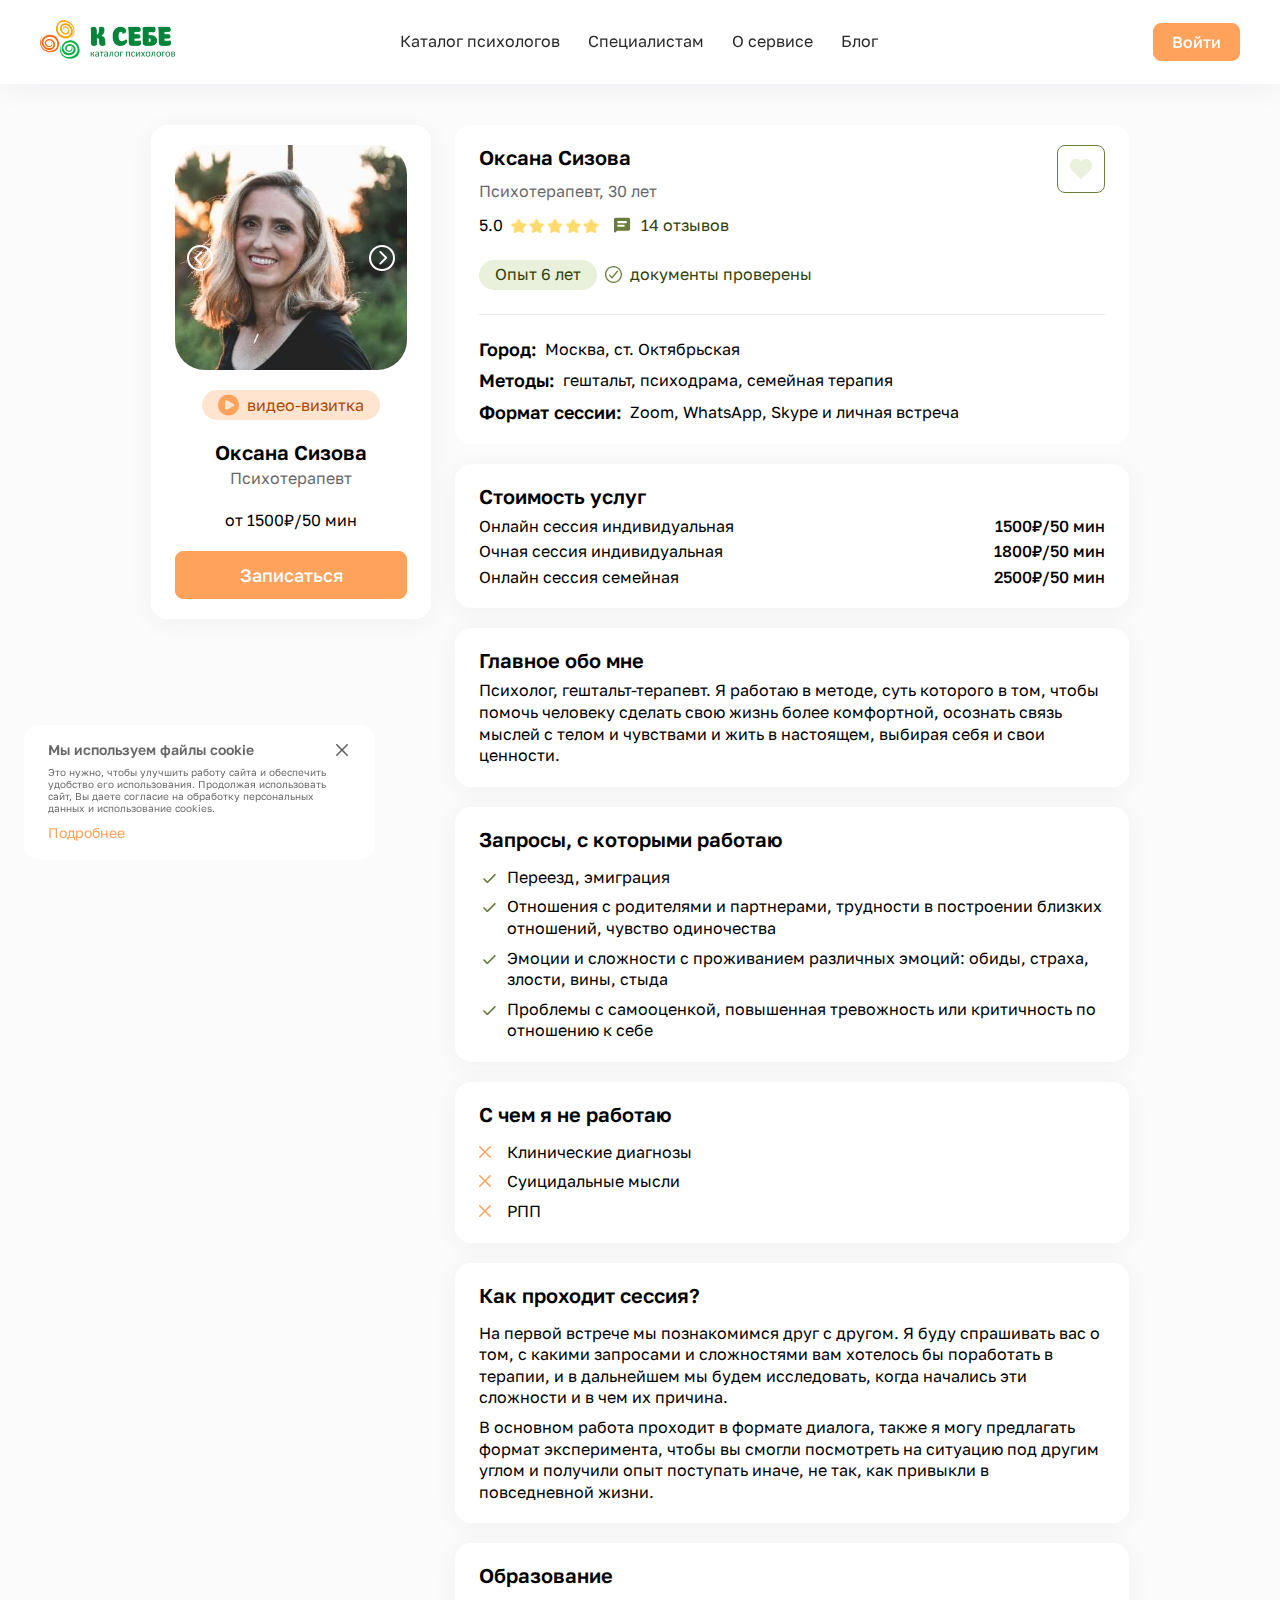
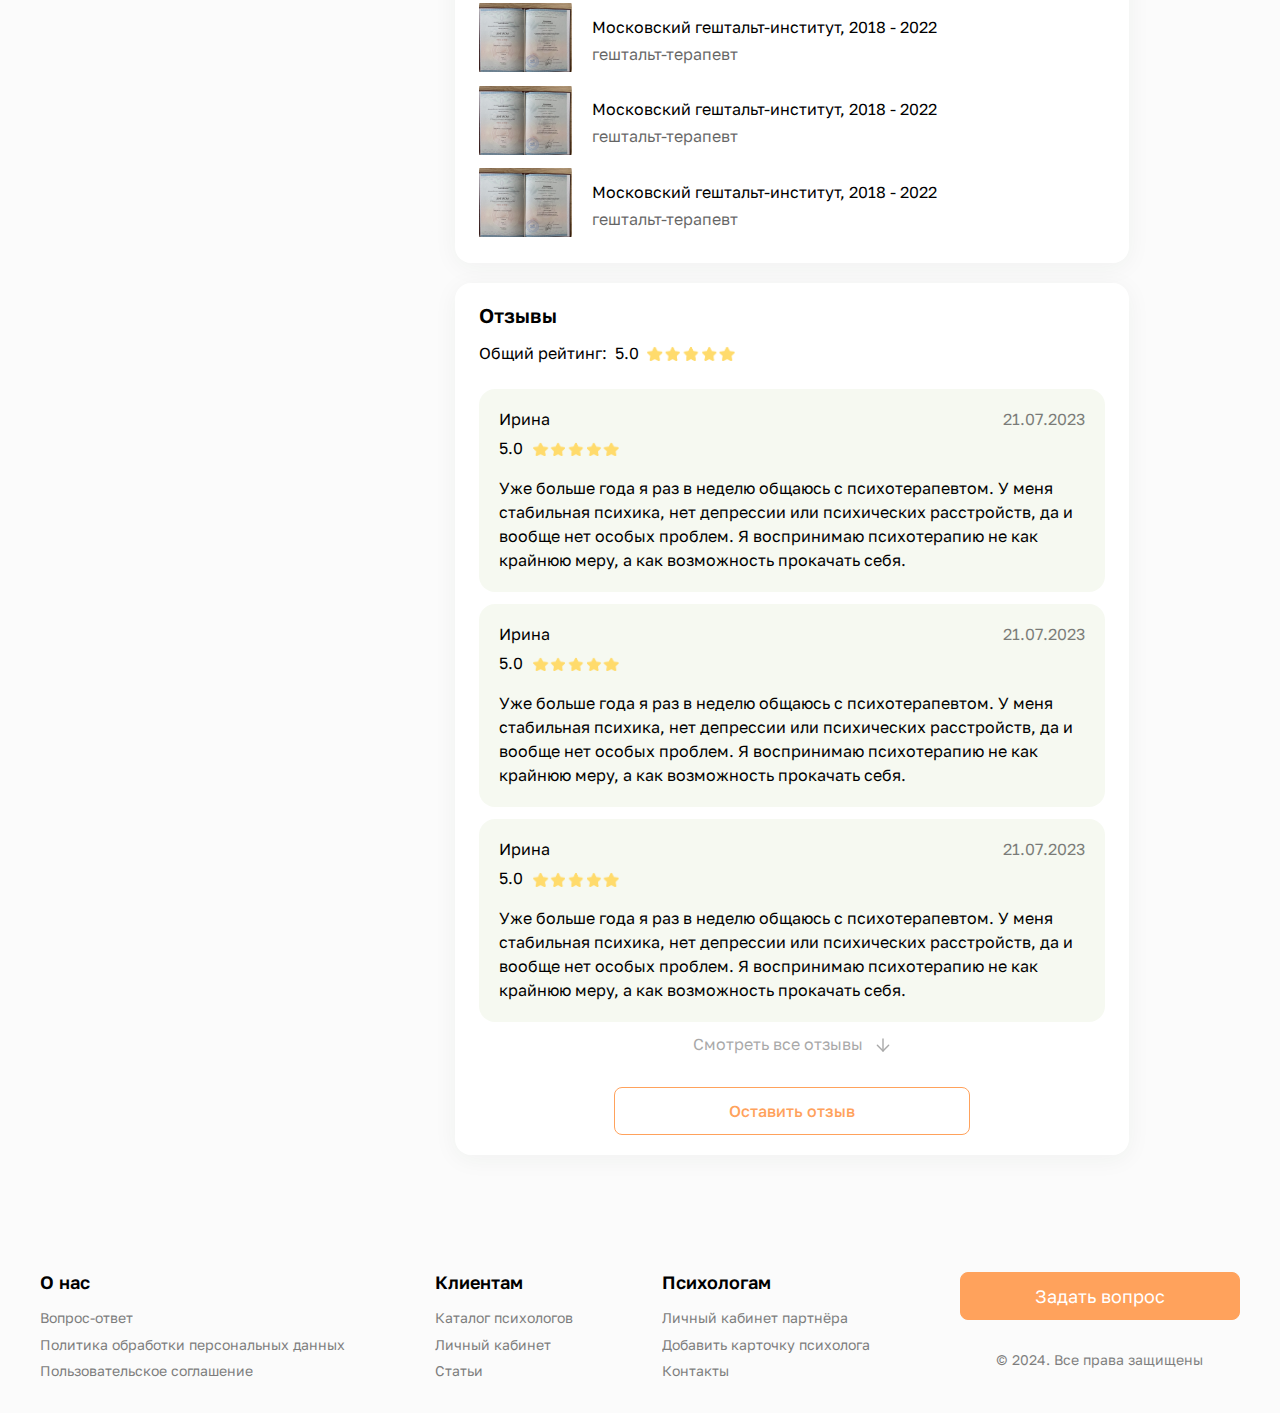
==== catalog-cart.html @ ed898c9f "add" ====
<!DOCTYPE html>
<html lang="ru">

<head>

	<meta charset="utf-8">

	<title>Title</title>
	<meta name="description" content="">

	<meta http-equiv="X-UA-Compatible" content="IE=edge">
	<meta name="viewport" content="width=device-width, initial-scale=1, maximum-scale=1">

	<meta property="og:image" content="path/to/image.jpg">
	<link rel="shortcut icon" href="img/favicon/favicon.ico" type="image/x-icon">
	<link rel="apple-touch-icon" href="img/favicon/apple-touch-icon.png">
	<link rel="apple-touch-icon" sizes="72x72" href="img/favicon/apple-touch-icon-72x72.png">
	<link rel="apple-touch-icon" sizes="114x114" href="img/favicon/apple-touch-icon-114x114.png">

	<!-- Chrome, Firefox OS and Opera -->
	<meta name="theme-color" content="#FFFFFF">
	<!-- Windows Phone -->
	<meta name="msapplication-navbutton-color" content="#FFFFFF">
	<!-- iOS Safari -->
	<meta name="apple-mobile-web-app-status-bar-style" content="#FFFFFF">

	<link rel="stylesheet" href="css/main.min.css">

</head>

<body class="page--catalog">

	<div class="main--wrapper">

		<header class="header">
			<div class="container">
				<div class="row">
					<div class="header--wrapper">
						<a href="/" class="header--logo" title="На главную">
							<img src="img/logo.png" alt="К себе - каталог психологов">
						</a>
						<div class="header--block">
							<nav class="header--menu">
								<ul class="menu">
									<li><a href="catalog.html">Каталог психологов</a></li>
									<li><a href="#">Специалистам</a></li>
									<li><a href="#">О сервисе</a></li>
									<li><a href="#">Блог</a></li>
								</ul>
							</nav>
							<div class="header--logIn">
								<button class="button">Войти</button>
							</div>
						</div>
						<div class="header--burger">
							<span></span>
							<span></span>
							<span></span>
						</div>
					</div>
				</div>
			</div>
		</header>

		<main class="main catalog--cart">
			<section class="catalog--cart__block">
				<div class="container">
					<div class="row">
						<div class="catalog--cart__wrapper">
							<div class="catalog--cart__left">
								<div class="catalog--psychologists__item--slider splide splide--avatar">
									<div class="splide__arrows splide__arrows--ltr">
										<button class="splide__arrow splide__arrow--prev" disabled="" aria-label="Previous slide" aria-controls="splide02-track">
											<svg width="9" height="15" viewBox="0 0 9 15" fill="none" xmlns="http://www.w3.org/2000/svg">
												<path fill-rule="evenodd" clip-rule="evenodd" d="M7.89548 14.3281C7.51246 14.7111 6.89148 14.7111 6.50846 14.3281L0.623847 8.44351C0.240832 8.0605 0.240832 7.43951 0.623847 7.05649L6.50846 1.17188C6.89148 0.788864 7.51247 0.788864 7.89548 1.17188C8.27849 1.55489 8.27849 2.17588 7.89548 2.5589L2.70437 7.75L7.89548 12.9411C8.27849 13.3241 8.27849 13.9451 7.89548 14.3281Z" fill="white"/>
											</svg>
										</button>
										<button class="splide__arrow splide__arrow--next" aria-label="Next slide" aria-controls="splide02-track">
											<svg width="9" height="15" viewBox="0 0 9 15" fill="none" xmlns="http://www.w3.org/2000/svg">
												<path fill-rule="evenodd" clip-rule="evenodd" d="M0.604521 1.17187C0.987536 0.788859 1.60852 0.788859 1.99154 1.17187L7.87615 7.05649C8.25917 7.4395 8.25917 8.06049 7.87615 8.44351L1.99154 14.3281C1.60852 14.7111 0.987536 14.7111 0.604521 14.3281C0.221507 13.9451 0.221507 13.3241 0.604521 12.9411L5.79563 7.75L0.604521 2.55889C0.221507 2.17588 0.221507 1.55489 0.604521 1.17187Z" fill="white"/>
											</svg>
										</button>
									</div>
									<div class="splide__track">
										<div class="splide__list">
											<div class="catalog--psychologists__item--slide splide__slide">
												<img src="img/psychologist.png" alt="Оксана Сизова">
											</div>
											<div class="catalog--psychologists__item--slide splide__slide">
												<img src="img/psychologist.png" alt="Оксана Сизова">
											</div>
										</div>
									</div>
								</div>
								<button class="catalog--psychologists__item--video">
									<svg width="21" height="22" viewBox="0 0 21 22" fill="none" xmlns="http://www.w3.org/2000/svg">
										<path fill-rule="evenodd" clip-rule="evenodd" d="M10.5 21.5C11.8789 21.5 13.2443 21.2284 14.5182 20.7007C15.7921 20.1731 16.9496 19.3996 17.9246 18.4246C18.8996 17.4496 19.6731 16.2921 20.2007 15.0182C20.7284 13.7443 21 12.3789 21 11C21 9.62112 20.7284 8.25574 20.2007 6.98182C19.6731 5.70791 18.8996 4.55039 17.9246 3.57538C16.9496 2.60036 15.7921 1.82694 14.5182 1.29926C13.2443 0.77159 11.8789 0.5 10.5 0.5C7.71523 0.5 5.04451 1.60625 3.07538 3.57538C1.10625 5.54451 0 8.21523 0 11C0 13.7848 1.10625 16.4555 3.07538 18.4246C5.04451 20.3938 7.71523 21.5 10.5 21.5ZM9.08017 6.32167L15.6648 9.98033C15.8466 10.0814 15.9981 10.2292 16.1035 10.4085C16.209 10.5878 16.2646 10.792 16.2646 11C16.2646 11.208 16.209 11.4122 16.1035 11.5915C15.9981 11.7708 15.8466 11.9186 15.6648 12.0197L9.08017 15.6783C8.86696 15.7968 8.62648 15.8576 8.38257 15.8546C8.13866 15.8515 7.89977 15.7848 7.68958 15.661C7.47939 15.5372 7.30518 15.3607 7.18423 15.1489C7.06328 14.937 6.99977 14.6973 7 14.4533V7.54667C6.99977 7.30273 7.06328 7.06298 7.18423 6.85114C7.30518 6.63931 7.47939 6.46276 7.68958 6.33898C7.89977 6.2152 8.13866 6.14848 8.38257 6.14545C8.62648 6.14241 8.86696 6.20316 9.08017 6.32167Z" fill="#FFA25C"/>
									</svg>
									<span>видео-визитка</span>
								</button>
								<div class="catalog--psychologists__item--popupVideos modal">
									<div class="modal--wrapper">
										<div class="modal--close">
											<svg width="24" height="24" viewBox="0 0 24 24" fill="none" xmlns="http://www.w3.org/2000/svg">
												<path fill-rule="evenodd" clip-rule="evenodd" d="M0.43934 0.43934C1.02513 -0.146447 1.97487 -0.146447 2.56066 0.43934L23.5607 21.4393C24.1464 22.0251 24.1464 22.9749 23.5607 23.5607C22.9749 24.1464 22.0251 24.1464 21.4393 23.5607L0.43934 2.56066C-0.146447 1.97487 -0.146447 1.02513 0.43934 0.43934Z" fill="white"/>
												<path fill-rule="evenodd" clip-rule="evenodd" d="M23.5607 0.43934C24.1464 1.02513 24.1464 1.97487 23.5607 2.56066L2.56066 23.5607C1.97487 24.1464 1.02513 24.1464 0.43934 23.5607C-0.146447 22.9749 -0.146447 22.0251 0.43934 21.4393L21.4393 0.43934C22.0251 -0.146447 22.9749 -0.146447 23.5607 0.43934Z" fill="white"/>
											</svg>
										</div>
										<div class="splide splide--video">
											<div class="splide__arrows">
												<button class="splide__arrow splide__arrow--prev">
													<svg width="26" height="17" viewBox="0 0 26 17" fill="none" xmlns="http://www.w3.org/2000/svg">
														<path d="M1.5 8.5H25M25 8.5L17.5 1M25 8.5L17.5 16" stroke="#697E3C" stroke-width="2" stroke-linecap="round" stroke-linejoin="round"/>
													</svg>
												</button>
												<button class="splide__arrow splide__arrow--next">
													<svg width="26" height="17" viewBox="0 0 26 17" fill="none" xmlns="http://www.w3.org/2000/svg">
														<path d="M1.5 8.5H25M25 8.5L17.5 1M25 8.5L17.5 16" stroke="#697E3C" stroke-width="2" stroke-linecap="round" stroke-linejoin="round"/>
													</svg>
												</button>
											</div>
											<div class="splide__track">
												<div class="splide__list">
													<div class="catalog--psychologists__item--popupVideo splide__slide">
														<iframe width="560" height="315" src="https://www.youtube-nocookie.com/embed/czcrlqjVkfw?si=XqAAdgJRbdm5M7Jc&amp;controls=0" title="YouTube video player" frameborder="0" allow="accelerometer; autoplay; clipboard-write; encrypted-media; gyroscope; picture-in-picture; web-share" allowfullscreen></iframe>
													</div>
													<div class="catalog--psychologists__item--popupVideo splide__slide">
														<iframe width="560" height="315" src="https://www.youtube-nocookie.com/embed/czcrlqjVkfw?si=XqAAdgJRbdm5M7Jc&amp;controls=0" title="YouTube video player" frameborder="0" allow="accelerometer; autoplay; clipboard-write; encrypted-media; gyroscope; picture-in-picture; web-share" allowfullscreen></iframe>
													</div>
												</div>
											</div>
										</div>
									</div>
								</div>
								<div class="catalog--psychologists__item--header__top--left">
									<div class="h4">Оксана Сизова</div>
									<span>Психотерапевт</span>
								</div>
								<div class="catalog--cart__left--price">от 1500₽/50 мин</div>
								<button class="button button--application">Записаться</button>
							</div>
							<div class="catalog--cart__right">
								<div class="catalog--cart__right--block">
									<div class="catalog--psychologists__item--header__top">
										<div class="catalog--psychologists__item--header__top--left">
											<div class="h4">Оксана Сизова</div>
											<span>Психотерапевт, 30 лет</span>
										</div>
										<button class="catalog--psychologists__item--like">
											<svg width="22" height="20" viewBox="0 0 22 20" fill="none" xmlns="http://www.w3.org/2000/svg">
												<path fill-rule="evenodd" clip-rule="evenodd" d="M8.63548 0.489402C7.87777 0.166301 7.06563 0 6.24545 0C5.42527 0 4.61312 0.166301 3.85541 0.489402C3.09784 0.812444 2.40952 1.2859 1.82977 1.88273C1.24983 2.47937 0.789455 3.18806 0.475555 3.96769C0.161596 4.74746 0 5.58326 0 6.42732C0 7.27139 0.161596 8.10719 0.475555 8.88696C0.789484 9.66667 1.2496 10.3751 1.82961 10.9718L10.321 19.7105C10.6962 20.0965 11.3044 20.0965 11.6795 19.7105L20.1709 10.9718C21.3421 9.7665 22 8.13182 22 6.42732C22 4.72283 21.3421 3.08815 20.1709 1.88289C18.9997 0.677636 17.4113 0.000528645 15.7551 0.000528645C14.0988 0.000528645 12.5104 0.677636 11.3392 1.88289L11.0003 2.23174L10.6614 1.88306C10.0817 1.28615 9.39312 0.812474 8.63548 0.489402Z" fill="#E9F0DB"></path>
											</svg>
										</button>
									</div>
									<div class="catalog--psychologists__item--header__rating">
										<div class="main--reviews__slide--rate">
											<span>5.0</span>
											<img src="img/rate.png">
										</div>
										<a href="#" class="catalog--psychologists__item--header__reviews">
											<svg width="17" height="16" viewBox="0 0 17 16" fill="none" xmlns="http://www.w3.org/2000/svg">
												<path d="M14.529 0.765488H1.59659C0.718465 0.765488 0 1.48395 0 2.36208V14.5361C0 15.4142 1.03778 15.8133 1.6365 15.2146L3.19318 13.6579H14.489C15.3672 13.6579 16.0856 12.9395 16.0856 12.0614V2.36208C16.1255 1.48395 15.4071 0.765488 14.529 0.765488ZM11.7748 6.27372H4.3507C3.71207 6.27372 3.23309 5.75483 3.23309 5.15611C3.23309 4.51747 3.75198 4.03849 4.3507 4.03849H11.7748C12.4135 4.03849 12.8925 4.55739 12.8925 5.15611C12.8925 5.75483 12.4135 6.27372 11.7748 6.27372ZM9.65936 9.86604H4.3507C3.71207 9.86604 3.23309 9.34715 3.23309 8.74843C3.23309 8.1098 3.75198 7.63082 4.3507 7.63082H9.65936C10.298 7.63082 10.777 8.14971 10.777 8.74843C10.8169 9.34715 10.298 9.86604 9.65936 9.86604Z" fill="#697E3C"></path>
											</svg>
											<span>14 отзывов</span>
										</a>
									</div>
									<div class="catalog--psychologists__item--header__tags">
										<div class="catalog--psychologists__item--header__tag">
											<span>Опыт 6 лет</span>
										</div>
										<div class="catalog--psychologists__item--header__tag no--bg">
											<svg width="17" height="17" viewBox="0 0 17 17" fill="none" xmlns="http://www.w3.org/2000/svg">
												<path fill-rule="evenodd" clip-rule="evenodd" d="M0 8.5C0 3.80716 3.80716 0 8.5 0C13.1928 0 17 3.80716 17 8.5C17 13.1928 13.1928 17 8.5 17C3.80716 17 0 13.1928 0 8.5ZM8.5 1.30769C4.52938 1.30769 1.30769 4.52938 1.30769 8.5C1.30769 12.4706 4.52938 15.6923 8.5 15.6923C12.4706 15.6923 15.6923 12.4706 15.6923 8.5C15.6923 4.52938 12.4706 1.30769 8.5 1.30769Z" fill="#697E3C"></path>
												<path fill-rule="evenodd" clip-rule="evenodd" d="M12.8434 4.73011C13.1199 4.96237 13.1558 5.37481 12.9235 5.65131L7.4312 12.1898C7.30948 12.3347 7.13094 12.4197 6.94172 12.423C6.75249 12.4262 6.57115 12.3473 6.44455 12.2066L4.0907 9.59124C3.84913 9.32283 3.87089 8.90941 4.1393 8.66784C4.40771 8.42627 4.82113 8.44803 5.0627 8.71644L6.91353 10.7729L11.9222 4.81022C12.1545 4.53371 12.5669 4.49785 12.8434 4.73011Z" fill="#697E3C"></path>
											</svg>
											<span>документы проверены</span>
										</div>
									</div>
									<div class="catalog--psychologists__item--header__text">
										<div class="catalog--psychologists__item--header__block">
											<strong>Город:</strong>
											<span>Москва, ст. Октябрьская</span>
										</div>
										<div class="catalog--psychologists__item--header__block">
											<strong>Методы:</strong>
											<span>гештальт, психодрама, семейная терапия</span>
										</div>
										<div class="catalog--psychologists__item--header__block">
											<strong>Формат сессии:</strong>
											<span>Zoom, WhatsApp, Skype и личная встреча</span>
										</div>
									</div>
								</div>
								<div class="catalog--cart__right--block">
									<div class="h4">Стоимость услуг</div>
									<ul class="catalog--cart__right--price">
										<li>
											<span>Онлайн сессия индивидуальная </span>
											<strong>1500₽/50 мин</strong>
										</li>
										<li>
											<span>Очная сессия индивидуальная </span>
											<strong>1800₽/50 мин</strong>
										</li>
										<li>
											<span>Онлайн сессия семейная</span>
											<strong>2500₽/50 мин</strong>
										</li>
									</ul>
								</div>
								<div class="catalog--cart__right--block">
									<div class="h4">Главное обо мне</div>
									<p>
										Психолог, гештальт-терапевт. Я работаю в методе, суть которого в том, чтобы помочь человеку сделать свою жизнь более
										комфортной, осознать связь мыслей с телом и чувствами и жить в настоящем, выбирая себя и свои ценности.
									</p>
								</div>
								<div class="catalog--cart__right--block requests">
									<div class="h4">Запросы, с которыми работаю</div>
									<ul class="catalog--cart__right--requests">
										<li>
											<div class="catalog--cart__right--requests__icon">
												<svg width="20" height="20" viewBox="0 0 20 20" fill="none" xmlns="http://www.w3.org/2000/svg">
													<path
														d="M16.4232 5.24333C16.5009 5.32074 16.5624 5.4127 16.6044 5.51394C16.6464 5.61519 16.6681 5.72372 16.6681 5.83333C16.6681 5.94295 16.6464 6.05148 16.6044 6.15272C16.5624 6.25396 16.5009 6.34592 16.4232 6.42333L8.92325 13.9233C8.84584 14.0009 8.75388 14.0625 8.65264 14.1045C8.55139 14.1465 8.44286 14.1682 8.33325 14.1682C8.22363 14.1682 8.1151 14.1465 8.01386 14.1045C7.91262 14.0625 7.82066 14.0009 7.74325 13.9233L4.40991 10.59C4.25344 10.4335 4.16553 10.2213 4.16553 10C4.16553 9.77871 4.25344 9.56648 4.40991 9.41C4.56639 9.25352 4.77862 9.16561 4.99991 9.16561C5.22121 9.16561 5.43344 9.25352 5.58991 9.41L8.33325 12.155L15.2432 5.24333C15.3207 5.16573 15.4126 5.10416 15.5139 5.06215C15.6151 5.02014 15.7236 4.99851 15.8332 4.99851C15.9429 4.99851 16.0514 5.02014 16.1526 5.06215C16.2539 5.10416 16.3458 5.16573 16.4232 5.24333Z"
														fill="#697E3C" />
												</svg>
											</div>
											<span>Переезд, эмиграция</span>
										</li>
										<li>
											<div class="catalog--cart__right--requests__icon">
												<svg width="20" height="20" viewBox="0 0 20 20" fill="none" xmlns="http://www.w3.org/2000/svg">
													<path
														d="M16.4232 5.24333C16.5009 5.32074 16.5624 5.4127 16.6044 5.51394C16.6464 5.61519 16.6681 5.72372 16.6681 5.83333C16.6681 5.94295 16.6464 6.05148 16.6044 6.15272C16.5624 6.25396 16.5009 6.34592 16.4232 6.42333L8.92325 13.9233C8.84584 14.0009 8.75388 14.0625 8.65264 14.1045C8.55139 14.1465 8.44286 14.1682 8.33325 14.1682C8.22363 14.1682 8.1151 14.1465 8.01386 14.1045C7.91262 14.0625 7.82066 14.0009 7.74325 13.9233L4.40991 10.59C4.25344 10.4335 4.16553 10.2213 4.16553 10C4.16553 9.77871 4.25344 9.56648 4.40991 9.41C4.56639 9.25352 4.77862 9.16561 4.99991 9.16561C5.22121 9.16561 5.43344 9.25352 5.58991 9.41L8.33325 12.155L15.2432 5.24333C15.3207 5.16573 15.4126 5.10416 15.5139 5.06215C15.6151 5.02014 15.7236 4.99851 15.8332 4.99851C15.9429 4.99851 16.0514 5.02014 16.1526 5.06215C16.2539 5.10416 16.3458 5.16573 16.4232 5.24333Z"
														fill="#697E3C" />
												</svg>
											</div>
											<span>Отношения с родителями и партнерами, трудности в построении близких отношений, чувство одиночества</span>
										</li>
										<li>
											<div class="catalog--cart__right--requests__icon">
												<svg width="20" height="20" viewBox="0 0 20 20" fill="none" xmlns="http://www.w3.org/2000/svg">
													<path
														d="M16.4232 5.24333C16.5009 5.32074 16.5624 5.4127 16.6044 5.51394C16.6464 5.61519 16.6681 5.72372 16.6681 5.83333C16.6681 5.94295 16.6464 6.05148 16.6044 6.15272C16.5624 6.25396 16.5009 6.34592 16.4232 6.42333L8.92325 13.9233C8.84584 14.0009 8.75388 14.0625 8.65264 14.1045C8.55139 14.1465 8.44286 14.1682 8.33325 14.1682C8.22363 14.1682 8.1151 14.1465 8.01386 14.1045C7.91262 14.0625 7.82066 14.0009 7.74325 13.9233L4.40991 10.59C4.25344 10.4335 4.16553 10.2213 4.16553 10C4.16553 9.77871 4.25344 9.56648 4.40991 9.41C4.56639 9.25352 4.77862 9.16561 4.99991 9.16561C5.22121 9.16561 5.43344 9.25352 5.58991 9.41L8.33325 12.155L15.2432 5.24333C15.3207 5.16573 15.4126 5.10416 15.5139 5.06215C15.6151 5.02014 15.7236 4.99851 15.8332 4.99851C15.9429 4.99851 16.0514 5.02014 16.1526 5.06215C16.2539 5.10416 16.3458 5.16573 16.4232 5.24333Z"
														fill="#697E3C" />
												</svg>
											</div>
											<span>Эмоции и сложности с проживанием различных эмоций: обиды, страха, злости, вины, стыда</span>
										</li>
										<li>
											<div class="catalog--cart__right--requests__icon">
												<svg width="20" height="20" viewBox="0 0 20 20" fill="none" xmlns="http://www.w3.org/2000/svg">
													<path
														d="M16.4232 5.24333C16.5009 5.32074 16.5624 5.4127 16.6044 5.51394C16.6464 5.61519 16.6681 5.72372 16.6681 5.83333C16.6681 5.94295 16.6464 6.05148 16.6044 6.15272C16.5624 6.25396 16.5009 6.34592 16.4232 6.42333L8.92325 13.9233C8.84584 14.0009 8.75388 14.0625 8.65264 14.1045C8.55139 14.1465 8.44286 14.1682 8.33325 14.1682C8.22363 14.1682 8.1151 14.1465 8.01386 14.1045C7.91262 14.0625 7.82066 14.0009 7.74325 13.9233L4.40991 10.59C4.25344 10.4335 4.16553 10.2213 4.16553 10C4.16553 9.77871 4.25344 9.56648 4.40991 9.41C4.56639 9.25352 4.77862 9.16561 4.99991 9.16561C5.22121 9.16561 5.43344 9.25352 5.58991 9.41L8.33325 12.155L15.2432 5.24333C15.3207 5.16573 15.4126 5.10416 15.5139 5.06215C15.6151 5.02014 15.7236 4.99851 15.8332 4.99851C15.9429 4.99851 16.0514 5.02014 16.1526 5.06215C16.2539 5.10416 16.3458 5.16573 16.4232 5.24333Z"
														fill="#697E3C" />
												</svg>
											</div>
											<span>Проблемы с самооценкой, повышенная тревожность или критичность по отношению к себе</span>
										</li>
									</ul>
								</div>
								<div class="catalog--cart__right--block requests">
									<div class="h4">С чем я не работаю</div>
									<ul class="catalog--cart__right--requests">
										<li>
											<div class="catalog--cart__right--requests__icon">
												<svg width="12" height="12" viewBox="0 0 12 12" fill="none" xmlns="http://www.w3.org/2000/svg">
													<path fill-rule="evenodd" clip-rule="evenodd" d="M0.21967 0.21967C0.512563 -0.0732233 0.987437 -0.0732233 1.28033 0.21967L11.7803 10.7197C12.0732 11.0126 12.0732 11.4874 11.7803 11.7803C11.4874 12.0732 11.0126 12.0732 10.7197 11.7803L0.21967 1.28033C-0.0732233 0.987437 -0.0732233 0.512563 0.21967 0.21967Z" fill="#FFA25C"/>
													<path fill-rule="evenodd" clip-rule="evenodd" d="M11.7803 0.21967C12.0732 0.512563 12.0732 0.987437 11.7803 1.28033L1.28033 11.7803C0.987437 12.0732 0.512563 12.0732 0.21967 11.7803C-0.0732233 11.4874 -0.0732233 11.0126 0.21967 10.7197L10.7197 0.21967C11.0126 -0.0732233 11.4874 -0.0732233 11.7803 0.21967Z" fill="#FFA25C"/>
												</svg>
											</div>
											<span>Клинические диагнозы</span>
										</li>
										<li>
											<div class="catalog--cart__right--requests__icon">
												<svg width="12" height="12" viewBox="0 0 12 12" fill="none" xmlns="http://www.w3.org/2000/svg">
													<path fill-rule="evenodd" clip-rule="evenodd" d="M0.21967 0.21967C0.512563 -0.0732233 0.987437 -0.0732233 1.28033 0.21967L11.7803 10.7197C12.0732 11.0126 12.0732 11.4874 11.7803 11.7803C11.4874 12.0732 11.0126 12.0732 10.7197 11.7803L0.21967 1.28033C-0.0732233 0.987437 -0.0732233 0.512563 0.21967 0.21967Z" fill="#FFA25C"/>
													<path fill-rule="evenodd" clip-rule="evenodd" d="M11.7803 0.21967C12.0732 0.512563 12.0732 0.987437 11.7803 1.28033L1.28033 11.7803C0.987437 12.0732 0.512563 12.0732 0.21967 11.7803C-0.0732233 11.4874 -0.0732233 11.0126 0.21967 10.7197L10.7197 0.21967C11.0126 -0.0732233 11.4874 -0.0732233 11.7803 0.21967Z" fill="#FFA25C"/>
												</svg>
											</div>
											<span>Суицидальные мысли</span>
										</li>
										<li>
											<div class="catalog--cart__right--requests__icon">
												<svg width="12" height="12" viewBox="0 0 12 12" fill="none" xmlns="http://www.w3.org/2000/svg">
													<path fill-rule="evenodd" clip-rule="evenodd" d="M0.21967 0.21967C0.512563 -0.0732233 0.987437 -0.0732233 1.28033 0.21967L11.7803 10.7197C12.0732 11.0126 12.0732 11.4874 11.7803 11.7803C11.4874 12.0732 11.0126 12.0732 10.7197 11.7803L0.21967 1.28033C-0.0732233 0.987437 -0.0732233 0.512563 0.21967 0.21967Z" fill="#FFA25C"/>
													<path fill-rule="evenodd" clip-rule="evenodd" d="M11.7803 0.21967C12.0732 0.512563 12.0732 0.987437 11.7803 1.28033L1.28033 11.7803C0.987437 12.0732 0.512563 12.0732 0.21967 11.7803C-0.0732233 11.4874 -0.0732233 11.0126 0.21967 10.7197L10.7197 0.21967C11.0126 -0.0732233 11.4874 -0.0732233 11.7803 0.21967Z" fill="#FFA25C"/>
												</svg>
											</div>
											<span>РПП</span>
										</li>
									</ul>
								</div>
								<div class="catalog--cart__right--block requests">
									<div class="h4">Как проходит сессия?</div>
									<div class="catalog--cart__right--block__text">
										<p>
											На первой встрече мы познакомимся друг с другом. Я буду спрашивать вас о том, с какими запросами и сложностями вам
											хотелось бы поработать в терапии, и в дальнейшем мы будем исследовать, когда начались эти сложности и в чем их
											причина.
										</p>
										<p>
											В основном работа проходит в формате диалога, также я могу предлагать формат эксперимента, чтобы вы смогли
											посмотреть на ситуацию под другим углом и получили опыт поступать иначе, не так, как привыкли в повседневной жизни.
										</p>
									</div>
								</div>
								<div class="catalog--cart__right--block requests">
									<div class="h4">Образование</div>
									<div class="catalog--cart__right--block__educations">
										<div class="catalog--cart__right--block__education">
											<div class="catalog--cart__right--block__education--image">
												<img src="img/education.png" alt="#" data-fancybox>
											</div>
											<div class="catalog--cart__right--block__education--text">
												<span>Московский гештальт-институт, 2018 - 2022</span>
												<span>гештальт-терапевт</span>
											</div>
										</div>
										<div class="catalog--cart__right--block__education">
											<div class="catalog--cart__right--block__education--image">
												<img src="img/education.png" alt="#" data-fancybox>
											</div>
											<div class="catalog--cart__right--block__education--text">
												<span>Московский гештальт-институт, 2018 - 2022</span>
												<span>гештальт-терапевт</span>
											</div>
										</div>
										<div class="catalog--cart__right--block__education">
											<div class="catalog--cart__right--block__education--image">
												<img src="img/education.png" alt="#" data-fancybox>
											</div>
											<div class="catalog--cart__right--block__education--text">
												<span>Московский гештальт-институт, 2018 - 2022</span>
												<span>гештальт-терапевт</span>
											</div>
										</div>
									</div>
								</div>
								<div class="catalog--cart__right--block requests">
									<div class="h4">Отзывы</div>
									<div class="catalog--psychologists__item--header__rating">
										<span>Общий рейтинг:</span>
										<div class="main--reviews__slide--rate">
											<span>5.0</span>
											<img src="img/rate.png">
										</div>
									</div>
									<div class="catalog--cart__right--block__reviews">
										<div class="catalog--cart__right--block__review">
											<div class="catalog--cart__right--block__review--title">
												<div class="catalog--cart__right--block__review--title__left">
													<span>Ирина</span>
													<div class="catalog--cart__right--block__review--rate">
														<span>5.0</span>
														<img src="img/rate.png">
													</div>
												</div>
												<div class="catalog--cart__right--block__review--title__right">
													<div class="catalog--cart__right--block__review--date">21.07.2023</div>
												</div>
											</div>
											<div class="catalog--cart__right--block__review--text">
												Уже больше года я раз в неделю общаюсь с психотерапевтом. У меня стабильная психика, нет депрессии или психических
												расстройств, да и вообще нет особых проблем. Я воспринимаю психотерапию не как крайнюю меру, а как возможность прокачать
												себя.
											</div>
										</div>
										<div class="catalog--cart__right--block__review">
											<div class="catalog--cart__right--block__review--title">
												<div class="catalog--cart__right--block__review--title__left">
													<span>Ирина</span>
													<div class="catalog--cart__right--block__review--rate">
														<span>5.0</span>
														<img src="img/rate.png">
													</div>
												</div>
												<div class="catalog--cart__right--block__review--title__right">
													<div class="catalog--cart__right--block__review--date">21.07.2023</div>
												</div>
											</div>
											<div class="catalog--cart__right--block__review--text">
												Уже больше года я раз в неделю общаюсь с психотерапевтом. У меня стабильная психика, нет депрессии или психических
												расстройств, да и вообще нет особых проблем. Я воспринимаю психотерапию не как крайнюю меру, а как возможность прокачать
												себя.
											</div>
										</div>
										<div class="catalog--cart__right--block__review">
											<div class="catalog--cart__right--block__review--title">
												<div class="catalog--cart__right--block__review--title__left">
													<span>Ирина</span>
													<div class="catalog--cart__right--block__review--rate">
														<span>5.0</span>
														<img src="img/rate.png">
													</div>
												</div>
												<div class="catalog--cart__right--block__review--title__right">
													<div class="catalog--cart__right--block__review--date">21.07.2023</div>
												</div>
											</div>
											<div class="catalog--cart__right--block__review--text">
												Уже больше года я раз в неделю общаюсь с психотерапевтом. У меня стабильная психика, нет депрессии или психических
												расстройств, да и вообще нет особых проблем. Я воспринимаю психотерапию не как крайнюю меру, а как возможность прокачать
												себя.
											</div>
										</div>
									</div>
									<a href="#" class="catalog--cart__right--block__reviews--all">
										<span>Смотреть все отзывы</span>
										<svg width="16" height="16" viewBox="0 0 16 16" fill="none" xmlns="http://www.w3.org/2000/svg">
											<path d="M13.6406 8.35938L8.00005 14L2.35947 8.35938" stroke="#2A2A2A" stroke-width="1.4" stroke-linecap="round" stroke-linejoin="round"/>
											<path d="M8 13.9999L8 2" stroke="#2A2A2A" stroke-width="1.4" stroke-linecap="round" stroke-linejoin="round"/>
										</svg>
									</a>
									<button class="button button--white feedback">Оставить отзыв</button>
								</div>
							</div>
						</div>
					</div>
				</div>
			</section>
		</main>

		<footer class="footer">
			<div class="container">
				<div class="row">
					<div class="footer--wrapper">
						<div class="footer--block">
							<div class="h4">О нас</div>
							<ul>
								<li><a href="#">Вопрос-ответ</a></li>
								<li><a href="#">Политика обработки персональных данных</a></li>
								<li><a href="#">Пользовательское соглашение</a></li>
							</ul>
						</div>
						<div class="footer--block">
							<div class="h4">Клиентам</div>
							<ul>
								<li><a href="catalog.html">Каталог психологов</a></li>
								<li><a href="#">Личный кабинет</a></li>
								<li><a href="#">Статьи</a></li>
							</ul>
						</div>
						<div class="footer--block">
							<div class="h4">Психологам</div>
							<ul>
								<li><a href="#">Личный кабинет партнёра</a></li>
								<li><a href="#">Добавить карточку психолога</a></li>
								<li><a href="#">Контакты</a></li>
							</ul>
						</div>
						<div class="footer--block">
							<a href="#" class="button">Задать вопрос</a>
							<div class="footer--block__copyright">© 2024. Все права защищены</div>
						</div>
					</div>
				</div>
			</div>
		</footer>

	</div>

	<div class="modal modal--application modal--general">
		<div class="modal--wrapper">
			<div class="modal--close">
				<svg width="16" height="16" viewBox="0 0 16 16" fill="none" xmlns="http://www.w3.org/2000/svg">
					<path fill-rule="evenodd" clip-rule="evenodd" d="M0.292893 0.292893C0.683417 -0.0976311 1.31658 -0.0976311 1.70711 0.292893L15.7071 14.2929C16.0976 14.6834 16.0976 15.3166 15.7071 15.7071C15.3166 16.0976 14.6834 16.0976 14.2929 15.7071L0.292893 1.70711C-0.0976311 1.31658 -0.0976311 0.683417 0.292893 0.292893Z" fill="#404040"/>
					<path fill-rule="evenodd" clip-rule="evenodd" d="M15.7071 0.292893C16.0976 0.683417 16.0976 1.31658 15.7071 1.70711L1.70711 15.7071C1.31658 16.0976 0.683417 16.0976 0.292893 15.7071C-0.0976311 15.3166 -0.0976311 14.6834 0.292893 14.2929L14.2929 0.292893C14.6834 -0.0976311 15.3166 -0.0976311 15.7071 0.292893Z" fill="#404040"/>
				</svg>
			</div>
			<div class="h3">Заполните заявку</div>
			<form action="#" class="modal--form">
				<div class="modal--form__block">
					<label for="fio">ФИО</label>
					<input type="text" id="fio" name="fio" placeholder="Иванов Иван Иванович">
				</div>
				<div class="modal--form__block">
					<label for="email">Email</label>
					<input type="email" id="email" name="email" placeholder="ivanov@mail.ru">
				</div>
				<div class="modal--form__block">
					<label for="tel">Телефон</label>
					<input class="wpcf7-tel" type="tel" id="tel" name="tel" placeholder="+7-(900)-888-88-88">
				</div>
				<div class="modal--form__block">
					<label for="nick">Ник в Telegram</label>
					<input type="text" id="nick" name="nick" placeholder="@ivanov_ivan">
				</div>
				<button class="button">Отправить заявку</button>
				<div class="modal--form__accept">
					<div class="modal--form__accept--block">
						<div class="radio--button">
							<input type="checkbox" name="check1" id="check1" class="custom--check" checked>
							<label for="check1">
								<span>
									Отправляя заявку, Вы принимаете и соглашаетесь с <a href="#">Политикой обработки персональных данных</a>
								</span>
							</label>
						</div>
						<div class="radio--button">
							<input type="checkbox" name="check2" id="check2" class="custom--check">
							<label for="check2">
								<span>
									а также подтверждаете прочтение <a href="#">Оферты</a> и согласие с её условиями
								</span>
							</label>
						</div>
					</div>
				</div>
			</form>
		</div>
	</div>

	<div class="modal modal--login modal--general">
		<div class="modal--wrapper">
			<div class="modal--close">
				<svg width="16" height="16" viewBox="0 0 16 16" fill="none" xmlns="http://www.w3.org/2000/svg">
					<path fill-rule="evenodd" clip-rule="evenodd" d="M0.292893 0.292893C0.683417 -0.0976311 1.31658 -0.0976311 1.70711 0.292893L15.7071 14.2929C16.0976 14.6834 16.0976 15.3166 15.7071 15.7071C15.3166 16.0976 14.6834 16.0976 14.2929 15.7071L0.292893 1.70711C-0.0976311 1.31658 -0.0976311 0.683417 0.292893 0.292893Z" fill="#404040"/>
					<path fill-rule="evenodd" clip-rule="evenodd" d="M15.7071 0.292893C16.0976 0.683417 16.0976 1.31658 15.7071 1.70711L1.70711 15.7071C1.31658 16.0976 0.683417 16.0976 0.292893 15.7071C-0.0976311 15.3166 -0.0976311 14.6834 0.292893 14.2929L14.2929 0.292893C14.6834 -0.0976311 15.3166 -0.0976311 15.7071 0.292893Z" fill="#404040"/>
				</svg>
			</div>
			<div class="h3">Вход</div>
			<form action="#" class="modal--form">
				<div class="modal--form__block">
					<div class="modal--form__block--wrapper">
						<span>Нет аккаунта?</span>
						<a href="#">Регистрация</a>
					</div>
				</div>
				<div class="modal--form__block">
					<input type="email" id="email_login" name="email_login" placeholder="Email*" required>
				</div>
				<div class="modal--form__block">
					<input type="text" id="password" name="password" placeholder="Пароль*" required>
				</div>
				<div class="modal--form__accept">
					<div class="modal--form__accept--block">
						<div class="radio--button">
							<input type="checkbox" name="remember" id="remember" class="custom--check" checked>
							<label for="remember">
								<div>Запомнить меня</div>
							</label>
						</div>
					</div>
				</div>
				<div class="modal--form__block">
					<div class="modal--form__block--wrapper">
						<span>Забыли пароль?</span>
						<a href="#">Восстановить</a>
					</div>
				</div>
				<button class="button">Войти</button>
			</form>
		</div>
	</div>

	<div class="modal--cookie">
		<div class="modal--cookie__close">
			<svg width="12" height="12" viewBox="0 0 12 12" fill="none" xmlns="http://www.w3.org/2000/svg">
				<path fill-rule="evenodd" clip-rule="evenodd" d="M0.21967 0.21967C0.512563 -0.0732233 0.987437 -0.0732233 1.28033 0.21967L11.7803 10.7197C12.0732 11.0126 12.0732 11.4874 11.7803 11.7803C11.4874 12.0732 11.0126 12.0732 10.7197 11.7803L0.21967 1.28033C-0.0732233 0.987437 -0.0732233 0.512563 0.21967 0.21967Z" fill="#606060"/>
				<path fill-rule="evenodd" clip-rule="evenodd" d="M11.7803 0.21967C12.0732 0.512563 12.0732 0.987437 11.7803 1.28033L1.28033 11.7803C0.987437 12.0732 0.512563 12.0732 0.21967 11.7803C-0.0732233 11.4874 -0.0732233 11.0126 0.21967 10.7197L10.7197 0.21967C11.0126 -0.0732233 11.4874 -0.0732233 11.7803 0.21967Z" fill="#606060"/>
			</svg>
		</div>
		<div class="modal--cookie__title">Мы используем файлы cookie</div>
		<div class="modal--cookie__text">
			Это нужно, чтобы улучшить работу сайта и обеспечить удобство его использования. Продолжая использовать сайт, Вы даете согласие на обработку персональных данных и использование cookies.
		</div>
		<a href="#">Подробнее</a>
	</div>

	<script src="js/scripts.min.js"></script>

</body>
</html>
---- css/main.min.css ----
@font-face{font-family:golos;font-style:normal;font-weight:400;src:url(../fonts/golos/GolosText-Regular.eot);src:url(../fonts/golos/GolosText-Regular.eot?#iefix) format("embedded-opentype"),url(../fonts/golos/GolosText-Regular.woff) format("woff"),url(../fonts/golos/GolosText-Regular.ttf) format("truetype")}@font-face{font-family:golos;font-style:normal;font-weight:500;src:url(../fonts/golos/GolosText-Medium.eot);src:url(../fonts/golos/GolosText-Medium.eot?#iefix) format("embedded-opentype"),url(../fonts/golos/GolosText-Medium.woff) format("woff"),url(../fonts/golos/GolosText-Medium.ttf) format("truetype")}@font-face{font-family:golos;font-style:normal;font-weight:600;src:url(../fonts/golos/GolosText-SemiBold.eot);src:url(../fonts/golos/GolosText-SemiBold.eot?#iefix) format("embedded-opentype"),url(../fonts/golos/GolosText-SemiBold.woff) format("woff"),url(../fonts/golos/GolosText-SemiBold.ttf) format("truetype")}@font-face{font-family:golos;font-style:normal;font-weight:700;src:url(../fonts/golos/GolosText-Bold.eot);src:url(../fonts/golos/GolosText-Bold.eot?#iefix) format("embedded-opentype"),url(../fonts/golos/GolosText-Bold.woff) format("woff"),url(../fonts/golos/GolosText-Bold.ttf) format("truetype")}@font-face{font-family:dmsans;font-style:normal;font-weight:700;src:url(../fonts/dmsans/DMSans-Bold.eot);src:url(../fonts/dmsans/DMSans-Bold.eot?#iefix) format("embedded-opentype"),url(../fonts/dmsans/DMSans-Bold.woff) format("woff"),url(../fonts/dmsans/DMSans-Bold.ttf) format("truetype")}@-webkit-keyframes splide-loading{0%{-webkit-transform:rotate(0);transform:rotate(0)}to{-webkit-transform:rotate(1turn);transform:rotate(1turn)}}.splide__container{-webkit-box-sizing:border-box;box-sizing:border-box;position:relative}.splide__list{-webkit-backface-visibility:hidden;backface-visibility:hidden;display:-ms-flexbox;display:-webkit-box;display:flex;height:100%;margin:0!important;padding:0!important}.splide.is-initialized:not(.is-active) .splide__list{display:block}.splide__pagination{-ms-flex-align:center;-webkit-box-align:center;align-items:center;display:-ms-flexbox;display:-webkit-box;display:flex;-ms-flex-wrap:wrap;flex-wrap:wrap;-ms-flex-pack:center;-webkit-box-pack:center;justify-content:center;margin:0;pointer-events:none}.splide__pagination li{display:inline-block;line-height:1;list-style-type:none;margin:0;pointer-events:auto}.splide:not(.is-overflow) .splide__pagination{display:none}.splide__progress__bar{width:0}.splide{position:relative;visibility:hidden}.splide.is-initialized,.splide.is-rendered{visibility:visible}.splide__slide{-webkit-backface-visibility:hidden;backface-visibility:hidden;-webkit-box-sizing:border-box;box-sizing:border-box;-ms-flex-negative:0;flex-shrink:0;list-style-type:none!important;margin:0;position:relative}.splide__slide img{vertical-align:bottom}.splide__spinner{-webkit-animation:splide-loading 1s linear infinite;animation:splide-loading 1s linear infinite;border:2px solid #999;border-left-color:transparent;border-radius:50%;bottom:0;contain:strict;display:inline-block;height:20px;left:0;margin:auto;position:absolute;right:0;top:0;width:20px}.splide__sr{clip:rect(0 0 0 0);border:0;height:1px;margin:-1px;overflow:hidden;padding:0;position:absolute;width:1px}.splide__toggle.is-active .splide__toggle__play,.splide__toggle__pause{display:none}.splide__toggle.is-active .splide__toggle__pause{display:inline}.splide__track{overflow:hidden;position:relative;z-index:0}@keyframes splide-loading{0%{-webkit-transform:rotate(0);transform:rotate(0)}to{-webkit-transform:rotate(1turn);transform:rotate(1turn)}}.splide__track--draggable{-webkit-touch-callout:none;-webkit-user-select:none;-ms-user-select:none;-moz-user-select:none;user-select:none}.splide__track--fade>.splide__list>.splide__slide{margin:0!important;opacity:0;z-index:0}.splide__track--fade>.splide__list>.splide__slide.is-active{opacity:1;z-index:1}.splide--rtl{direction:rtl}.splide__track--ttb>.splide__list{display:block}.splide__arrow{-ms-flex-align:center;-webkit-box-align:center;align-items:center;background:#ccc;border:0;border-radius:50%;cursor:pointer;display:-ms-flexbox;display:-webkit-box;display:flex;height:2em;-ms-flex-pack:center;-webkit-box-pack:center;justify-content:center;opacity:.7;padding:0;position:absolute;top:50%;-webkit-transform:translateY(-50%);-ms-transform:translateY(-50%);transform:translateY(-50%);width:2em;z-index:1}.splide__arrow svg{fill:#000;height:1.2em;width:1.2em}.splide__arrow:hover:not(:disabled){opacity:.9}.splide__arrow:disabled{opacity:.3}.splide__arrow:focus-visible{outline:3px solid #0bf;outline-offset:3px}.splide__arrow--prev{left:1em}.splide__arrow--prev svg{-webkit-transform:scaleX(-1);-ms-transform:scaleX(-1);transform:scaleX(-1)}.splide__arrow--next{right:1em}.splide.is-focus-in .splide__arrow:focus{outline:3px solid #0bf;outline-offset:3px}.splide__pagination{bottom:.5em;left:0;padding:0 1em;position:absolute;right:0;z-index:1}.splide__pagination__page{background:#ccc;border:0;border-radius:50%;display:inline-block;height:8px;margin:3px;opacity:.7;padding:0;position:relative;-webkit-transition:-webkit-transform .2s linear;transition:-webkit-transform .2s linear;transition:transform .2s linear;transition:transform .2s linear,-webkit-transform .2s linear;width:8px}.splide__pagination__page.is-active{background:#fff;-webkit-transform:scale(1.4);-ms-transform:scale(1.4);transform:scale(1.4);z-index:1}.splide__pagination__page:hover{cursor:pointer;opacity:.9}.splide__pagination__page:focus-visible{outline:3px solid #0bf;outline-offset:3px}.splide.is-focus-in .splide__pagination__page:focus{outline:3px solid #0bf;outline-offset:3px}.splide__progress__bar{background:#ccc;height:3px}.splide__slide{-webkit-tap-highlight-color:rgba(0,0,0,0)}.splide__slide:focus{outline:0}@supports (outline-offset:-3px){.splide__slide:focus-visible{outline:3px solid #0bf;outline-offset:-3px}}@media screen and (-ms-high-contrast:none){.splide__slide:focus-visible{border:3px solid #0bf}}@supports (outline-offset:-3px){.splide.is-focus-in .splide__slide:focus{outline:3px solid #0bf;outline-offset:-3px}}@media screen and (-ms-high-contrast:none){.splide.is-focus-in .splide__slide:focus{border:3px solid #0bf}.splide.is-focus-in .splide__track>.splide__list>.splide__slide:focus{border-color:#0bf}}.splide__toggle{cursor:pointer}.splide__toggle:focus-visible{outline:3px solid #0bf;outline-offset:3px}.splide.is-focus-in .splide__toggle:focus{outline:3px solid #0bf;outline-offset:3px}.splide__track--nav>.splide__list>.splide__slide{border:3px solid transparent;cursor:pointer}.splide__track--nav>.splide__list>.splide__slide.is-active{border:3px solid #000}.splide__arrows--rtl .splide__arrow--prev{left:auto;right:1em}.splide__arrows--rtl .splide__arrow--prev svg{-webkit-transform:scaleX(1);-ms-transform:scaleX(1);transform:scaleX(1)}.splide__arrows--rtl .splide__arrow--next{left:1em;right:auto}.splide__arrows--rtl .splide__arrow--next svg{-webkit-transform:scaleX(-1);-ms-transform:scaleX(-1);transform:scaleX(-1)}.splide__arrows--ttb .splide__arrow{left:50%;-webkit-transform:translate(-50%);-ms-transform:translate(-50%);transform:translate(-50%)}.splide__arrows--ttb .splide__arrow--prev{top:1em}.splide__arrows--ttb .splide__arrow--prev svg{-webkit-transform:rotate(-90deg);-ms-transform:rotate(-90deg);transform:rotate(-90deg)}.splide__arrows--ttb .splide__arrow--next{bottom:1em;top:auto}.splide__arrows--ttb .splide__arrow--next svg{-webkit-transform:rotate(90deg);-ms-transform:rotate(90deg);transform:rotate(90deg)}.splide__pagination--ttb{bottom:0;display:-ms-flexbox;display:-webkit-box;display:flex;-ms-flex-direction:column;-webkit-box-orient:vertical;-webkit-box-direction:normal;flex-direction:column;left:auto;padding:1em 0;right:.5em;top:0}:root{--f-spinner-width:36px;--f-spinner-height:36px;--f-spinner-color-1:rgba(0,0,0,.1);--f-spinner-color-2:rgba(17,24,28,.8);--f-spinner-stroke:2.75}.f-spinner{height:var(--f-spinner-height);margin:auto;padding:0;width:var(--f-spinner-width)}.f-spinner svg{-webkit-animation:f-spinner-rotate 2s linear infinite;animation:f-spinner-rotate 2s linear infinite;height:100%;vertical-align:top;width:100%}.f-spinner svg *{stroke-width:var(--f-spinner-stroke);fill:none}.f-spinner svg :first-child{stroke:var(--f-spinner-color-1)}.f-spinner svg :last-child{stroke:var(--f-spinner-color-2);-webkit-animation:f-spinner-dash 2s ease-in-out infinite;animation:f-spinner-dash 2s ease-in-out infinite}@-webkit-keyframes f-spinner-rotate{to{-webkit-transform:rotate(1turn);transform:rotate(1turn)}}@keyframes f-spinner-rotate{to{-webkit-transform:rotate(1turn);transform:rotate(1turn)}}@-webkit-keyframes f-spinner-dash{0%{stroke-dasharray:1,150;stroke-dashoffset:0}50%{stroke-dasharray:90,150;stroke-dashoffset:-35}to{stroke-dasharray:90,150;stroke-dashoffset:-124}}@keyframes f-spinner-dash{0%{stroke-dasharray:1,150;stroke-dashoffset:0}50%{stroke-dasharray:90,150;stroke-dashoffset:-35}to{stroke-dasharray:90,150;stroke-dashoffset:-124}}.f-throwOutUp{-webkit-animation:var(--f-throw-out-duration,.175s) ease-out both f-throwOutUp;animation:var(--f-throw-out-duration,.175s) ease-out both f-throwOutUp}.f-throwOutDown{-webkit-animation:var(--f-throw-out-duration,.175s) ease-out both f-throwOutDown;animation:var(--f-throw-out-duration,.175s) ease-out both f-throwOutDown}@-webkit-keyframes f-throwOutUp{to{opacity:0;-webkit-transform:translate3d(0,calc(var(--f-throw-out-distance, 150px)*-1),0);transform:translate3d(0,calc(var(--f-throw-out-distance, 150px)*-1),0)}}@keyframes f-throwOutUp{to{opacity:0;-webkit-transform:translate3d(0,calc(var(--f-throw-out-distance, 150px)*-1),0);transform:translate3d(0,calc(var(--f-throw-out-distance, 150px)*-1),0)}}@-webkit-keyframes f-throwOutDown{to{opacity:0;-webkit-transform:translate3d(0,var(--f-throw-out-distance,150px),0);transform:translate3d(0,var(--f-throw-out-distance,150px),0)}}@keyframes f-throwOutDown{to{opacity:0;-webkit-transform:translate3d(0,var(--f-throw-out-distance,150px),0);transform:translate3d(0,var(--f-throw-out-distance,150px),0)}}.f-zoomInUp{-webkit-animation:var(--f-transition-duration,.2s) ease .1s both f-zoomInUp;animation:var(--f-transition-duration,.2s) ease .1s both f-zoomInUp}.f-zoomOutDown{-webkit-animation:var(--f-transition-duration,.2s) ease both f-zoomOutDown;animation:var(--f-transition-duration,.2s) ease both f-zoomOutDown}@-webkit-keyframes f-zoomInUp{0%{opacity:0;-webkit-transform:scale(.975) translate3d(0,16px,0);transform:scale(.975) translate3d(0,16px,0)}to{opacity:1;-webkit-transform:scale(1) translateZ(0);transform:scale(1) translateZ(0)}}@keyframes f-zoomInUp{0%{opacity:0;-webkit-transform:scale(.975) translate3d(0,16px,0);transform:scale(.975) translate3d(0,16px,0)}to{opacity:1;-webkit-transform:scale(1) translateZ(0);transform:scale(1) translateZ(0)}}@-webkit-keyframes f-zoomOutDown{to{opacity:0;-webkit-transform:scale(.975) translate3d(0,16px,0);transform:scale(.975) translate3d(0,16px,0)}}@keyframes f-zoomOutDown{to{opacity:0;-webkit-transform:scale(.975) translate3d(0,16px,0);transform:scale(.975) translate3d(0,16px,0)}}.f-fadeIn{-webkit-animation:var(--f-transition-duration,.2s) var(--f-transition-easing,ease) var(--f-transition-delay,0s) both f-fadeIn;animation:var(--f-transition-duration,.2s) var(--f-transition-easing,ease) var(--f-transition-delay,0s) both f-fadeIn;z-index:2}.f-fadeOut{-webkit-animation:var(--f-transition-duration,.2s) var(--f-transition-easing,ease) var(--f-transition-delay,0s) both f-fadeOut;animation:var(--f-transition-duration,.2s) var(--f-transition-easing,ease) var(--f-transition-delay,0s) both f-fadeOut;z-index:1}@-webkit-keyframes f-fadeIn{0%{opacity:0}to{opacity:1}}@keyframes f-fadeIn{0%{opacity:0}to{opacity:1}}@-webkit-keyframes f-fadeOut{to{opacity:0}}@keyframes f-fadeOut{to{opacity:0}}.f-fadeFastIn{-webkit-animation:var(--f-transition-duration,.2s) ease-out both f-fadeFastIn;animation:var(--f-transition-duration,.2s) ease-out both f-fadeFastIn;z-index:2}.f-fadeFastOut{-webkit-animation:var(--f-transition-duration,.1s) ease-out both f-fadeFastOut;animation:var(--f-transition-duration,.1s) ease-out both f-fadeFastOut;z-index:2}@-webkit-keyframes f-fadeFastIn{0%{opacity:.75}to{opacity:1}}@keyframes f-fadeFastIn{0%{opacity:.75}to{opacity:1}}@-webkit-keyframes f-fadeFastOut{to{opacity:0}}@keyframes f-fadeFastOut{to{opacity:0}}.f-fadeSlowIn{-webkit-animation:var(--f-transition-duration,.5s) ease both f-fadeSlowIn;animation:var(--f-transition-duration,.5s) ease both f-fadeSlowIn;z-index:2}.f-fadeSlowOut{-webkit-animation:var(--f-transition-duration,.5s) ease both f-fadeSlowOut;animation:var(--f-transition-duration,.5s) ease both f-fadeSlowOut;z-index:1}@-webkit-keyframes f-fadeSlowIn{0%{opacity:0}to{opacity:1}}@keyframes f-fadeSlowIn{0%{opacity:0}to{opacity:1}}@-webkit-keyframes f-fadeSlowOut{to{opacity:0}}@keyframes f-fadeSlowOut{to{opacity:0}}.f-crossfadeIn{-webkit-animation:var(--f-transition-duration,.2s) ease-out both f-crossfadeIn;animation:var(--f-transition-duration,.2s) ease-out both f-crossfadeIn;z-index:2}.f-crossfadeOut{-webkit-animation:calc(var(--f-transition-duration, .2s)*.5) linear .1s both f-crossfadeOut;animation:calc(var(--f-transition-duration, .2s)*.5) linear .1s both f-crossfadeOut;z-index:1}@-webkit-keyframes f-crossfadeIn{0%{opacity:0}to{opacity:1}}@keyframes f-crossfadeIn{0%{opacity:0}to{opacity:1}}@-webkit-keyframes f-crossfadeOut{to{opacity:0}}@keyframes f-crossfadeOut{to{opacity:0}}.f-slideIn.from-next{-webkit-animation:var(--f-transition-duration,.85s) cubic-bezier(.16,1,.3,1) f-slideInNext;animation:var(--f-transition-duration,.85s) cubic-bezier(.16,1,.3,1) f-slideInNext}.f-slideIn.from-prev{-webkit-animation:var(--f-transition-duration,.85s) cubic-bezier(.16,1,.3,1) f-slideInPrev;animation:var(--f-transition-duration,.85s) cubic-bezier(.16,1,.3,1) f-slideInPrev}.f-slideOut.to-next{-webkit-animation:var(--f-transition-duration,.85s) cubic-bezier(.16,1,.3,1) f-slideOutNext;animation:var(--f-transition-duration,.85s) cubic-bezier(.16,1,.3,1) f-slideOutNext}.f-slideOut.to-prev{-webkit-animation:var(--f-transition-duration,.85s) cubic-bezier(.16,1,.3,1) f-slideOutPrev;animation:var(--f-transition-duration,.85s) cubic-bezier(.16,1,.3,1) f-slideOutPrev}@-webkit-keyframes f-slideInPrev{0%{-webkit-transform:translateX(100%);transform:translateX(100%)}to{-webkit-transform:translateZ(0);transform:translateZ(0)}}@keyframes f-slideInPrev{0%{-webkit-transform:translateX(100%);transform:translateX(100%)}to{-webkit-transform:translateZ(0);transform:translateZ(0)}}@-webkit-keyframes f-slideInNext{0%{-webkit-transform:translateX(-100%);transform:translateX(-100%)}to{-webkit-transform:translateZ(0);transform:translateZ(0)}}@keyframes f-slideInNext{0%{-webkit-transform:translateX(-100%);transform:translateX(-100%)}to{-webkit-transform:translateZ(0);transform:translateZ(0)}}@-webkit-keyframes f-slideOutNext{to{-webkit-transform:translateX(-100%);transform:translateX(-100%)}}@keyframes f-slideOutNext{to{-webkit-transform:translateX(-100%);transform:translateX(-100%)}}@-webkit-keyframes f-slideOutPrev{to{-webkit-transform:translateX(100%);transform:translateX(100%)}}@keyframes f-slideOutPrev{to{-webkit-transform:translateX(100%);transform:translateX(100%)}}.f-classicIn.from-next{-webkit-animation:var(--f-transition-duration,.85s) cubic-bezier(.16,1,.3,1) f-classicInNext;animation:var(--f-transition-duration,.85s) cubic-bezier(.16,1,.3,1) f-classicInNext;z-index:2}.f-classicIn.from-prev{-webkit-animation:var(--f-transition-duration,.85s) cubic-bezier(.16,1,.3,1) f-classicInPrev;animation:var(--f-transition-duration,.85s) cubic-bezier(.16,1,.3,1) f-classicInPrev;z-index:2}.f-classicOut.to-next{-webkit-animation:var(--f-transition-duration,.85s) cubic-bezier(.16,1,.3,1) f-classicOutNext;animation:var(--f-transition-duration,.85s) cubic-bezier(.16,1,.3,1) f-classicOutNext;z-index:1}.f-classicOut.to-prev{-webkit-animation:var(--f-transition-duration,.85s) cubic-bezier(.16,1,.3,1) f-classicOutPrev;animation:var(--f-transition-duration,.85s) cubic-bezier(.16,1,.3,1) f-classicOutPrev;z-index:1}@-webkit-keyframes f-classicInNext{0%{opacity:0;-webkit-transform:translateX(-75px);transform:translateX(-75px)}to{opacity:1;-webkit-transform:translateZ(0);transform:translateZ(0)}}@keyframes f-classicInNext{0%{opacity:0;-webkit-transform:translateX(-75px);transform:translateX(-75px)}to{opacity:1;-webkit-transform:translateZ(0);transform:translateZ(0)}}@-webkit-keyframes f-classicInPrev{0%{opacity:0;-webkit-transform:translateX(75px);transform:translateX(75px)}to{opacity:1;-webkit-transform:translateZ(0);transform:translateZ(0)}}@keyframes f-classicInPrev{0%{opacity:0;-webkit-transform:translateX(75px);transform:translateX(75px)}to{opacity:1;-webkit-transform:translateZ(0);transform:translateZ(0)}}@-webkit-keyframes f-classicOutNext{to{opacity:0;-webkit-transform:translateX(-75px);transform:translateX(-75px)}}@keyframes f-classicOutNext{to{opacity:0;-webkit-transform:translateX(-75px);transform:translateX(-75px)}}@-webkit-keyframes f-classicOutPrev{to{opacity:0;-webkit-transform:translateX(75px);transform:translateX(75px)}}@keyframes f-classicOutPrev{to{opacity:0;-webkit-transform:translateX(75px);transform:translateX(75px)}}:root{--f-button-width:40px;--f-button-height:40px;--f-button-border:0;--f-button-border-radius:0;--f-button-color:#374151;--f-button-bg:#f8f8f8;--f-button-hover-bg:#e0e0e0;--f-button-active-bg:#d0d0d0;--f-button-shadow:none;--f-button-transition:all 0.15s ease;--f-button-transform:none;--f-button-svg-width:20px;--f-button-svg-height:20px;--f-button-svg-stroke-width:1.5;--f-button-svg-fill:none;--f-button-svg-filter:none;--f-button-svg-disabled-opacity:0.65}.f-button{display:-webkit-box;display:-ms-flexbox;display:flex;-webkit-box-pack:center;-ms-flex-pack:center;justify-content:center;-webkit-box-align:center;-ms-flex-align:center;align-items:center;background:var(--f-button-bg);border:var(--f-button-border);border-radius:var(--f-button-border-radius);-webkit-box-shadow:var(--f-button-shadow);box-shadow:var(--f-button-shadow);-webkit-box-sizing:content-box;box-sizing:content-box;color:var(--f-button-color);cursor:pointer;height:var(--f-button-height);margin:0;padding:0;pointer-events:all;position:relative;-webkit-transition:var(--f-button-transition);transition:var(--f-button-transition);width:var(--f-button-width)}@media (hover:hover){.f-button:hover:not([disabled]){background-color:var(--f-button-hover-bg);color:var(--f-button-hover-color)}}.f-button:active:not([disabled]){background-color:var(--f-button-active-bg)}.f-button:focus:not(:focus-visible){outline:none}.f-button:focus-visible{-webkit-box-shadow:inset 0 0 0 var(--f-button-outline,2px) var(--f-button-outline-color,var(--f-button-color));box-shadow:inset 0 0 0 var(--f-button-outline,2px) var(--f-button-outline-color,var(--f-button-color));outline:none}.f-button svg{height:var(--f-button-svg-height);width:var(--f-button-svg-width);fill:var(--f-button-svg-fill);stroke:currentColor;stroke-width:var(--f-button-svg-stroke-width);stroke-linecap:round;stroke-linejoin:round;-webkit-filter:var(--f-button-svg-filter);filter:var(--f-button-svg-filter);pointer-events:none;-webkit-transform:var(--f-button-transform);-ms-transform:var(--f-button-transform);transform:var(--f-button-transform);-webkit-transition:opacity .15s ease;transition:opacity .15s ease}.f-button[disabled]{cursor:default}.f-button[disabled] svg{opacity:var(--f-button-svg-disabled-opacity)}.f-carousel__nav .f-button.is-next,.f-carousel__nav .f-button.is-prev,.fancybox__nav .f-button.is-next,.fancybox__nav .f-button.is-prev{position:absolute;z-index:1}.is-horizontal .f-carousel__nav .f-button.is-next,.is-horizontal .f-carousel__nav .f-button.is-prev,.is-horizontal .fancybox__nav .f-button.is-next,.is-horizontal .fancybox__nav .f-button.is-prev{top:50%;-webkit-transform:translateY(-50%);-ms-transform:translateY(-50%);transform:translateY(-50%)}.is-horizontal .f-carousel__nav .f-button.is-prev,.is-horizontal .fancybox__nav .f-button.is-prev{left:var(--f-button-prev-pos)}.is-horizontal .f-carousel__nav .f-button.is-next,.is-horizontal .fancybox__nav .f-button.is-next{right:var(--f-button-next-pos)}.is-horizontal.is-rtl .f-carousel__nav .f-button.is-prev,.is-horizontal.is-rtl .fancybox__nav .f-button.is-prev{left:auto;right:var(--f-button-next-pos)}.is-horizontal.is-rtl .f-carousel__nav .f-button.is-next,.is-horizontal.is-rtl .fancybox__nav .f-button.is-next{left:var(--f-button-prev-pos);right:auto}.is-vertical .f-carousel__nav .f-button.is-next,.is-vertical .f-carousel__nav .f-button.is-prev,.is-vertical .fancybox__nav .f-button.is-next,.is-vertical .fancybox__nav .f-button.is-prev{left:50%;top:auto;-webkit-transform:translateX(-50%);-ms-transform:translateX(-50%);transform:translateX(-50%)}.is-vertical .f-carousel__nav .f-button.is-prev,.is-vertical .fancybox__nav .f-button.is-prev{top:var(--f-button-next-pos)}.is-vertical .f-carousel__nav .f-button.is-next,.is-vertical .fancybox__nav .f-button.is-next{bottom:var(--f-button-next-pos)}.is-vertical .f-carousel__nav .f-button.is-next svg,.is-vertical .f-carousel__nav .f-button.is-prev svg,.is-vertical .fancybox__nav .f-button.is-next svg,.is-vertical .fancybox__nav .f-button.is-prev svg{-webkit-transform:rotate(90deg);-ms-transform:rotate(90deg);transform:rotate(90deg)}.f-carousel__nav .f-button:disabled,.fancybox__nav .f-button:disabled{pointer-events:none}html.with-fancybox{overflow:visible;scroll-behavior:auto;width:auto}html.with-fancybox body{-ms-touch-action:none;touch-action:none}html.with-fancybox body.hide-scrollbar{margin-right:calc(var(--fancybox-body-margin, 0px) + var(--fancybox-scrollbar-compensate, 0px));overflow:hidden!important;overscroll-behavior-y:none;width:auto}.fancybox__container{--fancybox-color:#dbdbdb;--fancybox-hover-color:#fff;--fancybox-bg:rgba(24,24,27,.98);--fancybox-slide-gap:10px;--f-spinner-width:50px;--f-spinner-height:50px;--f-spinner-color-1:hsla(0,0%,100%,.1);--f-spinner-color-2:#bbb;--f-spinner-stroke:3.65;bottom:0;direction:ltr;display:-webkit-box;display:-ms-flexbox;display:flex;left:0;position:fixed;right:0;top:0;-webkit-box-orient:vertical;-webkit-box-direction:normal;-webkit-box-sizing:border-box;box-sizing:border-box;color:#f8f8f8;-ms-flex-direction:column;flex-direction:column;margin:0;padding:0;-webkit-tap-highlight-color:rgba(0,0,0,0);outline:none;overflow:visible;-webkit-transform-origin:top left;-ms-transform-origin:top left;transform-origin:top left;z-index:var(--fancybox-zIndex,1050);-webkit-text-size-adjust:100%;-moz-text-size-adjust:none;-ms-text-size-adjust:100%;text-size-adjust:100%;overscroll-behavior-y:contain}.fancybox__container *,.fancybox__container :after,.fancybox__container :before{-webkit-box-sizing:inherit;box-sizing:inherit}.fancybox__container::-ms-backdrop{background-color:rgba(0,0,0,0)}.fancybox__container::backdrop{background-color:rgba(0,0,0,0)}.fancybox__backdrop{background:var(--fancybox-bg);bottom:0;left:0;opacity:var(--fancybox-opacity,1);position:fixed;right:0;top:0;will-change:opacity;z-index:-1}.fancybox__carousel{-webkit-box-sizing:border-box;box-sizing:border-box;position:relative;-webkit-box-flex:1;-ms-flex:1;flex:1;min-height:0;overflow-x:clip;overflow-y:visible;z-index:10}.fancybox__viewport{height:100%;width:100%}.fancybox__viewport.is-draggable{cursor:move;cursor:-webkit-grab;cursor:grab}.fancybox__viewport.is-dragging{cursor:move;cursor:-webkit-grabbing;cursor:grabbing}.fancybox__track{margin:0 auto}.fancybox__slide,.fancybox__track{display:-webkit-box;display:-ms-flexbox;display:flex;height:100%}.fancybox__slide{-webkit-box-flex:0;-ms-flex:0 0 auto;flex:0 0 auto;position:relative;-webkit-box-orient:vertical;-webkit-box-direction:normal;-ms-flex-direction:column;flex-direction:column;-webkit-box-align:center;-ms-flex-align:center;align-items:center;margin:0 var(--fancybox-slide-gap) 0 0;overflow:auto;padding:4px;width:100%;-ms-scroll-chaining:none;-webkit-backface-visibility:hidden;backface-visibility:hidden;overscroll-behavior:contain;-webkit-transform:translateZ(0);transform:translateZ(0)}.fancybox__container:not(.is-compact) .fancybox__slide.has-close-btn{padding-top:40px}.fancybox__slide.has-html5video,.fancybox__slide.has-iframe,.fancybox__slide.has-image,.fancybox__slide.has-video{overflow:hidden}.fancybox__slide.has-image.is-animating,.fancybox__slide.has-image.is-selected{overflow:visible}.fancybox__slide:after,.fancybox__slide:before{content:"";-webkit-box-flex:0;-ms-flex:0 0 0px;flex:0 0 0;margin:auto}.fancybox__content{-ms-flex-item-align:center;-ms-grid-row-align:center;align-self:center;display:-webkit-box;display:-ms-flexbox;display:flex;-webkit-box-orient:vertical;-webkit-box-direction:normal;background:var(--fancybox-content-bg,#fff);border-radius:0;color:var(--fancybox-content-color,#374151);cursor:default;-ms-flex-direction:column;flex-direction:column;margin:0;max-width:100%;padding:2rem;position:relative;z-index:20}.is-loading .fancybox__content{opacity:0}.is-draggable .fancybox__content{cursor:move;cursor:-webkit-grab;cursor:grab}.can-zoom_in .fancybox__content{cursor:-webkit-zoom-in;cursor:zoom-in}.can-zoom_out .fancybox__content{cursor:-webkit-zoom-out;cursor:zoom-out}.is-dragging .fancybox__content{cursor:move;cursor:-webkit-grabbing;cursor:grabbing}.fancybox__content [contenteditable],.fancybox__content [data-selectable]{cursor:auto}.fancybox__slide.has-image>.fancybox__content{-webkit-backface-visibility:hidden;backface-visibility:hidden;background:rgba(0,0,0,0);background-position:50%;background-repeat:no-repeat;background-size:contain;min-height:1px;padding:0;-webkit-transform:translateZ(0);transform:translateZ(0);-webkit-transition:none;transition:none}.fancybox__slide.has-image>.fancybox__content>picture>img{height:auto;max-height:100%;width:100%}.is-zooming-in .fancybox__viewport:not(.is-dragging) .fancybox__slide:not(.is-selected) .fancybox__content,.is-zooming-out .fancybox__viewport:not(.is-dragging) .fancybox__slide:not(.is-selected) .fancybox__content{visibility:hidden}.is-animating .fancybox__content,.is-dragging .fancybox__content{-webkit-filter:blur(0);filter:blur(0);will-change:transform,width,height}.fancybox-image{display:block;height:100%;margin:auto;min-height:0;-o-object-fit:contain;object-fit:contain;-webkit-user-select:none;-moz-user-select:none;-ms-user-select:none;user-select:none;width:100%}.fancybox__caption{-ms-flex-item-align:center;-ms-grid-row-align:center;align-self:center;max-width:100%;-ms-flex-negative:0;color:var(--fancybox-color,currentColor);cursor:auto;flex-shrink:0;line-height:1.375;margin:0;opacity:var(--fancybox-opacity,1);overflow-wrap:anywhere;padding:14px 0 4px;visibility:visible}.is-closing .fancybox__caption,.is-loading .fancybox__caption{opacity:0;visibility:hidden}.is-compact .fancybox__caption{padding-bottom:0}.f-button.is-close-btn{--f-button-svg-stroke-width:2;position:absolute;right:8px;top:0;z-index:40}.fancybox__content>.f-button.is-close-btn{--f-button-width:34px;--f-button-height:34px;--f-button-border-radius:4px;--f-button-color:var(--fancybox-color,#fff);--f-button-hover-color:var(--fancybox-color,#fff);--f-button-bg:transparent;--f-button-hover-bg:transparent;--f-button-active-bg:transparent;--f-button-svg-width:22px;--f-button-svg-height:22px;opacity:.75;position:absolute;right:0;top:-38px}.is-loading .fancybox__content>.f-button.is-close-btn{visibility:hidden}.is-zooming-out .fancybox__content>.f-button.is-close-btn{visibility:hidden}.fancybox__content>.f-button.is-close-btn:hover{opacity:1}.fancybox__footer{margin:0;padding:0;position:relative}.fancybox__footer .fancybox__caption{opacity:var(--fancybox-opacity,1);padding:24px;-webkit-transition:all .25s ease;transition:all .25s ease;width:100%}.is-compact .fancybox__footer{background:rgba(24,24,27,.5);bottom:0;left:0;position:absolute;right:0;z-index:20}.is-compact .fancybox__footer .fancybox__caption{padding:12px}.is-compact .fancybox__content>.f-button.is-close-btn{--f-button-border-radius:50%;--f-button-color:#fff;--f-button-hover-color:#fff;--f-button-outline-color:#000;--f-button-bg:rgba(0,0,0,.6);--f-button-active-bg:rgba(0,0,0,.6);--f-button-hover-bg:rgba(0,0,0,.6);--f-button-svg-width:18px;--f-button-svg-height:18px;--f-button-svg-filter:none;right:5px;top:5px}.fancybox__nav{--f-button-width:50px;--f-button-height:50px;--f-button-border:0;--f-button-border-radius:50%;--f-button-color:var(--fancybox-color);--f-button-hover-color:var(--fancybox-hover-color);--f-button-bg:transparent;--f-button-hover-bg:rgba(24,24,27,.3);--f-button-active-bg:rgba(24,24,27,.5);--f-button-shadow:none;--f-button-transition:all 0.15s ease;--f-button-transform:none;--f-button-svg-width:26px;--f-button-svg-height:26px;--f-button-svg-stroke-width:2.5;--f-button-svg-fill:none;--f-button-svg-filter:drop-shadow(1px 1px 1px rgba(24,24,27,.5));--f-button-svg-disabled-opacity:0.65;--f-button-next-pos:1rem;--f-button-prev-pos:1rem;opacity:var(--fancybox-opacity,1)}.fancybox__nav .f-button:before{bottom:-30px;content:"";left:-20px;position:absolute;right:-20px;top:-30px;z-index:1}.is-idle .fancybox__nav,.is-idle.is-compact .fancybox__footer{-webkit-animation:f-fadeOut .15s ease-out both;animation:f-fadeOut .15s ease-out both}.is-idle.is-compact .fancybox__footer{pointer-events:none}.fancybox__slide>.f-spinner{cursor:pointer;left:50%;margin:var(--f-spinner-top,calc(var(--f-spinner-width)*-.5)) 0 0 var(--f-spinner-left,calc(var(--f-spinner-height)*-.5));position:absolute;top:50%;z-index:30}.fancybox-protected{bottom:0;right:0}.fancybox-ghost,.fancybox-protected{left:0;position:absolute;top:0;-webkit-user-select:none;-moz-user-select:none;-ms-user-select:none;user-select:none;z-index:40}.fancybox-ghost{height:100%;min-height:0;-o-object-fit:contain;object-fit:contain;pointer-events:none;width:100%}.fancybox-focus-guard{opacity:0;outline:none;pointer-events:none;position:fixed}.fancybox__container:not([aria-hidden]){opacity:0}.fancybox__container.is-animated[aria-hidden=false] .fancybox__carousel>:not(.fancybox__viewport),.fancybox__container.is-animated[aria-hidden=false] .fancybox__slide>:not(.fancybox__content),.fancybox__container.is-animated[aria-hidden=false]>:not(.fancybox__backdrop,.fancybox__carousel){-webkit-animation:var(--f-interface-enter-duration,.25s) ease .1s backwards f-fadeIn;animation:var(--f-interface-enter-duration,.25s) ease .1s backwards f-fadeIn}.fancybox__container.is-animated[aria-hidden=false] .fancybox__backdrop{-webkit-animation:var(--f-backdrop-enter-duration,.35s) ease backwards f-fadeIn;animation:var(--f-backdrop-enter-duration,.35s) ease backwards f-fadeIn}.fancybox__container.is-animated[aria-hidden=true] .fancybox__carousel>:not(.fancybox__viewport),.fancybox__container.is-animated[aria-hidden=true] .fancybox__slide>:not(.fancybox__content),.fancybox__container.is-animated[aria-hidden=true]>:not(.fancybox__backdrop,.fancybox__carousel){-webkit-animation:var(--f-interface-exit-duration,.15s) ease forwards f-fadeOut;animation:var(--f-interface-exit-duration,.15s) ease forwards f-fadeOut}.fancybox__container.is-animated[aria-hidden=true] .fancybox__backdrop{-webkit-animation:var(--f-backdrop-exit-duration,.35s) ease forwards f-fadeOut;animation:var(--f-backdrop-exit-duration,.35s) ease forwards f-fadeOut}.has-html5video .fancybox__content,.has-iframe .fancybox__content,.has-map .fancybox__content,.has-pdf .fancybox__content,.has-vimeo .fancybox__content,.has-youtube .fancybox__content{max-width:100%;-ms-flex-negative:1;flex-shrink:1;min-height:1px;overflow:visible}.has-iframe .fancybox__content,.has-map .fancybox__content,.has-pdf .fancybox__content{height:90%;width:calc(100% - 120px)}.fancybox__container.is-compact .has-iframe .fancybox__content,.fancybox__container.is-compact .has-map .fancybox__content,.fancybox__container.is-compact .has-pdf .fancybox__content{height:100%;width:100%}.has-html5video .fancybox__content,.has-vimeo .fancybox__content,.has-youtube .fancybox__content{height:540px;max-height:100%;max-width:100%;width:960px}.has-html5video .fancybox__content,.has-map .fancybox__content,.has-pdf .fancybox__content,.has-vimeo .fancybox__content,.has-youtube .fancybox__content{background:rgba(24,24,27,.9);color:#fff;padding:0}.has-map .fancybox__content{background:#e5e3df}.fancybox__html5video,.fancybox__iframe{background:rgba(0,0,0,0);border:0;display:block;height:100%;width:100%}.fancybox-placeholder{border:0!important;clip:rect(1px,1px,1px,1px)!important;-webkit-clip-path:inset(50%)!important;clip-path:inset(50%)!important;height:1px!important;margin:-1px!important;overflow:hidden!important;padding:0!important;position:absolute!important;white-space:nowrap!important;width:1px!important}.f-carousel__thumbs{--f-thumb-width:96px;--f-thumb-height:72px;--f-thumb-outline:0;--f-thumb-outline-color:#5eb0ef;--f-thumb-opacity:1;--f-thumb-hover-opacity:1;--f-thumb-selected-opacity:1;--f-thumb-border-radius:2px;--f-thumb-offset:0px;--f-button-next-pos:0;--f-button-prev-pos:0}.f-carousel__thumbs.is-classic{--f-thumb-gap:8px;--f-thumb-opacity:0.5;--f-thumb-hover-opacity:1;--f-thumb-selected-opacity:1}.f-carousel__thumbs.is-modern{--f-thumb-gap:4px;--f-thumb-extra-gap:16px;--f-thumb-clip-width:46px}.f-thumbs{position:relative;-webkit-box-flex:0;-ms-flex:0 0 auto;flex:0 0 auto;margin:0;overflow:hidden;-webkit-tap-highlight-color:rgba(0,0,0,0);-webkit-perspective:1000px;perspective:1000px;-webkit-transform:translateZ(0);transform:translateZ(0);-webkit-user-select:none;-moz-user-select:none;-ms-user-select:none;user-select:none}.f-thumbs .f-spinner{background-image:-webkit-gradient(linear,left top,left bottom,from(#ebeff2),to(#e2e8f0));background-image:linear-gradient(#ebeff2,#e2e8f0);border-radius:2px;height:100%;left:0;position:absolute;top:0;width:100%;z-index:-1}.f-thumbs .f-spinner svg{display:none}.f-thumbs.is-vertical{height:100%}.f-thumbs__viewport{height:auto;overflow:hidden;-webkit-transform:translateZ(0);transform:translateZ(0);width:100%}.f-thumbs__slide,.f-thumbs__track{display:-webkit-box;display:-ms-flexbox;display:flex}.f-thumbs__slide{position:relative;-webkit-box-flex:0;-webkit-box-sizing:content-box;box-sizing:content-box;-ms-flex:0 0 auto;flex:0 0 auto;-webkit-box-align:center;-ms-flex-align:center;align-items:center;-webkit-box-pack:center;-ms-flex-pack:center;cursor:pointer;height:var(--f-thumb-height);justify-content:center;margin:0;overflow:visible;padding:0;width:var(--f-thumb-width)}.f-thumbs__slide.is-loading img{opacity:0}.is-classic .f-thumbs__viewport{height:100%}.is-modern .f-thumbs__track{width:-webkit-max-content;width:-moz-max-content;width:max-content}.is-modern .f-thumbs__track:before{bottom:0;content:"";cursor:pointer;left:calc((var(--f-thumb-clip-width, 0))*-.5);position:absolute;top:0;width:calc(var(--width, 0)*1px + var(--f-thumb-clip-width, 0))}.is-modern .f-thumbs__slide{pointer-events:none;-webkit-transform:translate3d(calc(var(--shift, 0)*-1px),0,0);transform:translate3d(calc(var(--shift, 0)*-1px),0,0);-webkit-transition:none;transition:none;width:var(--f-thumb-clip-width)}.is-modern.is-resting .f-thumbs__slide{-webkit-transition:-webkit-transform .33s ease;transition:-webkit-transform .33s ease;transition:transform .33s ease;transition:transform .33s ease,-webkit-transform .33s ease}.is-modern.is-resting .f-thumbs__slide__button{-webkit-transition:-webkit-clip-path .33s ease;transition:-webkit-clip-path .33s ease;transition:clip-path .33s ease;transition:clip-path .33s ease,-webkit-clip-path .33s ease}.is-using-tab .is-modern .f-thumbs__slide:focus-within{-webkit-filter:drop-shadow(-1px 0 0 var(--f-thumb-outline-color)) drop-shadow(2px 0 0 var(--f-thumb-outline-color)) drop-shadow(0 -1px 0 var(--f-thumb-outline-color)) drop-shadow(0 2px 0 var(--f-thumb-outline-color));filter:drop-shadow(-1px 0 0 var(--f-thumb-outline-color)) drop-shadow(2px 0 0 var(--f-thumb-outline-color)) drop-shadow(0 -1px 0 var(--f-thumb-outline-color)) drop-shadow(0 2px 0 var(--f-thumb-outline-color))}.f-thumbs__slide__button{-webkit-appearance:none;-moz-appearance:none;appearance:none;background:rgba(0,0,0,0);border:0;border-radius:var(--f-thumb-border-radius);cursor:pointer;height:100%;margin:0 -100%;opacity:var(--f-thumb-opacity);outline:none;overflow:hidden;padding:0;pointer-events:auto;position:relative;-ms-touch-action:manipulation;touch-action:manipulation;-webkit-transition:opacity .2s ease;transition:opacity .2s ease;width:var(--f-thumb-width)}.f-thumbs__slide__button:hover{opacity:var(--f-thumb-hover-opacity)}.f-thumbs__slide__button:focus:not(:focus-visible){outline:none}.f-thumbs__slide__button:focus-visible{opacity:var(--f-thumb-selected-opacity);outline:none}.is-modern .f-thumbs__slide__button{--clip-path:inset(0 calc((var(--f-thumb-width, 0) - var(--f-thumb-clip-width, 0))*(1 - var(--progress, 0))*0.5) round var(--f-thumb-border-radius,0));-webkit-clip-path:var(--clip-path);clip-path:var(--clip-path)}.is-classic .is-nav-selected .f-thumbs__slide__button{opacity:var(--f-thumb-selected-opacity)}.is-classic .is-nav-selected .f-thumbs__slide__button:after{-webkit-animation:f-fadeIn .2s ease-out;animation:f-fadeIn .2s ease-out;border:var(--f-thumb-outline,0) solid var(--f-thumb-outline-color,transparent);border-radius:var(--f-thumb-border-radius);bottom:0;content:"";height:auto;left:0;position:absolute;right:0;top:0;z-index:10}.f-thumbs__slide__img{border-radius:var(--f-thumb-border-radius);bottom:0;-webkit-box-sizing:border-box;box-sizing:border-box;height:100%;left:0;margin:0;-o-object-fit:cover;object-fit:cover;overflow:hidden;padding:var(--f-thumb-offset);pointer-events:none;position:absolute;right:0;top:0;width:100%}.f-thumbs.is-horizontal .f-thumbs__track{padding:8px 0 12px}.f-thumbs.is-horizontal .f-thumbs__slide{margin:0 var(--f-thumb-gap) 0 0}.f-thumbs.is-vertical .f-thumbs__track{-ms-flex-wrap:wrap;flex-wrap:wrap;padding:0 8px}.f-thumbs.is-vertical .f-thumbs__slide{margin:0 0 var(--f-thumb-gap) 0}.fancybox__thumbs{--f-thumb-width:96px;--f-thumb-height:72px;--f-thumb-border-radius:2px;--f-thumb-outline:2px;--f-thumb-outline-color:#ededed;opacity:var(--fancybox-opacity,1);position:relative;-webkit-transition:max-height .35s cubic-bezier(.23,1,.32,1);transition:max-height .35s cubic-bezier(.23,1,.32,1)}.fancybox__thumbs.is-classic{--f-thumb-gap:8px;--f-thumb-opacity:0.5;--f-thumb-hover-opacity:1}.fancybox__thumbs.is-classic .f-spinner{background-image:-webkit-gradient(linear,left top,left bottom,from(hsla(0,0%,100%,.1)),to(hsla(0,0%,100%,.05)));background-image:linear-gradient(hsla(0,0%,100%,.1),hsla(0,0%,100%,.05))}.fancybox__thumbs.is-modern{--f-thumb-gap:4px;--f-thumb-extra-gap:16px;--f-thumb-clip-width:46px;--f-thumb-opacity:1;--f-thumb-hover-opacity:1}.fancybox__thumbs.is-modern .f-spinner{background-image:-webkit-gradient(linear,left top,left bottom,from(hsla(0,0%,100%,.1)),to(hsla(0,0%,100%,.05)));background-image:linear-gradient(hsla(0,0%,100%,.1),hsla(0,0%,100%,.05))}.fancybox__thumbs.is-horizontal{padding:0 var(--f-thumb-gap)}.fancybox__thumbs.is-vertical{padding:var(--f-thumb-gap) 0}.is-compact .fancybox__thumbs{--f-thumb-width:64px;--f-thumb-clip-width:32px;--f-thumb-height:48px;--f-thumb-extra-gap:10px}.fancybox__thumbs.is-masked{max-height:0!important}.is-closing .fancybox__thumbs{-webkit-transition:none!important;transition:none!important}.fancybox__toolbar{--f-progress-color:var(--fancybox-color,hsla(0,0%,100%,.94));--f-button-width:46px;--f-button-height:46px;--f-button-color:var(--fancybox-color);--f-button-hover-color:var(--fancybox-hover-color);--f-button-bg:rgba(24,24,27,.65);--f-button-hover-bg:rgba(70,70,73,.65);--f-button-active-bg:rgba(90,90,93,.65);--f-button-border-radius:0;--f-button-svg-width:24px;--f-button-svg-height:24px;--f-button-svg-stroke-width:1.5;--f-button-svg-filter:drop-shadow(1px 1px 1px rgba(24,24,27,.15));--f-button-svg-fill:none;--f-button-svg-disabled-opacity:0.65;display:-webkit-box;display:-ms-flexbox;display:flex;-webkit-box-orient:horizontal;-webkit-box-direction:normal;-ms-flex-direction:row;flex-direction:row;-webkit-box-pack:justify;-ms-flex-pack:justify;color:var(--fancybox-color,currentColor);font-family:-apple-system,BlinkMacSystemFont,Segoe UI Adjusted,Segoe UI,Liberation Sans,sans-serif;justify-content:space-between;margin:0;opacity:var(--fancybox-opacity,1);padding:0;pointer-events:none;text-shadow:var(--fancybox-toolbar-text-shadow,1px 1px 1px rgba(0,0,0,.5));z-index:20}.fancybox__toolbar :focus-visible{z-index:1}.fancybox__toolbar.is-absolute,.is-compact .fancybox__toolbar{left:0;position:absolute;right:0;top:0}.is-idle .fancybox__toolbar{-webkit-animation:f-fadeOut .15s ease-out both;animation:f-fadeOut .15s ease-out both;pointer-events:none}.fancybox__toolbar__column{display:-webkit-box;display:-ms-flexbox;display:flex;-webkit-box-orient:horizontal;-webkit-box-direction:normal;-ms-flex-direction:row;flex-direction:row;-ms-flex-wrap:wrap;flex-wrap:wrap;-ms-flex-line-pack:start;align-content:flex-start}.fancybox__toolbar__column.is-left,.fancybox__toolbar__column.is-right{-webkit-box-flex:1;-ms-flex-positive:1;flex-grow:1;-ms-flex-preferred-size:0;flex-basis:0}.fancybox__toolbar__column.is-right{display:-webkit-box;display:-ms-flexbox;display:flex;-webkit-box-pack:end;-ms-flex-pack:end;-ms-flex-wrap:nowrap;flex-wrap:nowrap;justify-content:flex-end}.fancybox__infobar{font-size:17px;font-variant-numeric:tabular-nums;line-height:var(--f-button-height);padding:0 5px;text-align:center;-webkit-font-smoothing:subpixel-antialiased;cursor:default;-webkit-user-select:none;-moz-user-select:none;-ms-user-select:none;user-select:none}.fancybox__infobar span{padding:0 5px}.fancybox__infobar:not(:first-child):not(:last-child){background:var(--f-button-bg)}[data-fancybox-toggle-slideshow]{position:relative}[data-fancybox-toggle-slideshow] .f-progress{height:100%;opacity:.3}[data-fancybox-toggle-slideshow] svg g:first-child{display:-webkit-box;display:-ms-flexbox;display:flex}[data-fancybox-toggle-slideshow] svg g:last-child{display:none}.has-slideshow [data-fancybox-toggle-slideshow] svg g:first-child{display:none}.has-slideshow [data-fancybox-toggle-slideshow] svg g:last-child{display:-webkit-box;display:-ms-flexbox;display:flex}[data-fancybox-toggle-fullscreen] svg g:first-child{display:-webkit-box;display:-ms-flexbox;display:flex}[data-fancybox-toggle-fullscreen] svg g:last-child{display:none}:-webkit-full-screen [data-fancybox-toggle-fullscreen] svg g:first-child{display:none}:-ms-fullscreen [data-fancybox-toggle-fullscreen] svg g:first-child{display:none}:fullscreen [data-fancybox-toggle-fullscreen] svg g:first-child{display:none}:-webkit-full-screen [data-fancybox-toggle-fullscreen] svg g:last-child{display:-webkit-box;display:flex}:-ms-fullscreen [data-fancybox-toggle-fullscreen] svg g:last-child{display:-ms-flexbox;display:flex}:fullscreen [data-fancybox-toggle-fullscreen] svg g:last-child{display:-webkit-box;display:-ms-flexbox;display:flex}.f-progress{background:var(--f-progress-color,var(--f-carousel-theme-color,#0091ff));height:3px;left:0;pointer-events:none;position:absolute;right:0;top:0;-webkit-transform:scaleX(0);-ms-transform:scaleX(0);transform:scaleX(0);-webkit-transform-origin:0;-ms-transform-origin:0;transform-origin:0;-webkit-transition-property:-webkit-transform;transition-property:-webkit-transform;transition-property:transform;transition-property:transform,-webkit-transform;-webkit-transition-timing-function:linear;transition-timing-function:linear;-webkit-user-select:none;-moz-user-select:none;-ms-user-select:none;user-select:none;z-index:30}*{-webkit-box-sizing:border-box;box-sizing:border-box;margin:0;padding:0}:after,:before{-webkit-box-sizing:border-box;box-sizing:border-box}::-webkit-input-placeholder{color:#666;opacity:1}:-moz-placeholder,::-moz-placeholder{color:#666;opacity:1}:-ms-input-placeholder{color:#666;opacity:1}body input:focus:required:invalid,body textarea:focus:required:invalid{color:#666}body input:required:valid,body textarea:required:valid{color:#666}body,html{min-height:100%}body,html{overflow-x:hidden}body{font-family:golos,sans-serif;font-size:16px;line-height:1.35;min-width:320px;position:relative}.img-responsive{display:block;height:auto;max-width:100%}.text-center{text-align:center}::-moz-selection{background-color:#ffa25c;color:#fff}::selection{background-color:#ffa25c;color:#fff}.page--catalog{background-color:#fbfbfb}.section,section{margin-bottom:85px}img{max-width:100%}a{color:#2a2a2a;text-decoration:none;-webkit-transition:color .3s ease;transition:color .3s ease}a:hover{color:#ffa25c}form *{font-family:golos,sans-serif}form .button{font-size:18px;min-height:48px}button{border:none;cursor:pointer;font-family:golos,sans-serif;outline:none}.select,label{position:relative}.select select option{color:#2a2a2a;opacity:.4}.select:after{content:"";display:-webkit-box;display:-ms-flexbox;display:flex;-webkit-box-align:center;-ms-flex-align:center;align-items:center;-webkit-box-pack:center;-ms-flex-pack:center;background-image:url("data:image/svg+xml;charset=utf-8,%3Csvg xmlns='http://www.w3.org/2000/svg' width='8' height='6' fill='none'%3E%3Cpath fill='%232A2A2A' d='M3.232 5.578a1 1 0 0 0 1.536 0L7.633 2.14A1 1 0 0 0 6.865.5h-5.73a1 1 0 0 0-.768 1.64z' opacity='.4'/%3E%3C/svg%3E");background-position:50%;background-repeat:no-repeat;background-size:8px 6px;bottom:0;height:24px;justify-content:center;margin:auto 0;min-width:24px;pointer-events:none;position:absolute;right:20px;top:0;width:24px}select{-webkit-appearance:none;-moz-appearance:none;appearance:none;background-color:#fff;border:1px solid rgba(42,42,42,.4);border-radius:12px;-webkit-box-shadow:0 0 10px 0 rgba(95,118,45,.4);box-shadow:0 0 10px 0 rgba(95,118,45,.4);cursor:pointer;font-size:16px;outline:none;padding:13px 30px 15px 24px;width:100%}select,select option{color:#2a2a2a;opacity:.4}input{-webkit-appearance:none;-moz-appearance:none;appearance:none;background-color:#fff;border:1px solid #697e3c;border-radius:12px;-webkit-box-shadow:0 0 10px 0 rgba(95,118,45,.15);box-shadow:0 0 10px 0 rgba(95,118,45,.15);color:rgba(42,42,42,.6);font-size:16px;outline:none;padding:13px 24px;width:100%}.h1,h1{font-size:52px;line-height:57px}.h1,.h2,h1,h2{font-weight:700}.h2,h2{font-size:36px;line-height:46px}.h3,h3{font-size:24px;line-height:38px}.h3,.h4,h3,h4{font-weight:600}.h4,h4{font-size:18px;line-height:21px}.subtitle{font-size:22px;font-weight:400;line-height:30px;opacity:.6}.button{display:-webkit-box;display:-ms-flexbox;display:flex;-webkit-box-align:center;-ms-flex-align:center;align-items:center;-webkit-box-pack:center;-ms-flex-pack:center;background-color:#ffa25c;border:1px solid #ffa25c;border-radius:8px;color:#fff;font-size:16px;font-weight:500;justify-content:center;line-height:1;padding:10px 18px;-webkit-transition:all .3s ease;transition:all .3s ease;white-space:nowrap}.button:hover{background-color:#f59044;color:#fff}.button--white{background-color:#fff;color:#ffa25c}.button--white:hover{background-color:rgba(255,162,92,.102);color:#ffa25c}.button--green{background-color:#697e3c;border-color:#697e3c;color:#fff!important}.button--green:hover{background-color:#546431}.splide__arrow{-webkit-transition:all .3s ease;transition:all .3s ease}.splide__arrow[disabled]{opacity:0;visibility:hidden}.splide__arrow--next,.splide__arrow--prev{background-color:#fff;border-radius:50%;-webkit-box-shadow:0 4px 24px 0 rgba(84,81,81,.102);box-shadow:0 4px 24px 0 rgba(84,81,81,.102);height:64px;min-width:64px;opacity:1;width:64px}.splide__arrow--next svg,.splide__arrow--prev svg{height:15px;width:23px}.splide__arrow--next svg path,.splide__arrow--prev svg path{-webkit-transition:stroke .3s ease;transition:stroke .3s ease}.splide__arrow--next:hover:not([disabled]),.splide__arrow--prev:hover:not([disabled]){background-color:#ffa25c;opacity:1}.splide__arrow--next:hover:not([disabled]) svg path,.splide__arrow--prev:hover:not([disabled]) svg path{stroke:#fff}.splide__arrow--prev{left:-30px}.splide__arrow--next{right:-30px}.splide__track{overflow:initial}.splide__pagination{display:none}.overflow{margin-right:17px;overflow:hidden;position:relative;-webkit-user-select:none;-moz-user-select:none;-ms-user-select:none;user-select:none}.overflow .header{left:auto;right:8.5px}@-moz-document url-prefix(){.overflow{margin-right:0}.overflow .header{left:0;right:0}}.container{margin:0 auto;max-width:1200px}.menu{display:-webkit-box;display:-ms-flexbox;display:flex;list-style-type:none;-webkit-box-align:center;-ms-flex-align:center;align-items:center;gap:28px}.filter--reset{color:#2a2a2a;-webkit-transition:all .3s ease;transition:all .3s ease}.filter--reset:not(.filter--reset.button){background-color:transparent;border:none;outline:none;text-decoration:underline}.filter--reset:hover{color:#697e3c}.radio--button{position:relative}.custom--radio{opacity:0;position:absolute;z-index:-1}.custom--radio+label{display:-webkit-inline-box;display:-ms-inline-flexbox;display:inline-flex;-webkit-box-align:center;-ms-flex-align:center;align-items:center;cursor:pointer;-webkit-user-select:none;-moz-user-select:none;-ms-user-select:none;user-select:none}.custom--radio+label:before{content:"";display:inline-block;height:20px;width:20px;-ms-flex-negative:0;flex-shrink:0;-webkit-box-flex:0;-ms-flex-positive:0;background-position:50%;background-repeat:no-repeat;background-size:0 0;border:2px solid #d9d9d9;border-radius:50%;flex-grow:0;margin-right:8px;-webkit-transition:all .3s ease;transition:all .3s ease}.custom--radio:not(:disabled):not(:checked)+label:hover:before{border-color:#697e3c}.custom--radio:not(:disabled):active+label:before{background-color:#fff;border-color:#697e3c}.custom--radio:focus+label:before{border-color:#697e3c}.custom--radio:checked+label:before{background-image:url("data:image/svg+xml;charset=utf-8,%3Csvg xmlns='http://www.w3.org/2000/svg' width='12' height='12' fill='none'%3E%3Ccircle cx='6' cy='6' r='6' fill='%23697E3C'/%3E%3C/svg%3E");background-size:12px 12px;border-color:#697e3c}.custom--check{opacity:0;position:absolute;z-index:-1}.custom--check+label{display:-webkit-inline-box;display:-ms-inline-flexbox;display:inline-flex;-webkit-box-align:center;-ms-flex-align:center;align-items:center;cursor:pointer;-webkit-transition:all .3s ease;transition:all .3s ease;-webkit-user-select:none;-moz-user-select:none;-ms-user-select:none;user-select:none}.custom--check+label:before{content:"";display:inline-block;height:23px;width:23px;-ms-flex-negative:0;flex-shrink:0;-webkit-box-flex:0;-ms-flex-positive:0;background-position:50%;background-repeat:no-repeat;background-size:0 0;border:2px solid #d9d9d9;border-radius:4px;flex-grow:0;margin-right:8px;-webkit-transition:all .3s ease;transition:all .3s ease}.custom--check:checked+label:before{background-color:#697e3c;background-image:url("data:image/svg+xml;charset=utf-8,%3Csvg xmlns='http://www.w3.org/2000/svg' width='9' height='7' fill='none'%3E%3Cpath stroke='%23fff' stroke-linecap='round' stroke-linejoin='round' stroke-width='1.5' d='m1 4 2 2 5-5'/%3E%3C/svg%3E");background-size:9px 7px;border-color:#697e3c}.custom--check:not(:disabled):not(:checked)+label:hover:before{border-color:#697e3c}.custom--check:not(:disabled):active+label:before{border-color:#697e3c}.header{background-color:#fff;-webkit-box-shadow:0 4px 33px 0 rgba(0,27,72,.051);box-shadow:0 4px 33px 0 rgba(0,27,72,.051);left:0;position:fixed;right:0;top:0;width:100%;z-index:3}.header--wrapper{display:-webkit-box;display:-ms-flexbox;display:flex;-webkit-box-align:center;-ms-flex-align:center;align-items:center;gap:50px;-webkit-box-pack:justify;-ms-flex-pack:justify;justify-content:space-between;min-height:80px;padding-bottom:20px;padding-top:20px}.header--logo{max-width:135px;-webkit-transition:opacity .3s ease;transition:opacity .3s ease}.header--logo:hover{opacity:.8}.header--block{display:-webkit-box;display:-ms-flexbox;display:flex;-webkit-box-align:center;-ms-flex-align:center;align-items:center;-webkit-box-pack:justify;-ms-flex-pack:justify;gap:50px;justify-content:space-between;max-width:70%;width:100%}.header--block .button{margin-left:auto}.header--burger{display:none}.main{margin-top:125px}.main--wrapper{-webkit-box-orient:vertical;-webkit-box-direction:normal;-ms-flex-direction:column;flex-direction:column}.main--header__wrapper,.main--wrapper{display:-webkit-box;display:-ms-flexbox;display:flex}.main--header__wrapper{min-height:554px;-webkit-box-align:center;-ms-flex-align:center;align-items:center;background-color:#fff;border-radius:24px;-webkit-box-shadow:0 4px 24px 0 rgba(84,81,81,.102);box-shadow:0 4px 24px 0 rgba(84,81,81,.102);gap:50px;overflow:hidden;padding:32px 40px 40px;position:relative}.main--header__info{max-width:600px;position:relative;z-index:2}.main--header__image{display:-webkit-box;display:-ms-flexbox;display:flex;max-width:500px;overflow:hidden;position:absolute;right:0;top:0;z-index:1;-webkit-box-pack:end;-ms-flex-pack:end;justify-content:flex-end}.main--header__image img{max-height:100%}.main--header__tags{display:-webkit-box;display:-ms-flexbox;display:flex;gap:8px}.main--header__tags:not(:last-child){margin-bottom:24px}.main--header__tag{background-color:hsla(79,41%,75%,.302);border-radius:40px;line-height:22px;padding:4px 16px}.main--header .h1:not(:last-child){margin-bottom:32px}.main--header__select{display:-webkit-box;display:-ms-flexbox;display:flex;-webkit-box-orient:vertical;-webkit-box-direction:normal;-ms-flex-direction:column;flex-direction:column}.main--header__select :not(:last-child){margin-bottom:20px}.main--header__psychologist .main--header__wrapper{background-color:transparent;border-radius:0;-webkit-box-shadow:none;box-shadow:none;overflow:initial;-webkit-box-align:stretch;-ms-flex-align:stretch;align-items:stretch;gap:24px;min-height:-webkit-fit-content;min-height:-moz-fit-content;min-height:fit-content;padding:0}.main--header__psychologist .main--header__info{display:-webkit-box;display:-ms-flexbox;display:flex;max-width:671px;padding:64px;width:100%;-webkit-box-orient:vertical;-webkit-box-direction:normal;-ms-flex-direction:column;flex-direction:column}.main--header__psychologist .main--header__info .h1{font-size:64px;line-height:1.15;-webkit-box-flex:1;-ms-flex:1 1 auto;flex:1 1 auto}.main--header__psychologist .main--header__info .h1:not(:last-child){margin-bottom:94px}.main--header__psychologist .main--header__info .subtitle{display:-webkit-box;display:-ms-flexbox;display:flex;-webkit-box-align:center;-ms-flex-align:center;align-items:center;gap:8px;opacity:1}.main--header__psychologist .main--header__info .subtitle:not(:last-child){margin-bottom:24px}.main--header__psychologist .main--header__info .subtitle span{font-size:18px;line-height:1}.main--header__psychologist .main--header__info .subtitle strong{font-size:16px;font-weight:600;line-height:1}.main--header__psychologist .main--header__tag{font-weight:500}.main--header__psychologist .main--header__block{display:-webkit-box;display:-ms-flexbox;display:flex;-webkit-box-orient:vertical;-webkit-box-direction:normal;-ms-flex-direction:column;flex-direction:column;gap:24px;max-width:505px}.main--header__psychologist .main--header__info,.main--header__psychologist .main--header__psychologist--info{border-radius:24px;-webkit-box-shadow:0 4px 24px 0 rgba(84,81,81,.102);box-shadow:0 4px 24px 0 rgba(84,81,81,.102);overflow:hidden}.main--header__psychologist .main--header__image{background-color:#fff;border-radius:16px;-webkit-box-shadow:0 4px 24px 0 rgba(84,81,81,.102);box-shadow:0 4px 24px 0 rgba(84,81,81,.102);display:-webkit-box;display:-ms-flexbox;display:flex;max-height:285px;max-width:none;overflow:hidden;position:static}.main--header__psychologist .main--header__image img{border-radius:16px;height:100%;-o-object-fit:cover;object-fit:cover;width:100%}.main--header__psychologist .main--header__psychologist--info{max-height:285px;padding:48px 40px 44px}.main--header__psychologist .main--header__psychologist--top{display:-webkit-box;display:-ms-flexbox;display:flex;-webkit-box-pack:justify;-ms-flex-pack:justify;gap:36px;justify-content:space-between}.main--header__psychologist .main--header__psychologist--top:not(:last-child){margin-bottom:36px}.main--header__psychologist .main--header__psychologist--title{display:-webkit-box;display:-ms-flexbox;display:flex;-webkit-box-orient:vertical;-webkit-box-direction:normal;-ms-flex-direction:column;flex-direction:column;gap:8px}.main--header__psychologist .main--header__psychologist--title .h3{line-height:1.3}.main--header__psychologist .main--header__psychologist--title span{font-size:14px;line-height:1.4;opacity:.6}.main--header__psychologist .main--header__psychologist--image{border-radius:50%;display:-webkit-box;display:-ms-flexbox;display:flex;height:100px;margin-top:-4px;min-width:100px;width:100px}.main--header__psychologist .main--header__psychologist--bottom{background-color:#fbe8db;border:1px solid #eb802f;border-radius:12px;padding:12px 24px;text-align:center}.main--problemsSolve__title:not(:last-child){margin-bottom:45px}.main--problemsSolve__title .h2:not(:last-child){margin-bottom:16px}.main--problemsSolve__list{display:-webkit-box;display:-ms-flexbox;display:flex;-ms-flex-wrap:wrap;flex-wrap:wrap;gap:25px}.main--problemsSolve__item{-webkit-box-flex:1;background-color:#fff;border:1px solid #c8d9a4;border-radius:24px;display:-webkit-box;display:-ms-flexbox;display:flex;-ms-flex:1 1 calc(33% - 25px);flex:1 1 calc(33% - 25px);max-width:32%;padding:40px 32px;-webkit-box-orient:vertical;-webkit-box-direction:normal;color:#2a2a2a;-ms-flex-direction:column;flex-direction:column;-webkit-transition:background-color .3s ease;transition:background-color .3s ease}.main--problemsSolve__item--icon{background:hsla(79,41%,75%,.4);border-radius:50%;display:-webkit-box;display:-ms-flexbox;display:flex;height:70px;min-width:70px;width:70px;-webkit-box-align:center;-ms-flex-align:center;align-items:center;-webkit-box-pack:center;-ms-flex-pack:center;justify-content:center}.main--problemsSolve__item--icon:not(:last-child){margin-bottom:20px}.main--problemsSolve__item--icon img{height:44px;min-width:44px;width:44px}.main--problemsSolve__item .h3:not(:last-child){margin-bottom:8px}.main--problemsSolve__item--text{font-size:18px;line-height:28px;opacity:.6;-webkit-box-flex:1;-ms-flex:1 1 auto;flex:1 1 auto}.main--problemsSolve__item--text:not(:last-child){margin-bottom:20px}.main--problemsSolve__item--link{display:-webkit-box;display:-ms-flexbox;display:flex;-webkit-box-align:center;-ms-flex-align:center;align-items:center;gap:6px}.main--problemsSolve__item--link span{color:#697e3c;-webkit-transition:color .3s ease;transition:color .3s ease}.main--problemsSolve__item--link svg path{stroke:#697e3c;-webkit-transition:stroke .3s ease;transition:stroke .3s ease}.main--problemsSolve__item--link:hover span{color:#4f5f2d}.main--problemsSolve__item--link:hover svg path{stroke:#4f5f2d}.main--problemsSolve__item:hover{background-color:hsla(79,41%,75%,.2);color:#2a2a2a}.main--support__wrapper{background-color:#fff;background-position:100% 0;background-repeat:no-repeat;background-size:675px 100%;border-radius:24px;-webkit-box-shadow:0 4px 24px 0 rgba(105,126,60,.102);box-shadow:0 4px 24px 0 rgba(105,126,60,.102);display:-webkit-box;display:-ms-flexbox;display:flex;min-height:423px;-webkit-box-align:center;-ms-flex-align:center;align-items:center}.main--support__info{max-width:490px;padding-bottom:64px;padding-left:85px;padding-top:64px}.main--support__info .h2:not(:last-child){margin-bottom:16px}.main--support__info--text{opacity:.6}.main--support__info--text:not(:last-child){margin-bottom:24px}.main--support__info .button{font-size:18px;font-weight:400;min-height:43px}.main--advantages .h2:not(:last-child){margin-bottom:40px}.main--advantages__wrapper{display:-webkit-box;display:-ms-flexbox;display:flex;gap:24px}.main--advantages__item{border:1px solid rgba(255,162,92,.4);border-radius:24px;padding:40px 25px 40px 32px;-webkit-box-flex:1;-ms-flex:1 1 calc(33% - 24px);flex:1 1 calc(33% - 24px)}.main--advantages__item--icon{display:-webkit-box;display:-ms-flexbox;display:flex;height:70px;min-width:70px;width:70px;-webkit-box-align:center;-ms-flex-align:center;align-items:center;-webkit-box-pack:center;-ms-flex-pack:center;background:#fbe8db;border-radius:50%;justify-content:center}.main--advantages__item--icon img{height:45px;max-width:45px;width:45px}.main--advantages__item--icon:not(:last-child){margin-bottom:24px}.main--advantages__item .h3{line-height:1.17}.main--advantages__item .h3:not(:last-child){margin-bottom:14px}.main--advantages__item--text{opacity:.6}.main--professionals__wrapper{background-color:#f6f9f1;border-radius:24px;-webkit-box-shadow:0 4px 24px 0 rgba(105,126,60,.102);box-shadow:0 4px 24px 0 rgba(105,126,60,.102);display:-webkit-box;display:-ms-flexbox;display:flex;padding:56px 39px 56px 86px}.main--professionals__info{max-width:50%;padding-top:11px}.main--professionals__info .h2:not(:last-child){margin-bottom:15px}.main--professionals__info--text{opacity:.6}.main--professionals__info--text:not(:last-child){margin-bottom:29px}.main--professionals__info--list{display:-webkit-box;display:-ms-flexbox;display:flex;-webkit-box-orient:vertical;-webkit-box-direction:normal;-ms-flex-direction:column;flex-direction:column;gap:15px}.main--professionals__info--item{display:-webkit-box;display:-ms-flexbox;display:flex;gap:12px;-webkit-box-align:center;-ms-flex-align:center;align-items:center}.main--professionals__image{max-width:536px}.main--working .h2:not(:last-child){margin-bottom:40px}.main--working__list{display:-webkit-box;display:-ms-flexbox;display:flex;gap:24px}.main--working__list:not(:last-child){margin-bottom:40px}.main--working__item{-webkit-box-flex:1;border:1px solid rgba(255,162,92,.4);border-radius:24px;-ms-flex:1 1 calc(33% - 24px);flex:1 1 calc(33% - 24px);max-width:32%;padding:48px 31px 54px}.main--working__item span{color:#ffa25c;display:-webkit-box;display:-ms-flexbox;display:flex;font-family:dmsans,sans-serif;font-size:56px;font-weight:700;line-height:66px}.main--working__item span:not(:last-child){margin-bottom:16px}.main--working__item .h3:not(:last-child){margin-bottom:16px}.main--working__item--text{opacity:.6}.main--working .button{font-size:18px;font-weight:400;margin:0 auto;max-width:440px;min-height:48px}.main--reviews{margin-bottom:122px}.main--reviews__title{display:-webkit-box;display:-ms-flexbox;display:flex;-webkit-box-align:center;-ms-flex-align:center;align-items:center;-webkit-box-pack:justify;-ms-flex-pack:justify;gap:50px;justify-content:space-between}.main--reviews__title--all{font-size:20px;line-height:26px}.main--reviews__title--all span{color:#697e3c}.main--reviews__title:not(:last-child){margin-bottom:40px}.main--reviews__slide{-webkit-box-orient:vertical;-webkit-box-direction:normal;background:hsla(80,41%,90%,.4);border-radius:24px;-webkit-box-shadow:0 4px 24px 0 rgba(105,126,60,.102);box-shadow:0 4px 24px 0 rgba(105,126,60,.102);-ms-flex-direction:column;flex-direction:column;padding:32px 40px}.main--reviews__slide,.main--reviews__slide--title{display:-webkit-box;display:-ms-flexbox;display:flex}.main--reviews__slide--title{-webkit-box-align:center;-ms-flex-align:center;align-items:center;gap:16px}.main--reviews__slide--title>img{border-radius:50%;height:72px;min-width:72px;-o-object-fit:cover;object-fit:cover;-o-object-position:center;object-position:center;width:72px}.main--reviews__slide--title:not(:last-child){margin-bottom:16px}.main--reviews__slide--title__right{display:-webkit-box;display:-ms-flexbox;display:flex;-webkit-box-orient:vertical;-webkit-box-direction:normal;-ms-flex-direction:column;flex-direction:column;gap:6px}.main--reviews__slide--rate{display:-webkit-box;display:-ms-flexbox;display:flex;-webkit-box-align:center;-ms-flex-align:center;align-items:center;gap:8px}.main--reviews__slide--rate img{max-height:15px}.main--reviews__slide--date{opacity:.5}.main--reviews__slide--text{opacity:.6}.main--reviews__slide--text:not(:last-child){margin-bottom:24px}.main--faq .h2:not(:last-child){margin-bottom:40px}.main--faq__list{display:-webkit-box;display:-ms-flexbox;display:flex;-webkit-box-orient:vertical;-webkit-box-direction:normal;-ms-flex-direction:column;flex-direction:column;gap:8px}.main--faq__item{min-height:66px;-webkit-transition:all .3s ease;transition:all .3s ease}.main--faq__item--button{display:-webkit-box;display:-ms-flexbox;display:flex;-webkit-box-align:center;-ms-flex-align:center;align-items:center;gap:50px;-webkit-box-pack:justify;-ms-flex-pack:justify;background-color:hsla(79,41%,75%,.102);border-radius:20px;cursor:pointer;justify-content:space-between;padding:20px 32px;-webkit-transition:background-color .3s ease;transition:background-color .3s ease;-webkit-user-select:none;-moz-user-select:none;-ms-user-select:none;user-select:none}.main--faq__item--button>span{font-size:20px;line-height:26px;-webkit-transition:color .3s ease;transition:color .3s ease}.main--faq__item--button__icon{display:-webkit-box;display:-ms-flexbox;display:flex;height:24px;min-width:24px;position:relative;width:24px;-webkit-box-align:center;-ms-flex-align:center;align-items:center;-webkit-box-pack:center;-ms-flex-pack:center;justify-content:center}.main--faq__item--button__icon span{background-color:#697e3c;border-radius:3px;margin:auto;position:absolute;-webkit-transition:all .3s ease;transition:all .3s ease}.main--faq__item--button__icon span:first-of-type{height:24px;left:0;right:0;top:0;width:3px}.main--faq__item--button__icon span:last-of-type{bottom:0;height:3px;top:0;width:24px}.main--faq__item--button.active>span{color:#fff}.main--faq__item--button.active .main--faq__item--button__icon span{background-color:#fff}.main--faq__item--button.active .main--faq__item--button__icon span:first-of-type{-webkit-transform:rotate(90deg);-ms-transform:rotate(90deg);transform:rotate(90deg)}.main--faq__item--answer{line-height:24px;margin-left:32px;margin-right:32px;margin-top:0;max-height:0;overflow:hidden;-webkit-transition:all .3s ease;transition:all .3s ease}.main--faq__item[data-open=true] .main--faq__item--button{background-color:#697e3c}.main--faq__item[data-open=true] .main--faq__item--answer{margin-bottom:24px;margin-top:16px}.main--faq__item:hover .main--faq__item--button{background-color:#697e3c;color:#fff}.main--faq__item:hover .main--faq__item--button__icon span{background-color:#fff}.main--articles__title{display:-webkit-box;display:-ms-flexbox;display:flex;-webkit-box-align:center;-ms-flex-align:center;align-items:center;-webkit-box-pack:justify;-ms-flex-pack:justify;gap:50px;justify-content:space-between}.main--articles__title--all{font-size:20px;line-height:26px}.main--articles__title--all span{color:#697e3c}.main--articles__title:not(:last-child){margin-bottom:40px}.main--articles__slide{display:-webkit-box;display:-ms-flexbox;display:flex;padding:16px 16px 40px;-webkit-box-orient:vertical;-webkit-box-direction:normal;-ms-flex-direction:column;flex-direction:column;-webkit-box-pack:justify;-ms-flex-pack:justify;border-radius:24px;-webkit-box-shadow:0 4px 24px 0 rgba(105,126,60,.102);box-shadow:0 4px 24px 0 rgba(105,126,60,.102);cursor:pointer;gap:24px;justify-content:space-between}.main--articles__slide--image{min-height:133px;width:100%}.main--articles__slide--image img{border:1px solid #fff;border-radius:16px;height:100%;-o-object-fit:cover;object-fit:cover;width:100%}.main--articles__slide .button,.main--articles__slide .h3{margin-left:24px;margin-right:24px}.main--articles__slide .button{height:40px}.catalog .main--header__wrapper{min-height:335px}.catalog .main--header__info{max-width:70%}.catalog .main--header__info--subtitle strong{font-size:18px;font-weight:600}.catalog .main--header__info--subtitle:not(:last-child){margin-bottom:30px}.catalog .main--header__image{max-width:310px}.catalog--psychologists__wrapper{display:-webkit-box;display:-ms-flexbox;display:flex;gap:24px}.catalog--psychologists__filter{background-color:#fff;border-radius:24px;-webkit-box-shadow:0 4px 24px 0 rgba(47,67,35,.051);box-shadow:0 4px 24px 0 rgba(47,67,35,.051);max-width:384px;padding:24px 32px;width:100%;-ms-flex-item-align:start;align-self:flex-start}.catalog--psychologists__filter--list{display:-webkit-box;display:-ms-flexbox;display:flex;-webkit-box-orient:vertical;-webkit-box-direction:normal;-ms-flex-direction:column;flex-direction:column;gap:24px}.catalog--psychologists__filter--item>label{display:-webkit-box;display:-ms-flexbox;display:flex;font-weight:600}.catalog--psychologists__filter--item>label:not(:last-child){margin-bottom:16px}.catalog--psychologists__filter--item .select select{border:1px solid #697e3c;-webkit-box-shadow:0 0 10px 0 rgba(95,118,45,.15);box-shadow:0 0 10px 0 rgba(95,118,45,.15);color:rgba(42,42,42,.5);opacity:1;padding:13px 24px}.catalog--psychologists__filter--item.type--psychologist>label:not(:last-child){margin-bottom:8px}.catalog--psychologists__filter--item.type--psychologist .catalog--psychologists__filter--radios{-webkit-box-orient:vertical;-webkit-box-direction:normal;-ms-flex-direction:column;flex-direction:column;-webkit-box-align:start;-ms-flex-align:start;align-items:flex-start}.catalog--psychologists__filter--radios{-ms-flex-wrap:wrap;flex-wrap:wrap;gap:8px}.catalog--psychologists__filter--radios,.catalog--psychologists__title{display:-webkit-box;display:-ms-flexbox;display:flex;-webkit-box-align:center;-ms-flex-align:center;align-items:center}.catalog--psychologists__title{-webkit-box-pack:justify;-ms-flex-pack:justify;justify-content:space-between}.catalog--psychologists__title:not(:last-child){margin-bottom:32px}.catalog--psychologists__list{max-width:792px;width:100%}.catalog--psychologists__list .select{margin-left:auto;max-width:335px}.catalog--psychologists__list .select:not(:last-child){margin-bottom:24px}.catalog--psychologists__list>.button{font-size:18px;margin:0 auto;max-width:356px;min-height:48px}.catalog--psychologists__select{background-color:#fff;border:1px solid #e9f0db;-webkit-box-shadow:none;box-shadow:none;opacity:1}.catalog--psychologists__item{background-color:#fff;border-radius:24px;-webkit-box-shadow:0 4px 24px 0 rgba(47,67,35,.051);box-shadow:0 4px 24px 0 rgba(47,67,35,.051);padding:32px}.catalog--psychologists__item:not(:last-child){margin-bottom:16px}.catalog--psychologists__item--header{display:-webkit-box;display:-ms-flexbox;display:flex;gap:24px;-webkit-box-align:start;-ms-flex-align:start;align-items:flex-start}.catalog--psychologists__item--header:not(:last-child){margin-bottom:20px}.catalog--psychologists__item--header__info{max-width:100%;width:100%}.catalog--psychologists__item--header__top{display:-webkit-box;display:-ms-flexbox;display:flex;-webkit-box-pack:justify;-ms-flex-pack:justify;gap:24px;justify-content:space-between}.catalog--psychologists__item--header__top:not(:last-child){margin-bottom:16px}.catalog--psychologists__item--header__top--left{display:-webkit-box;display:-ms-flexbox;display:flex;-webkit-box-orient:vertical;-webkit-box-direction:normal;-ms-flex-direction:column;flex-direction:column;gap:8px}.catalog--psychologists__item--header__top--left .h4{font-size:20px;line-height:24px}.catalog--psychologists__item--header__top--left span{opacity:.6}.catalog--psychologists__item--header__rating{display:-webkit-box;display:-ms-flexbox;display:flex;gap:15px;-webkit-box-align:center;-ms-flex-align:center;align-items:center}.catalog--psychologists__item--header__rating:not(:last-child){margin-bottom:16px}.catalog--psychologists__item--header__reviews{display:-webkit-box;display:-ms-flexbox;display:flex;-webkit-box-align:center;-ms-flex-align:center;align-items:center;gap:10px}.catalog--psychologists__item--header__reviews path{-webkit-transition:fill .3s ease;transition:fill .3s ease}.catalog--psychologists__item--header__reviews span{color:#30420a;line-height:1.2;-webkit-transition:color .3s ease;transition:color .3s ease}.catalog--psychologists__item--header__reviews:hover path{fill:rgba(105,126,60,.8)}.catalog--psychologists__item--header__reviews:hover span{color:#697e3c}.catalog--psychologists__item--header__tags{display:-webkit-box;display:-ms-flexbox;display:flex;-ms-flex-wrap:wrap;flex-wrap:wrap;gap:8px}.catalog--psychologists__item--header__tags:not(:last-child){margin-bottom:16px}.catalog--psychologists__item--header__tag{display:-webkit-box;display:-ms-flexbox;display:flex;padding:4px 16px;-webkit-box-align:center;-ms-flex-align:center;align-items:center;-webkit-box-pack:center;-ms-flex-pack:center;background:#e9f0db;border-radius:40px;gap:8px;justify-content:center;max-width:-webkit-fit-content;max-width:-moz-fit-content;max-width:fit-content}.catalog--psychologists__item--header__tag span{color:#30420a}.catalog--psychologists__item--header__tag.no--bg{background-color:transparent;color:#30420a;padding:0}.catalog--psychologists__item--header__text{display:-webkit-box;display:-ms-flexbox;display:flex;-webkit-box-orient:vertical;-webkit-box-direction:normal;-ms-flex-direction:column;flex-direction:column;gap:10px}.catalog--psychologists__item--header__block{display:-webkit-box;display:-ms-flexbox;display:flex;gap:8px}.catalog--psychologists__item--header__block strong{font-size:18px;font-weight:600;line-height:21px;white-space:nowrap}.catalog--psychologists__item--like{background-color:transparent;display:-webkit-box;display:-ms-flexbox;display:flex;height:48px;min-width:48px;width:48px;-webkit-box-align:center;-ms-flex-align:center;align-items:center;-webkit-box-pack:center;-ms-flex-pack:center;border:1px solid #697e3c;border-radius:8px;justify-content:center}.catalog--psychologists__item--like path{-webkit-transition:fill .3s ease;transition:fill .3s ease}.catalog--psychologists__item--like:hover path{fill:#697e3c}.catalog--psychologists__item--like.active path{fill:#697e3c}.catalog--psychologists__item--slider{border-radius:30px;max-width:232px;overflow:hidden;position:relative}.catalog--psychologists__item--slider .splide__arrow[disabled]{opacity:1;visibility:visible}.catalog--psychologists__item--slider .splide__arrow--next,.catalog--psychologists__item--slider .splide__arrow--prev{background-color:transparent;border:2px solid #fff;height:26px;min-width:26px;width:26px}.catalog--psychologists__item--slider .splide__arrow--next svg,.catalog--psychologists__item--slider .splide__arrow--prev svg{width:15px}.catalog--psychologists__item--slider .splide__arrow--next svg path,.catalog--psychologists__item--slider .splide__arrow--prev svg path{-webkit-transition:fill .3s ease;transition:fill .3s ease}.catalog--psychologists__item--slider .splide__arrow--next:hover,.catalog--psychologists__item--slider .splide__arrow--prev:hover{background-color:#fff}.catalog--psychologists__item--slider .splide__arrow--next:hover:not([disabled]) svg path,.catalog--psychologists__item--slider .splide__arrow--prev:hover:not([disabled]) svg path{stroke:transparent;fill:#2a2a2a}.catalog--psychologists__item--slider .splide__arrow--prev{bottom:0;left:12px;margin:auto;top:0;-webkit-transform:rotate(180deg);-ms-transform:rotate(180deg);transform:rotate(180deg)}.catalog--psychologists__item--slider .splide__arrow--prev svg{margin-bottom:1px;margin-right:-2px}.catalog--psychologists__item--slider .splide__arrow--next{right:12px}.catalog--psychologists__item--slider .splide__arrow--next svg{margin-left:2px}.catalog--psychologists__item--slide{min-height:225px}.catalog--psychologists__item--slide img{height:100%;-o-object-fit:cover;object-fit:cover;width:100%}.catalog--psychologists__item--video{background-color:transparent;border-radius:50%;bottom:12px;height:36px;max-width:36px;overflow:hidden;position:absolute;right:18px;width:36px}.catalog--psychologists__item--video svg path{-webkit-transition:fill .3s ease;transition:fill .3s ease}.catalog--psychologists__item--video:hover svg path{fill:#ffa25c}.catalog--psychologists__item--footer>.button{font-size:18px;min-height:48px}.catalog--psychologists__item--specializations{background:hsla(80,41%,90%,.4);border-radius:16px;padding:20px 4px 20px 24px}.catalog--psychologists__item--specializations:not(:last-child){margin-bottom:16px}.catalog--psychologists__item--specializations .h4:not(:last-child){margin-bottom:20px}.catalog--psychologists__item--specializations__list{display:-ms-grid;display:grid;-ms-grid-columns:1fr 30px 1fr 30px 1fr;grid-template-columns:repeat(3,1fr);-ms-grid-rows:auto;gap:10px 30px;grid-template-rows:auto}.catalog--psychologists__item--specializations__list>:first-child{-ms-grid-column:1;-ms-grid-row:1}.catalog--psychologists__item--specializations__list>:nth-child(2){-ms-grid-column:3;-ms-grid-row:1}.catalog--psychologists__item--specializations__list>:nth-child(3){-ms-grid-column:5;-ms-grid-row:1}.catalog--psychologists__item--specializations__item{display:-webkit-box;display:-ms-flexbox;display:flex;-webkit-box-align:center;-ms-flex-align:center;align-items:center;gap:11px}.catalog--psychologists__item--specializations__item span{font-size:15px}.catalog--psychologists__item--specializations__all{color:#2a2a2a;display:none;font-size:16px}.catalog--psychologists__item--price{background:hsla(80,41%,90%,.4);border-radius:16px;display:-webkit-box;display:-ms-flexbox;display:flex;-webkit-box-align:center;-ms-flex-align:center;align-items:center;-webkit-box-pack:justify;-ms-flex-pack:justify;gap:50px;justify-content:space-between;padding:10px 24px}.catalog--psychologists__item--price strong{font-weight:500}.catalog--psychologists__item--price:not(:last-child){margin-bottom:20px}.catalog--psychologists__item--popupVideos .modal--wrapper{border-radius:16px;max-width:854px;width:100%}.catalog--psychologists__item--popupVideos .splide__track{overflow:hidden}.catalog--psychologists__item--popupVideos .splide__arrow[disabled]{opacity:0;visibility:hidden}.catalog--psychologists__item--popupVideos .splide__arrow--next,.catalog--psychologists__item--popupVideos .splide__arrow--prev{background-color:#fff;-webkit-box-shadow:0 4px 24px 0 rgba(84,81,81,.102);box-shadow:0 4px 24px 0 rgba(84,81,81,.102);height:64px;min-width:64px;width:64px}.catalog--psychologists__item--popupVideos .splide__arrow--next svg,.catalog--psychologists__item--popupVideos .splide__arrow--prev svg{height:15px;width:26px}.catalog--psychologists__item--popupVideos .splide__arrow--next svg path,.catalog--psychologists__item--popupVideos .splide__arrow--prev svg path{stroke:#697e3c;fill:none;-webkit-transition:stroke .3s ease;transition:stroke .3s ease}.catalog--psychologists__item--popupVideos .splide__arrow--next:hover,.catalog--psychologists__item--popupVideos .splide__arrow--prev:hover{background-color:#ffa25c;border:none}.catalog--psychologists__item--popupVideos .splide__arrow--next:hover path,.catalog--psychologists__item--popupVideos .splide__arrow--prev:hover path{stroke:#fff!important}.catalog--psychologists__item--popupVideos .splide__arrow--prev{left:-30px;-webkit-transform:none;-ms-transform:none;transform:none}.catalog--psychologists__item--popupVideos .splide__arrow--next{right:-30px}.catalog--psychologists__item--popupVideo{background-color:#fff;display:-webkit-box;display:-ms-flexbox;display:flex}.catalog--psychologists__item--popupVideo iframe{height:480px;width:100%}.catalog--psychologists__filterButton{display:none}.catalog--cart__wrapper{-webkit-box-align:start;-ms-flex-align:start;align-items:flex-start;gap:24px;margin:0 auto;max-width:978px}.catalog--cart__left,.catalog--cart__wrapper{display:-webkit-box;display:-ms-flexbox;display:flex}.catalog--cart__left{background-color:#fff;border-radius:16px;-webkit-box-shadow:0 4px 24px 0 rgba(47,67,35,.051);box-shadow:0 4px 24px 0 rgba(47,67,35,.051);padding:20px 24px;position:relative;-webkit-box-orient:vertical;-webkit-box-direction:normal;-ms-flex-direction:column;flex-direction:column;-webkit-box-align:center;-ms-flex-align:center;align-items:center;max-width:280px;width:100%}.catalog--cart__left--price:not(:last-child){margin-bottom:20px}.catalog--cart__left .catalog--psychologists__item--header__top--left{-webkit-box-orient:vertical;-webkit-box-direction:normal;-ms-flex-direction:column;flex-direction:column;-webkit-box-align:center;-ms-flex-align:center;align-items:center;gap:4px}.catalog--cart__left .catalog--psychologists__item--header__top--left:not(:last-child){margin-bottom:20px}.catalog--cart__left .catalog--psychologists__item--slider:not(:last-child){margin-bottom:20px}.catalog--cart__left .catalog--psychologists__item--video{background:#ffe4d0;border-radius:40px;display:-webkit-box;display:-ms-flexbox;display:flex;height:-webkit-fit-content;height:-moz-fit-content;height:fit-content;min-width:-webkit-fit-content;min-width:-moz-fit-content;min-width:fit-content;padding:4px 16px;position:static;width:-webkit-fit-content;width:-moz-fit-content;width:fit-content;-webkit-box-align:center;-ms-flex-align:center;align-items:center;gap:8px;-webkit-transition:background-color .3s ease;transition:background-color .3s ease}.catalog--cart__left .catalog--psychologists__item--video span{color:#ac4a00;font-size:16px}.catalog--cart__left .catalog--psychologists__item--video:not(:last-child){margin-bottom:20px}.catalog--cart__left .catalog--psychologists__item--video:hover{background-color:#ffc295}.catalog--cart__left>.button{font-size:18px;min-height:48px;width:100%}.catalog--cart__right{max-width:674px;width:100%}.catalog--cart__right--block{background-color:#fff;border-radius:16px;padding:20px 24px}.catalog--cart__right--block:not(:first-child){-webkit-box-shadow:0 4px 24px 0 rgba(47,67,35,.051);box-shadow:0 4px 24px 0 rgba(47,67,35,.051)}.catalog--cart__right--block>.h4{font-size:20px;line-height:24px}.catalog--cart__right--block>.h4:not(:last-child){margin-bottom:8px}.catalog--cart__right--block .catalog--psychologists__item--header__top:not(:last-child){margin-bottom:12px}.catalog--cart__right--block .catalog--psychologists__item--header__top--left{gap:12px}.catalog--cart__right--block .catalog--psychologists__item--header__rating:not(:last-child){margin-bottom:24px}.catalog--cart__right--block .catalog--psychologists__item--header__tags:not(:last-child){border-bottom:1px solid rgba(42,42,42,.1);margin-bottom:24px;padding-bottom:24px}.catalog--cart__right--block.requests>.h4{margin-bottom:16px}.catalog--cart__right--block.requests .catalog--psychologists__item--header__rating{gap:8px}.catalog--cart__right--block__educations,.catalog--cart__right--block__text{display:-webkit-box;display:-ms-flexbox;display:flex;-webkit-box-orient:vertical;-webkit-box-direction:normal;-ms-flex-direction:column;flex-direction:column;gap:8px}.catalog--cart__right--block__education{display:-webkit-box;display:-ms-flexbox;display:flex;-webkit-box-align:center;-ms-flex-align:center;align-items:center;gap:20px}.catalog--cart__right--block__education--image{cursor:pointer;max-width:93px;width:100%}.catalog--cart__right--block__education--image img{height:100%;width:100%}.catalog--cart__right--block__education--text{display:-webkit-box;display:-ms-flexbox;display:flex;-webkit-box-orient:vertical;-webkit-box-direction:normal;-ms-flex-direction:column;flex-direction:column;gap:2px}.catalog--cart__right--block__education--text span{line-height:25px}.catalog--cart__right--block__education--text span:last-child{opacity:.6}.catalog--cart__right--block__reviews{display:-webkit-box;display:-ms-flexbox;display:flex;-webkit-box-orient:vertical;-webkit-box-direction:normal;-ms-flex-direction:column;flex-direction:column;gap:12px}.catalog--cart__right--block__reviews--all{display:-webkit-box;display:-ms-flexbox;display:flex;-webkit-box-pack:center;-ms-flex-pack:center;justify-content:center;opacity:.4;-webkit-box-align:center;-ms-flex-align:center;align-items:center;gap:12px;margin-top:12px;-webkit-transition:opacity .3s ease;transition:opacity .3s ease}.catalog--cart__right--block__reviews--all:hover{color:#2a2a2a;opacity:1}.catalog--cart__right--block__review{background:hsla(80,41%,90%,.4);border-radius:16px;padding:20px}.catalog--cart__right--block__review--title{display:-webkit-box;display:-ms-flexbox;display:flex;-webkit-box-pack:justify;-ms-flex-pack:justify;gap:50px;justify-content:space-between}.catalog--cart__right--block__review--title:not(:last-child){margin-bottom:16px}.catalog--cart__right--block__review--title__left{display:-webkit-box;display:-ms-flexbox;display:flex;-webkit-box-orient:vertical;-webkit-box-direction:normal;-ms-flex-direction:column;flex-direction:column;gap:8px}.catalog--cart__right--block__review--title__right div{opacity:.5}.catalog--cart__right--block__review--rate{display:-webkit-box;display:-ms-flexbox;display:flex;-webkit-box-align:center;-ms-flex-align:center;align-items:center;gap:10px}.catalog--cart__right--block__review--rate img{max-width:86px}.catalog--cart__right--block__review--text{line-height:1.5}.catalog--cart__right--block .feedback{margin:31px auto 0;min-height:48px;min-width:356px}.catalog--cart__right--block:not(:last-child){margin-bottom:20px}.catalog--cart__right--price{display:-webkit-box;display:-ms-flexbox;display:flex;-webkit-box-orient:vertical;-webkit-box-direction:normal;-ms-flex-direction:column;flex-direction:column;gap:4px}.catalog--cart__right--price li{display:-webkit-box;display:-ms-flexbox;display:flex;-webkit-box-pack:justify;-ms-flex-pack:justify;gap:50px;justify-content:space-between}.catalog--cart__right--price li strong{font-weight:500}.catalog--cart__right--requests{display:-webkit-box;display:-ms-flexbox;display:flex;-webkit-box-orient:vertical;-webkit-box-direction:normal;-ms-flex-direction:column;flex-direction:column;gap:8px}.catalog--cart__right--requests__icon{height:20px;min-width:20px;width:20px}.catalog--cart__right--requests li{display:-webkit-box;display:-ms-flexbox;display:flex;gap:8px}.catalog--cart__right--requests li svg{margin-top:2px}.catalog--categories .h2:not(:last-child){margin-bottom:24px}.catalog--categories__block{background-color:#fff;border-radius:24px;-webkit-box-shadow:0 4px 24px 0 rgba(84,81,81,.102);box-shadow:0 4px 24px 0 rgba(84,81,81,.102);padding:40px}.catalog--categories__block .h3:not(:last-child){margin-bottom:24px}.catalog--categories__buttons{display:-webkit-box;display:-ms-flexbox;display:flex;gap:10px}.catalog--categories__buttons:not(:last-child){margin-bottom:24px}.catalog--categories__buttons .button{background-color:rgba(95,118,45,.102);border:none;border-radius:40px;color:#2a2a2a!important;display:-webkit-box;display:-ms-flexbox;display:flex;font-size:16px;font-weight:700;min-height:40px;padding:9px 16px}.catalog--categories__buttons .button.active{background-color:#697e3c;color:#fff!important}.catalog--categories__buttons .button:hover{background-color:#697e3c;color:#fff!important}.catalog--categories__list{display:-webkit-box;display:-ms-flexbox;display:flex}.catalog--categories__item{display:none;-ms-flex-wrap:wrap;flex-wrap:wrap;gap:13px 32px}.catalog--categories__item a{background-color:rgba(95,118,45,.149);border-radius:16px;font-size:24px;font-weight:600;line-height:28px;padding:28px 32px 25px;-webkit-box-flex:1;-ms-flex:1 1 calc(50% - 32px);flex:1 1 calc(50% - 32px);max-width:48.7%;-webkit-transition:background-color .3s ease,color .3s ease;transition:background-color .3s ease,color .3s ease}.catalog--categories__item a:hover{background-color:#697e3c;color:#fff}.catalog--categories__item.active{display:-webkit-box;display:-ms-flexbox;display:flex}.footer{padding-bottom:32px;padding-top:32px}.footer--wrapper{display:-webkit-box;display:-ms-flexbox;display:flex;gap:50px;-webkit-box-pack:justify;-ms-flex-pack:justify;justify-content:space-between}.footer--block .h4:not(:last-child){margin-bottom:16px}.footer--block ul{display:-webkit-box;display:-ms-flexbox;display:flex;list-style-type:none;-webkit-box-orient:vertical;-webkit-box-direction:normal;-ms-flex-direction:column;flex-direction:column;gap:8px}.footer--block ul li{font-size:14px;opacity:.6}.footer--block .button{font-size:18px;font-weight:400;margin-bottom:32px;min-height:48px;min-width:280px}.footer--block__copyright{font-size:14px;line-height:16px;opacity:.5;text-align:center}.modal{background-color:rgba(42,42,42,.502);bottom:0;display:-webkit-box;display:-ms-flexbox;display:flex;height:100vh;left:0;opacity:0;position:fixed;right:0;top:0;visibility:hidden;width:100vw;z-index:-1;-webkit-box-align:center;-ms-flex-align:center;align-items:center;-webkit-box-pack:center;-ms-flex-pack:center;justify-content:center}.modal,.modal--wrapper{-webkit-transition:all .3s ease;transition:all .3s ease}.modal--wrapper{position:relative;-webkit-transform:scale(0);-ms-transform:scale(0);transform:scale(0)}.modal--close{cursor:pointer;position:absolute;right:-30px;top:-30px}.modal--close path{-webkit-transition:fill .3s ease;transition:fill .3s ease}.modal--close:hover path{fill:#ffa25c}.modal.active{opacity:1;visibility:visible;z-index:99999}.modal.active .modal--wrapper{-webkit-transform:scale(1);-ms-transform:scale(1);transform:scale(1)}.modal--general{scrollbar-width:none}.modal--general::-webkit-scrollbar{display:none}.modal--general .modal--close{right:32px;top:30px}.modal--general .modal--wrapper{background-color:#fff;border-radius:15px;max-width:385px;min-width:385px;padding:26px 32px}.modal--general .modal--wrapper .h3{line-height:1;white-space:nowrap}.modal--general .modal--wrapper .h3:not(:last-child){margin-bottom:24px}.modal--general .modal--form,.modal--general .modal--form__block{display:-webkit-box;display:-ms-flexbox;display:flex;-webkit-box-orient:vertical;-webkit-box-direction:normal;-ms-flex-direction:column;flex-direction:column}.modal--general .modal--form__block{gap:8px}.modal--general .modal--form__block label{font-size:16px}.modal--general .modal--form__block--wrapper{display:-webkit-box;display:-ms-flexbox;display:flex;gap:24px}.modal--general .modal--form__block--wrapper a{color:#ffa25c}.modal--general .modal--form__block--wrapper a:hover{color:#f59044}.modal--general .modal--form__block:not(:last-child){margin-bottom:16px}.modal--general .modal--form .button{border-radius:12px;font-weight:400;margin-top:8px}.modal--general .modal--form .button:not(:last-child){margin-bottom:24px}.modal--general .modal--form__accept{display:-webkit-box;display:-ms-flexbox;display:flex;-webkit-box-orient:vertical;-webkit-box-direction:normal;-ms-flex-direction:column;flex-direction:column}.modal--general .modal--form__accept:not(:last-child){margin-bottom:24px}.modal--general .modal--form__accept--block .radio--button{display:-webkit-box;display:-ms-flexbox;display:flex}.modal--general .modal--form__accept--block .radio--button:not(:last-child){margin-bottom:11px}.modal--general .modal--form__accept--block label{color:#7f7f7f;display:-webkit-box;display:-ms-flexbox;display:flex;-webkit-box-align:start;-ms-flex-align:start;align-items:flex-start;font-size:16px;line-height:22px}.modal--general .modal--form__accept--block label span{font-size:14px;line-height:21px}.modal--general .modal--form__accept--block label a{color:#30420a;text-decoration:underline}.modal--general .modal--form__accept--block label a:hover{color:#697e3c}.modal--cookie{background:hsla(0,0%,100%,.898);border-radius:15px;bottom:40px;left:24px;max-width:351px;opacity:0;padding:16px 24px;position:fixed;-webkit-transition:all 1s ease;transition:all 1s ease;z-index:-1}.modal--cookie__close{cursor:pointer;display:-webkit-box;display:-ms-flexbox;display:flex;height:12px;position:absolute;right:27px;top:19px;z-index:1}.modal--cookie__title{font-size:14px;font-weight:600;line-height:17px;margin-bottom:8px;opacity:.6}.modal--cookie__text{font-size:10px;line-height:12px;margin-bottom:8px;opacity:.6}.modal--cookie>a{color:#ffa25c;font-size:14px;line-height:17px}.modal--cookie>a:hover{color:#2a2a2a}@media only screen and (max-width:1280px){.container{max-width:1280px}.container .row{padding:0 40px}.main--header__info{max-width:50%}.main--header .h1 br{display:none}}@media only screen and (max-width:1200px){.splide__arrow--next,.splide__arrow--prev{height:54px;min-width:54px;width:54px}.main--header__psychologist .main--header__info{max-width:55%;padding:44px}.main--header__psychologist .main--header__info .h1{font-size:52px}.main--header__psychologist .main--header__block{max-width:45%}.main--header__psychologist .main--header__image,.main--header__psychologist .main--header__psychologist--info{max-height:none}.main--header__psychologist .main--header__psychologist--info{padding:38px 30px 34px}.main--header__psychologist .main--header__psychologist--title .h3{font-size:20px}.main--problemsSolve__item{padding:30px 22px}.main--problemsSolve__item--text{font-size:16px;line-height:26px}.main--advantages__item{padding:30px 22px}.main--support__wrapper{background-position:100% 100%;background-size:582px 90%}.main--support__info{padding-left:39px;padding-right:39px}.main--professionals__wrapper{padding-left:39px}.main--professionals__info--text br{display:none}.main--working__item{padding:38px 21px 44px}.main--working__item--text{font-size:14px}.main--reviews__slide{padding:22px 30px}.main--reviews__slide--text{font-size:14px}.main--articles__slide .button,.main--articles__slide .h3{margin:0}.catalog--psychologists__filter{max-width:300px}.catalog--psychologists__item--header__rating,.catalog--psychologists__item--header__tags{-ms-flex-wrap:wrap;flex-wrap:wrap}.catalog--psychologists__item--specializations__list{-ms-grid-columns:(1fr)[2];grid-template-columns:repeat(2,1fr);-ms-grid-rows:auto;grid-template-rows:auto}.catalog--psychologists__item--specializations__list>:first-child{-ms-grid-column:1;-ms-grid-row:1}.catalog--psychologists__item--specializations__list>:nth-child(2){-ms-grid-column:2;-ms-grid-row:1}.footer--wrapper{-ms-flex-wrap:wrap;flex-wrap:wrap;gap:50px}.footer--block:last-child{-webkit-box-orient:horizontal;-webkit-box-direction:normal;display:-webkit-box;display:-ms-flexbox;display:flex;-ms-flex-direction:row;flex-direction:row;-webkit-box-align:center;-ms-flex-align:center;align-items:center;gap:50px;-webkit-box-pack:justify;-ms-flex-pack:justify;justify-content:space-between;width:100%}.footer--block:last-child .button{margin-bottom:0}}@media only screen and (max-width:992px){.overflow{margin-right:0}.overflow .header{left:0;right:0}.h1,h1{font-size:42px;line-height:47px}.h2,h2{font-size:26px;line-height:36px}.h3,h3{font-size:20px;line-height:26px}.subtitle{font-size:18px;line-height:26px}.header--block{position:fixed;right:-390px;top:83px;-webkit-box-orient:vertical;-webkit-box-direction:normal;background-color:#fff;border-top:1px solid #eaeaea;-ms-flex-direction:column;flex-direction:column;max-width:390px;-webkit-transition:all .3s ease;transition:all .3s ease;z-index:99999;-webkit-box-align:center;-ms-flex-align:center;align-items:center;-webkit-box-shadow:0 4px 24px 0 rgba(84,81,81,.102);box-shadow:0 4px 24px 0 rgba(84,81,81,.102);gap:24px}.header--block.active{right:0}.header--burger{cursor:pointer;display:-webkit-box;display:-ms-flexbox;display:flex;height:22px;overflow:hidden;position:relative;width:22px}.header--burger span{background-color:#30420a;border-radius:2px;height:2px;left:50%;position:absolute;top:50%;-webkit-transform:translate(-50%,-50%);-ms-transform:translate(-50%,-50%);transform:translate(-50%,-50%);-webkit-transition:all .3s ease;transition:all .3s ease;width:22px}.header--burger span:nth-of-type(2){top:calc(50% - 8px)}.header--burger span:last-of-type{top:calc(50% + 8px)}.header--burger.active span:first-of-type{top:50%;-webkit-transform:translate(-50%) rotate(45deg);-ms-transform:translate(-50%) rotate(45deg);transform:translate(-50%) rotate(45deg)}.header--burger.active span:nth-of-type(2){left:-100%;opacity:0}.header--burger.active span:last-of-type{top:50%;-webkit-transform:translate(-50%) rotate(-45deg);-ms-transform:translate(-50%) rotate(-45deg);transform:translate(-50%) rotate(-45deg)}.header--menu{width:100%}.header--menu ul{-webkit-box-orient:vertical;-webkit-box-direction:normal;-ms-flex-direction:column;flex-direction:column;gap:0}.header--menu ul li{display:-webkit-box;display:-ms-flexbox;display:flex;min-height:68px;-webkit-box-align:center;-ms-flex-align:center;align-items:center;-webkit-box-pack:center;-ms-flex-pack:center;border-bottom:1px solid rgba(255,162,92,.2);justify-content:center;width:100%}.header--menu ul li a{padding-left:30px;padding-right:30px}.header--logIn{display:-webkit-box;display:-ms-flexbox;display:flex;width:100%;-webkit-box-pack:center;-ms-flex-pack:center;justify-content:center;padding-bottom:28px}.header--logIn .button{margin-left:0;max-width:282px;width:100%}.catalog--psychologists__item--header{-ms-flex-wrap:wrap;flex-wrap:wrap}.catalog--psychologists__item--popupVideos .modal--wrapper{margin:40px 80px}.catalog--psychologists__item--popupVideo iframe{height:370px}.catalog--categories__buttons{margin-left:-40px;margin-right:-40px;overflow-x:scroll;overflow-y:hidden;padding-left:40px;padding-right:40px;scrollbar-width:none}.catalog--categories__buttons::-webkit-scrollbar{display:none}.catalog--categories__item{gap:13px 22px}.catalog--categories__item a{font-size:18px;max-width:48.4%;padding:18px 22px}.main--header__psychologist .main--header__info .h1{font-size:42px}.main--header__psychologist .main--header__image{height:auto}.main--header__psychologist .main--header__psychologist--bottom{padding:12px 18px}.main--support__wrapper{background-position:bottom;background-size:contain}.main--support__info{max-width:100%;padding-bottom:60%}.main--support__info .h2 br,.main--support__info--text br{display:none}.main--faq__item--button>span{font-size:18px;line-height:24px}}@media only screen and (max-width:900px){.main--header__wrapper{min-height:-webkit-fit-content;min-height:-moz-fit-content;min-height:fit-content}.main--header__info{max-width:450px}.main--header__image{height:100%}.main--advantages__wrapper{-ms-flex-wrap:wrap;flex-wrap:wrap}.main--advantages__item{-webkit-box-flex:1;-ms-flex:1 1 calc(50% - 24px);flex:1 1 calc(50% - 24px)}.catalog .main--header__info{max-width:90%}.catalog--psychologists__filter{border-bottom-left-radius:0;border-bottom-right-radius:0;bottom:0;bottom:-45px;left:0;max-height:0;max-width:360px;overflow:hidden;overflow-x:hidden;overflow-y:auto;padding:24px 32px;position:fixed;scrollbar-width:none;-webkit-transition:max-height .3s ease;transition:max-height .3s ease;width:100%;z-index:9}.catalog--psychologists__filter::-webkit-scrollbar{display:none}.catalog--psychologists__filter.active{bottom:45px;max-height:550px}.catalog--psychologists__item--header{-ms-flex-wrap:nowrap;flex-wrap:nowrap}.catalog--psychologists__filterButton{display:-webkit-box;display:-ms-flexbox;display:flex;-webkit-box-align:center;-ms-flex-align:center;align-items:center;background-color:#fff;border:none;border-radius:0;bottom:0;-webkit-box-shadow:0 4px 24px 0 rgba(47,67,35,.051);box-shadow:0 4px 24px 0 rgba(47,67,35,.051);gap:8px;left:0;max-width:360px;position:fixed;width:100%;z-index:10}.catalog--psychologists__filterButton path{-webkit-transition:fill .3s ease;transition:fill .3s ease}.catalog--psychologists__filterButton:hover{background-color:#ffa25c;color:#fff}.catalog--psychologists__filterButton:hover path{fill:#fff}.catalog~.footer{padding-bottom:50px}}@media only screen and (max-width:820px){.main--header__psychologist .main--header__info{padding:20px 25px 20px 20px}.main--problemsSolve__item{-webkit-box-flex:1;-ms-flex:1 1 calc(50% - 24px);flex:1 1 calc(50% - 24px);max-width:48.8%}.main--professionals__wrapper{-webkit-box-orient:vertical;-webkit-box-direction:normal;-ms-flex-direction:column;flex-direction:column;gap:16px}.main--professionals__image,.main--professionals__info{max-width:100%}.catalog--cart__wrapper{-webkit-box-orient:vertical;-webkit-box-direction:normal;-ms-flex-direction:column;flex-direction:column}.catalog--cart__right{max-width:100%}.footer--wrapper{gap:50px 25px}.footer--block:not(:last-child){max-width:42%}}@media only screen and (max-width:768px){.main--header__wrapper{padding-bottom:60%}.main--header__info{max-width:100%}.main--header__image{bottom:0;left:0;max-height:50%;right:auto;top:auto;-webkit-transform:scaleX(-1);-ms-transform:scaleX(-1);transform:scaleX(-1)}.main--header__psychologist .main--header__wrapper{-webkit-box-orient:vertical;-webkit-box-direction:normal;-ms-flex-direction:column;flex-direction:column}.main--header__psychologist .main--header__info{max-width:100%}.main--header__psychologist .main--header__block{-webkit-box-orient:horizontal;-webkit-box-direction:normal;-ms-flex-direction:row;flex-direction:row;max-width:100%}.main--header__psychologist .main--header__image{max-width:45%}.main--header__psychologist .main--header__psychologist--info{max-width:55%}.main--working__list{-webkit-box-orient:vertical;-webkit-box-direction:normal;-ms-flex-direction:column;flex-direction:column}.main--working__item{-webkit-box-flex:1;-ms-flex:1 1 100%;flex:1 1 100%;max-width:100%}.catalog .main--header__info{max-width:100%}}@media only screen and (max-width:650px){.main--header__tags{-ms-flex-wrap:wrap;flex-wrap:wrap}.main--header__psychologist .main--header__block{-webkit-box-orient:vertical;-webkit-box-direction:normal;-ms-flex-direction:column;flex-direction:column}.main--header__psychologist .main--header__image,.main--header__psychologist .main--header__psychologist--info{max-width:100%}.main--reviews__title{-ms-flex-wrap:wrap;flex-wrap:wrap;gap:8px 30px}.catalog .main--header__info{display:-webkit-box;display:-ms-flexbox;display:flex;-webkit-box-orient:vertical;-webkit-box-direction:normal;-ms-flex-direction:column;flex-direction:column;-webkit-box-align:center;-ms-flex-align:center;align-items:center}.catalog .main--header__info .h1{text-align:center}.catalog--psychologists__item--header{-ms-flex-wrap:wrap;flex-wrap:wrap}}@media only screen and (max-width:480px){.section,section{margin-bottom:40px}.container .row{padding:0 16px}.h1,h1{font-size:32px;line-height:36px}.h2,h2{font-size:24px;line-height:27px}.h3,h3{font-size:18px;line-height:21px}.subtitle{font-size:16px;line-height:24px}.button{border-radius:12px;font-weight:400}.header--block{max-height:0;max-width:100%;overflow:hidden;padding:0;right:0}.header--block.active{max-height:400px}.main--header .h1:not(:last-child){margin-bottom:24px}.main--header__wrapper{padding:24px 24px 260px}.main--header__info{display:-webkit-box;display:-ms-flexbox;display:flex;-webkit-box-orient:vertical;-webkit-box-direction:normal;-ms-flex-direction:column;flex-direction:column}.main--header__info .h1{-webkit-box-ordinal-group:2;-ms-flex-order:1;order:1}.main--header__tags{-webkit-box-ordinal-group:3;-ms-flex-order:2;order:2}.main--header__select{-webkit-box-ordinal-group:4;-ms-flex-order:3;order:3}.main--header__select .select:not(:last-child){margin-bottom:8px}.main--header__image{max-height:250px;max-width:250px}.main--header__psychologist .main--header__info .h1{-webkit-box-ordinal-group:initial;-ms-flex-order:initial;font-size:32px;order:0;text-align:center}.main--header__psychologist .main--header__info .h1:not(:last-child){margin-bottom:24px}.main--header__psychologist .main--header__info .subtitle{text-align:center;-webkit-box-pack:center;-ms-flex-pack:center;justify-content:center;-webkit-box-orient:vertical;-webkit-box-direction:normal;-ms-flex-direction:column;flex-direction:column;gap:6px}.main--header__psychologist .main--header__info .subtitle span,.main--header__psychologist .main--header__info .subtitle strong{font-weight:700}.main--header__psychologist .main--header__info .subtitle:not(:last-child){margin-bottom:20px}.main--header__psychologist .main--header__tags{-webkit-box-ordinal-group:initial;-ms-flex-order:initial;order:0;-webkit-box-pack:center;-ms-flex-pack:center;justify-content:center}.main--header__psychologist .main--header__tag{text-align:center}.main--header__psychologist .main--header__psychologist--info{padding:24px 24px 39px}.main--header__psychologist .main--header__psychologist--top{gap:8px}.main--header__psychologist .main--header__psychologist--top:not(:last-child){margin-bottom:20px}.main--header__psychologist .main--header__psychologist--bottom{font-weight:600}.main--problemsSolve__title:not(:last-child){margin-bottom:16px}.main--problemsSolve__title .h2:not(:last-child){margin-bottom:10px}.main--problemsSolve__list{gap:16px}.main--problemsSolve__item{max-width:100%;-webkit-box-flex:1;-ms-flex:1 1 100%;flex:1 1 100%;padding:24px}.main--problemsSolve__item--icon:not(:last-child){margin-bottom:16px}.main--problemsSolve__item--icon .h3:not(:last-child){margin-bottom:6px}.main--problemsSolve__item--text:not(:last-child){margin-bottom:16px}.main--advantages .h2:not(:last-child){margin-bottom:24px}.main--advantages__item{padding:20px 24px;-webkit-box-flex:1;-ms-flex:1 1 100%;flex:1 1 100%}.main--advantages__item--icon:not(:last-child){margin-bottom:16px}.main--advantages__item .h3:not(:last-child){margin-bottom:8px}.main--support__info{padding-left:24px;padding-right:24px;padding-top:24px}.main--support__info .h2:not(:last-child){margin-bottom:10px}.main--professionals__wrapper{padding:24px 23px}.main--professionals__info{padding-top:0}.main--professionals__info .h2:not(:last-child){margin-bottom:10px}.main--professionals__info--text:not(:last-child){margin-bottom:16px}.main--faq .h2:not(:last-child){margin-bottom:24px}.main--faq__item--button{padding:16px 20px}.main--working .h2:not(:last-child){margin-bottom:24px}.main--working__list{gap:16px}.main--working__list:not(:last-child){margin-bottom:24px}.main--working__item{padding:24px}.main--working__item .h3:not(:last-child){margin-bottom:10px}.main--working__item--text{font-size:16px}.main--reviews{margin-bottom:40px}.main--reviews__slide{max-width:285px;min-width:285px}.main--reviews__slide--title>img{height:56px;min-width:56px;width:56px}.main--reviews__slide--title__right{gap:2px}.main--reviews__slide--rate span{font-size:12px;line-height:1}.main--reviews__slide--rate img{max-width:70px}.main--reviews__slide--date{font-size:12px;line-height:15px}.main--articles__title{-webkit-box-orient:vertical;-webkit-box-direction:normal;-ms-flex-direction:column;flex-direction:column;-webkit-box-align:start;-ms-flex-align:start;align-items:flex-start;gap:8px}.main--articles__title:not(:last-child){margin-bottom:24px}.main--articles__slide{gap:16px;max-width:330px;min-width:330px;padding:20px 20px 24px}.main--articles__slide--image{min-height:108px}.main--articles__slide .h3{margin-bottom:8px}.catalog .main--header__wrapper{min-height:-webkit-fit-content;min-height:-moz-fit-content;min-height:fit-content;padding-bottom:24px}.catalog .main--header__info .h1{-webkit-box-ordinal-group:initial;-ms-flex-order:initial;order:0}.catalog .main--header__info--subtitle{text-align:center;-webkit-box-pack:center;-ms-flex-pack:center;display:-webkit-box;display:-ms-flexbox;display:flex;justify-content:center;-webkit-box-align:center;-ms-flex-align:center;align-items:center;-ms-flex-wrap:wrap;flex-wrap:wrap;gap:6px 8px}.catalog .main--header__info--subtitle:not(:last-child){margin-bottom:20px}.catalog .main--header__tag{text-align:center;-webkit-box-pack:center;-ms-flex-pack:center;justify-content:center;line-height:19px}.catalog .main--header__image{display:none}.catalog--psychologists__list .select{margin-left:0;max-width:100%;width:100%}.catalog--psychologists__filter{max-width:100%;width:100%}.catalog--psychologists__filterButton{border-radius:0;max-width:100%;width:100%}.catalog--psychologists__item{padding:24px 20px}.catalog--psychologists__item--slider{border-radius:17px;max-width:100%}.catalog--psychologists__item--slide{max-width:100%;width:100%}.catalog--psychologists__item--slide img{width:100%}.catalog--psychologists__item--header__block strong{font-size:16px;line-height:19px}.catalog--psychologists__item--specializations{padding:16px 18px}.catalog--psychologists__item--specializations .h4{text-align:center}.catalog--psychologists__item--specializations .h4:not(:last-child){margin-bottom:10px}.catalog--psychologists__item--specializations__list{-ms-grid-columns:1fr;grid-template-columns:1fr;-ms-grid-rows:auto;grid-template-rows:auto;margin:0 auto;max-width:80%}.catalog--psychologists__item--specializations__list>:first-child{-ms-grid-column:1;-ms-grid-row:1}.catalog--psychologists__item--specializations__item{display:none}.catalog--psychologists__item--specializations__item:first-child,.catalog--psychologists__item--specializations__item:nth-child(2),.catalog--psychologists__item--specializations__item:nth-child(3){display:-webkit-box;display:-ms-flexbox;display:flex}.catalog--psychologists__item--specializations__all{display:-webkit-box;display:-ms-flexbox;display:flex;-webkit-box-align:center;-ms-flex-align:center;align-items:center;background-color:transparent;gap:9px;margin:0 auto;opacity:.4}.catalog--psychologists__item--price{-webkit-box-orient:vertical;-webkit-box-direction:normal;-ms-flex-direction:column;flex-direction:column;-webkit-box-align:center;-ms-flex-align:center;align-items:center;-webkit-box-pack:center;-ms-flex-pack:center;gap:6px;justify-content:center;padding:10px 18px;text-align:center}.catalog--psychologists__item--popupVideos .modal--wrapper{margin:0;max-width:80%}.catalog--psychologists__item--popupVideos .splide__arrow--next,.catalog--psychologists__item--popupVideos .splide__arrow--prev{height:40px;min-width:40px;width:40px}.catalog--psychologists__item--popupVideos .splide__arrow--next svg,.catalog--psychologists__item--popupVideos .splide__arrow--prev svg{height:10px;width:20px}.catalog--psychologists__item--popupVideos .splide__arrow--prev{left:-20px}.catalog--psychologists__item--popupVideos .splide__arrow--next{right:-20px}.catalog--psychologists__item--popupVideo iframe{height:280px}.catalog--cart__block{margin-bottom:100px}.catalog--cart__wrapper{background-color:#fff;border-radius:24px;-webkit-box-shadow:0 4px 24px 0 rgba(47,67,35,.051);box-shadow:0 4px 24px 0 rgba(47,67,35,.051);position:relative}.catalog--cart__left{-webkit-box-shadow:none;box-shadow:none;max-width:100%;padding-bottom:0;position:static}.catalog--cart__left>.button{bottom:-74px;margin:0 auto;max-width:310px;position:absolute}.catalog--cart__left .catalog--psychologists__item--video{max-width:100%;min-height:39px;width:100%;-webkit-box-pack:center;-ms-flex-pack:center;justify-content:center}.catalog--cart__left .catalog--psychologists__item--video:not(:last-child){margin-bottom:0}.catalog--cart__left .catalog--psychologists__item--header__top--left,.catalog--cart__left--price{display:none}.catalog--cart__right--block{border-radius:0;padding-bottom:0}.catalog--cart__right--block:first-child{padding-top:0}.catalog--cart__right--block:not(:first-child){-webkit-box-shadow:none;box-shadow:none}.catalog--cart__right--block:not(:last-child){margin-bottom:0}.catalog--cart__right--block:last-child{border-bottom-left-radius:24px;border-bottom-right-radius:24px;padding-bottom:20px}.catalog--cart__right--block.requests{overflow:hidden}.catalog--cart__right--block.requests .h4{margin-bottom:10px}.catalog--cart__right--block__reviews{margin-left:-24px;margin-right:-24px;padding-left:24px;padding-right:24px;-webkit-box-orient:horizontal;-webkit-box-direction:normal;-ms-flex-direction:row;flex-direction:row;overflow-x:auto;overflow-y:hidden;scrollbar-width:none}.catalog--cart__right--block__reviews::-webkit-scrollbar{display:none}.catalog--cart__right--block__reviews--all{border:1px solid #ffa25c;border-radius:12px;color:#ffa25c;font-size:18px;margin-top:24px;min-height:48px;opacity:1;padding:14px 18px}.catalog--cart__right--block__reviews--all span{line-height:1}.catalog--cart__right--block__reviews--all svg{display:none}.catalog--cart__right--block .feedback{font-size:18px;margin-top:12px;max-width:100%;min-width:100%;padding:14px 18px;width:100%}.catalog--cart__right--price li{-webkit-box-orient:vertical;-webkit-box-direction:normal;-ms-flex-direction:column;flex-direction:column;gap:2px}.catalog--cart__right--price li span{opacity:.6}.catalog--cart__right--price li strong{font-weight:400}.catalog--cart__right .main--reviews__slide--rate span{font-size:16px}.catalog--cart__right .catalog--psychologists__item--header__top:not(:last-child){margin-bottom:16px}.catalog--cart__right .catalog--psychologists__item--header__rating:not(:last-child){margin-bottom:16px}.catalog--cart__right .catalog--psychologists__item--header__tags:not(:last-child){border-bottom:none;margin-bottom:0;padding-bottom:16px}.catalog--cart__right .catalog--psychologists__item--header__text{gap:10px}.catalog--cart__right .catalog--psychologists__item--header__block{-webkit-box-orient:vertical;-webkit-box-direction:normal;-ms-flex-direction:column;flex-direction:column;gap:2px}.catalog--cart__right .catalog--psychologists__item:not(:first-child){-webkit-box-shadow:none;box-shadow:none}.catalog--categories__block{padding:24px 20px}.catalog--categories__buttons{margin-left:-20px;margin-right:-20px;padding-left:20px;padding-right:20px}.catalog--categories__item{-ms-flex-wrap:nowrap;flex-wrap:nowrap;-webkit-box-orient:vertical;-webkit-box-direction:normal;-ms-flex-direction:column;flex-direction:column;gap:8px;width:100%}.catalog--categories__item a{max-width:100%;width:100%;-webkit-box-flex:1;-ms-flex:1 1 100%;flex:1 1 100%}.catalog~.footer{padding-bottom:70px}.footer{padding-bottom:44px}.footer--wrapper{-webkit-box-orient:vertical;-webkit-box-direction:normal;-ms-flex-direction:column;flex-direction:column;gap:20px;padding-left:24px}.footer--block:not(:last-child){max-width:100%}.footer--block .h4:not(:last-child){margin-bottom:12px}.footer--block:last-child{-webkit-box-orient:vertical;-webkit-box-direction:normal;-ms-flex-direction:column;flex-direction:column;-webkit-box-align:start;-ms-flex-align:start;align-items:flex-start;gap:20px}.modal{-webkit-box-align:start;-ms-flex-align:start;align-items:flex-start}.modal--general .modal--wrapper{margin:20px 16px 100px;max-width:100%;min-width:auto;padding:16px 18px}.modal--general .modal--wrapper .h3{font-size:24px}.modal--general .modal--close{right:16px;top:20px}.modal--login{-webkit-box-align:center!important;-ms-flex-align:center!important;align-items:center!important}.modal--login .modal--wrapper{margin:0}}@media only screen and (max-width:430px){.catalog--psychologists__item--popupVideo iframe{height:23vh}}@media only screen and (max-width:390px){.catalog--psychologists__item--popupVideo iframe{height:180px}}@media only screen and (max-height:700px){.modal--general{-webkit-box-align:start;-ms-flex-align:start;align-items:flex-start;overflow-x:hidden;overflow-y:auto;padding-bottom:30px;padding-top:30px}}
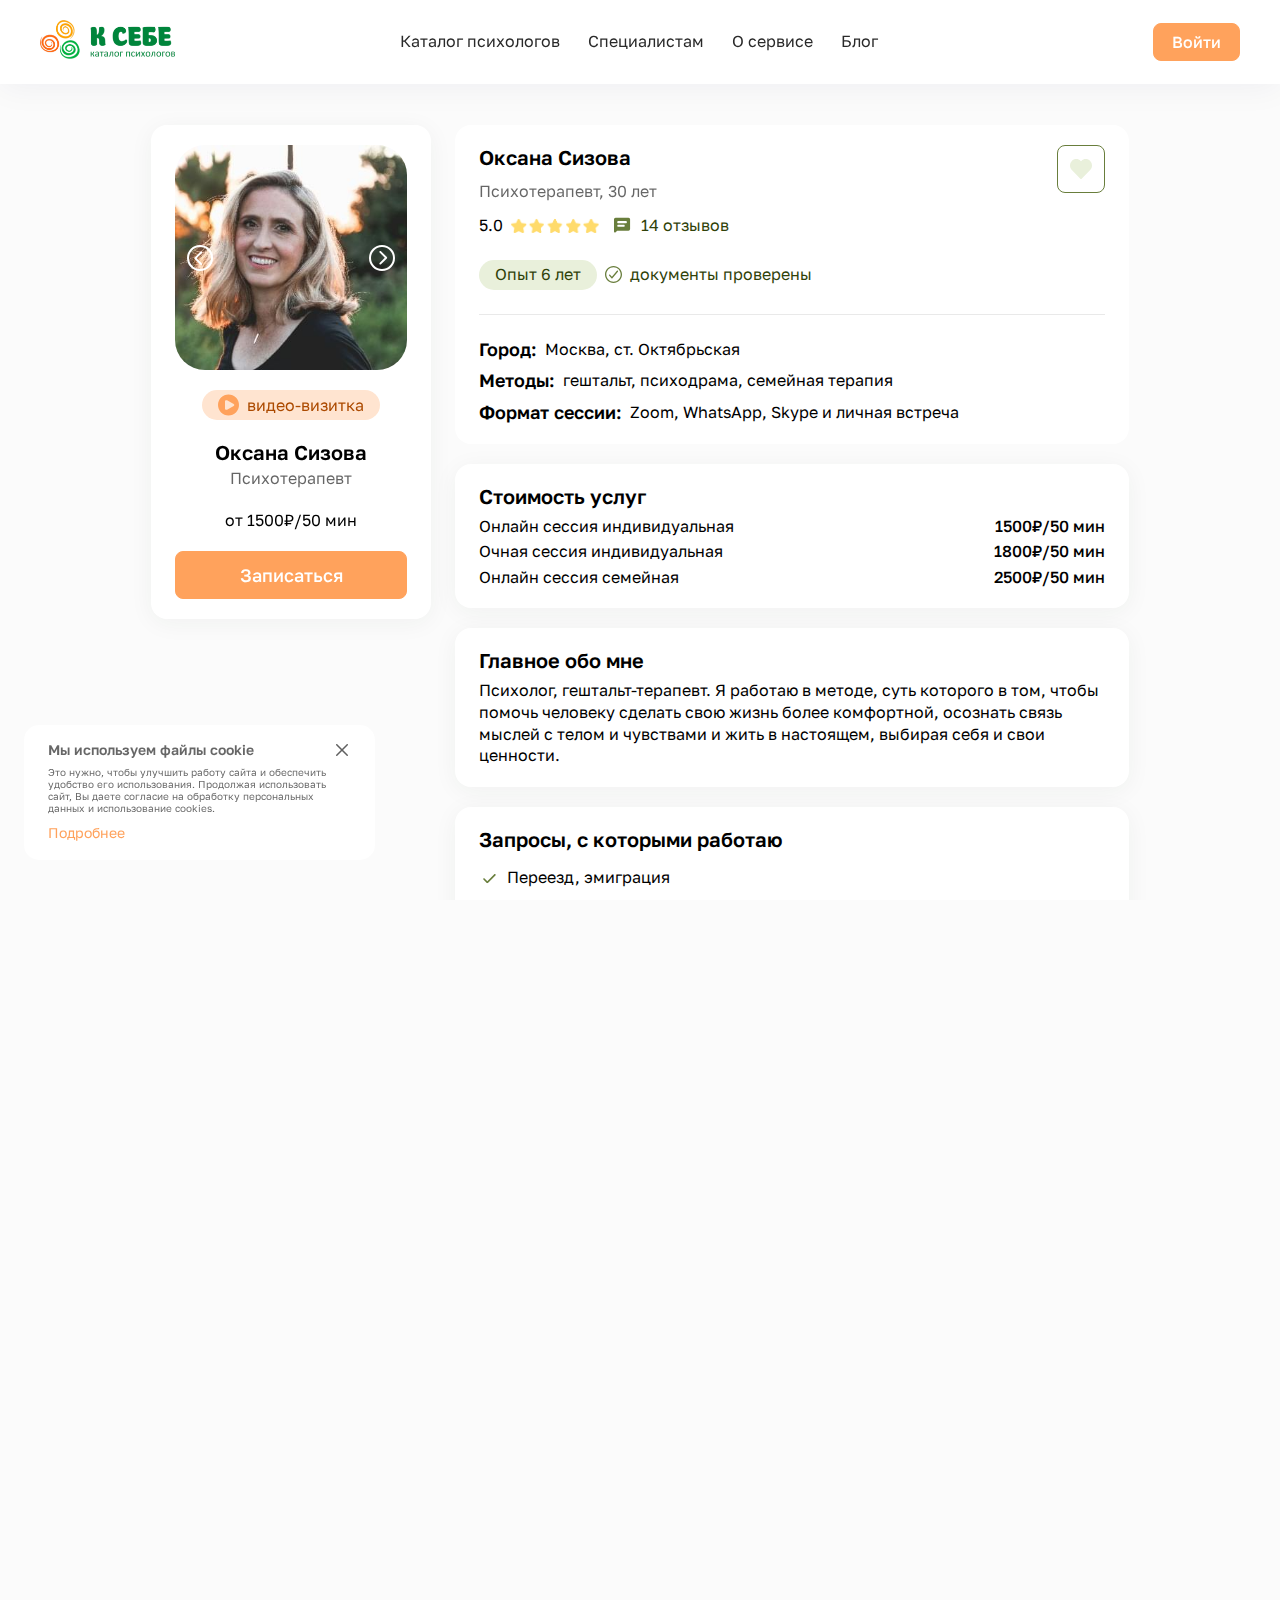
==== commit 42053a77: "add" ====
--- a/catalog-cart.html
+++ b/catalog-cart.html
@@ -122,10 +122,10 @@
 											<div class="splide__track">
 												<div class="splide__list">
 													<div class="catalog--psychologists__item--popupVideo splide__slide">
-														<iframe width="560" height="315" src="https://www.youtube-nocookie.com/embed/czcrlqjVkfw?si=XqAAdgJRbdm5M7Jc&amp;controls=0" title="YouTube video player" frameborder="0" allow="accelerometer; autoplay; clipboard-write; encrypted-media; gyroscope; picture-in-picture; web-share" allowfullscreen></iframe>
+														<iframe width="560" height="315" src="https://www.youtube-nocookie.com/embed/czcrlqjVkfw?si=XqAAdgJRbdm5M7Jc&amp;controls=0&amp;enablejsapi=1" title="YouTube video player" frameborder="0" allow="accelerometer; autoplay; clipboard-write; encrypted-media; gyroscope; picture-in-picture; web-share" allowfullscreen></iframe>
 													</div>
 													<div class="catalog--psychologists__item--popupVideo splide__slide">
-														<iframe width="560" height="315" src="https://www.youtube-nocookie.com/embed/czcrlqjVkfw?si=XqAAdgJRbdm5M7Jc&amp;controls=0" title="YouTube video player" frameborder="0" allow="accelerometer; autoplay; clipboard-write; encrypted-media; gyroscope; picture-in-picture; web-share" allowfullscreen></iframe>
+														<iframe width="560" height="315" src="https://www.youtube-nocookie.com/embed/czcrlqjVkfw?si=XqAAdgJRbdm5M7Jc&amp;controls=0&amp;enablejsapi=1" title="YouTube video player" frameborder="0" allow="accelerometer; autoplay; clipboard-write; encrypted-media; gyroscope; picture-in-picture; web-share" allowfullscreen></iframe>
 													</div>
 												</div>
 											</div>
@@ -176,6 +176,7 @@
 											<span>документы проверены</span>
 										</div>
 									</div>
+									<button class="button button--application">Записаться</button>
 									<div class="catalog--psychologists__item--header__text">
 										<div class="catalog--psychologists__item--header__block">
 											<strong>Город:</strong>
--- a/css/main.min.css
+++ b/css/main.min.css
@@ -1 +1 @@
-@font-face{font-family:golos;font-style:normal;font-weight:400;src:url(../fonts/golos/GolosText-Regular.eot);src:url(../fonts/golos/GolosText-Regular.eot?#iefix) format("embedded-opentype"),url(../fonts/golos/GolosText-Regular.woff) format("woff"),url(../fonts/golos/GolosText-Regular.ttf) format("truetype")}@font-face{font-family:golos;font-style:normal;font-weight:500;src:url(../fonts/golos/GolosText-Medium.eot);src:url(../fonts/golos/GolosText-Medium.eot?#iefix) format("embedded-opentype"),url(../fonts/golos/GolosText-Medium.woff) format("woff"),url(../fonts/golos/GolosText-Medium.ttf) format("truetype")}@font-face{font-family:golos;font-style:normal;font-weight:600;src:url(../fonts/golos/GolosText-SemiBold.eot);src:url(../fonts/golos/GolosText-SemiBold.eot?#iefix) format("embedded-opentype"),url(../fonts/golos/GolosText-SemiBold.woff) format("woff"),url(../fonts/golos/GolosText-SemiBold.ttf) format("truetype")}@font-face{font-family:golos;font-style:normal;font-weight:700;src:url(../fonts/golos/GolosText-Bold.eot);src:url(../fonts/golos/GolosText-Bold.eot?#iefix) format("embedded-opentype"),url(../fonts/golos/GolosText-Bold.woff) format("woff"),url(../fonts/golos/GolosText-Bold.ttf) format("truetype")}@font-face{font-family:dmsans;font-style:normal;font-weight:700;src:url(../fonts/dmsans/DMSans-Bold.eot);src:url(../fonts/dmsans/DMSans-Bold.eot?#iefix) format("embedded-opentype"),url(../fonts/dmsans/DMSans-Bold.woff) format("woff"),url(../fonts/dmsans/DMSans-Bold.ttf) format("truetype")}@-webkit-keyframes splide-loading{0%{-webkit-transform:rotate(0);transform:rotate(0)}to{-webkit-transform:rotate(1turn);transform:rotate(1turn)}}.splide__container{-webkit-box-sizing:border-box;box-sizing:border-box;position:relative}.splide__list{-webkit-backface-visibility:hidden;backface-visibility:hidden;display:-ms-flexbox;display:-webkit-box;display:flex;height:100%;margin:0!important;padding:0!important}.splide.is-initialized:not(.is-active) .splide__list{display:block}.splide__pagination{-ms-flex-align:center;-webkit-box-align:center;align-items:center;display:-ms-flexbox;display:-webkit-box;display:flex;-ms-flex-wrap:wrap;flex-wrap:wrap;-ms-flex-pack:center;-webkit-box-pack:center;justify-content:center;margin:0;pointer-events:none}.splide__pagination li{display:inline-block;line-height:1;list-style-type:none;margin:0;pointer-events:auto}.splide:not(.is-overflow) .splide__pagination{display:none}.splide__progress__bar{width:0}.splide{position:relative;visibility:hidden}.splide.is-initialized,.splide.is-rendered{visibility:visible}.splide__slide{-webkit-backface-visibility:hidden;backface-visibility:hidden;-webkit-box-sizing:border-box;box-sizing:border-box;-ms-flex-negative:0;flex-shrink:0;list-style-type:none!important;margin:0;position:relative}.splide__slide img{vertical-align:bottom}.splide__spinner{-webkit-animation:splide-loading 1s linear infinite;animation:splide-loading 1s linear infinite;border:2px solid #999;border-left-color:transparent;border-radius:50%;bottom:0;contain:strict;display:inline-block;height:20px;left:0;margin:auto;position:absolute;right:0;top:0;width:20px}.splide__sr{clip:rect(0 0 0 0);border:0;height:1px;margin:-1px;overflow:hidden;padding:0;position:absolute;width:1px}.splide__toggle.is-active .splide__toggle__play,.splide__toggle__pause{display:none}.splide__toggle.is-active .splide__toggle__pause{display:inline}.splide__track{overflow:hidden;position:relative;z-index:0}@keyframes splide-loading{0%{-webkit-transform:rotate(0);transform:rotate(0)}to{-webkit-transform:rotate(1turn);transform:rotate(1turn)}}.splide__track--draggable{-webkit-touch-callout:none;-webkit-user-select:none;-ms-user-select:none;-moz-user-select:none;user-select:none}.splide__track--fade>.splide__list>.splide__slide{margin:0!important;opacity:0;z-index:0}.splide__track--fade>.splide__list>.splide__slide.is-active{opacity:1;z-index:1}.splide--rtl{direction:rtl}.splide__track--ttb>.splide__list{display:block}.splide__arrow{-ms-flex-align:center;-webkit-box-align:center;align-items:center;background:#ccc;border:0;border-radius:50%;cursor:pointer;display:-ms-flexbox;display:-webkit-box;display:flex;height:2em;-ms-flex-pack:center;-webkit-box-pack:center;justify-content:center;opacity:.7;padding:0;position:absolute;top:50%;-webkit-transform:translateY(-50%);-ms-transform:translateY(-50%);transform:translateY(-50%);width:2em;z-index:1}.splide__arrow svg{fill:#000;height:1.2em;width:1.2em}.splide__arrow:hover:not(:disabled){opacity:.9}.splide__arrow:disabled{opacity:.3}.splide__arrow:focus-visible{outline:3px solid #0bf;outline-offset:3px}.splide__arrow--prev{left:1em}.splide__arrow--prev svg{-webkit-transform:scaleX(-1);-ms-transform:scaleX(-1);transform:scaleX(-1)}.splide__arrow--next{right:1em}.splide.is-focus-in .splide__arrow:focus{outline:3px solid #0bf;outline-offset:3px}.splide__pagination{bottom:.5em;left:0;padding:0 1em;position:absolute;right:0;z-index:1}.splide__pagination__page{background:#ccc;border:0;border-radius:50%;display:inline-block;height:8px;margin:3px;opacity:.7;padding:0;position:relative;-webkit-transition:-webkit-transform .2s linear;transition:-webkit-transform .2s linear;transition:transform .2s linear;transition:transform .2s linear,-webkit-transform .2s linear;width:8px}.splide__pagination__page.is-active{background:#fff;-webkit-transform:scale(1.4);-ms-transform:scale(1.4);transform:scale(1.4);z-index:1}.splide__pagination__page:hover{cursor:pointer;opacity:.9}.splide__pagination__page:focus-visible{outline:3px solid #0bf;outline-offset:3px}.splide.is-focus-in .splide__pagination__page:focus{outline:3px solid #0bf;outline-offset:3px}.splide__progress__bar{background:#ccc;height:3px}.splide__slide{-webkit-tap-highlight-color:rgba(0,0,0,0)}.splide__slide:focus{outline:0}@supports (outline-offset:-3px){.splide__slide:focus-visible{outline:3px solid #0bf;outline-offset:-3px}}@media screen and (-ms-high-contrast:none){.splide__slide:focus-visible{border:3px solid #0bf}}@supports (outline-offset:-3px){.splide.is-focus-in .splide__slide:focus{outline:3px solid #0bf;outline-offset:-3px}}@media screen and (-ms-high-contrast:none){.splide.is-focus-in .splide__slide:focus{border:3px solid #0bf}.splide.is-focus-in .splide__track>.splide__list>.splide__slide:focus{border-color:#0bf}}.splide__toggle{cursor:pointer}.splide__toggle:focus-visible{outline:3px solid #0bf;outline-offset:3px}.splide.is-focus-in .splide__toggle:focus{outline:3px solid #0bf;outline-offset:3px}.splide__track--nav>.splide__list>.splide__slide{border:3px solid transparent;cursor:pointer}.splide__track--nav>.splide__list>.splide__slide.is-active{border:3px solid #000}.splide__arrows--rtl .splide__arrow--prev{left:auto;right:1em}.splide__arrows--rtl .splide__arrow--prev svg{-webkit-transform:scaleX(1);-ms-transform:scaleX(1);transform:scaleX(1)}.splide__arrows--rtl .splide__arrow--next{left:1em;right:auto}.splide__arrows--rtl .splide__arrow--next svg{-webkit-transform:scaleX(-1);-ms-transform:scaleX(-1);transform:scaleX(-1)}.splide__arrows--ttb .splide__arrow{left:50%;-webkit-transform:translate(-50%);-ms-transform:translate(-50%);transform:translate(-50%)}.splide__arrows--ttb .splide__arrow--prev{top:1em}.splide__arrows--ttb .splide__arrow--prev svg{-webkit-transform:rotate(-90deg);-ms-transform:rotate(-90deg);transform:rotate(-90deg)}.splide__arrows--ttb .splide__arrow--next{bottom:1em;top:auto}.splide__arrows--ttb .splide__arrow--next svg{-webkit-transform:rotate(90deg);-ms-transform:rotate(90deg);transform:rotate(90deg)}.splide__pagination--ttb{bottom:0;display:-ms-flexbox;display:-webkit-box;display:flex;-ms-flex-direction:column;-webkit-box-orient:vertical;-webkit-box-direction:normal;flex-direction:column;left:auto;padding:1em 0;right:.5em;top:0}:root{--f-spinner-width:36px;--f-spinner-height:36px;--f-spinner-color-1:rgba(0,0,0,.1);--f-spinner-color-2:rgba(17,24,28,.8);--f-spinner-stroke:2.75}.f-spinner{height:var(--f-spinner-height);margin:auto;padding:0;width:var(--f-spinner-width)}.f-spinner svg{-webkit-animation:f-spinner-rotate 2s linear infinite;animation:f-spinner-rotate 2s linear infinite;height:100%;vertical-align:top;width:100%}.f-spinner svg *{stroke-width:var(--f-spinner-stroke);fill:none}.f-spinner svg :first-child{stroke:var(--f-spinner-color-1)}.f-spinner svg :last-child{stroke:var(--f-spinner-color-2);-webkit-animation:f-spinner-dash 2s ease-in-out infinite;animation:f-spinner-dash 2s ease-in-out infinite}@-webkit-keyframes f-spinner-rotate{to{-webkit-transform:rotate(1turn);transform:rotate(1turn)}}@keyframes f-spinner-rotate{to{-webkit-transform:rotate(1turn);transform:rotate(1turn)}}@-webkit-keyframes f-spinner-dash{0%{stroke-dasharray:1,150;stroke-dashoffset:0}50%{stroke-dasharray:90,150;stroke-dashoffset:-35}to{stroke-dasharray:90,150;stroke-dashoffset:-124}}@keyframes f-spinner-dash{0%{stroke-dasharray:1,150;stroke-dashoffset:0}50%{stroke-dasharray:90,150;stroke-dashoffset:-35}to{stroke-dasharray:90,150;stroke-dashoffset:-124}}.f-throwOutUp{-webkit-animation:var(--f-throw-out-duration,.175s) ease-out both f-throwOutUp;animation:var(--f-throw-out-duration,.175s) ease-out both f-throwOutUp}.f-throwOutDown{-webkit-animation:var(--f-throw-out-duration,.175s) ease-out both f-throwOutDown;animation:var(--f-throw-out-duration,.175s) ease-out both f-throwOutDown}@-webkit-keyframes f-throwOutUp{to{opacity:0;-webkit-transform:translate3d(0,calc(var(--f-throw-out-distance, 150px)*-1),0);transform:translate3d(0,calc(var(--f-throw-out-distance, 150px)*-1),0)}}@keyframes f-throwOutUp{to{opacity:0;-webkit-transform:translate3d(0,calc(var(--f-throw-out-distance, 150px)*-1),0);transform:translate3d(0,calc(var(--f-throw-out-distance, 150px)*-1),0)}}@-webkit-keyframes f-throwOutDown{to{opacity:0;-webkit-transform:translate3d(0,var(--f-throw-out-distance,150px),0);transform:translate3d(0,var(--f-throw-out-distance,150px),0)}}@keyframes f-throwOutDown{to{opacity:0;-webkit-transform:translate3d(0,var(--f-throw-out-distance,150px),0);transform:translate3d(0,var(--f-throw-out-distance,150px),0)}}.f-zoomInUp{-webkit-animation:var(--f-transition-duration,.2s) ease .1s both f-zoomInUp;animation:var(--f-transition-duration,.2s) ease .1s both f-zoomInUp}.f-zoomOutDown{-webkit-animation:var(--f-transition-duration,.2s) ease both f-zoomOutDown;animation:var(--f-transition-duration,.2s) ease both f-zoomOutDown}@-webkit-keyframes f-zoomInUp{0%{opacity:0;-webkit-transform:scale(.975) translate3d(0,16px,0);transform:scale(.975) translate3d(0,16px,0)}to{opacity:1;-webkit-transform:scale(1) translateZ(0);transform:scale(1) translateZ(0)}}@keyframes f-zoomInUp{0%{opacity:0;-webkit-transform:scale(.975) translate3d(0,16px,0);transform:scale(.975) translate3d(0,16px,0)}to{opacity:1;-webkit-transform:scale(1) translateZ(0);transform:scale(1) translateZ(0)}}@-webkit-keyframes f-zoomOutDown{to{opacity:0;-webkit-transform:scale(.975) translate3d(0,16px,0);transform:scale(.975) translate3d(0,16px,0)}}@keyframes f-zoomOutDown{to{opacity:0;-webkit-transform:scale(.975) translate3d(0,16px,0);transform:scale(.975) translate3d(0,16px,0)}}.f-fadeIn{-webkit-animation:var(--f-transition-duration,.2s) var(--f-transition-easing,ease) var(--f-transition-delay,0s) both f-fadeIn;animation:var(--f-transition-duration,.2s) var(--f-transition-easing,ease) var(--f-transition-delay,0s) both f-fadeIn;z-index:2}.f-fadeOut{-webkit-animation:var(--f-transition-duration,.2s) var(--f-transition-easing,ease) var(--f-transition-delay,0s) both f-fadeOut;animation:var(--f-transition-duration,.2s) var(--f-transition-easing,ease) var(--f-transition-delay,0s) both f-fadeOut;z-index:1}@-webkit-keyframes f-fadeIn{0%{opacity:0}to{opacity:1}}@keyframes f-fadeIn{0%{opacity:0}to{opacity:1}}@-webkit-keyframes f-fadeOut{to{opacity:0}}@keyframes f-fadeOut{to{opacity:0}}.f-fadeFastIn{-webkit-animation:var(--f-transition-duration,.2s) ease-out both f-fadeFastIn;animation:var(--f-transition-duration,.2s) ease-out both f-fadeFastIn;z-index:2}.f-fadeFastOut{-webkit-animation:var(--f-transition-duration,.1s) ease-out both f-fadeFastOut;animation:var(--f-transition-duration,.1s) ease-out both f-fadeFastOut;z-index:2}@-webkit-keyframes f-fadeFastIn{0%{opacity:.75}to{opacity:1}}@keyframes f-fadeFastIn{0%{opacity:.75}to{opacity:1}}@-webkit-keyframes f-fadeFastOut{to{opacity:0}}@keyframes f-fadeFastOut{to{opacity:0}}.f-fadeSlowIn{-webkit-animation:var(--f-transition-duration,.5s) ease both f-fadeSlowIn;animation:var(--f-transition-duration,.5s) ease both f-fadeSlowIn;z-index:2}.f-fadeSlowOut{-webkit-animation:var(--f-transition-duration,.5s) ease both f-fadeSlowOut;animation:var(--f-transition-duration,.5s) ease both f-fadeSlowOut;z-index:1}@-webkit-keyframes f-fadeSlowIn{0%{opacity:0}to{opacity:1}}@keyframes f-fadeSlowIn{0%{opacity:0}to{opacity:1}}@-webkit-keyframes f-fadeSlowOut{to{opacity:0}}@keyframes f-fadeSlowOut{to{opacity:0}}.f-crossfadeIn{-webkit-animation:var(--f-transition-duration,.2s) ease-out both f-crossfadeIn;animation:var(--f-transition-duration,.2s) ease-out both f-crossfadeIn;z-index:2}.f-crossfadeOut{-webkit-animation:calc(var(--f-transition-duration, .2s)*.5) linear .1s both f-crossfadeOut;animation:calc(var(--f-transition-duration, .2s)*.5) linear .1s both f-crossfadeOut;z-index:1}@-webkit-keyframes f-crossfadeIn{0%{opacity:0}to{opacity:1}}@keyframes f-crossfadeIn{0%{opacity:0}to{opacity:1}}@-webkit-keyframes f-crossfadeOut{to{opacity:0}}@keyframes f-crossfadeOut{to{opacity:0}}.f-slideIn.from-next{-webkit-animation:var(--f-transition-duration,.85s) cubic-bezier(.16,1,.3,1) f-slideInNext;animation:var(--f-transition-duration,.85s) cubic-bezier(.16,1,.3,1) f-slideInNext}.f-slideIn.from-prev{-webkit-animation:var(--f-transition-duration,.85s) cubic-bezier(.16,1,.3,1) f-slideInPrev;animation:var(--f-transition-duration,.85s) cubic-bezier(.16,1,.3,1) f-slideInPrev}.f-slideOut.to-next{-webkit-animation:var(--f-transition-duration,.85s) cubic-bezier(.16,1,.3,1) f-slideOutNext;animation:var(--f-transition-duration,.85s) cubic-bezier(.16,1,.3,1) f-slideOutNext}.f-slideOut.to-prev{-webkit-animation:var(--f-transition-duration,.85s) cubic-bezier(.16,1,.3,1) f-slideOutPrev;animation:var(--f-transition-duration,.85s) cubic-bezier(.16,1,.3,1) f-slideOutPrev}@-webkit-keyframes f-slideInPrev{0%{-webkit-transform:translateX(100%);transform:translateX(100%)}to{-webkit-transform:translateZ(0);transform:translateZ(0)}}@keyframes f-slideInPrev{0%{-webkit-transform:translateX(100%);transform:translateX(100%)}to{-webkit-transform:translateZ(0);transform:translateZ(0)}}@-webkit-keyframes f-slideInNext{0%{-webkit-transform:translateX(-100%);transform:translateX(-100%)}to{-webkit-transform:translateZ(0);transform:translateZ(0)}}@keyframes f-slideInNext{0%{-webkit-transform:translateX(-100%);transform:translateX(-100%)}to{-webkit-transform:translateZ(0);transform:translateZ(0)}}@-webkit-keyframes f-slideOutNext{to{-webkit-transform:translateX(-100%);transform:translateX(-100%)}}@keyframes f-slideOutNext{to{-webkit-transform:translateX(-100%);transform:translateX(-100%)}}@-webkit-keyframes f-slideOutPrev{to{-webkit-transform:translateX(100%);transform:translateX(100%)}}@keyframes f-slideOutPrev{to{-webkit-transform:translateX(100%);transform:translateX(100%)}}.f-classicIn.from-next{-webkit-animation:var(--f-transition-duration,.85s) cubic-bezier(.16,1,.3,1) f-classicInNext;animation:var(--f-transition-duration,.85s) cubic-bezier(.16,1,.3,1) f-classicInNext;z-index:2}.f-classicIn.from-prev{-webkit-animation:var(--f-transition-duration,.85s) cubic-bezier(.16,1,.3,1) f-classicInPrev;animation:var(--f-transition-duration,.85s) cubic-bezier(.16,1,.3,1) f-classicInPrev;z-index:2}.f-classicOut.to-next{-webkit-animation:var(--f-transition-duration,.85s) cubic-bezier(.16,1,.3,1) f-classicOutNext;animation:var(--f-transition-duration,.85s) cubic-bezier(.16,1,.3,1) f-classicOutNext;z-index:1}.f-classicOut.to-prev{-webkit-animation:var(--f-transition-duration,.85s) cubic-bezier(.16,1,.3,1) f-classicOutPrev;animation:var(--f-transition-duration,.85s) cubic-bezier(.16,1,.3,1) f-classicOutPrev;z-index:1}@-webkit-keyframes f-classicInNext{0%{opacity:0;-webkit-transform:translateX(-75px);transform:translateX(-75px)}to{opacity:1;-webkit-transform:translateZ(0);transform:translateZ(0)}}@keyframes f-classicInNext{0%{opacity:0;-webkit-transform:translateX(-75px);transform:translateX(-75px)}to{opacity:1;-webkit-transform:translateZ(0);transform:translateZ(0)}}@-webkit-keyframes f-classicInPrev{0%{opacity:0;-webkit-transform:translateX(75px);transform:translateX(75px)}to{opacity:1;-webkit-transform:translateZ(0);transform:translateZ(0)}}@keyframes f-classicInPrev{0%{opacity:0;-webkit-transform:translateX(75px);transform:translateX(75px)}to{opacity:1;-webkit-transform:translateZ(0);transform:translateZ(0)}}@-webkit-keyframes f-classicOutNext{to{opacity:0;-webkit-transform:translateX(-75px);transform:translateX(-75px)}}@keyframes f-classicOutNext{to{opacity:0;-webkit-transform:translateX(-75px);transform:translateX(-75px)}}@-webkit-keyframes f-classicOutPrev{to{opacity:0;-webkit-transform:translateX(75px);transform:translateX(75px)}}@keyframes f-classicOutPrev{to{opacity:0;-webkit-transform:translateX(75px);transform:translateX(75px)}}:root{--f-button-width:40px;--f-button-height:40px;--f-button-border:0;--f-button-border-radius:0;--f-button-color:#374151;--f-button-bg:#f8f8f8;--f-button-hover-bg:#e0e0e0;--f-button-active-bg:#d0d0d0;--f-button-shadow:none;--f-button-transition:all 0.15s ease;--f-button-transform:none;--f-button-svg-width:20px;--f-button-svg-height:20px;--f-button-svg-stroke-width:1.5;--f-button-svg-fill:none;--f-button-svg-filter:none;--f-button-svg-disabled-opacity:0.65}.f-button{display:-webkit-box;display:-ms-flexbox;display:flex;-webkit-box-pack:center;-ms-flex-pack:center;justify-content:center;-webkit-box-align:center;-ms-flex-align:center;align-items:center;background:var(--f-button-bg);border:var(--f-button-border);border-radius:var(--f-button-border-radius);-webkit-box-shadow:var(--f-button-shadow);box-shadow:var(--f-button-shadow);-webkit-box-sizing:content-box;box-sizing:content-box;color:var(--f-button-color);cursor:pointer;height:var(--f-button-height);margin:0;padding:0;pointer-events:all;position:relative;-webkit-transition:var(--f-button-transition);transition:var(--f-button-transition);width:var(--f-button-width)}@media (hover:hover){.f-button:hover:not([disabled]){background-color:var(--f-button-hover-bg);color:var(--f-button-hover-color)}}.f-button:active:not([disabled]){background-color:var(--f-button-active-bg)}.f-button:focus:not(:focus-visible){outline:none}.f-button:focus-visible{-webkit-box-shadow:inset 0 0 0 var(--f-button-outline,2px) var(--f-button-outline-color,var(--f-button-color));box-shadow:inset 0 0 0 var(--f-button-outline,2px) var(--f-button-outline-color,var(--f-button-color));outline:none}.f-button svg{height:var(--f-button-svg-height);width:var(--f-button-svg-width);fill:var(--f-button-svg-fill);stroke:currentColor;stroke-width:var(--f-button-svg-stroke-width);stroke-linecap:round;stroke-linejoin:round;-webkit-filter:var(--f-button-svg-filter);filter:var(--f-button-svg-filter);pointer-events:none;-webkit-transform:var(--f-button-transform);-ms-transform:var(--f-button-transform);transform:var(--f-button-transform);-webkit-transition:opacity .15s ease;transition:opacity .15s ease}.f-button[disabled]{cursor:default}.f-button[disabled] svg{opacity:var(--f-button-svg-disabled-opacity)}.f-carousel__nav .f-button.is-next,.f-carousel__nav .f-button.is-prev,.fancybox__nav .f-button.is-next,.fancybox__nav .f-button.is-prev{position:absolute;z-index:1}.is-horizontal .f-carousel__nav .f-button.is-next,.is-horizontal .f-carousel__nav .f-button.is-prev,.is-horizontal .fancybox__nav .f-button.is-next,.is-horizontal .fancybox__nav .f-button.is-prev{top:50%;-webkit-transform:translateY(-50%);-ms-transform:translateY(-50%);transform:translateY(-50%)}.is-horizontal .f-carousel__nav .f-button.is-prev,.is-horizontal .fancybox__nav .f-button.is-prev{left:var(--f-button-prev-pos)}.is-horizontal .f-carousel__nav .f-button.is-next,.is-horizontal .fancybox__nav .f-button.is-next{right:var(--f-button-next-pos)}.is-horizontal.is-rtl .f-carousel__nav .f-button.is-prev,.is-horizontal.is-rtl .fancybox__nav .f-button.is-prev{left:auto;right:var(--f-button-next-pos)}.is-horizontal.is-rtl .f-carousel__nav .f-button.is-next,.is-horizontal.is-rtl .fancybox__nav .f-button.is-next{left:var(--f-button-prev-pos);right:auto}.is-vertical .f-carousel__nav .f-button.is-next,.is-vertical .f-carousel__nav .f-button.is-prev,.is-vertical .fancybox__nav .f-button.is-next,.is-vertical .fancybox__nav .f-button.is-prev{left:50%;top:auto;-webkit-transform:translateX(-50%);-ms-transform:translateX(-50%);transform:translateX(-50%)}.is-vertical .f-carousel__nav .f-button.is-prev,.is-vertical .fancybox__nav .f-button.is-prev{top:var(--f-button-next-pos)}.is-vertical .f-carousel__nav .f-button.is-next,.is-vertical .fancybox__nav .f-button.is-next{bottom:var(--f-button-next-pos)}.is-vertical .f-carousel__nav .f-button.is-next svg,.is-vertical .f-carousel__nav .f-button.is-prev svg,.is-vertical .fancybox__nav .f-button.is-next svg,.is-vertical .fancybox__nav .f-button.is-prev svg{-webkit-transform:rotate(90deg);-ms-transform:rotate(90deg);transform:rotate(90deg)}.f-carousel__nav .f-button:disabled,.fancybox__nav .f-button:disabled{pointer-events:none}html.with-fancybox{overflow:visible;scroll-behavior:auto;width:auto}html.with-fancybox body{-ms-touch-action:none;touch-action:none}html.with-fancybox body.hide-scrollbar{margin-right:calc(var(--fancybox-body-margin, 0px) + var(--fancybox-scrollbar-compensate, 0px));overflow:hidden!important;overscroll-behavior-y:none;width:auto}.fancybox__container{--fancybox-color:#dbdbdb;--fancybox-hover-color:#fff;--fancybox-bg:rgba(24,24,27,.98);--fancybox-slide-gap:10px;--f-spinner-width:50px;--f-spinner-height:50px;--f-spinner-color-1:hsla(0,0%,100%,.1);--f-spinner-color-2:#bbb;--f-spinner-stroke:3.65;bottom:0;direction:ltr;display:-webkit-box;display:-ms-flexbox;display:flex;left:0;position:fixed;right:0;top:0;-webkit-box-orient:vertical;-webkit-box-direction:normal;-webkit-box-sizing:border-box;box-sizing:border-box;color:#f8f8f8;-ms-flex-direction:column;flex-direction:column;margin:0;padding:0;-webkit-tap-highlight-color:rgba(0,0,0,0);outline:none;overflow:visible;-webkit-transform-origin:top left;-ms-transform-origin:top left;transform-origin:top left;z-index:var(--fancybox-zIndex,1050);-webkit-text-size-adjust:100%;-moz-text-size-adjust:none;-ms-text-size-adjust:100%;text-size-adjust:100%;overscroll-behavior-y:contain}.fancybox__container *,.fancybox__container :after,.fancybox__container :before{-webkit-box-sizing:inherit;box-sizing:inherit}.fancybox__container::-ms-backdrop{background-color:rgba(0,0,0,0)}.fancybox__container::backdrop{background-color:rgba(0,0,0,0)}.fancybox__backdrop{background:var(--fancybox-bg);bottom:0;left:0;opacity:var(--fancybox-opacity,1);position:fixed;right:0;top:0;will-change:opacity;z-index:-1}.fancybox__carousel{-webkit-box-sizing:border-box;box-sizing:border-box;position:relative;-webkit-box-flex:1;-ms-flex:1;flex:1;min-height:0;overflow-x:clip;overflow-y:visible;z-index:10}.fancybox__viewport{height:100%;width:100%}.fancybox__viewport.is-draggable{cursor:move;cursor:-webkit-grab;cursor:grab}.fancybox__viewport.is-dragging{cursor:move;cursor:-webkit-grabbing;cursor:grabbing}.fancybox__track{margin:0 auto}.fancybox__slide,.fancybox__track{display:-webkit-box;display:-ms-flexbox;display:flex;height:100%}.fancybox__slide{-webkit-box-flex:0;-ms-flex:0 0 auto;flex:0 0 auto;position:relative;-webkit-box-orient:vertical;-webkit-box-direction:normal;-ms-flex-direction:column;flex-direction:column;-webkit-box-align:center;-ms-flex-align:center;align-items:center;margin:0 var(--fancybox-slide-gap) 0 0;overflow:auto;padding:4px;width:100%;-ms-scroll-chaining:none;-webkit-backface-visibility:hidden;backface-visibility:hidden;overscroll-behavior:contain;-webkit-transform:translateZ(0);transform:translateZ(0)}.fancybox__container:not(.is-compact) .fancybox__slide.has-close-btn{padding-top:40px}.fancybox__slide.has-html5video,.fancybox__slide.has-iframe,.fancybox__slide.has-image,.fancybox__slide.has-video{overflow:hidden}.fancybox__slide.has-image.is-animating,.fancybox__slide.has-image.is-selected{overflow:visible}.fancybox__slide:after,.fancybox__slide:before{content:"";-webkit-box-flex:0;-ms-flex:0 0 0px;flex:0 0 0;margin:auto}.fancybox__content{-ms-flex-item-align:center;-ms-grid-row-align:center;align-self:center;display:-webkit-box;display:-ms-flexbox;display:flex;-webkit-box-orient:vertical;-webkit-box-direction:normal;background:var(--fancybox-content-bg,#fff);border-radius:0;color:var(--fancybox-content-color,#374151);cursor:default;-ms-flex-direction:column;flex-direction:column;margin:0;max-width:100%;padding:2rem;position:relative;z-index:20}.is-loading .fancybox__content{opacity:0}.is-draggable .fancybox__content{cursor:move;cursor:-webkit-grab;cursor:grab}.can-zoom_in .fancybox__content{cursor:-webkit-zoom-in;cursor:zoom-in}.can-zoom_out .fancybox__content{cursor:-webkit-zoom-out;cursor:zoom-out}.is-dragging .fancybox__content{cursor:move;cursor:-webkit-grabbing;cursor:grabbing}.fancybox__content [contenteditable],.fancybox__content [data-selectable]{cursor:auto}.fancybox__slide.has-image>.fancybox__content{-webkit-backface-visibility:hidden;backface-visibility:hidden;background:rgba(0,0,0,0);background-position:50%;background-repeat:no-repeat;background-size:contain;min-height:1px;padding:0;-webkit-transform:translateZ(0);transform:translateZ(0);-webkit-transition:none;transition:none}.fancybox__slide.has-image>.fancybox__content>picture>img{height:auto;max-height:100%;width:100%}.is-zooming-in .fancybox__viewport:not(.is-dragging) .fancybox__slide:not(.is-selected) .fancybox__content,.is-zooming-out .fancybox__viewport:not(.is-dragging) .fancybox__slide:not(.is-selected) .fancybox__content{visibility:hidden}.is-animating .fancybox__content,.is-dragging .fancybox__content{-webkit-filter:blur(0);filter:blur(0);will-change:transform,width,height}.fancybox-image{display:block;height:100%;margin:auto;min-height:0;-o-object-fit:contain;object-fit:contain;-webkit-user-select:none;-moz-user-select:none;-ms-user-select:none;user-select:none;width:100%}.fancybox__caption{-ms-flex-item-align:center;-ms-grid-row-align:center;align-self:center;max-width:100%;-ms-flex-negative:0;color:var(--fancybox-color,currentColor);cursor:auto;flex-shrink:0;line-height:1.375;margin:0;opacity:var(--fancybox-opacity,1);overflow-wrap:anywhere;padding:14px 0 4px;visibility:visible}.is-closing .fancybox__caption,.is-loading .fancybox__caption{opacity:0;visibility:hidden}.is-compact .fancybox__caption{padding-bottom:0}.f-button.is-close-btn{--f-button-svg-stroke-width:2;position:absolute;right:8px;top:0;z-index:40}.fancybox__content>.f-button.is-close-btn{--f-button-width:34px;--f-button-height:34px;--f-button-border-radius:4px;--f-button-color:var(--fancybox-color,#fff);--f-button-hover-color:var(--fancybox-color,#fff);--f-button-bg:transparent;--f-button-hover-bg:transparent;--f-button-active-bg:transparent;--f-button-svg-width:22px;--f-button-svg-height:22px;opacity:.75;position:absolute;right:0;top:-38px}.is-loading .fancybox__content>.f-button.is-close-btn{visibility:hidden}.is-zooming-out .fancybox__content>.f-button.is-close-btn{visibility:hidden}.fancybox__content>.f-button.is-close-btn:hover{opacity:1}.fancybox__footer{margin:0;padding:0;position:relative}.fancybox__footer .fancybox__caption{opacity:var(--fancybox-opacity,1);padding:24px;-webkit-transition:all .25s ease;transition:all .25s ease;width:100%}.is-compact .fancybox__footer{background:rgba(24,24,27,.5);bottom:0;left:0;position:absolute;right:0;z-index:20}.is-compact .fancybox__footer .fancybox__caption{padding:12px}.is-compact .fancybox__content>.f-button.is-close-btn{--f-button-border-radius:50%;--f-button-color:#fff;--f-button-hover-color:#fff;--f-button-outline-color:#000;--f-button-bg:rgba(0,0,0,.6);--f-button-active-bg:rgba(0,0,0,.6);--f-button-hover-bg:rgba(0,0,0,.6);--f-button-svg-width:18px;--f-button-svg-height:18px;--f-button-svg-filter:none;right:5px;top:5px}.fancybox__nav{--f-button-width:50px;--f-button-height:50px;--f-button-border:0;--f-button-border-radius:50%;--f-button-color:var(--fancybox-color);--f-button-hover-color:var(--fancybox-hover-color);--f-button-bg:transparent;--f-button-hover-bg:rgba(24,24,27,.3);--f-button-active-bg:rgba(24,24,27,.5);--f-button-shadow:none;--f-button-transition:all 0.15s ease;--f-button-transform:none;--f-button-svg-width:26px;--f-button-svg-height:26px;--f-button-svg-stroke-width:2.5;--f-button-svg-fill:none;--f-button-svg-filter:drop-shadow(1px 1px 1px rgba(24,24,27,.5));--f-button-svg-disabled-opacity:0.65;--f-button-next-pos:1rem;--f-button-prev-pos:1rem;opacity:var(--fancybox-opacity,1)}.fancybox__nav .f-button:before{bottom:-30px;content:"";left:-20px;position:absolute;right:-20px;top:-30px;z-index:1}.is-idle .fancybox__nav,.is-idle.is-compact .fancybox__footer{-webkit-animation:f-fadeOut .15s ease-out both;animation:f-fadeOut .15s ease-out both}.is-idle.is-compact .fancybox__footer{pointer-events:none}.fancybox__slide>.f-spinner{cursor:pointer;left:50%;margin:var(--f-spinner-top,calc(var(--f-spinner-width)*-.5)) 0 0 var(--f-spinner-left,calc(var(--f-spinner-height)*-.5));position:absolute;top:50%;z-index:30}.fancybox-protected{bottom:0;right:0}.fancybox-ghost,.fancybox-protected{left:0;position:absolute;top:0;-webkit-user-select:none;-moz-user-select:none;-ms-user-select:none;user-select:none;z-index:40}.fancybox-ghost{height:100%;min-height:0;-o-object-fit:contain;object-fit:contain;pointer-events:none;width:100%}.fancybox-focus-guard{opacity:0;outline:none;pointer-events:none;position:fixed}.fancybox__container:not([aria-hidden]){opacity:0}.fancybox__container.is-animated[aria-hidden=false] .fancybox__carousel>:not(.fancybox__viewport),.fancybox__container.is-animated[aria-hidden=false] .fancybox__slide>:not(.fancybox__content),.fancybox__container.is-animated[aria-hidden=false]>:not(.fancybox__backdrop,.fancybox__carousel){-webkit-animation:var(--f-interface-enter-duration,.25s) ease .1s backwards f-fadeIn;animation:var(--f-interface-enter-duration,.25s) ease .1s backwards f-fadeIn}.fancybox__container.is-animated[aria-hidden=false] .fancybox__backdrop{-webkit-animation:var(--f-backdrop-enter-duration,.35s) ease backwards f-fadeIn;animation:var(--f-backdrop-enter-duration,.35s) ease backwards f-fadeIn}.fancybox__container.is-animated[aria-hidden=true] .fancybox__carousel>:not(.fancybox__viewport),.fancybox__container.is-animated[aria-hidden=true] .fancybox__slide>:not(.fancybox__content),.fancybox__container.is-animated[aria-hidden=true]>:not(.fancybox__backdrop,.fancybox__carousel){-webkit-animation:var(--f-interface-exit-duration,.15s) ease forwards f-fadeOut;animation:var(--f-interface-exit-duration,.15s) ease forwards f-fadeOut}.fancybox__container.is-animated[aria-hidden=true] .fancybox__backdrop{-webkit-animation:var(--f-backdrop-exit-duration,.35s) ease forwards f-fadeOut;animation:var(--f-backdrop-exit-duration,.35s) ease forwards f-fadeOut}.has-html5video .fancybox__content,.has-iframe .fancybox__content,.has-map .fancybox__content,.has-pdf .fancybox__content,.has-vimeo .fancybox__content,.has-youtube .fancybox__content{max-width:100%;-ms-flex-negative:1;flex-shrink:1;min-height:1px;overflow:visible}.has-iframe .fancybox__content,.has-map .fancybox__content,.has-pdf .fancybox__content{height:90%;width:calc(100% - 120px)}.fancybox__container.is-compact .has-iframe .fancybox__content,.fancybox__container.is-compact .has-map .fancybox__content,.fancybox__container.is-compact .has-pdf .fancybox__content{height:100%;width:100%}.has-html5video .fancybox__content,.has-vimeo .fancybox__content,.has-youtube .fancybox__content{height:540px;max-height:100%;max-width:100%;width:960px}.has-html5video .fancybox__content,.has-map .fancybox__content,.has-pdf .fancybox__content,.has-vimeo .fancybox__content,.has-youtube .fancybox__content{background:rgba(24,24,27,.9);color:#fff;padding:0}.has-map .fancybox__content{background:#e5e3df}.fancybox__html5video,.fancybox__iframe{background:rgba(0,0,0,0);border:0;display:block;height:100%;width:100%}.fancybox-placeholder{border:0!important;clip:rect(1px,1px,1px,1px)!important;-webkit-clip-path:inset(50%)!important;clip-path:inset(50%)!important;height:1px!important;margin:-1px!important;overflow:hidden!important;padding:0!important;position:absolute!important;white-space:nowrap!important;width:1px!important}.f-carousel__thumbs{--f-thumb-width:96px;--f-thumb-height:72px;--f-thumb-outline:0;--f-thumb-outline-color:#5eb0ef;--f-thumb-opacity:1;--f-thumb-hover-opacity:1;--f-thumb-selected-opacity:1;--f-thumb-border-radius:2px;--f-thumb-offset:0px;--f-button-next-pos:0;--f-button-prev-pos:0}.f-carousel__thumbs.is-classic{--f-thumb-gap:8px;--f-thumb-opacity:0.5;--f-thumb-hover-opacity:1;--f-thumb-selected-opacity:1}.f-carousel__thumbs.is-modern{--f-thumb-gap:4px;--f-thumb-extra-gap:16px;--f-thumb-clip-width:46px}.f-thumbs{position:relative;-webkit-box-flex:0;-ms-flex:0 0 auto;flex:0 0 auto;margin:0;overflow:hidden;-webkit-tap-highlight-color:rgba(0,0,0,0);-webkit-perspective:1000px;perspective:1000px;-webkit-transform:translateZ(0);transform:translateZ(0);-webkit-user-select:none;-moz-user-select:none;-ms-user-select:none;user-select:none}.f-thumbs .f-spinner{background-image:-webkit-gradient(linear,left top,left bottom,from(#ebeff2),to(#e2e8f0));background-image:linear-gradient(#ebeff2,#e2e8f0);border-radius:2px;height:100%;left:0;position:absolute;top:0;width:100%;z-index:-1}.f-thumbs .f-spinner svg{display:none}.f-thumbs.is-vertical{height:100%}.f-thumbs__viewport{height:auto;overflow:hidden;-webkit-transform:translateZ(0);transform:translateZ(0);width:100%}.f-thumbs__slide,.f-thumbs__track{display:-webkit-box;display:-ms-flexbox;display:flex}.f-thumbs__slide{position:relative;-webkit-box-flex:0;-webkit-box-sizing:content-box;box-sizing:content-box;-ms-flex:0 0 auto;flex:0 0 auto;-webkit-box-align:center;-ms-flex-align:center;align-items:center;-webkit-box-pack:center;-ms-flex-pack:center;cursor:pointer;height:var(--f-thumb-height);justify-content:center;margin:0;overflow:visible;padding:0;width:var(--f-thumb-width)}.f-thumbs__slide.is-loading img{opacity:0}.is-classic .f-thumbs__viewport{height:100%}.is-modern .f-thumbs__track{width:-webkit-max-content;width:-moz-max-content;width:max-content}.is-modern .f-thumbs__track:before{bottom:0;content:"";cursor:pointer;left:calc((var(--f-thumb-clip-width, 0))*-.5);position:absolute;top:0;width:calc(var(--width, 0)*1px + var(--f-thumb-clip-width, 0))}.is-modern .f-thumbs__slide{pointer-events:none;-webkit-transform:translate3d(calc(var(--shift, 0)*-1px),0,0);transform:translate3d(calc(var(--shift, 0)*-1px),0,0);-webkit-transition:none;transition:none;width:var(--f-thumb-clip-width)}.is-modern.is-resting .f-thumbs__slide{-webkit-transition:-webkit-transform .33s ease;transition:-webkit-transform .33s ease;transition:transform .33s ease;transition:transform .33s ease,-webkit-transform .33s ease}.is-modern.is-resting .f-thumbs__slide__button{-webkit-transition:-webkit-clip-path .33s ease;transition:-webkit-clip-path .33s ease;transition:clip-path .33s ease;transition:clip-path .33s ease,-webkit-clip-path .33s ease}.is-using-tab .is-modern .f-thumbs__slide:focus-within{-webkit-filter:drop-shadow(-1px 0 0 var(--f-thumb-outline-color)) drop-shadow(2px 0 0 var(--f-thumb-outline-color)) drop-shadow(0 -1px 0 var(--f-thumb-outline-color)) drop-shadow(0 2px 0 var(--f-thumb-outline-color));filter:drop-shadow(-1px 0 0 var(--f-thumb-outline-color)) drop-shadow(2px 0 0 var(--f-thumb-outline-color)) drop-shadow(0 -1px 0 var(--f-thumb-outline-color)) drop-shadow(0 2px 0 var(--f-thumb-outline-color))}.f-thumbs__slide__button{-webkit-appearance:none;-moz-appearance:none;appearance:none;background:rgba(0,0,0,0);border:0;border-radius:var(--f-thumb-border-radius);cursor:pointer;height:100%;margin:0 -100%;opacity:var(--f-thumb-opacity);outline:none;overflow:hidden;padding:0;pointer-events:auto;position:relative;-ms-touch-action:manipulation;touch-action:manipulation;-webkit-transition:opacity .2s ease;transition:opacity .2s ease;width:var(--f-thumb-width)}.f-thumbs__slide__button:hover{opacity:var(--f-thumb-hover-opacity)}.f-thumbs__slide__button:focus:not(:focus-visible){outline:none}.f-thumbs__slide__button:focus-visible{opacity:var(--f-thumb-selected-opacity);outline:none}.is-modern .f-thumbs__slide__button{--clip-path:inset(0 calc((var(--f-thumb-width, 0) - var(--f-thumb-clip-width, 0))*(1 - var(--progress, 0))*0.5) round var(--f-thumb-border-radius,0));-webkit-clip-path:var(--clip-path);clip-path:var(--clip-path)}.is-classic .is-nav-selected .f-thumbs__slide__button{opacity:var(--f-thumb-selected-opacity)}.is-classic .is-nav-selected .f-thumbs__slide__button:after{-webkit-animation:f-fadeIn .2s ease-out;animation:f-fadeIn .2s ease-out;border:var(--f-thumb-outline,0) solid var(--f-thumb-outline-color,transparent);border-radius:var(--f-thumb-border-radius);bottom:0;content:"";height:auto;left:0;position:absolute;right:0;top:0;z-index:10}.f-thumbs__slide__img{border-radius:var(--f-thumb-border-radius);bottom:0;-webkit-box-sizing:border-box;box-sizing:border-box;height:100%;left:0;margin:0;-o-object-fit:cover;object-fit:cover;overflow:hidden;padding:var(--f-thumb-offset);pointer-events:none;position:absolute;right:0;top:0;width:100%}.f-thumbs.is-horizontal .f-thumbs__track{padding:8px 0 12px}.f-thumbs.is-horizontal .f-thumbs__slide{margin:0 var(--f-thumb-gap) 0 0}.f-thumbs.is-vertical .f-thumbs__track{-ms-flex-wrap:wrap;flex-wrap:wrap;padding:0 8px}.f-thumbs.is-vertical .f-thumbs__slide{margin:0 0 var(--f-thumb-gap) 0}.fancybox__thumbs{--f-thumb-width:96px;--f-thumb-height:72px;--f-thumb-border-radius:2px;--f-thumb-outline:2px;--f-thumb-outline-color:#ededed;opacity:var(--fancybox-opacity,1);position:relative;-webkit-transition:max-height .35s cubic-bezier(.23,1,.32,1);transition:max-height .35s cubic-bezier(.23,1,.32,1)}.fancybox__thumbs.is-classic{--f-thumb-gap:8px;--f-thumb-opacity:0.5;--f-thumb-hover-opacity:1}.fancybox__thumbs.is-classic .f-spinner{background-image:-webkit-gradient(linear,left top,left bottom,from(hsla(0,0%,100%,.1)),to(hsla(0,0%,100%,.05)));background-image:linear-gradient(hsla(0,0%,100%,.1),hsla(0,0%,100%,.05))}.fancybox__thumbs.is-modern{--f-thumb-gap:4px;--f-thumb-extra-gap:16px;--f-thumb-clip-width:46px;--f-thumb-opacity:1;--f-thumb-hover-opacity:1}.fancybox__thumbs.is-modern .f-spinner{background-image:-webkit-gradient(linear,left top,left bottom,from(hsla(0,0%,100%,.1)),to(hsla(0,0%,100%,.05)));background-image:linear-gradient(hsla(0,0%,100%,.1),hsla(0,0%,100%,.05))}.fancybox__thumbs.is-horizontal{padding:0 var(--f-thumb-gap)}.fancybox__thumbs.is-vertical{padding:var(--f-thumb-gap) 0}.is-compact .fancybox__thumbs{--f-thumb-width:64px;--f-thumb-clip-width:32px;--f-thumb-height:48px;--f-thumb-extra-gap:10px}.fancybox__thumbs.is-masked{max-height:0!important}.is-closing .fancybox__thumbs{-webkit-transition:none!important;transition:none!important}.fancybox__toolbar{--f-progress-color:var(--fancybox-color,hsla(0,0%,100%,.94));--f-button-width:46px;--f-button-height:46px;--f-button-color:var(--fancybox-color);--f-button-hover-color:var(--fancybox-hover-color);--f-button-bg:rgba(24,24,27,.65);--f-button-hover-bg:rgba(70,70,73,.65);--f-button-active-bg:rgba(90,90,93,.65);--f-button-border-radius:0;--f-button-svg-width:24px;--f-button-svg-height:24px;--f-button-svg-stroke-width:1.5;--f-button-svg-filter:drop-shadow(1px 1px 1px rgba(24,24,27,.15));--f-button-svg-fill:none;--f-button-svg-disabled-opacity:0.65;display:-webkit-box;display:-ms-flexbox;display:flex;-webkit-box-orient:horizontal;-webkit-box-direction:normal;-ms-flex-direction:row;flex-direction:row;-webkit-box-pack:justify;-ms-flex-pack:justify;color:var(--fancybox-color,currentColor);font-family:-apple-system,BlinkMacSystemFont,Segoe UI Adjusted,Segoe UI,Liberation Sans,sans-serif;justify-content:space-between;margin:0;opacity:var(--fancybox-opacity,1);padding:0;pointer-events:none;text-shadow:var(--fancybox-toolbar-text-shadow,1px 1px 1px rgba(0,0,0,.5));z-index:20}.fancybox__toolbar :focus-visible{z-index:1}.fancybox__toolbar.is-absolute,.is-compact .fancybox__toolbar{left:0;position:absolute;right:0;top:0}.is-idle .fancybox__toolbar{-webkit-animation:f-fadeOut .15s ease-out both;animation:f-fadeOut .15s ease-out both;pointer-events:none}.fancybox__toolbar__column{display:-webkit-box;display:-ms-flexbox;display:flex;-webkit-box-orient:horizontal;-webkit-box-direction:normal;-ms-flex-direction:row;flex-direction:row;-ms-flex-wrap:wrap;flex-wrap:wrap;-ms-flex-line-pack:start;align-content:flex-start}.fancybox__toolbar__column.is-left,.fancybox__toolbar__column.is-right{-webkit-box-flex:1;-ms-flex-positive:1;flex-grow:1;-ms-flex-preferred-size:0;flex-basis:0}.fancybox__toolbar__column.is-right{display:-webkit-box;display:-ms-flexbox;display:flex;-webkit-box-pack:end;-ms-flex-pack:end;-ms-flex-wrap:nowrap;flex-wrap:nowrap;justify-content:flex-end}.fancybox__infobar{font-size:17px;font-variant-numeric:tabular-nums;line-height:var(--f-button-height);padding:0 5px;text-align:center;-webkit-font-smoothing:subpixel-antialiased;cursor:default;-webkit-user-select:none;-moz-user-select:none;-ms-user-select:none;user-select:none}.fancybox__infobar span{padding:0 5px}.fancybox__infobar:not(:first-child):not(:last-child){background:var(--f-button-bg)}[data-fancybox-toggle-slideshow]{position:relative}[data-fancybox-toggle-slideshow] .f-progress{height:100%;opacity:.3}[data-fancybox-toggle-slideshow] svg g:first-child{display:-webkit-box;display:-ms-flexbox;display:flex}[data-fancybox-toggle-slideshow] svg g:last-child{display:none}.has-slideshow [data-fancybox-toggle-slideshow] svg g:first-child{display:none}.has-slideshow [data-fancybox-toggle-slideshow] svg g:last-child{display:-webkit-box;display:-ms-flexbox;display:flex}[data-fancybox-toggle-fullscreen] svg g:first-child{display:-webkit-box;display:-ms-flexbox;display:flex}[data-fancybox-toggle-fullscreen] svg g:last-child{display:none}:-webkit-full-screen [data-fancybox-toggle-fullscreen] svg g:first-child{display:none}:-ms-fullscreen [data-fancybox-toggle-fullscreen] svg g:first-child{display:none}:fullscreen [data-fancybox-toggle-fullscreen] svg g:first-child{display:none}:-webkit-full-screen [data-fancybox-toggle-fullscreen] svg g:last-child{display:-webkit-box;display:flex}:-ms-fullscreen [data-fancybox-toggle-fullscreen] svg g:last-child{display:-ms-flexbox;display:flex}:fullscreen [data-fancybox-toggle-fullscreen] svg g:last-child{display:-webkit-box;display:-ms-flexbox;display:flex}.f-progress{background:var(--f-progress-color,var(--f-carousel-theme-color,#0091ff));height:3px;left:0;pointer-events:none;position:absolute;right:0;top:0;-webkit-transform:scaleX(0);-ms-transform:scaleX(0);transform:scaleX(0);-webkit-transform-origin:0;-ms-transform-origin:0;transform-origin:0;-webkit-transition-property:-webkit-transform;transition-property:-webkit-transform;transition-property:transform;transition-property:transform,-webkit-transform;-webkit-transition-timing-function:linear;transition-timing-function:linear;-webkit-user-select:none;-moz-user-select:none;-ms-user-select:none;user-select:none;z-index:30}*{-webkit-box-sizing:border-box;box-sizing:border-box;margin:0;padding:0}:after,:before{-webkit-box-sizing:border-box;box-sizing:border-box}::-webkit-input-placeholder{color:#666;opacity:1}:-moz-placeholder,::-moz-placeholder{color:#666;opacity:1}:-ms-input-placeholder{color:#666;opacity:1}body input:focus:required:invalid,body textarea:focus:required:invalid{color:#666}body input:required:valid,body textarea:required:valid{color:#666}body,html{min-height:100%}body,html{overflow-x:hidden}body{font-family:golos,sans-serif;font-size:16px;line-height:1.35;min-width:320px;position:relative}.img-responsive{display:block;height:auto;max-width:100%}.text-center{text-align:center}::-moz-selection{background-color:#ffa25c;color:#fff}::selection{background-color:#ffa25c;color:#fff}.page--catalog{background-color:#fbfbfb}.section,section{margin-bottom:85px}img{max-width:100%}a{color:#2a2a2a;text-decoration:none;-webkit-transition:color .3s ease;transition:color .3s ease}a:hover{color:#ffa25c}form *{font-family:golos,sans-serif}form .button{font-size:18px;min-height:48px}button{border:none;cursor:pointer;font-family:golos,sans-serif;outline:none}.select,label{position:relative}.select select option{color:#2a2a2a;opacity:.4}.select:after{content:"";display:-webkit-box;display:-ms-flexbox;display:flex;-webkit-box-align:center;-ms-flex-align:center;align-items:center;-webkit-box-pack:center;-ms-flex-pack:center;background-image:url("data:image/svg+xml;charset=utf-8,%3Csvg xmlns='http://www.w3.org/2000/svg' width='8' height='6' fill='none'%3E%3Cpath fill='%232A2A2A' d='M3.232 5.578a1 1 0 0 0 1.536 0L7.633 2.14A1 1 0 0 0 6.865.5h-5.73a1 1 0 0 0-.768 1.64z' opacity='.4'/%3E%3C/svg%3E");background-position:50%;background-repeat:no-repeat;background-size:8px 6px;bottom:0;height:24px;justify-content:center;margin:auto 0;min-width:24px;pointer-events:none;position:absolute;right:20px;top:0;width:24px}select{-webkit-appearance:none;-moz-appearance:none;appearance:none;background-color:#fff;border:1px solid rgba(42,42,42,.4);border-radius:12px;-webkit-box-shadow:0 0 10px 0 rgba(95,118,45,.4);box-shadow:0 0 10px 0 rgba(95,118,45,.4);cursor:pointer;font-size:16px;outline:none;padding:13px 30px 15px 24px;width:100%}select,select option{color:#2a2a2a;opacity:.4}input{-webkit-appearance:none;-moz-appearance:none;appearance:none;background-color:#fff;border:1px solid #697e3c;border-radius:12px;-webkit-box-shadow:0 0 10px 0 rgba(95,118,45,.15);box-shadow:0 0 10px 0 rgba(95,118,45,.15);color:rgba(42,42,42,.6);font-size:16px;outline:none;padding:13px 24px;width:100%}.h1,h1{font-size:52px;line-height:57px}.h1,.h2,h1,h2{font-weight:700}.h2,h2{font-size:36px;line-height:46px}.h3,h3{font-size:24px;line-height:38px}.h3,.h4,h3,h4{font-weight:600}.h4,h4{font-size:18px;line-height:21px}.subtitle{font-size:22px;font-weight:400;line-height:30px;opacity:.6}.button{display:-webkit-box;display:-ms-flexbox;display:flex;-webkit-box-align:center;-ms-flex-align:center;align-items:center;-webkit-box-pack:center;-ms-flex-pack:center;background-color:#ffa25c;border:1px solid #ffa25c;border-radius:8px;color:#fff;font-size:16px;font-weight:500;justify-content:center;line-height:1;padding:10px 18px;-webkit-transition:all .3s ease;transition:all .3s ease;white-space:nowrap}.button:hover{background-color:#f59044;color:#fff}.button--white{background-color:#fff;color:#ffa25c}.button--white:hover{background-color:rgba(255,162,92,.102);color:#ffa25c}.button--green{background-color:#697e3c;border-color:#697e3c;color:#fff!important}.button--green:hover{background-color:#546431}.splide__arrow{-webkit-transition:all .3s ease;transition:all .3s ease}.splide__arrow[disabled]{opacity:0;visibility:hidden}.splide__arrow--next,.splide__arrow--prev{background-color:#fff;border-radius:50%;-webkit-box-shadow:0 4px 24px 0 rgba(84,81,81,.102);box-shadow:0 4px 24px 0 rgba(84,81,81,.102);height:64px;min-width:64px;opacity:1;width:64px}.splide__arrow--next svg,.splide__arrow--prev svg{height:15px;width:23px}.splide__arrow--next svg path,.splide__arrow--prev svg path{-webkit-transition:stroke .3s ease;transition:stroke .3s ease}.splide__arrow--next:hover:not([disabled]),.splide__arrow--prev:hover:not([disabled]){background-color:#ffa25c;opacity:1}.splide__arrow--next:hover:not([disabled]) svg path,.splide__arrow--prev:hover:not([disabled]) svg path{stroke:#fff}.splide__arrow--prev{left:-30px}.splide__arrow--next{right:-30px}.splide__track{overflow:initial}.splide__pagination{display:none}.overflow{margin-right:17px;overflow:hidden;position:relative;-webkit-user-select:none;-moz-user-select:none;-ms-user-select:none;user-select:none}.overflow .header{left:auto;right:8.5px}@-moz-document url-prefix(){.overflow{margin-right:0}.overflow .header{left:0;right:0}}.container{margin:0 auto;max-width:1200px}.menu{display:-webkit-box;display:-ms-flexbox;display:flex;list-style-type:none;-webkit-box-align:center;-ms-flex-align:center;align-items:center;gap:28px}.filter--reset{color:#2a2a2a;-webkit-transition:all .3s ease;transition:all .3s ease}.filter--reset:not(.filter--reset.button){background-color:transparent;border:none;outline:none;text-decoration:underline}.filter--reset:hover{color:#697e3c}.radio--button{position:relative}.custom--radio{opacity:0;position:absolute;z-index:-1}.custom--radio+label{display:-webkit-inline-box;display:-ms-inline-flexbox;display:inline-flex;-webkit-box-align:center;-ms-flex-align:center;align-items:center;cursor:pointer;-webkit-user-select:none;-moz-user-select:none;-ms-user-select:none;user-select:none}.custom--radio+label:before{content:"";display:inline-block;height:20px;width:20px;-ms-flex-negative:0;flex-shrink:0;-webkit-box-flex:0;-ms-flex-positive:0;background-position:50%;background-repeat:no-repeat;background-size:0 0;border:2px solid #d9d9d9;border-radius:50%;flex-grow:0;margin-right:8px;-webkit-transition:all .3s ease;transition:all .3s ease}.custom--radio:not(:disabled):not(:checked)+label:hover:before{border-color:#697e3c}.custom--radio:not(:disabled):active+label:before{background-color:#fff;border-color:#697e3c}.custom--radio:focus+label:before{border-color:#697e3c}.custom--radio:checked+label:before{background-image:url("data:image/svg+xml;charset=utf-8,%3Csvg xmlns='http://www.w3.org/2000/svg' width='12' height='12' fill='none'%3E%3Ccircle cx='6' cy='6' r='6' fill='%23697E3C'/%3E%3C/svg%3E");background-size:12px 12px;border-color:#697e3c}.custom--check{opacity:0;position:absolute;z-index:-1}.custom--check+label{display:-webkit-inline-box;display:-ms-inline-flexbox;display:inline-flex;-webkit-box-align:center;-ms-flex-align:center;align-items:center;cursor:pointer;-webkit-transition:all .3s ease;transition:all .3s ease;-webkit-user-select:none;-moz-user-select:none;-ms-user-select:none;user-select:none}.custom--check+label:before{content:"";display:inline-block;height:23px;width:23px;-ms-flex-negative:0;flex-shrink:0;-webkit-box-flex:0;-ms-flex-positive:0;background-position:50%;background-repeat:no-repeat;background-size:0 0;border:2px solid #d9d9d9;border-radius:4px;flex-grow:0;margin-right:8px;-webkit-transition:all .3s ease;transition:all .3s ease}.custom--check:checked+label:before{background-color:#697e3c;background-image:url("data:image/svg+xml;charset=utf-8,%3Csvg xmlns='http://www.w3.org/2000/svg' width='9' height='7' fill='none'%3E%3Cpath stroke='%23fff' stroke-linecap='round' stroke-linejoin='round' stroke-width='1.5' d='m1 4 2 2 5-5'/%3E%3C/svg%3E");background-size:9px 7px;border-color:#697e3c}.custom--check:not(:disabled):not(:checked)+label:hover:before{border-color:#697e3c}.custom--check:not(:disabled):active+label:before{border-color:#697e3c}.header{background-color:#fff;-webkit-box-shadow:0 4px 33px 0 rgba(0,27,72,.051);box-shadow:0 4px 33px 0 rgba(0,27,72,.051);left:0;position:fixed;right:0;top:0;width:100%;z-index:3}.header--wrapper{display:-webkit-box;display:-ms-flexbox;display:flex;-webkit-box-align:center;-ms-flex-align:center;align-items:center;gap:50px;-webkit-box-pack:justify;-ms-flex-pack:justify;justify-content:space-between;min-height:80px;padding-bottom:20px;padding-top:20px}.header--logo{max-width:135px;-webkit-transition:opacity .3s ease;transition:opacity .3s ease}.header--logo:hover{opacity:.8}.header--block{display:-webkit-box;display:-ms-flexbox;display:flex;-webkit-box-align:center;-ms-flex-align:center;align-items:center;-webkit-box-pack:justify;-ms-flex-pack:justify;gap:50px;justify-content:space-between;max-width:70%;width:100%}.header--block .button{margin-left:auto}.header--burger{display:none}.main{margin-top:125px}.main--wrapper{-webkit-box-orient:vertical;-webkit-box-direction:normal;-ms-flex-direction:column;flex-direction:column}.main--header__wrapper,.main--wrapper{display:-webkit-box;display:-ms-flexbox;display:flex}.main--header__wrapper{min-height:554px;-webkit-box-align:center;-ms-flex-align:center;align-items:center;background-color:#fff;border-radius:24px;-webkit-box-shadow:0 4px 24px 0 rgba(84,81,81,.102);box-shadow:0 4px 24px 0 rgba(84,81,81,.102);gap:50px;overflow:hidden;padding:32px 40px 40px;position:relative}.main--header__info{max-width:600px;position:relative;z-index:2}.main--header__image{display:-webkit-box;display:-ms-flexbox;display:flex;max-width:500px;overflow:hidden;position:absolute;right:0;top:0;z-index:1;-webkit-box-pack:end;-ms-flex-pack:end;justify-content:flex-end}.main--header__image img{max-height:100%}.main--header__tags{display:-webkit-box;display:-ms-flexbox;display:flex;gap:8px}.main--header__tags:not(:last-child){margin-bottom:24px}.main--header__tag{background-color:hsla(79,41%,75%,.302);border-radius:40px;line-height:22px;padding:4px 16px}.main--header .h1:not(:last-child){margin-bottom:32px}.main--header__select{display:-webkit-box;display:-ms-flexbox;display:flex;-webkit-box-orient:vertical;-webkit-box-direction:normal;-ms-flex-direction:column;flex-direction:column}.main--header__select :not(:last-child){margin-bottom:20px}.main--header__psychologist .main--header__wrapper{background-color:transparent;border-radius:0;-webkit-box-shadow:none;box-shadow:none;overflow:initial;-webkit-box-align:stretch;-ms-flex-align:stretch;align-items:stretch;gap:24px;min-height:-webkit-fit-content;min-height:-moz-fit-content;min-height:fit-content;padding:0}.main--header__psychologist .main--header__info{display:-webkit-box;display:-ms-flexbox;display:flex;max-width:671px;padding:64px;width:100%;-webkit-box-orient:vertical;-webkit-box-direction:normal;-ms-flex-direction:column;flex-direction:column}.main--header__psychologist .main--header__info .h1{font-size:64px;line-height:1.15;-webkit-box-flex:1;-ms-flex:1 1 auto;flex:1 1 auto}.main--header__psychologist .main--header__info .h1:not(:last-child){margin-bottom:94px}.main--header__psychologist .main--header__info .subtitle{display:-webkit-box;display:-ms-flexbox;display:flex;-webkit-box-align:center;-ms-flex-align:center;align-items:center;gap:8px;opacity:1}.main--header__psychologist .main--header__info .subtitle:not(:last-child){margin-bottom:24px}.main--header__psychologist .main--header__info .subtitle span{font-size:18px;line-height:1}.main--header__psychologist .main--header__info .subtitle strong{font-size:16px;font-weight:600;line-height:1}.main--header__psychologist .main--header__tag{font-weight:500}.main--header__psychologist .main--header__block{display:-webkit-box;display:-ms-flexbox;display:flex;-webkit-box-orient:vertical;-webkit-box-direction:normal;-ms-flex-direction:column;flex-direction:column;gap:24px;max-width:505px}.main--header__psychologist .main--header__info,.main--header__psychologist .main--header__psychologist--info{border-radius:24px;-webkit-box-shadow:0 4px 24px 0 rgba(84,81,81,.102);box-shadow:0 4px 24px 0 rgba(84,81,81,.102);overflow:hidden}.main--header__psychologist .main--header__image{background-color:#fff;border-radius:16px;-webkit-box-shadow:0 4px 24px 0 rgba(84,81,81,.102);box-shadow:0 4px 24px 0 rgba(84,81,81,.102);display:-webkit-box;display:-ms-flexbox;display:flex;max-height:285px;max-width:none;overflow:hidden;position:static}.main--header__psychologist .main--header__image img{border-radius:16px;height:100%;-o-object-fit:cover;object-fit:cover;width:100%}.main--header__psychologist .main--header__psychologist--info{max-height:285px;padding:48px 40px 44px}.main--header__psychologist .main--header__psychologist--top{display:-webkit-box;display:-ms-flexbox;display:flex;-webkit-box-pack:justify;-ms-flex-pack:justify;gap:36px;justify-content:space-between}.main--header__psychologist .main--header__psychologist--top:not(:last-child){margin-bottom:36px}.main--header__psychologist .main--header__psychologist--title{display:-webkit-box;display:-ms-flexbox;display:flex;-webkit-box-orient:vertical;-webkit-box-direction:normal;-ms-flex-direction:column;flex-direction:column;gap:8px}.main--header__psychologist .main--header__psychologist--title .h3{line-height:1.3}.main--header__psychologist .main--header__psychologist--title span{font-size:14px;line-height:1.4;opacity:.6}.main--header__psychologist .main--header__psychologist--image{border-radius:50%;display:-webkit-box;display:-ms-flexbox;display:flex;height:100px;margin-top:-4px;min-width:100px;width:100px}.main--header__psychologist .main--header__psychologist--bottom{background-color:#fbe8db;border:1px solid #eb802f;border-radius:12px;padding:12px 24px;text-align:center}.main--problemsSolve__title:not(:last-child){margin-bottom:45px}.main--problemsSolve__title .h2:not(:last-child){margin-bottom:16px}.main--problemsSolve__list{display:-webkit-box;display:-ms-flexbox;display:flex;-ms-flex-wrap:wrap;flex-wrap:wrap;gap:25px}.main--problemsSolve__item{-webkit-box-flex:1;background-color:#fff;border:1px solid #c8d9a4;border-radius:24px;display:-webkit-box;display:-ms-flexbox;display:flex;-ms-flex:1 1 calc(33% - 25px);flex:1 1 calc(33% - 25px);max-width:32%;padding:40px 32px;-webkit-box-orient:vertical;-webkit-box-direction:normal;color:#2a2a2a;-ms-flex-direction:column;flex-direction:column;-webkit-transition:background-color .3s ease;transition:background-color .3s ease}.main--problemsSolve__item--icon{background:hsla(79,41%,75%,.4);border-radius:50%;display:-webkit-box;display:-ms-flexbox;display:flex;height:70px;min-width:70px;width:70px;-webkit-box-align:center;-ms-flex-align:center;align-items:center;-webkit-box-pack:center;-ms-flex-pack:center;justify-content:center}.main--problemsSolve__item--icon:not(:last-child){margin-bottom:20px}.main--problemsSolve__item--icon img{height:44px;min-width:44px;width:44px}.main--problemsSolve__item .h3:not(:last-child){margin-bottom:8px}.main--problemsSolve__item--text{font-size:18px;line-height:28px;opacity:.6;-webkit-box-flex:1;-ms-flex:1 1 auto;flex:1 1 auto}.main--problemsSolve__item--text:not(:last-child){margin-bottom:20px}.main--problemsSolve__item--link{display:-webkit-box;display:-ms-flexbox;display:flex;-webkit-box-align:center;-ms-flex-align:center;align-items:center;gap:6px}.main--problemsSolve__item--link span{color:#697e3c;-webkit-transition:color .3s ease;transition:color .3s ease}.main--problemsSolve__item--link svg path{stroke:#697e3c;-webkit-transition:stroke .3s ease;transition:stroke .3s ease}.main--problemsSolve__item--link:hover span{color:#4f5f2d}.main--problemsSolve__item--link:hover svg path{stroke:#4f5f2d}.main--problemsSolve__item:hover{background-color:hsla(79,41%,75%,.2);color:#2a2a2a}.main--support__wrapper{background-color:#fff;background-position:100% 0;background-repeat:no-repeat;background-size:675px 100%;border-radius:24px;-webkit-box-shadow:0 4px 24px 0 rgba(105,126,60,.102);box-shadow:0 4px 24px 0 rgba(105,126,60,.102);display:-webkit-box;display:-ms-flexbox;display:flex;min-height:423px;-webkit-box-align:center;-ms-flex-align:center;align-items:center}.main--support__info{max-width:490px;padding-bottom:64px;padding-left:85px;padding-top:64px}.main--support__info .h2:not(:last-child){margin-bottom:16px}.main--support__info--text{opacity:.6}.main--support__info--text:not(:last-child){margin-bottom:24px}.main--support__info .button{font-size:18px;font-weight:400;min-height:43px}.main--advantages .h2:not(:last-child){margin-bottom:40px}.main--advantages__wrapper{display:-webkit-box;display:-ms-flexbox;display:flex;gap:24px}.main--advantages__item{border:1px solid rgba(255,162,92,.4);border-radius:24px;padding:40px 25px 40px 32px;-webkit-box-flex:1;-ms-flex:1 1 calc(33% - 24px);flex:1 1 calc(33% - 24px)}.main--advantages__item--icon{display:-webkit-box;display:-ms-flexbox;display:flex;height:70px;min-width:70px;width:70px;-webkit-box-align:center;-ms-flex-align:center;align-items:center;-webkit-box-pack:center;-ms-flex-pack:center;background:#fbe8db;border-radius:50%;justify-content:center}.main--advantages__item--icon img{height:45px;max-width:45px;width:45px}.main--advantages__item--icon:not(:last-child){margin-bottom:24px}.main--advantages__item .h3{line-height:1.17}.main--advantages__item .h3:not(:last-child){margin-bottom:14px}.main--advantages__item--text{opacity:.6}.main--professionals__wrapper{background-color:#f6f9f1;border-radius:24px;-webkit-box-shadow:0 4px 24px 0 rgba(105,126,60,.102);box-shadow:0 4px 24px 0 rgba(105,126,60,.102);display:-webkit-box;display:-ms-flexbox;display:flex;padding:56px 39px 56px 86px}.main--professionals__info{max-width:50%;padding-top:11px}.main--professionals__info .h2:not(:last-child){margin-bottom:15px}.main--professionals__info--text{opacity:.6}.main--professionals__info--text:not(:last-child){margin-bottom:29px}.main--professionals__info--list{display:-webkit-box;display:-ms-flexbox;display:flex;-webkit-box-orient:vertical;-webkit-box-direction:normal;-ms-flex-direction:column;flex-direction:column;gap:15px}.main--professionals__info--item{display:-webkit-box;display:-ms-flexbox;display:flex;gap:12px;-webkit-box-align:center;-ms-flex-align:center;align-items:center}.main--professionals__image{max-width:536px}.main--working .h2:not(:last-child){margin-bottom:40px}.main--working__list{display:-webkit-box;display:-ms-flexbox;display:flex;gap:24px}.main--working__list:not(:last-child){margin-bottom:40px}.main--working__item{-webkit-box-flex:1;border:1px solid rgba(255,162,92,.4);border-radius:24px;-ms-flex:1 1 calc(33% - 24px);flex:1 1 calc(33% - 24px);max-width:32%;padding:48px 31px 54px}.main--working__item span{color:#ffa25c;display:-webkit-box;display:-ms-flexbox;display:flex;font-family:dmsans,sans-serif;font-size:56px;font-weight:700;line-height:66px}.main--working__item span:not(:last-child){margin-bottom:16px}.main--working__item .h3:not(:last-child){margin-bottom:16px}.main--working__item--text{opacity:.6}.main--working .button{font-size:18px;font-weight:400;margin:0 auto;max-width:440px;min-height:48px}.main--reviews{margin-bottom:122px}.main--reviews__title{display:-webkit-box;display:-ms-flexbox;display:flex;-webkit-box-align:center;-ms-flex-align:center;align-items:center;-webkit-box-pack:justify;-ms-flex-pack:justify;gap:50px;justify-content:space-between}.main--reviews__title--all{font-size:20px;line-height:26px}.main--reviews__title--all span{color:#697e3c}.main--reviews__title:not(:last-child){margin-bottom:40px}.main--reviews__slide{-webkit-box-orient:vertical;-webkit-box-direction:normal;background:hsla(80,41%,90%,.4);border-radius:24px;-webkit-box-shadow:0 4px 24px 0 rgba(105,126,60,.102);box-shadow:0 4px 24px 0 rgba(105,126,60,.102);-ms-flex-direction:column;flex-direction:column;padding:32px 40px}.main--reviews__slide,.main--reviews__slide--title{display:-webkit-box;display:-ms-flexbox;display:flex}.main--reviews__slide--title{-webkit-box-align:center;-ms-flex-align:center;align-items:center;gap:16px}.main--reviews__slide--title>img{border-radius:50%;height:72px;min-width:72px;-o-object-fit:cover;object-fit:cover;-o-object-position:center;object-position:center;width:72px}.main--reviews__slide--title:not(:last-child){margin-bottom:16px}.main--reviews__slide--title__right{display:-webkit-box;display:-ms-flexbox;display:flex;-webkit-box-orient:vertical;-webkit-box-direction:normal;-ms-flex-direction:column;flex-direction:column;gap:6px}.main--reviews__slide--rate{display:-webkit-box;display:-ms-flexbox;display:flex;-webkit-box-align:center;-ms-flex-align:center;align-items:center;gap:8px}.main--reviews__slide--rate img{max-height:15px}.main--reviews__slide--date{opacity:.5}.main--reviews__slide--text{opacity:.6}.main--reviews__slide--text:not(:last-child){margin-bottom:24px}.main--faq .h2:not(:last-child){margin-bottom:40px}.main--faq__list{display:-webkit-box;display:-ms-flexbox;display:flex;-webkit-box-orient:vertical;-webkit-box-direction:normal;-ms-flex-direction:column;flex-direction:column;gap:8px}.main--faq__item{min-height:66px;-webkit-transition:all .3s ease;transition:all .3s ease}.main--faq__item--button{display:-webkit-box;display:-ms-flexbox;display:flex;-webkit-box-align:center;-ms-flex-align:center;align-items:center;gap:50px;-webkit-box-pack:justify;-ms-flex-pack:justify;background-color:hsla(79,41%,75%,.102);border-radius:20px;cursor:pointer;justify-content:space-between;padding:20px 32px;-webkit-transition:background-color .3s ease;transition:background-color .3s ease;-webkit-user-select:none;-moz-user-select:none;-ms-user-select:none;user-select:none}.main--faq__item--button>span{font-size:20px;line-height:26px;-webkit-transition:color .3s ease;transition:color .3s ease}.main--faq__item--button__icon{display:-webkit-box;display:-ms-flexbox;display:flex;height:24px;min-width:24px;position:relative;width:24px;-webkit-box-align:center;-ms-flex-align:center;align-items:center;-webkit-box-pack:center;-ms-flex-pack:center;justify-content:center}.main--faq__item--button__icon span{background-color:#697e3c;border-radius:3px;margin:auto;position:absolute;-webkit-transition:all .3s ease;transition:all .3s ease}.main--faq__item--button__icon span:first-of-type{height:24px;left:0;right:0;top:0;width:3px}.main--faq__item--button__icon span:last-of-type{bottom:0;height:3px;top:0;width:24px}.main--faq__item--button.active>span{color:#fff}.main--faq__item--button.active .main--faq__item--button__icon span{background-color:#fff}.main--faq__item--button.active .main--faq__item--button__icon span:first-of-type{-webkit-transform:rotate(90deg);-ms-transform:rotate(90deg);transform:rotate(90deg)}.main--faq__item--answer{line-height:24px;margin-left:32px;margin-right:32px;margin-top:0;max-height:0;overflow:hidden;-webkit-transition:all .3s ease;transition:all .3s ease}.main--faq__item[data-open=true] .main--faq__item--button{background-color:#697e3c}.main--faq__item[data-open=true] .main--faq__item--answer{margin-bottom:24px;margin-top:16px}.main--faq__item:hover .main--faq__item--button{background-color:#697e3c;color:#fff}.main--faq__item:hover .main--faq__item--button__icon span{background-color:#fff}.main--articles__title{display:-webkit-box;display:-ms-flexbox;display:flex;-webkit-box-align:center;-ms-flex-align:center;align-items:center;-webkit-box-pack:justify;-ms-flex-pack:justify;gap:50px;justify-content:space-between}.main--articles__title--all{font-size:20px;line-height:26px}.main--articles__title--all span{color:#697e3c}.main--articles__title:not(:last-child){margin-bottom:40px}.main--articles__slide{display:-webkit-box;display:-ms-flexbox;display:flex;padding:16px 16px 40px;-webkit-box-orient:vertical;-webkit-box-direction:normal;-ms-flex-direction:column;flex-direction:column;-webkit-box-pack:justify;-ms-flex-pack:justify;border-radius:24px;-webkit-box-shadow:0 4px 24px 0 rgba(105,126,60,.102);box-shadow:0 4px 24px 0 rgba(105,126,60,.102);cursor:pointer;gap:24px;justify-content:space-between}.main--articles__slide--image{min-height:133px;width:100%}.main--articles__slide--image img{border:1px solid #fff;border-radius:16px;height:100%;-o-object-fit:cover;object-fit:cover;width:100%}.main--articles__slide .button,.main--articles__slide .h3{margin-left:24px;margin-right:24px}.main--articles__slide .button{height:40px}.catalog .main--header__wrapper{min-height:335px}.catalog .main--header__info{max-width:70%}.catalog .main--header__info--subtitle strong{font-size:18px;font-weight:600}.catalog .main--header__info--subtitle:not(:last-child){margin-bottom:30px}.catalog .main--header__image{max-width:310px}.catalog--psychologists__wrapper{display:-webkit-box;display:-ms-flexbox;display:flex;gap:24px}.catalog--psychologists__filter{background-color:#fff;border-radius:24px;-webkit-box-shadow:0 4px 24px 0 rgba(47,67,35,.051);box-shadow:0 4px 24px 0 rgba(47,67,35,.051);max-width:384px;padding:24px 32px;width:100%;-ms-flex-item-align:start;align-self:flex-start}.catalog--psychologists__filter--list{display:-webkit-box;display:-ms-flexbox;display:flex;-webkit-box-orient:vertical;-webkit-box-direction:normal;-ms-flex-direction:column;flex-direction:column;gap:24px}.catalog--psychologists__filter--item>label{display:-webkit-box;display:-ms-flexbox;display:flex;font-weight:600}.catalog--psychologists__filter--item>label:not(:last-child){margin-bottom:16px}.catalog--psychologists__filter--item .select select{border:1px solid #697e3c;-webkit-box-shadow:0 0 10px 0 rgba(95,118,45,.15);box-shadow:0 0 10px 0 rgba(95,118,45,.15);color:rgba(42,42,42,.5);opacity:1;padding:13px 24px}.catalog--psychologists__filter--item.type--psychologist>label:not(:last-child){margin-bottom:8px}.catalog--psychologists__filter--item.type--psychologist .catalog--psychologists__filter--radios{-webkit-box-orient:vertical;-webkit-box-direction:normal;-ms-flex-direction:column;flex-direction:column;-webkit-box-align:start;-ms-flex-align:start;align-items:flex-start}.catalog--psychologists__filter--radios{-ms-flex-wrap:wrap;flex-wrap:wrap;gap:8px}.catalog--psychologists__filter--radios,.catalog--psychologists__title{display:-webkit-box;display:-ms-flexbox;display:flex;-webkit-box-align:center;-ms-flex-align:center;align-items:center}.catalog--psychologists__title{-webkit-box-pack:justify;-ms-flex-pack:justify;justify-content:space-between}.catalog--psychologists__title:not(:last-child){margin-bottom:32px}.catalog--psychologists__list{max-width:792px;width:100%}.catalog--psychologists__list .select{margin-left:auto;max-width:335px}.catalog--psychologists__list .select:not(:last-child){margin-bottom:24px}.catalog--psychologists__list>.button{font-size:18px;margin:0 auto;max-width:356px;min-height:48px}.catalog--psychologists__select{background-color:#fff;border:1px solid #e9f0db;-webkit-box-shadow:none;box-shadow:none;opacity:1}.catalog--psychologists__item{background-color:#fff;border-radius:24px;-webkit-box-shadow:0 4px 24px 0 rgba(47,67,35,.051);box-shadow:0 4px 24px 0 rgba(47,67,35,.051);padding:32px}.catalog--psychologists__item:not(:last-child){margin-bottom:16px}.catalog--psychologists__item--header{display:-webkit-box;display:-ms-flexbox;display:flex;gap:24px;-webkit-box-align:start;-ms-flex-align:start;align-items:flex-start}.catalog--psychologists__item--header:not(:last-child){margin-bottom:20px}.catalog--psychologists__item--header__info{max-width:100%;width:100%}.catalog--psychologists__item--header__top{display:-webkit-box;display:-ms-flexbox;display:flex;-webkit-box-pack:justify;-ms-flex-pack:justify;gap:24px;justify-content:space-between}.catalog--psychologists__item--header__top:not(:last-child){margin-bottom:16px}.catalog--psychologists__item--header__top--left{display:-webkit-box;display:-ms-flexbox;display:flex;-webkit-box-orient:vertical;-webkit-box-direction:normal;-ms-flex-direction:column;flex-direction:column;gap:8px}.catalog--psychologists__item--header__top--left .h4{font-size:20px;line-height:24px}.catalog--psychologists__item--header__top--left span{opacity:.6}.catalog--psychologists__item--header__rating{display:-webkit-box;display:-ms-flexbox;display:flex;gap:15px;-webkit-box-align:center;-ms-flex-align:center;align-items:center}.catalog--psychologists__item--header__rating:not(:last-child){margin-bottom:16px}.catalog--psychologists__item--header__reviews{display:-webkit-box;display:-ms-flexbox;display:flex;-webkit-box-align:center;-ms-flex-align:center;align-items:center;gap:10px}.catalog--psychologists__item--header__reviews path{-webkit-transition:fill .3s ease;transition:fill .3s ease}.catalog--psychologists__item--header__reviews span{color:#30420a;line-height:1.2;-webkit-transition:color .3s ease;transition:color .3s ease}.catalog--psychologists__item--header__reviews:hover path{fill:rgba(105,126,60,.8)}.catalog--psychologists__item--header__reviews:hover span{color:#697e3c}.catalog--psychologists__item--header__tags{display:-webkit-box;display:-ms-flexbox;display:flex;-ms-flex-wrap:wrap;flex-wrap:wrap;gap:8px}.catalog--psychologists__item--header__tags:not(:last-child){margin-bottom:16px}.catalog--psychologists__item--header__tag{display:-webkit-box;display:-ms-flexbox;display:flex;padding:4px 16px;-webkit-box-align:center;-ms-flex-align:center;align-items:center;-webkit-box-pack:center;-ms-flex-pack:center;background:#e9f0db;border-radius:40px;gap:8px;justify-content:center;max-width:-webkit-fit-content;max-width:-moz-fit-content;max-width:fit-content}.catalog--psychologists__item--header__tag span{color:#30420a}.catalog--psychologists__item--header__tag.no--bg{background-color:transparent;color:#30420a;padding:0}.catalog--psychologists__item--header__text{display:-webkit-box;display:-ms-flexbox;display:flex;-webkit-box-orient:vertical;-webkit-box-direction:normal;-ms-flex-direction:column;flex-direction:column;gap:10px}.catalog--psychologists__item--header__block{display:-webkit-box;display:-ms-flexbox;display:flex;gap:8px}.catalog--psychologists__item--header__block strong{font-size:18px;font-weight:600;line-height:21px;white-space:nowrap}.catalog--psychologists__item--like{background-color:transparent;display:-webkit-box;display:-ms-flexbox;display:flex;height:48px;min-width:48px;width:48px;-webkit-box-align:center;-ms-flex-align:center;align-items:center;-webkit-box-pack:center;-ms-flex-pack:center;border:1px solid #697e3c;border-radius:8px;justify-content:center}.catalog--psychologists__item--like path{-webkit-transition:fill .3s ease;transition:fill .3s ease}.catalog--psychologists__item--like:hover path{fill:#697e3c}.catalog--psychologists__item--like.active path{fill:#697e3c}.catalog--psychologists__item--slider{border-radius:30px;max-width:232px;overflow:hidden;position:relative}.catalog--psychologists__item--slider .splide__arrow[disabled]{opacity:1;visibility:visible}.catalog--psychologists__item--slider .splide__arrow--next,.catalog--psychologists__item--slider .splide__arrow--prev{background-color:transparent;border:2px solid #fff;height:26px;min-width:26px;width:26px}.catalog--psychologists__item--slider .splide__arrow--next svg,.catalog--psychologists__item--slider .splide__arrow--prev svg{width:15px}.catalog--psychologists__item--slider .splide__arrow--next svg path,.catalog--psychologists__item--slider .splide__arrow--prev svg path{-webkit-transition:fill .3s ease;transition:fill .3s ease}.catalog--psychologists__item--slider .splide__arrow--next:hover,.catalog--psychologists__item--slider .splide__arrow--prev:hover{background-color:#fff}.catalog--psychologists__item--slider .splide__arrow--next:hover:not([disabled]) svg path,.catalog--psychologists__item--slider .splide__arrow--prev:hover:not([disabled]) svg path{stroke:transparent;fill:#2a2a2a}.catalog--psychologists__item--slider .splide__arrow--prev{bottom:0;left:12px;margin:auto;top:0;-webkit-transform:rotate(180deg);-ms-transform:rotate(180deg);transform:rotate(180deg)}.catalog--psychologists__item--slider .splide__arrow--prev svg{margin-bottom:1px;margin-right:-2px}.catalog--psychologists__item--slider .splide__arrow--next{right:12px}.catalog--psychologists__item--slider .splide__arrow--next svg{margin-left:2px}.catalog--psychologists__item--slide{min-height:225px}.catalog--psychologists__item--slide img{height:100%;-o-object-fit:cover;object-fit:cover;width:100%}.catalog--psychologists__item--video{background-color:transparent;border-radius:50%;bottom:12px;height:36px;max-width:36px;overflow:hidden;position:absolute;right:18px;width:36px}.catalog--psychologists__item--video svg path{-webkit-transition:fill .3s ease;transition:fill .3s ease}.catalog--psychologists__item--video:hover svg path{fill:#ffa25c}.catalog--psychologists__item--footer>.button{font-size:18px;min-height:48px}.catalog--psychologists__item--specializations{background:hsla(80,41%,90%,.4);border-radius:16px;padding:20px 4px 20px 24px}.catalog--psychologists__item--specializations:not(:last-child){margin-bottom:16px}.catalog--psychologists__item--specializations .h4:not(:last-child){margin-bottom:20px}.catalog--psychologists__item--specializations__list{display:-ms-grid;display:grid;-ms-grid-columns:1fr 30px 1fr 30px 1fr;grid-template-columns:repeat(3,1fr);-ms-grid-rows:auto;gap:10px 30px;grid-template-rows:auto}.catalog--psychologists__item--specializations__list>:first-child{-ms-grid-column:1;-ms-grid-row:1}.catalog--psychologists__item--specializations__list>:nth-child(2){-ms-grid-column:3;-ms-grid-row:1}.catalog--psychologists__item--specializations__list>:nth-child(3){-ms-grid-column:5;-ms-grid-row:1}.catalog--psychologists__item--specializations__item{display:-webkit-box;display:-ms-flexbox;display:flex;-webkit-box-align:center;-ms-flex-align:center;align-items:center;gap:11px}.catalog--psychologists__item--specializations__item span{font-size:15px}.catalog--psychologists__item--specializations__all{color:#2a2a2a;display:none;font-size:16px}.catalog--psychologists__item--price{background:hsla(80,41%,90%,.4);border-radius:16px;display:-webkit-box;display:-ms-flexbox;display:flex;-webkit-box-align:center;-ms-flex-align:center;align-items:center;-webkit-box-pack:justify;-ms-flex-pack:justify;gap:50px;justify-content:space-between;padding:10px 24px}.catalog--psychologists__item--price strong{font-weight:500}.catalog--psychologists__item--price:not(:last-child){margin-bottom:20px}.catalog--psychologists__item--popupVideos .modal--wrapper{border-radius:16px;max-width:854px;width:100%}.catalog--psychologists__item--popupVideos .splide__track{overflow:hidden}.catalog--psychologists__item--popupVideos .splide__arrow[disabled]{opacity:0;visibility:hidden}.catalog--psychologists__item--popupVideos .splide__arrow--next,.catalog--psychologists__item--popupVideos .splide__arrow--prev{background-color:#fff;-webkit-box-shadow:0 4px 24px 0 rgba(84,81,81,.102);box-shadow:0 4px 24px 0 rgba(84,81,81,.102);height:64px;min-width:64px;width:64px}.catalog--psychologists__item--popupVideos .splide__arrow--next svg,.catalog--psychologists__item--popupVideos .splide__arrow--prev svg{height:15px;width:26px}.catalog--psychologists__item--popupVideos .splide__arrow--next svg path,.catalog--psychologists__item--popupVideos .splide__arrow--prev svg path{stroke:#697e3c;fill:none;-webkit-transition:stroke .3s ease;transition:stroke .3s ease}.catalog--psychologists__item--popupVideos .splide__arrow--next:hover,.catalog--psychologists__item--popupVideos .splide__arrow--prev:hover{background-color:#ffa25c;border:none}.catalog--psychologists__item--popupVideos .splide__arrow--next:hover path,.catalog--psychologists__item--popupVideos .splide__arrow--prev:hover path{stroke:#fff!important}.catalog--psychologists__item--popupVideos .splide__arrow--prev{left:-30px;-webkit-transform:none;-ms-transform:none;transform:none}.catalog--psychologists__item--popupVideos .splide__arrow--next{right:-30px}.catalog--psychologists__item--popupVideo{background-color:#fff;display:-webkit-box;display:-ms-flexbox;display:flex}.catalog--psychologists__item--popupVideo iframe{height:480px;width:100%}.catalog--psychologists__filterButton{display:none}.catalog--cart__wrapper{-webkit-box-align:start;-ms-flex-align:start;align-items:flex-start;gap:24px;margin:0 auto;max-width:978px}.catalog--cart__left,.catalog--cart__wrapper{display:-webkit-box;display:-ms-flexbox;display:flex}.catalog--cart__left{background-color:#fff;border-radius:16px;-webkit-box-shadow:0 4px 24px 0 rgba(47,67,35,.051);box-shadow:0 4px 24px 0 rgba(47,67,35,.051);padding:20px 24px;position:relative;-webkit-box-orient:vertical;-webkit-box-direction:normal;-ms-flex-direction:column;flex-direction:column;-webkit-box-align:center;-ms-flex-align:center;align-items:center;max-width:280px;width:100%}.catalog--cart__left--price:not(:last-child){margin-bottom:20px}.catalog--cart__left .catalog--psychologists__item--header__top--left{-webkit-box-orient:vertical;-webkit-box-direction:normal;-ms-flex-direction:column;flex-direction:column;-webkit-box-align:center;-ms-flex-align:center;align-items:center;gap:4px}.catalog--cart__left .catalog--psychologists__item--header__top--left:not(:last-child){margin-bottom:20px}.catalog--cart__left .catalog--psychologists__item--slider:not(:last-child){margin-bottom:20px}.catalog--cart__left .catalog--psychologists__item--video{background:#ffe4d0;border-radius:40px;display:-webkit-box;display:-ms-flexbox;display:flex;height:-webkit-fit-content;height:-moz-fit-content;height:fit-content;min-width:-webkit-fit-content;min-width:-moz-fit-content;min-width:fit-content;padding:4px 16px;position:static;width:-webkit-fit-content;width:-moz-fit-content;width:fit-content;-webkit-box-align:center;-ms-flex-align:center;align-items:center;gap:8px;-webkit-transition:background-color .3s ease;transition:background-color .3s ease}.catalog--cart__left .catalog--psychologists__item--video span{color:#ac4a00;font-size:16px}.catalog--cart__left .catalog--psychologists__item--video:not(:last-child){margin-bottom:20px}.catalog--cart__left .catalog--psychologists__item--video:hover{background-color:#ffc295}.catalog--cart__left>.button{font-size:18px;min-height:48px;width:100%}.catalog--cart__right{max-width:674px;width:100%}.catalog--cart__right--block{background-color:#fff;border-radius:16px;padding:20px 24px}.catalog--cart__right--block:not(:first-child){-webkit-box-shadow:0 4px 24px 0 rgba(47,67,35,.051);box-shadow:0 4px 24px 0 rgba(47,67,35,.051)}.catalog--cart__right--block>.h4{font-size:20px;line-height:24px}.catalog--cart__right--block>.h4:not(:last-child){margin-bottom:8px}.catalog--cart__right--block .catalog--psychologists__item--header__top:not(:last-child){margin-bottom:12px}.catalog--cart__right--block .catalog--psychologists__item--header__top--left{gap:12px}.catalog--cart__right--block .catalog--psychologists__item--header__rating:not(:last-child){margin-bottom:24px}.catalog--cart__right--block .catalog--psychologists__item--header__tags:not(:last-child){border-bottom:1px solid rgba(42,42,42,.1);margin-bottom:24px;padding-bottom:24px}.catalog--cart__right--block.requests>.h4{margin-bottom:16px}.catalog--cart__right--block.requests .catalog--psychologists__item--header__rating{gap:8px}.catalog--cart__right--block__educations,.catalog--cart__right--block__text{display:-webkit-box;display:-ms-flexbox;display:flex;-webkit-box-orient:vertical;-webkit-box-direction:normal;-ms-flex-direction:column;flex-direction:column;gap:8px}.catalog--cart__right--block__education{display:-webkit-box;display:-ms-flexbox;display:flex;-webkit-box-align:center;-ms-flex-align:center;align-items:center;gap:20px}.catalog--cart__right--block__education--image{cursor:pointer;max-width:93px;width:100%}.catalog--cart__right--block__education--image img{height:100%;width:100%}.catalog--cart__right--block__education--text{display:-webkit-box;display:-ms-flexbox;display:flex;-webkit-box-orient:vertical;-webkit-box-direction:normal;-ms-flex-direction:column;flex-direction:column;gap:2px}.catalog--cart__right--block__education--text span{line-height:25px}.catalog--cart__right--block__education--text span:last-child{opacity:.6}.catalog--cart__right--block__reviews{display:-webkit-box;display:-ms-flexbox;display:flex;-webkit-box-orient:vertical;-webkit-box-direction:normal;-ms-flex-direction:column;flex-direction:column;gap:12px}.catalog--cart__right--block__reviews--all{display:-webkit-box;display:-ms-flexbox;display:flex;-webkit-box-pack:center;-ms-flex-pack:center;justify-content:center;opacity:.4;-webkit-box-align:center;-ms-flex-align:center;align-items:center;gap:12px;margin-top:12px;-webkit-transition:opacity .3s ease;transition:opacity .3s ease}.catalog--cart__right--block__reviews--all:hover{color:#2a2a2a;opacity:1}.catalog--cart__right--block__review{background:hsla(80,41%,90%,.4);border-radius:16px;padding:20px}.catalog--cart__right--block__review--title{display:-webkit-box;display:-ms-flexbox;display:flex;-webkit-box-pack:justify;-ms-flex-pack:justify;gap:50px;justify-content:space-between}.catalog--cart__right--block__review--title:not(:last-child){margin-bottom:16px}.catalog--cart__right--block__review--title__left{display:-webkit-box;display:-ms-flexbox;display:flex;-webkit-box-orient:vertical;-webkit-box-direction:normal;-ms-flex-direction:column;flex-direction:column;gap:8px}.catalog--cart__right--block__review--title__right div{opacity:.5}.catalog--cart__right--block__review--rate{display:-webkit-box;display:-ms-flexbox;display:flex;-webkit-box-align:center;-ms-flex-align:center;align-items:center;gap:10px}.catalog--cart__right--block__review--rate img{max-width:86px}.catalog--cart__right--block__review--text{line-height:1.5}.catalog--cart__right--block .feedback{margin:31px auto 0;min-height:48px;min-width:356px}.catalog--cart__right--block:not(:last-child){margin-bottom:20px}.catalog--cart__right--price{display:-webkit-box;display:-ms-flexbox;display:flex;-webkit-box-orient:vertical;-webkit-box-direction:normal;-ms-flex-direction:column;flex-direction:column;gap:4px}.catalog--cart__right--price li{display:-webkit-box;display:-ms-flexbox;display:flex;-webkit-box-pack:justify;-ms-flex-pack:justify;gap:50px;justify-content:space-between}.catalog--cart__right--price li strong{font-weight:500}.catalog--cart__right--requests{display:-webkit-box;display:-ms-flexbox;display:flex;-webkit-box-orient:vertical;-webkit-box-direction:normal;-ms-flex-direction:column;flex-direction:column;gap:8px}.catalog--cart__right--requests__icon{height:20px;min-width:20px;width:20px}.catalog--cart__right--requests li{display:-webkit-box;display:-ms-flexbox;display:flex;gap:8px}.catalog--cart__right--requests li svg{margin-top:2px}.catalog--categories .h2:not(:last-child){margin-bottom:24px}.catalog--categories__block{background-color:#fff;border-radius:24px;-webkit-box-shadow:0 4px 24px 0 rgba(84,81,81,.102);box-shadow:0 4px 24px 0 rgba(84,81,81,.102);padding:40px}.catalog--categories__block .h3:not(:last-child){margin-bottom:24px}.catalog--categories__buttons{display:-webkit-box;display:-ms-flexbox;display:flex;gap:10px}.catalog--categories__buttons:not(:last-child){margin-bottom:24px}.catalog--categories__buttons .button{background-color:rgba(95,118,45,.102);border:none;border-radius:40px;color:#2a2a2a!important;display:-webkit-box;display:-ms-flexbox;display:flex;font-size:16px;font-weight:700;min-height:40px;padding:9px 16px}.catalog--categories__buttons .button.active{background-color:#697e3c;color:#fff!important}.catalog--categories__buttons .button:hover{background-color:#697e3c;color:#fff!important}.catalog--categories__list{display:-webkit-box;display:-ms-flexbox;display:flex}.catalog--categories__item{display:none;-ms-flex-wrap:wrap;flex-wrap:wrap;gap:13px 32px}.catalog--categories__item a{background-color:rgba(95,118,45,.149);border-radius:16px;font-size:24px;font-weight:600;line-height:28px;padding:28px 32px 25px;-webkit-box-flex:1;-ms-flex:1 1 calc(50% - 32px);flex:1 1 calc(50% - 32px);max-width:48.7%;-webkit-transition:background-color .3s ease,color .3s ease;transition:background-color .3s ease,color .3s ease}.catalog--categories__item a:hover{background-color:#697e3c;color:#fff}.catalog--categories__item.active{display:-webkit-box;display:-ms-flexbox;display:flex}.footer{padding-bottom:32px;padding-top:32px}.footer--wrapper{display:-webkit-box;display:-ms-flexbox;display:flex;gap:50px;-webkit-box-pack:justify;-ms-flex-pack:justify;justify-content:space-between}.footer--block .h4:not(:last-child){margin-bottom:16px}.footer--block ul{display:-webkit-box;display:-ms-flexbox;display:flex;list-style-type:none;-webkit-box-orient:vertical;-webkit-box-direction:normal;-ms-flex-direction:column;flex-direction:column;gap:8px}.footer--block ul li{font-size:14px;opacity:.6}.footer--block .button{font-size:18px;font-weight:400;margin-bottom:32px;min-height:48px;min-width:280px}.footer--block__copyright{font-size:14px;line-height:16px;opacity:.5;text-align:center}.modal{background-color:rgba(42,42,42,.502);bottom:0;display:-webkit-box;display:-ms-flexbox;display:flex;height:100vh;left:0;opacity:0;position:fixed;right:0;top:0;visibility:hidden;width:100vw;z-index:-1;-webkit-box-align:center;-ms-flex-align:center;align-items:center;-webkit-box-pack:center;-ms-flex-pack:center;justify-content:center}.modal,.modal--wrapper{-webkit-transition:all .3s ease;transition:all .3s ease}.modal--wrapper{position:relative;-webkit-transform:scale(0);-ms-transform:scale(0);transform:scale(0)}.modal--close{cursor:pointer;position:absolute;right:-30px;top:-30px}.modal--close path{-webkit-transition:fill .3s ease;transition:fill .3s ease}.modal--close:hover path{fill:#ffa25c}.modal.active{opacity:1;visibility:visible;z-index:99999}.modal.active .modal--wrapper{-webkit-transform:scale(1);-ms-transform:scale(1);transform:scale(1)}.modal--general{scrollbar-width:none}.modal--general::-webkit-scrollbar{display:none}.modal--general .modal--close{right:32px;top:30px}.modal--general .modal--wrapper{background-color:#fff;border-radius:15px;max-width:385px;min-width:385px;padding:26px 32px}.modal--general .modal--wrapper .h3{line-height:1;white-space:nowrap}.modal--general .modal--wrapper .h3:not(:last-child){margin-bottom:24px}.modal--general .modal--form,.modal--general .modal--form__block{display:-webkit-box;display:-ms-flexbox;display:flex;-webkit-box-orient:vertical;-webkit-box-direction:normal;-ms-flex-direction:column;flex-direction:column}.modal--general .modal--form__block{gap:8px}.modal--general .modal--form__block label{font-size:16px}.modal--general .modal--form__block--wrapper{display:-webkit-box;display:-ms-flexbox;display:flex;gap:24px}.modal--general .modal--form__block--wrapper a{color:#ffa25c}.modal--general .modal--form__block--wrapper a:hover{color:#f59044}.modal--general .modal--form__block:not(:last-child){margin-bottom:16px}.modal--general .modal--form .button{border-radius:12px;font-weight:400;margin-top:8px}.modal--general .modal--form .button:not(:last-child){margin-bottom:24px}.modal--general .modal--form__accept{display:-webkit-box;display:-ms-flexbox;display:flex;-webkit-box-orient:vertical;-webkit-box-direction:normal;-ms-flex-direction:column;flex-direction:column}.modal--general .modal--form__accept:not(:last-child){margin-bottom:24px}.modal--general .modal--form__accept--block .radio--button{display:-webkit-box;display:-ms-flexbox;display:flex}.modal--general .modal--form__accept--block .radio--button:not(:last-child){margin-bottom:11px}.modal--general .modal--form__accept--block label{color:#7f7f7f;display:-webkit-box;display:-ms-flexbox;display:flex;-webkit-box-align:start;-ms-flex-align:start;align-items:flex-start;font-size:16px;line-height:22px}.modal--general .modal--form__accept--block label span{font-size:14px;line-height:21px}.modal--general .modal--form__accept--block label a{color:#30420a;text-decoration:underline}.modal--general .modal--form__accept--block label a:hover{color:#697e3c}.modal--cookie{background:hsla(0,0%,100%,.898);border-radius:15px;bottom:40px;left:24px;max-width:351px;opacity:0;padding:16px 24px;position:fixed;-webkit-transition:all 1s ease;transition:all 1s ease;z-index:-1}.modal--cookie__close{cursor:pointer;display:-webkit-box;display:-ms-flexbox;display:flex;height:12px;position:absolute;right:27px;top:19px;z-index:1}.modal--cookie__title{font-size:14px;font-weight:600;line-height:17px;margin-bottom:8px;opacity:.6}.modal--cookie__text{font-size:10px;line-height:12px;margin-bottom:8px;opacity:.6}.modal--cookie>a{color:#ffa25c;font-size:14px;line-height:17px}.modal--cookie>a:hover{color:#2a2a2a}@media only screen and (max-width:1280px){.container{max-width:1280px}.container .row{padding:0 40px}.main--header__info{max-width:50%}.main--header .h1 br{display:none}}@media only screen and (max-width:1200px){.splide__arrow--next,.splide__arrow--prev{height:54px;min-width:54px;width:54px}.main--header__psychologist .main--header__info{max-width:55%;padding:44px}.main--header__psychologist .main--header__info .h1{font-size:52px}.main--header__psychologist .main--header__block{max-width:45%}.main--header__psychologist .main--header__image,.main--header__psychologist .main--header__psychologist--info{max-height:none}.main--header__psychologist .main--header__psychologist--info{padding:38px 30px 34px}.main--header__psychologist .main--header__psychologist--title .h3{font-size:20px}.main--problemsSolve__item{padding:30px 22px}.main--problemsSolve__item--text{font-size:16px;line-height:26px}.main--advantages__item{padding:30px 22px}.main--support__wrapper{background-position:100% 100%;background-size:582px 90%}.main--support__info{padding-left:39px;padding-right:39px}.main--professionals__wrapper{padding-left:39px}.main--professionals__info--text br{display:none}.main--working__item{padding:38px 21px 44px}.main--working__item--text{font-size:14px}.main--reviews__slide{padding:22px 30px}.main--reviews__slide--text{font-size:14px}.main--articles__slide .button,.main--articles__slide .h3{margin:0}.catalog--psychologists__filter{max-width:300px}.catalog--psychologists__item--header__rating,.catalog--psychologists__item--header__tags{-ms-flex-wrap:wrap;flex-wrap:wrap}.catalog--psychologists__item--specializations__list{-ms-grid-columns:(1fr)[2];grid-template-columns:repeat(2,1fr);-ms-grid-rows:auto;grid-template-rows:auto}.catalog--psychologists__item--specializations__list>:first-child{-ms-grid-column:1;-ms-grid-row:1}.catalog--psychologists__item--specializations__list>:nth-child(2){-ms-grid-column:2;-ms-grid-row:1}.footer--wrapper{-ms-flex-wrap:wrap;flex-wrap:wrap;gap:50px}.footer--block:last-child{-webkit-box-orient:horizontal;-webkit-box-direction:normal;display:-webkit-box;display:-ms-flexbox;display:flex;-ms-flex-direction:row;flex-direction:row;-webkit-box-align:center;-ms-flex-align:center;align-items:center;gap:50px;-webkit-box-pack:justify;-ms-flex-pack:justify;justify-content:space-between;width:100%}.footer--block:last-child .button{margin-bottom:0}}@media only screen and (max-width:992px){.overflow{margin-right:0}.overflow .header{left:0;right:0}.h1,h1{font-size:42px;line-height:47px}.h2,h2{font-size:26px;line-height:36px}.h3,h3{font-size:20px;line-height:26px}.subtitle{font-size:18px;line-height:26px}.header--block{position:fixed;right:-390px;top:83px;-webkit-box-orient:vertical;-webkit-box-direction:normal;background-color:#fff;border-top:1px solid #eaeaea;-ms-flex-direction:column;flex-direction:column;max-width:390px;-webkit-transition:all .3s ease;transition:all .3s ease;z-index:99999;-webkit-box-align:center;-ms-flex-align:center;align-items:center;-webkit-box-shadow:0 4px 24px 0 rgba(84,81,81,.102);box-shadow:0 4px 24px 0 rgba(84,81,81,.102);gap:24px}.header--block.active{right:0}.header--burger{cursor:pointer;display:-webkit-box;display:-ms-flexbox;display:flex;height:22px;overflow:hidden;position:relative;width:22px}.header--burger span{background-color:#30420a;border-radius:2px;height:2px;left:50%;position:absolute;top:50%;-webkit-transform:translate(-50%,-50%);-ms-transform:translate(-50%,-50%);transform:translate(-50%,-50%);-webkit-transition:all .3s ease;transition:all .3s ease;width:22px}.header--burger span:nth-of-type(2){top:calc(50% - 8px)}.header--burger span:last-of-type{top:calc(50% + 8px)}.header--burger.active span:first-of-type{top:50%;-webkit-transform:translate(-50%) rotate(45deg);-ms-transform:translate(-50%) rotate(45deg);transform:translate(-50%) rotate(45deg)}.header--burger.active span:nth-of-type(2){left:-100%;opacity:0}.header--burger.active span:last-of-type{top:50%;-webkit-transform:translate(-50%) rotate(-45deg);-ms-transform:translate(-50%) rotate(-45deg);transform:translate(-50%) rotate(-45deg)}.header--menu{width:100%}.header--menu ul{-webkit-box-orient:vertical;-webkit-box-direction:normal;-ms-flex-direction:column;flex-direction:column;gap:0}.header--menu ul li{display:-webkit-box;display:-ms-flexbox;display:flex;min-height:68px;-webkit-box-align:center;-ms-flex-align:center;align-items:center;-webkit-box-pack:center;-ms-flex-pack:center;border-bottom:1px solid rgba(255,162,92,.2);justify-content:center;width:100%}.header--menu ul li a{padding-left:30px;padding-right:30px}.header--logIn{display:-webkit-box;display:-ms-flexbox;display:flex;width:100%;-webkit-box-pack:center;-ms-flex-pack:center;justify-content:center;padding-bottom:28px}.header--logIn .button{margin-left:0;max-width:282px;width:100%}.catalog--psychologists__item--header{-ms-flex-wrap:wrap;flex-wrap:wrap}.catalog--psychologists__item--popupVideos .modal--wrapper{margin:40px 80px}.catalog--psychologists__item--popupVideo iframe{height:370px}.catalog--categories__buttons{margin-left:-40px;margin-right:-40px;overflow-x:scroll;overflow-y:hidden;padding-left:40px;padding-right:40px;scrollbar-width:none}.catalog--categories__buttons::-webkit-scrollbar{display:none}.catalog--categories__item{gap:13px 22px}.catalog--categories__item a{font-size:18px;max-width:48.4%;padding:18px 22px}.main--header__psychologist .main--header__info .h1{font-size:42px}.main--header__psychologist .main--header__image{height:auto}.main--header__psychologist .main--header__psychologist--bottom{padding:12px 18px}.main--support__wrapper{background-position:bottom;background-size:contain}.main--support__info{max-width:100%;padding-bottom:60%}.main--support__info .h2 br,.main--support__info--text br{display:none}.main--faq__item--button>span{font-size:18px;line-height:24px}}@media only screen and (max-width:900px){.main--header__wrapper{min-height:-webkit-fit-content;min-height:-moz-fit-content;min-height:fit-content}.main--header__info{max-width:450px}.main--header__image{height:100%}.main--advantages__wrapper{-ms-flex-wrap:wrap;flex-wrap:wrap}.main--advantages__item{-webkit-box-flex:1;-ms-flex:1 1 calc(50% - 24px);flex:1 1 calc(50% - 24px)}.catalog .main--header__info{max-width:90%}.catalog--psychologists__filter{border-bottom-left-radius:0;border-bottom-right-radius:0;bottom:0;bottom:-45px;left:0;max-height:0;max-width:360px;overflow:hidden;overflow-x:hidden;overflow-y:auto;padding:24px 32px;position:fixed;scrollbar-width:none;-webkit-transition:max-height .3s ease;transition:max-height .3s ease;width:100%;z-index:9}.catalog--psychologists__filter::-webkit-scrollbar{display:none}.catalog--psychologists__filter.active{bottom:45px;max-height:550px}.catalog--psychologists__item--header{-ms-flex-wrap:nowrap;flex-wrap:nowrap}.catalog--psychologists__filterButton{display:-webkit-box;display:-ms-flexbox;display:flex;-webkit-box-align:center;-ms-flex-align:center;align-items:center;background-color:#fff;border:none;border-radius:0;bottom:0;-webkit-box-shadow:0 4px 24px 0 rgba(47,67,35,.051);box-shadow:0 4px 24px 0 rgba(47,67,35,.051);gap:8px;left:0;max-width:360px;position:fixed;width:100%;z-index:10}.catalog--psychologists__filterButton path{-webkit-transition:fill .3s ease;transition:fill .3s ease}.catalog--psychologists__filterButton:hover{background-color:#ffa25c;color:#fff}.catalog--psychologists__filterButton:hover path{fill:#fff}.catalog~.footer{padding-bottom:50px}}@media only screen and (max-width:820px){.main--header__psychologist .main--header__info{padding:20px 25px 20px 20px}.main--problemsSolve__item{-webkit-box-flex:1;-ms-flex:1 1 calc(50% - 24px);flex:1 1 calc(50% - 24px);max-width:48.8%}.main--professionals__wrapper{-webkit-box-orient:vertical;-webkit-box-direction:normal;-ms-flex-direction:column;flex-direction:column;gap:16px}.main--professionals__image,.main--professionals__info{max-width:100%}.catalog--cart__wrapper{-webkit-box-orient:vertical;-webkit-box-direction:normal;-ms-flex-direction:column;flex-direction:column}.catalog--cart__right{max-width:100%}.footer--wrapper{gap:50px 25px}.footer--block:not(:last-child){max-width:42%}}@media only screen and (max-width:768px){.main--header__wrapper{padding-bottom:60%}.main--header__info{max-width:100%}.main--header__image{bottom:0;left:0;max-height:50%;right:auto;top:auto;-webkit-transform:scaleX(-1);-ms-transform:scaleX(-1);transform:scaleX(-1)}.main--header__psychologist .main--header__wrapper{-webkit-box-orient:vertical;-webkit-box-direction:normal;-ms-flex-direction:column;flex-direction:column}.main--header__psychologist .main--header__info{max-width:100%}.main--header__psychologist .main--header__block{-webkit-box-orient:horizontal;-webkit-box-direction:normal;-ms-flex-direction:row;flex-direction:row;max-width:100%}.main--header__psychologist .main--header__image{max-width:45%}.main--header__psychologist .main--header__psychologist--info{max-width:55%}.main--working__list{-webkit-box-orient:vertical;-webkit-box-direction:normal;-ms-flex-direction:column;flex-direction:column}.main--working__item{-webkit-box-flex:1;-ms-flex:1 1 100%;flex:1 1 100%;max-width:100%}.catalog .main--header__info{max-width:100%}}@media only screen and (max-width:650px){.main--header__tags{-ms-flex-wrap:wrap;flex-wrap:wrap}.main--header__psychologist .main--header__block{-webkit-box-orient:vertical;-webkit-box-direction:normal;-ms-flex-direction:column;flex-direction:column}.main--header__psychologist .main--header__image,.main--header__psychologist .main--header__psychologist--info{max-width:100%}.main--reviews__title{-ms-flex-wrap:wrap;flex-wrap:wrap;gap:8px 30px}.catalog .main--header__info{display:-webkit-box;display:-ms-flexbox;display:flex;-webkit-box-orient:vertical;-webkit-box-direction:normal;-ms-flex-direction:column;flex-direction:column;-webkit-box-align:center;-ms-flex-align:center;align-items:center}.catalog .main--header__info .h1{text-align:center}.catalog--psychologists__item--header{-ms-flex-wrap:wrap;flex-wrap:wrap}}@media only screen and (max-width:480px){.section,section{margin-bottom:40px}.container .row{padding:0 16px}.h1,h1{font-size:32px;line-height:36px}.h2,h2{font-size:24px;line-height:27px}.h3,h3{font-size:18px;line-height:21px}.subtitle{font-size:16px;line-height:24px}.button{border-radius:12px;font-weight:400}.header--block{max-height:0;max-width:100%;overflow:hidden;padding:0;right:0}.header--block.active{max-height:400px}.main--header .h1:not(:last-child){margin-bottom:24px}.main--header__wrapper{padding:24px 24px 260px}.main--header__info{display:-webkit-box;display:-ms-flexbox;display:flex;-webkit-box-orient:vertical;-webkit-box-direction:normal;-ms-flex-direction:column;flex-direction:column}.main--header__info .h1{-webkit-box-ordinal-group:2;-ms-flex-order:1;order:1}.main--header__tags{-webkit-box-ordinal-group:3;-ms-flex-order:2;order:2}.main--header__select{-webkit-box-ordinal-group:4;-ms-flex-order:3;order:3}.main--header__select .select:not(:last-child){margin-bottom:8px}.main--header__image{max-height:250px;max-width:250px}.main--header__psychologist .main--header__info .h1{-webkit-box-ordinal-group:initial;-ms-flex-order:initial;font-size:32px;order:0;text-align:center}.main--header__psychologist .main--header__info .h1:not(:last-child){margin-bottom:24px}.main--header__psychologist .main--header__info .subtitle{text-align:center;-webkit-box-pack:center;-ms-flex-pack:center;justify-content:center;-webkit-box-orient:vertical;-webkit-box-direction:normal;-ms-flex-direction:column;flex-direction:column;gap:6px}.main--header__psychologist .main--header__info .subtitle span,.main--header__psychologist .main--header__info .subtitle strong{font-weight:700}.main--header__psychologist .main--header__info .subtitle:not(:last-child){margin-bottom:20px}.main--header__psychologist .main--header__tags{-webkit-box-ordinal-group:initial;-ms-flex-order:initial;order:0;-webkit-box-pack:center;-ms-flex-pack:center;justify-content:center}.main--header__psychologist .main--header__tag{text-align:center}.main--header__psychologist .main--header__psychologist--info{padding:24px 24px 39px}.main--header__psychologist .main--header__psychologist--top{gap:8px}.main--header__psychologist .main--header__psychologist--top:not(:last-child){margin-bottom:20px}.main--header__psychologist .main--header__psychologist--bottom{font-weight:600}.main--problemsSolve__title:not(:last-child){margin-bottom:16px}.main--problemsSolve__title .h2:not(:last-child){margin-bottom:10px}.main--problemsSolve__list{gap:16px}.main--problemsSolve__item{max-width:100%;-webkit-box-flex:1;-ms-flex:1 1 100%;flex:1 1 100%;padding:24px}.main--problemsSolve__item--icon:not(:last-child){margin-bottom:16px}.main--problemsSolve__item--icon .h3:not(:last-child){margin-bottom:6px}.main--problemsSolve__item--text:not(:last-child){margin-bottom:16px}.main--advantages .h2:not(:last-child){margin-bottom:24px}.main--advantages__item{padding:20px 24px;-webkit-box-flex:1;-ms-flex:1 1 100%;flex:1 1 100%}.main--advantages__item--icon:not(:last-child){margin-bottom:16px}.main--advantages__item .h3:not(:last-child){margin-bottom:8px}.main--support__info{padding-left:24px;padding-right:24px;padding-top:24px}.main--support__info .h2:not(:last-child){margin-bottom:10px}.main--professionals__wrapper{padding:24px 23px}.main--professionals__info{padding-top:0}.main--professionals__info .h2:not(:last-child){margin-bottom:10px}.main--professionals__info--text:not(:last-child){margin-bottom:16px}.main--faq .h2:not(:last-child){margin-bottom:24px}.main--faq__item--button{padding:16px 20px}.main--working .h2:not(:last-child){margin-bottom:24px}.main--working__list{gap:16px}.main--working__list:not(:last-child){margin-bottom:24px}.main--working__item{padding:24px}.main--working__item .h3:not(:last-child){margin-bottom:10px}.main--working__item--text{font-size:16px}.main--reviews{margin-bottom:40px}.main--reviews__slide{max-width:285px;min-width:285px}.main--reviews__slide--title>img{height:56px;min-width:56px;width:56px}.main--reviews__slide--title__right{gap:2px}.main--reviews__slide--rate span{font-size:12px;line-height:1}.main--reviews__slide--rate img{max-width:70px}.main--reviews__slide--date{font-size:12px;line-height:15px}.main--articles__title{-webkit-box-orient:vertical;-webkit-box-direction:normal;-ms-flex-direction:column;flex-direction:column;-webkit-box-align:start;-ms-flex-align:start;align-items:flex-start;gap:8px}.main--articles__title:not(:last-child){margin-bottom:24px}.main--articles__slide{gap:16px;max-width:330px;min-width:330px;padding:20px 20px 24px}.main--articles__slide--image{min-height:108px}.main--articles__slide .h3{margin-bottom:8px}.catalog .main--header__wrapper{min-height:-webkit-fit-content;min-height:-moz-fit-content;min-height:fit-content;padding-bottom:24px}.catalog .main--header__info .h1{-webkit-box-ordinal-group:initial;-ms-flex-order:initial;order:0}.catalog .main--header__info--subtitle{text-align:center;-webkit-box-pack:center;-ms-flex-pack:center;display:-webkit-box;display:-ms-flexbox;display:flex;justify-content:center;-webkit-box-align:center;-ms-flex-align:center;align-items:center;-ms-flex-wrap:wrap;flex-wrap:wrap;gap:6px 8px}.catalog .main--header__info--subtitle:not(:last-child){margin-bottom:20px}.catalog .main--header__tag{text-align:center;-webkit-box-pack:center;-ms-flex-pack:center;justify-content:center;line-height:19px}.catalog .main--header__image{display:none}.catalog--psychologists__list .select{margin-left:0;max-width:100%;width:100%}.catalog--psychologists__filter{max-width:100%;width:100%}.catalog--psychologists__filterButton{border-radius:0;max-width:100%;width:100%}.catalog--psychologists__item{padding:24px 20px}.catalog--psychologists__item--slider{border-radius:17px;max-width:100%}.catalog--psychologists__item--slide{max-width:100%;width:100%}.catalog--psychologists__item--slide img{width:100%}.catalog--psychologists__item--header__block strong{font-size:16px;line-height:19px}.catalog--psychologists__item--specializations{padding:16px 18px}.catalog--psychologists__item--specializations .h4{text-align:center}.catalog--psychologists__item--specializations .h4:not(:last-child){margin-bottom:10px}.catalog--psychologists__item--specializations__list{-ms-grid-columns:1fr;grid-template-columns:1fr;-ms-grid-rows:auto;grid-template-rows:auto;margin:0 auto;max-width:80%}.catalog--psychologists__item--specializations__list>:first-child{-ms-grid-column:1;-ms-grid-row:1}.catalog--psychologists__item--specializations__item{display:none}.catalog--psychologists__item--specializations__item:first-child,.catalog--psychologists__item--specializations__item:nth-child(2),.catalog--psychologists__item--specializations__item:nth-child(3){display:-webkit-box;display:-ms-flexbox;display:flex}.catalog--psychologists__item--specializations__all{display:-webkit-box;display:-ms-flexbox;display:flex;-webkit-box-align:center;-ms-flex-align:center;align-items:center;background-color:transparent;gap:9px;margin:0 auto;opacity:.4}.catalog--psychologists__item--price{-webkit-box-orient:vertical;-webkit-box-direction:normal;-ms-flex-direction:column;flex-direction:column;-webkit-box-align:center;-ms-flex-align:center;align-items:center;-webkit-box-pack:center;-ms-flex-pack:center;gap:6px;justify-content:center;padding:10px 18px;text-align:center}.catalog--psychologists__item--popupVideos .modal--wrapper{margin:0;max-width:80%}.catalog--psychologists__item--popupVideos .splide__arrow--next,.catalog--psychologists__item--popupVideos .splide__arrow--prev{height:40px;min-width:40px;width:40px}.catalog--psychologists__item--popupVideos .splide__arrow--next svg,.catalog--psychologists__item--popupVideos .splide__arrow--prev svg{height:10px;width:20px}.catalog--psychologists__item--popupVideos .splide__arrow--prev{left:-20px}.catalog--psychologists__item--popupVideos .splide__arrow--next{right:-20px}.catalog--psychologists__item--popupVideo iframe{height:280px}.catalog--cart__block{margin-bottom:100px}.catalog--cart__wrapper{background-color:#fff;border-radius:24px;-webkit-box-shadow:0 4px 24px 0 rgba(47,67,35,.051);box-shadow:0 4px 24px 0 rgba(47,67,35,.051);position:relative}.catalog--cart__left{-webkit-box-shadow:none;box-shadow:none;max-width:100%;padding-bottom:0;position:static}.catalog--cart__left>.button{bottom:-74px;margin:0 auto;max-width:310px;position:absolute}.catalog--cart__left .catalog--psychologists__item--video{max-width:100%;min-height:39px;width:100%;-webkit-box-pack:center;-ms-flex-pack:center;justify-content:center}.catalog--cart__left .catalog--psychologists__item--video:not(:last-child){margin-bottom:0}.catalog--cart__left .catalog--psychologists__item--header__top--left,.catalog--cart__left--price{display:none}.catalog--cart__right--block{border-radius:0;padding-bottom:0}.catalog--cart__right--block:first-child{padding-top:0}.catalog--cart__right--block:not(:first-child){-webkit-box-shadow:none;box-shadow:none}.catalog--cart__right--block:not(:last-child){margin-bottom:0}.catalog--cart__right--block:last-child{border-bottom-left-radius:24px;border-bottom-right-radius:24px;padding-bottom:20px}.catalog--cart__right--block.requests{overflow:hidden}.catalog--cart__right--block.requests .h4{margin-bottom:10px}.catalog--cart__right--block__reviews{margin-left:-24px;margin-right:-24px;padding-left:24px;padding-right:24px;-webkit-box-orient:horizontal;-webkit-box-direction:normal;-ms-flex-direction:row;flex-direction:row;overflow-x:auto;overflow-y:hidden;scrollbar-width:none}.catalog--cart__right--block__reviews::-webkit-scrollbar{display:none}.catalog--cart__right--block__reviews--all{border:1px solid #ffa25c;border-radius:12px;color:#ffa25c;font-size:18px;margin-top:24px;min-height:48px;opacity:1;padding:14px 18px}.catalog--cart__right--block__reviews--all span{line-height:1}.catalog--cart__right--block__reviews--all svg{display:none}.catalog--cart__right--block .feedback{font-size:18px;margin-top:12px;max-width:100%;min-width:100%;padding:14px 18px;width:100%}.catalog--cart__right--price li{-webkit-box-orient:vertical;-webkit-box-direction:normal;-ms-flex-direction:column;flex-direction:column;gap:2px}.catalog--cart__right--price li span{opacity:.6}.catalog--cart__right--price li strong{font-weight:400}.catalog--cart__right .main--reviews__slide--rate span{font-size:16px}.catalog--cart__right .catalog--psychologists__item--header__top:not(:last-child){margin-bottom:16px}.catalog--cart__right .catalog--psychologists__item--header__rating:not(:last-child){margin-bottom:16px}.catalog--cart__right .catalog--psychologists__item--header__tags:not(:last-child){border-bottom:none;margin-bottom:0;padding-bottom:16px}.catalog--cart__right .catalog--psychologists__item--header__text{gap:10px}.catalog--cart__right .catalog--psychologists__item--header__block{-webkit-box-orient:vertical;-webkit-box-direction:normal;-ms-flex-direction:column;flex-direction:column;gap:2px}.catalog--cart__right .catalog--psychologists__item:not(:first-child){-webkit-box-shadow:none;box-shadow:none}.catalog--categories__block{padding:24px 20px}.catalog--categories__buttons{margin-left:-20px;margin-right:-20px;padding-left:20px;padding-right:20px}.catalog--categories__item{-ms-flex-wrap:nowrap;flex-wrap:nowrap;-webkit-box-orient:vertical;-webkit-box-direction:normal;-ms-flex-direction:column;flex-direction:column;gap:8px;width:100%}.catalog--categories__item a{max-width:100%;width:100%;-webkit-box-flex:1;-ms-flex:1 1 100%;flex:1 1 100%}.catalog~.footer{padding-bottom:70px}.footer{padding-bottom:44px}.footer--wrapper{-webkit-box-orient:vertical;-webkit-box-direction:normal;-ms-flex-direction:column;flex-direction:column;gap:20px;padding-left:24px}.footer--block:not(:last-child){max-width:100%}.footer--block .h4:not(:last-child){margin-bottom:12px}.footer--block:last-child{-webkit-box-orient:vertical;-webkit-box-direction:normal;-ms-flex-direction:column;flex-direction:column;-webkit-box-align:start;-ms-flex-align:start;align-items:flex-start;gap:20px}.modal{-webkit-box-align:start;-ms-flex-align:start;align-items:flex-start}.modal--general .modal--wrapper{margin:20px 16px 100px;max-width:100%;min-width:auto;padding:16px 18px}.modal--general .modal--wrapper .h3{font-size:24px}.modal--general .modal--close{right:16px;top:20px}.modal--login{-webkit-box-align:center!important;-ms-flex-align:center!important;align-items:center!important}.modal--login .modal--wrapper{margin:0}}@media only screen and (max-width:430px){.catalog--psychologists__item--popupVideo iframe{height:23vh}}@media only screen and (max-width:390px){.catalog--psychologists__item--popupVideo iframe{height:180px}}@media only screen and (max-height:700px){.modal--general{-webkit-box-align:start;-ms-flex-align:start;align-items:flex-start;overflow-x:hidden;overflow-y:auto;padding-bottom:30px;padding-top:30px}}+@font-face{font-family:golos;font-style:normal;font-weight:400;src:url(../fonts/golos/GolosText-Regular.eot);src:url(../fonts/golos/GolosText-Regular.eot?#iefix) format("embedded-opentype"),url(../fonts/golos/GolosText-Regular.woff) format("woff"),url(../fonts/golos/GolosText-Regular.ttf) format("truetype")}@font-face{font-family:golos;font-style:normal;font-weight:500;src:url(../fonts/golos/GolosText-Medium.eot);src:url(../fonts/golos/GolosText-Medium.eot?#iefix) format("embedded-opentype"),url(../fonts/golos/GolosText-Medium.woff) format("woff"),url(../fonts/golos/GolosText-Medium.ttf) format("truetype")}@font-face{font-family:golos;font-style:normal;font-weight:600;src:url(../fonts/golos/GolosText-SemiBold.eot);src:url(../fonts/golos/GolosText-SemiBold.eot?#iefix) format("embedded-opentype"),url(../fonts/golos/GolosText-SemiBold.woff) format("woff"),url(../fonts/golos/GolosText-SemiBold.ttf) format("truetype")}@font-face{font-family:golos;font-style:normal;font-weight:700;src:url(../fonts/golos/GolosText-Bold.eot);src:url(../fonts/golos/GolosText-Bold.eot?#iefix) format("embedded-opentype"),url(../fonts/golos/GolosText-Bold.woff) format("woff"),url(../fonts/golos/GolosText-Bold.ttf) format("truetype")}@font-face{font-family:dmsans;font-style:normal;font-weight:700;src:url(../fonts/dmsans/DMSans-Bold.eot);src:url(../fonts/dmsans/DMSans-Bold.eot?#iefix) format("embedded-opentype"),url(../fonts/dmsans/DMSans-Bold.woff) format("woff"),url(../fonts/dmsans/DMSans-Bold.ttf) format("truetype")}@-webkit-keyframes splide-loading{0%{-webkit-transform:rotate(0);transform:rotate(0)}to{-webkit-transform:rotate(1turn);transform:rotate(1turn)}}.splide__container{-webkit-box-sizing:border-box;box-sizing:border-box;position:relative}.splide__list{-webkit-backface-visibility:hidden;backface-visibility:hidden;display:-ms-flexbox;display:-webkit-box;display:flex;height:100%;margin:0!important;padding:0!important}.splide.is-initialized:not(.is-active) .splide__list{display:block}.splide__pagination{-ms-flex-align:center;-webkit-box-align:center;align-items:center;display:-ms-flexbox;display:-webkit-box;display:flex;-ms-flex-wrap:wrap;flex-wrap:wrap;-ms-flex-pack:center;-webkit-box-pack:center;justify-content:center;margin:0;pointer-events:none}.splide__pagination li{display:inline-block;line-height:1;list-style-type:none;margin:0;pointer-events:auto}.splide:not(.is-overflow) .splide__pagination{display:none}.splide__progress__bar{width:0}.splide{position:relative;visibility:hidden}.splide.is-initialized,.splide.is-rendered{visibility:visible}.splide__slide{-webkit-backface-visibility:hidden;backface-visibility:hidden;-webkit-box-sizing:border-box;box-sizing:border-box;-ms-flex-negative:0;flex-shrink:0;list-style-type:none!important;margin:0;position:relative}.splide__slide img{vertical-align:bottom}.splide__spinner{-webkit-animation:splide-loading 1s linear infinite;animation:splide-loading 1s linear infinite;border:2px solid #999;border-left-color:transparent;border-radius:50%;bottom:0;contain:strict;display:inline-block;height:20px;left:0;margin:auto;position:absolute;right:0;top:0;width:20px}.splide__sr{clip:rect(0 0 0 0);border:0;height:1px;margin:-1px;overflow:hidden;padding:0;position:absolute;width:1px}.splide__toggle.is-active .splide__toggle__play,.splide__toggle__pause{display:none}.splide__toggle.is-active .splide__toggle__pause{display:inline}.splide__track{overflow:hidden;position:relative;z-index:0}@keyframes splide-loading{0%{-webkit-transform:rotate(0);transform:rotate(0)}to{-webkit-transform:rotate(1turn);transform:rotate(1turn)}}.splide__track--draggable{-webkit-touch-callout:none;-webkit-user-select:none;-ms-user-select:none;-moz-user-select:none;user-select:none}.splide__track--fade>.splide__list>.splide__slide{margin:0!important;opacity:0;z-index:0}.splide__track--fade>.splide__list>.splide__slide.is-active{opacity:1;z-index:1}.splide--rtl{direction:rtl}.splide__track--ttb>.splide__list{display:block}.splide__arrow{-ms-flex-align:center;-webkit-box-align:center;align-items:center;background:#ccc;border:0;border-radius:50%;cursor:pointer;display:-ms-flexbox;display:-webkit-box;display:flex;height:2em;-ms-flex-pack:center;-webkit-box-pack:center;justify-content:center;opacity:.7;padding:0;position:absolute;top:50%;-webkit-transform:translateY(-50%);-ms-transform:translateY(-50%);transform:translateY(-50%);width:2em;z-index:1}.splide__arrow svg{fill:#000;height:1.2em;width:1.2em}.splide__arrow:hover:not(:disabled){opacity:.9}.splide__arrow:disabled{opacity:.3}.splide__arrow:focus-visible{outline:3px solid #0bf;outline-offset:3px}.splide__arrow--prev{left:1em}.splide__arrow--prev svg{-webkit-transform:scaleX(-1);-ms-transform:scaleX(-1);transform:scaleX(-1)}.splide__arrow--next{right:1em}.splide.is-focus-in .splide__arrow:focus{outline:3px solid #0bf;outline-offset:3px}.splide__pagination{bottom:.5em;left:0;padding:0 1em;position:absolute;right:0;z-index:1}.splide__pagination__page{background:#ccc;border:0;border-radius:50%;display:inline-block;height:8px;margin:3px;opacity:.7;padding:0;position:relative;-webkit-transition:-webkit-transform .2s linear;transition:-webkit-transform .2s linear;transition:transform .2s linear;transition:transform .2s linear,-webkit-transform .2s linear;width:8px}.splide__pagination__page.is-active{background:#fff;-webkit-transform:scale(1.4);-ms-transform:scale(1.4);transform:scale(1.4);z-index:1}.splide__pagination__page:hover{cursor:pointer;opacity:.9}.splide__pagination__page:focus-visible{outline:3px solid #0bf;outline-offset:3px}.splide.is-focus-in .splide__pagination__page:focus{outline:3px solid #0bf;outline-offset:3px}.splide__progress__bar{background:#ccc;height:3px}.splide__slide{-webkit-tap-highlight-color:rgba(0,0,0,0)}.splide__slide:focus{outline:0}@supports (outline-offset:-3px){.splide__slide:focus-visible{outline:3px solid #0bf;outline-offset:-3px}}@media screen and (-ms-high-contrast:none){.splide__slide:focus-visible{border:3px solid #0bf}}@supports (outline-offset:-3px){.splide.is-focus-in .splide__slide:focus{outline:3px solid #0bf;outline-offset:-3px}}@media screen and (-ms-high-contrast:none){.splide.is-focus-in .splide__slide:focus{border:3px solid #0bf}.splide.is-focus-in .splide__track>.splide__list>.splide__slide:focus{border-color:#0bf}}.splide__toggle{cursor:pointer}.splide__toggle:focus-visible{outline:3px solid #0bf;outline-offset:3px}.splide.is-focus-in .splide__toggle:focus{outline:3px solid #0bf;outline-offset:3px}.splide__track--nav>.splide__list>.splide__slide{border:3px solid transparent;cursor:pointer}.splide__track--nav>.splide__list>.splide__slide.is-active{border:3px solid #000}.splide__arrows--rtl .splide__arrow--prev{left:auto;right:1em}.splide__arrows--rtl .splide__arrow--prev svg{-webkit-transform:scaleX(1);-ms-transform:scaleX(1);transform:scaleX(1)}.splide__arrows--rtl .splide__arrow--next{left:1em;right:auto}.splide__arrows--rtl .splide__arrow--next svg{-webkit-transform:scaleX(-1);-ms-transform:scaleX(-1);transform:scaleX(-1)}.splide__arrows--ttb .splide__arrow{left:50%;-webkit-transform:translate(-50%);-ms-transform:translate(-50%);transform:translate(-50%)}.splide__arrows--ttb .splide__arrow--prev{top:1em}.splide__arrows--ttb .splide__arrow--prev svg{-webkit-transform:rotate(-90deg);-ms-transform:rotate(-90deg);transform:rotate(-90deg)}.splide__arrows--ttb .splide__arrow--next{bottom:1em;top:auto}.splide__arrows--ttb .splide__arrow--next svg{-webkit-transform:rotate(90deg);-ms-transform:rotate(90deg);transform:rotate(90deg)}.splide__pagination--ttb{bottom:0;display:-ms-flexbox;display:-webkit-box;display:flex;-ms-flex-direction:column;-webkit-box-orient:vertical;-webkit-box-direction:normal;flex-direction:column;left:auto;padding:1em 0;right:.5em;top:0}:root{--f-spinner-width:36px;--f-spinner-height:36px;--f-spinner-color-1:rgba(0,0,0,.1);--f-spinner-color-2:rgba(17,24,28,.8);--f-spinner-stroke:2.75}.f-spinner{height:var(--f-spinner-height);margin:auto;padding:0;width:var(--f-spinner-width)}.f-spinner svg{-webkit-animation:f-spinner-rotate 2s linear infinite;animation:f-spinner-rotate 2s linear infinite;height:100%;vertical-align:top;width:100%}.f-spinner svg *{stroke-width:var(--f-spinner-stroke);fill:none}.f-spinner svg :first-child{stroke:var(--f-spinner-color-1)}.f-spinner svg :last-child{stroke:var(--f-spinner-color-2);-webkit-animation:f-spinner-dash 2s ease-in-out infinite;animation:f-spinner-dash 2s ease-in-out infinite}@-webkit-keyframes f-spinner-rotate{to{-webkit-transform:rotate(1turn);transform:rotate(1turn)}}@keyframes f-spinner-rotate{to{-webkit-transform:rotate(1turn);transform:rotate(1turn)}}@-webkit-keyframes f-spinner-dash{0%{stroke-dasharray:1,150;stroke-dashoffset:0}50%{stroke-dasharray:90,150;stroke-dashoffset:-35}to{stroke-dasharray:90,150;stroke-dashoffset:-124}}@keyframes f-spinner-dash{0%{stroke-dasharray:1,150;stroke-dashoffset:0}50%{stroke-dasharray:90,150;stroke-dashoffset:-35}to{stroke-dasharray:90,150;stroke-dashoffset:-124}}.f-throwOutUp{-webkit-animation:var(--f-throw-out-duration,.175s) ease-out both f-throwOutUp;animation:var(--f-throw-out-duration,.175s) ease-out both f-throwOutUp}.f-throwOutDown{-webkit-animation:var(--f-throw-out-duration,.175s) ease-out both f-throwOutDown;animation:var(--f-throw-out-duration,.175s) ease-out both f-throwOutDown}@-webkit-keyframes f-throwOutUp{to{opacity:0;-webkit-transform:translate3d(0,calc(var(--f-throw-out-distance, 150px)*-1),0);transform:translate3d(0,calc(var(--f-throw-out-distance, 150px)*-1),0)}}@keyframes f-throwOutUp{to{opacity:0;-webkit-transform:translate3d(0,calc(var(--f-throw-out-distance, 150px)*-1),0);transform:translate3d(0,calc(var(--f-throw-out-distance, 150px)*-1),0)}}@-webkit-keyframes f-throwOutDown{to{opacity:0;-webkit-transform:translate3d(0,var(--f-throw-out-distance,150px),0);transform:translate3d(0,var(--f-throw-out-distance,150px),0)}}@keyframes f-throwOutDown{to{opacity:0;-webkit-transform:translate3d(0,var(--f-throw-out-distance,150px),0);transform:translate3d(0,var(--f-throw-out-distance,150px),0)}}.f-zoomInUp{-webkit-animation:var(--f-transition-duration,.2s) ease .1s both f-zoomInUp;animation:var(--f-transition-duration,.2s) ease .1s both f-zoomInUp}.f-zoomOutDown{-webkit-animation:var(--f-transition-duration,.2s) ease both f-zoomOutDown;animation:var(--f-transition-duration,.2s) ease both f-zoomOutDown}@-webkit-keyframes f-zoomInUp{0%{opacity:0;-webkit-transform:scale(.975) translate3d(0,16px,0);transform:scale(.975) translate3d(0,16px,0)}to{opacity:1;-webkit-transform:scale(1) translateZ(0);transform:scale(1) translateZ(0)}}@keyframes f-zoomInUp{0%{opacity:0;-webkit-transform:scale(.975) translate3d(0,16px,0);transform:scale(.975) translate3d(0,16px,0)}to{opacity:1;-webkit-transform:scale(1) translateZ(0);transform:scale(1) translateZ(0)}}@-webkit-keyframes f-zoomOutDown{to{opacity:0;-webkit-transform:scale(.975) translate3d(0,16px,0);transform:scale(.975) translate3d(0,16px,0)}}@keyframes f-zoomOutDown{to{opacity:0;-webkit-transform:scale(.975) translate3d(0,16px,0);transform:scale(.975) translate3d(0,16px,0)}}.f-fadeIn{-webkit-animation:var(--f-transition-duration,.2s) var(--f-transition-easing,ease) var(--f-transition-delay,0s) both f-fadeIn;animation:var(--f-transition-duration,.2s) var(--f-transition-easing,ease) var(--f-transition-delay,0s) both f-fadeIn;z-index:2}.f-fadeOut{-webkit-animation:var(--f-transition-duration,.2s) var(--f-transition-easing,ease) var(--f-transition-delay,0s) both f-fadeOut;animation:var(--f-transition-duration,.2s) var(--f-transition-easing,ease) var(--f-transition-delay,0s) both f-fadeOut;z-index:1}@-webkit-keyframes f-fadeIn{0%{opacity:0}to{opacity:1}}@keyframes f-fadeIn{0%{opacity:0}to{opacity:1}}@-webkit-keyframes f-fadeOut{to{opacity:0}}@keyframes f-fadeOut{to{opacity:0}}.f-fadeFastIn{-webkit-animation:var(--f-transition-duration,.2s) ease-out both f-fadeFastIn;animation:var(--f-transition-duration,.2s) ease-out both f-fadeFastIn;z-index:2}.f-fadeFastOut{-webkit-animation:var(--f-transition-duration,.1s) ease-out both f-fadeFastOut;animation:var(--f-transition-duration,.1s) ease-out both f-fadeFastOut;z-index:2}@-webkit-keyframes f-fadeFastIn{0%{opacity:.75}to{opacity:1}}@keyframes f-fadeFastIn{0%{opacity:.75}to{opacity:1}}@-webkit-keyframes f-fadeFastOut{to{opacity:0}}@keyframes f-fadeFastOut{to{opacity:0}}.f-fadeSlowIn{-webkit-animation:var(--f-transition-duration,.5s) ease both f-fadeSlowIn;animation:var(--f-transition-duration,.5s) ease both f-fadeSlowIn;z-index:2}.f-fadeSlowOut{-webkit-animation:var(--f-transition-duration,.5s) ease both f-fadeSlowOut;animation:var(--f-transition-duration,.5s) ease both f-fadeSlowOut;z-index:1}@-webkit-keyframes f-fadeSlowIn{0%{opacity:0}to{opacity:1}}@keyframes f-fadeSlowIn{0%{opacity:0}to{opacity:1}}@-webkit-keyframes f-fadeSlowOut{to{opacity:0}}@keyframes f-fadeSlowOut{to{opacity:0}}.f-crossfadeIn{-webkit-animation:var(--f-transition-duration,.2s) ease-out both f-crossfadeIn;animation:var(--f-transition-duration,.2s) ease-out both f-crossfadeIn;z-index:2}.f-crossfadeOut{-webkit-animation:calc(var(--f-transition-duration, .2s)*.5) linear .1s both f-crossfadeOut;animation:calc(var(--f-transition-duration, .2s)*.5) linear .1s both f-crossfadeOut;z-index:1}@-webkit-keyframes f-crossfadeIn{0%{opacity:0}to{opacity:1}}@keyframes f-crossfadeIn{0%{opacity:0}to{opacity:1}}@-webkit-keyframes f-crossfadeOut{to{opacity:0}}@keyframes f-crossfadeOut{to{opacity:0}}.f-slideIn.from-next{-webkit-animation:var(--f-transition-duration,.85s) cubic-bezier(.16,1,.3,1) f-slideInNext;animation:var(--f-transition-duration,.85s) cubic-bezier(.16,1,.3,1) f-slideInNext}.f-slideIn.from-prev{-webkit-animation:var(--f-transition-duration,.85s) cubic-bezier(.16,1,.3,1) f-slideInPrev;animation:var(--f-transition-duration,.85s) cubic-bezier(.16,1,.3,1) f-slideInPrev}.f-slideOut.to-next{-webkit-animation:var(--f-transition-duration,.85s) cubic-bezier(.16,1,.3,1) f-slideOutNext;animation:var(--f-transition-duration,.85s) cubic-bezier(.16,1,.3,1) f-slideOutNext}.f-slideOut.to-prev{-webkit-animation:var(--f-transition-duration,.85s) cubic-bezier(.16,1,.3,1) f-slideOutPrev;animation:var(--f-transition-duration,.85s) cubic-bezier(.16,1,.3,1) f-slideOutPrev}@-webkit-keyframes f-slideInPrev{0%{-webkit-transform:translateX(100%);transform:translateX(100%)}to{-webkit-transform:translateZ(0);transform:translateZ(0)}}@keyframes f-slideInPrev{0%{-webkit-transform:translateX(100%);transform:translateX(100%)}to{-webkit-transform:translateZ(0);transform:translateZ(0)}}@-webkit-keyframes f-slideInNext{0%{-webkit-transform:translateX(-100%);transform:translateX(-100%)}to{-webkit-transform:translateZ(0);transform:translateZ(0)}}@keyframes f-slideInNext{0%{-webkit-transform:translateX(-100%);transform:translateX(-100%)}to{-webkit-transform:translateZ(0);transform:translateZ(0)}}@-webkit-keyframes f-slideOutNext{to{-webkit-transform:translateX(-100%);transform:translateX(-100%)}}@keyframes f-slideOutNext{to{-webkit-transform:translateX(-100%);transform:translateX(-100%)}}@-webkit-keyframes f-slideOutPrev{to{-webkit-transform:translateX(100%);transform:translateX(100%)}}@keyframes f-slideOutPrev{to{-webkit-transform:translateX(100%);transform:translateX(100%)}}.f-classicIn.from-next{-webkit-animation:var(--f-transition-duration,.85s) cubic-bezier(.16,1,.3,1) f-classicInNext;animation:var(--f-transition-duration,.85s) cubic-bezier(.16,1,.3,1) f-classicInNext;z-index:2}.f-classicIn.from-prev{-webkit-animation:var(--f-transition-duration,.85s) cubic-bezier(.16,1,.3,1) f-classicInPrev;animation:var(--f-transition-duration,.85s) cubic-bezier(.16,1,.3,1) f-classicInPrev;z-index:2}.f-classicOut.to-next{-webkit-animation:var(--f-transition-duration,.85s) cubic-bezier(.16,1,.3,1) f-classicOutNext;animation:var(--f-transition-duration,.85s) cubic-bezier(.16,1,.3,1) f-classicOutNext;z-index:1}.f-classicOut.to-prev{-webkit-animation:var(--f-transition-duration,.85s) cubic-bezier(.16,1,.3,1) f-classicOutPrev;animation:var(--f-transition-duration,.85s) cubic-bezier(.16,1,.3,1) f-classicOutPrev;z-index:1}@-webkit-keyframes f-classicInNext{0%{opacity:0;-webkit-transform:translateX(-75px);transform:translateX(-75px)}to{opacity:1;-webkit-transform:translateZ(0);transform:translateZ(0)}}@keyframes f-classicInNext{0%{opacity:0;-webkit-transform:translateX(-75px);transform:translateX(-75px)}to{opacity:1;-webkit-transform:translateZ(0);transform:translateZ(0)}}@-webkit-keyframes f-classicInPrev{0%{opacity:0;-webkit-transform:translateX(75px);transform:translateX(75px)}to{opacity:1;-webkit-transform:translateZ(0);transform:translateZ(0)}}@keyframes f-classicInPrev{0%{opacity:0;-webkit-transform:translateX(75px);transform:translateX(75px)}to{opacity:1;-webkit-transform:translateZ(0);transform:translateZ(0)}}@-webkit-keyframes f-classicOutNext{to{opacity:0;-webkit-transform:translateX(-75px);transform:translateX(-75px)}}@keyframes f-classicOutNext{to{opacity:0;-webkit-transform:translateX(-75px);transform:translateX(-75px)}}@-webkit-keyframes f-classicOutPrev{to{opacity:0;-webkit-transform:translateX(75px);transform:translateX(75px)}}@keyframes f-classicOutPrev{to{opacity:0;-webkit-transform:translateX(75px);transform:translateX(75px)}}:root{--f-button-width:40px;--f-button-height:40px;--f-button-border:0;--f-button-border-radius:0;--f-button-color:#374151;--f-button-bg:#f8f8f8;--f-button-hover-bg:#e0e0e0;--f-button-active-bg:#d0d0d0;--f-button-shadow:none;--f-button-transition:all 0.15s ease;--f-button-transform:none;--f-button-svg-width:20px;--f-button-svg-height:20px;--f-button-svg-stroke-width:1.5;--f-button-svg-fill:none;--f-button-svg-filter:none;--f-button-svg-disabled-opacity:0.65}.f-button{display:-webkit-box;display:-ms-flexbox;display:flex;-webkit-box-pack:center;-ms-flex-pack:center;justify-content:center;-webkit-box-align:center;-ms-flex-align:center;align-items:center;background:var(--f-button-bg);border:var(--f-button-border);border-radius:var(--f-button-border-radius);-webkit-box-shadow:var(--f-button-shadow);box-shadow:var(--f-button-shadow);-webkit-box-sizing:content-box;box-sizing:content-box;color:var(--f-button-color);cursor:pointer;height:var(--f-button-height);margin:0;padding:0;pointer-events:all;position:relative;-webkit-transition:var(--f-button-transition);transition:var(--f-button-transition);width:var(--f-button-width)}@media (hover:hover){.f-button:hover:not([disabled]){background-color:var(--f-button-hover-bg);color:var(--f-button-hover-color)}}.f-button:active:not([disabled]){background-color:var(--f-button-active-bg)}.f-button:focus:not(:focus-visible){outline:none}.f-button:focus-visible{-webkit-box-shadow:inset 0 0 0 var(--f-button-outline,2px) var(--f-button-outline-color,var(--f-button-color));box-shadow:inset 0 0 0 var(--f-button-outline,2px) var(--f-button-outline-color,var(--f-button-color));outline:none}.f-button svg{height:var(--f-button-svg-height);width:var(--f-button-svg-width);fill:var(--f-button-svg-fill);stroke:currentColor;stroke-width:var(--f-button-svg-stroke-width);stroke-linecap:round;stroke-linejoin:round;-webkit-filter:var(--f-button-svg-filter);filter:var(--f-button-svg-filter);pointer-events:none;-webkit-transform:var(--f-button-transform);-ms-transform:var(--f-button-transform);transform:var(--f-button-transform);-webkit-transition:opacity .15s ease;transition:opacity .15s ease}.f-button[disabled]{cursor:default}.f-button[disabled] svg{opacity:var(--f-button-svg-disabled-opacity)}.f-carousel__nav .f-button.is-next,.f-carousel__nav .f-button.is-prev,.fancybox__nav .f-button.is-next,.fancybox__nav .f-button.is-prev{position:absolute;z-index:1}.is-horizontal .f-carousel__nav .f-button.is-next,.is-horizontal .f-carousel__nav .f-button.is-prev,.is-horizontal .fancybox__nav .f-button.is-next,.is-horizontal .fancybox__nav .f-button.is-prev{top:50%;-webkit-transform:translateY(-50%);-ms-transform:translateY(-50%);transform:translateY(-50%)}.is-horizontal .f-carousel__nav .f-button.is-prev,.is-horizontal .fancybox__nav .f-button.is-prev{left:var(--f-button-prev-pos)}.is-horizontal .f-carousel__nav .f-button.is-next,.is-horizontal .fancybox__nav .f-button.is-next{right:var(--f-button-next-pos)}.is-horizontal.is-rtl .f-carousel__nav .f-button.is-prev,.is-horizontal.is-rtl .fancybox__nav .f-button.is-prev{left:auto;right:var(--f-button-next-pos)}.is-horizontal.is-rtl .f-carousel__nav .f-button.is-next,.is-horizontal.is-rtl .fancybox__nav .f-button.is-next{left:var(--f-button-prev-pos);right:auto}.is-vertical .f-carousel__nav .f-button.is-next,.is-vertical .f-carousel__nav .f-button.is-prev,.is-vertical .fancybox__nav .f-button.is-next,.is-vertical .fancybox__nav .f-button.is-prev{left:50%;top:auto;-webkit-transform:translateX(-50%);-ms-transform:translateX(-50%);transform:translateX(-50%)}.is-vertical .f-carousel__nav .f-button.is-prev,.is-vertical .fancybox__nav .f-button.is-prev{top:var(--f-button-next-pos)}.is-vertical .f-carousel__nav .f-button.is-next,.is-vertical .fancybox__nav .f-button.is-next{bottom:var(--f-button-next-pos)}.is-vertical .f-carousel__nav .f-button.is-next svg,.is-vertical .f-carousel__nav .f-button.is-prev svg,.is-vertical .fancybox__nav .f-button.is-next svg,.is-vertical .fancybox__nav .f-button.is-prev svg{-webkit-transform:rotate(90deg);-ms-transform:rotate(90deg);transform:rotate(90deg)}.f-carousel__nav .f-button:disabled,.fancybox__nav .f-button:disabled{pointer-events:none}html.with-fancybox{overflow:visible;scroll-behavior:auto;width:auto}html.with-fancybox body{-ms-touch-action:none;touch-action:none}html.with-fancybox body.hide-scrollbar{margin-right:calc(var(--fancybox-body-margin, 0px) + var(--fancybox-scrollbar-compensate, 0px));overflow:hidden!important;overscroll-behavior-y:none;width:auto}.fancybox__container{--fancybox-color:#dbdbdb;--fancybox-hover-color:#fff;--fancybox-bg:rgba(24,24,27,.98);--fancybox-slide-gap:10px;--f-spinner-width:50px;--f-spinner-height:50px;--f-spinner-color-1:hsla(0,0%,100%,.1);--f-spinner-color-2:#bbb;--f-spinner-stroke:3.65;bottom:0;direction:ltr;display:-webkit-box;display:-ms-flexbox;display:flex;left:0;position:fixed;right:0;top:0;-webkit-box-orient:vertical;-webkit-box-direction:normal;-webkit-box-sizing:border-box;box-sizing:border-box;color:#f8f8f8;-ms-flex-direction:column;flex-direction:column;margin:0;padding:0;-webkit-tap-highlight-color:rgba(0,0,0,0);outline:none;overflow:visible;-webkit-transform-origin:top left;-ms-transform-origin:top left;transform-origin:top left;z-index:var(--fancybox-zIndex,1050);-webkit-text-size-adjust:100%;-moz-text-size-adjust:none;-ms-text-size-adjust:100%;text-size-adjust:100%;overscroll-behavior-y:contain}.fancybox__container *,.fancybox__container :after,.fancybox__container :before{-webkit-box-sizing:inherit;box-sizing:inherit}.fancybox__container::-ms-backdrop{background-color:rgba(0,0,0,0)}.fancybox__container::backdrop{background-color:rgba(0,0,0,0)}.fancybox__backdrop{background:var(--fancybox-bg);bottom:0;left:0;opacity:var(--fancybox-opacity,1);position:fixed;right:0;top:0;will-change:opacity;z-index:-1}.fancybox__carousel{-webkit-box-sizing:border-box;box-sizing:border-box;position:relative;-webkit-box-flex:1;-ms-flex:1;flex:1;min-height:0;overflow-x:clip;overflow-y:visible;z-index:10}.fancybox__viewport{height:100%;width:100%}.fancybox__viewport.is-draggable{cursor:move;cursor:-webkit-grab;cursor:grab}.fancybox__viewport.is-dragging{cursor:move;cursor:-webkit-grabbing;cursor:grabbing}.fancybox__track{margin:0 auto}.fancybox__slide,.fancybox__track{display:-webkit-box;display:-ms-flexbox;display:flex;height:100%}.fancybox__slide{-webkit-box-flex:0;-ms-flex:0 0 auto;flex:0 0 auto;position:relative;-webkit-box-orient:vertical;-webkit-box-direction:normal;-ms-flex-direction:column;flex-direction:column;-webkit-box-align:center;-ms-flex-align:center;align-items:center;margin:0 var(--fancybox-slide-gap) 0 0;overflow:auto;padding:4px;width:100%;-ms-scroll-chaining:none;-webkit-backface-visibility:hidden;backface-visibility:hidden;overscroll-behavior:contain;-webkit-transform:translateZ(0);transform:translateZ(0)}.fancybox__container:not(.is-compact) .fancybox__slide.has-close-btn{padding-top:40px}.fancybox__slide.has-html5video,.fancybox__slide.has-iframe,.fancybox__slide.has-image,.fancybox__slide.has-video{overflow:hidden}.fancybox__slide.has-image.is-animating,.fancybox__slide.has-image.is-selected{overflow:visible}.fancybox__slide:after,.fancybox__slide:before{content:"";-webkit-box-flex:0;-ms-flex:0 0 0px;flex:0 0 0;margin:auto}.fancybox__content{-ms-flex-item-align:center;-ms-grid-row-align:center;align-self:center;display:-webkit-box;display:-ms-flexbox;display:flex;-webkit-box-orient:vertical;-webkit-box-direction:normal;background:var(--fancybox-content-bg,#fff);border-radius:0;color:var(--fancybox-content-color,#374151);cursor:default;-ms-flex-direction:column;flex-direction:column;margin:0;max-width:100%;padding:2rem;position:relative;z-index:20}.is-loading .fancybox__content{opacity:0}.is-draggable .fancybox__content{cursor:move;cursor:-webkit-grab;cursor:grab}.can-zoom_in .fancybox__content{cursor:-webkit-zoom-in;cursor:zoom-in}.can-zoom_out .fancybox__content{cursor:-webkit-zoom-out;cursor:zoom-out}.is-dragging .fancybox__content{cursor:move;cursor:-webkit-grabbing;cursor:grabbing}.fancybox__content [contenteditable],.fancybox__content [data-selectable]{cursor:auto}.fancybox__slide.has-image>.fancybox__content{-webkit-backface-visibility:hidden;backface-visibility:hidden;background:rgba(0,0,0,0);background-position:50%;background-repeat:no-repeat;background-size:contain;min-height:1px;padding:0;-webkit-transform:translateZ(0);transform:translateZ(0);-webkit-transition:none;transition:none}.fancybox__slide.has-image>.fancybox__content>picture>img{height:auto;max-height:100%;width:100%}.is-zooming-in .fancybox__viewport:not(.is-dragging) .fancybox__slide:not(.is-selected) .fancybox__content,.is-zooming-out .fancybox__viewport:not(.is-dragging) .fancybox__slide:not(.is-selected) .fancybox__content{visibility:hidden}.is-animating .fancybox__content,.is-dragging .fancybox__content{-webkit-filter:blur(0);filter:blur(0);will-change:transform,width,height}.fancybox-image{display:block;height:100%;margin:auto;min-height:0;-o-object-fit:contain;object-fit:contain;-webkit-user-select:none;-moz-user-select:none;-ms-user-select:none;user-select:none;width:100%}.fancybox__caption{-ms-flex-item-align:center;-ms-grid-row-align:center;align-self:center;max-width:100%;-ms-flex-negative:0;color:var(--fancybox-color,currentColor);cursor:auto;flex-shrink:0;line-height:1.375;margin:0;opacity:var(--fancybox-opacity,1);overflow-wrap:anywhere;padding:14px 0 4px;visibility:visible}.is-closing .fancybox__caption,.is-loading .fancybox__caption{opacity:0;visibility:hidden}.is-compact .fancybox__caption{padding-bottom:0}.f-button.is-close-btn{--f-button-svg-stroke-width:2;position:absolute;right:8px;top:0;z-index:40}.fancybox__content>.f-button.is-close-btn{--f-button-width:34px;--f-button-height:34px;--f-button-border-radius:4px;--f-button-color:var(--fancybox-color,#fff);--f-button-hover-color:var(--fancybox-color,#fff);--f-button-bg:transparent;--f-button-hover-bg:transparent;--f-button-active-bg:transparent;--f-button-svg-width:22px;--f-button-svg-height:22px;opacity:.75;position:absolute;right:0;top:-38px}.is-loading .fancybox__content>.f-button.is-close-btn{visibility:hidden}.is-zooming-out .fancybox__content>.f-button.is-close-btn{visibility:hidden}.fancybox__content>.f-button.is-close-btn:hover{opacity:1}.fancybox__footer{margin:0;padding:0;position:relative}.fancybox__footer .fancybox__caption{opacity:var(--fancybox-opacity,1);padding:24px;-webkit-transition:all .25s ease;transition:all .25s ease;width:100%}.is-compact .fancybox__footer{background:rgba(24,24,27,.5);bottom:0;left:0;position:absolute;right:0;z-index:20}.is-compact .fancybox__footer .fancybox__caption{padding:12px}.is-compact .fancybox__content>.f-button.is-close-btn{--f-button-border-radius:50%;--f-button-color:#fff;--f-button-hover-color:#fff;--f-button-outline-color:#000;--f-button-bg:rgba(0,0,0,.6);--f-button-active-bg:rgba(0,0,0,.6);--f-button-hover-bg:rgba(0,0,0,.6);--f-button-svg-width:18px;--f-button-svg-height:18px;--f-button-svg-filter:none;right:5px;top:5px}.fancybox__nav{--f-button-width:50px;--f-button-height:50px;--f-button-border:0;--f-button-border-radius:50%;--f-button-color:var(--fancybox-color);--f-button-hover-color:var(--fancybox-hover-color);--f-button-bg:transparent;--f-button-hover-bg:rgba(24,24,27,.3);--f-button-active-bg:rgba(24,24,27,.5);--f-button-shadow:none;--f-button-transition:all 0.15s ease;--f-button-transform:none;--f-button-svg-width:26px;--f-button-svg-height:26px;--f-button-svg-stroke-width:2.5;--f-button-svg-fill:none;--f-button-svg-filter:drop-shadow(1px 1px 1px rgba(24,24,27,.5));--f-button-svg-disabled-opacity:0.65;--f-button-next-pos:1rem;--f-button-prev-pos:1rem;opacity:var(--fancybox-opacity,1)}.fancybox__nav .f-button:before{bottom:-30px;content:"";left:-20px;position:absolute;right:-20px;top:-30px;z-index:1}.is-idle .fancybox__nav,.is-idle.is-compact .fancybox__footer{-webkit-animation:f-fadeOut .15s ease-out both;animation:f-fadeOut .15s ease-out both}.is-idle.is-compact .fancybox__footer{pointer-events:none}.fancybox__slide>.f-spinner{cursor:pointer;left:50%;margin:var(--f-spinner-top,calc(var(--f-spinner-width)*-.5)) 0 0 var(--f-spinner-left,calc(var(--f-spinner-height)*-.5));position:absolute;top:50%;z-index:30}.fancybox-protected{bottom:0;right:0}.fancybox-ghost,.fancybox-protected{left:0;position:absolute;top:0;-webkit-user-select:none;-moz-user-select:none;-ms-user-select:none;user-select:none;z-index:40}.fancybox-ghost{height:100%;min-height:0;-o-object-fit:contain;object-fit:contain;pointer-events:none;width:100%}.fancybox-focus-guard{opacity:0;outline:none;pointer-events:none;position:fixed}.fancybox__container:not([aria-hidden]){opacity:0}.fancybox__container.is-animated[aria-hidden=false] .fancybox__carousel>:not(.fancybox__viewport),.fancybox__container.is-animated[aria-hidden=false] .fancybox__slide>:not(.fancybox__content),.fancybox__container.is-animated[aria-hidden=false]>:not(.fancybox__backdrop,.fancybox__carousel){-webkit-animation:var(--f-interface-enter-duration,.25s) ease .1s backwards f-fadeIn;animation:var(--f-interface-enter-duration,.25s) ease .1s backwards f-fadeIn}.fancybox__container.is-animated[aria-hidden=false] .fancybox__backdrop{-webkit-animation:var(--f-backdrop-enter-duration,.35s) ease backwards f-fadeIn;animation:var(--f-backdrop-enter-duration,.35s) ease backwards f-fadeIn}.fancybox__container.is-animated[aria-hidden=true] .fancybox__carousel>:not(.fancybox__viewport),.fancybox__container.is-animated[aria-hidden=true] .fancybox__slide>:not(.fancybox__content),.fancybox__container.is-animated[aria-hidden=true]>:not(.fancybox__backdrop,.fancybox__carousel){-webkit-animation:var(--f-interface-exit-duration,.15s) ease forwards f-fadeOut;animation:var(--f-interface-exit-duration,.15s) ease forwards f-fadeOut}.fancybox__container.is-animated[aria-hidden=true] .fancybox__backdrop{-webkit-animation:var(--f-backdrop-exit-duration,.35s) ease forwards f-fadeOut;animation:var(--f-backdrop-exit-duration,.35s) ease forwards f-fadeOut}.has-html5video .fancybox__content,.has-iframe .fancybox__content,.has-map .fancybox__content,.has-pdf .fancybox__content,.has-vimeo .fancybox__content,.has-youtube .fancybox__content{max-width:100%;-ms-flex-negative:1;flex-shrink:1;min-height:1px;overflow:visible}.has-iframe .fancybox__content,.has-map .fancybox__content,.has-pdf .fancybox__content{height:90%;width:calc(100% - 120px)}.fancybox__container.is-compact .has-iframe .fancybox__content,.fancybox__container.is-compact .has-map .fancybox__content,.fancybox__container.is-compact .has-pdf .fancybox__content{height:100%;width:100%}.has-html5video .fancybox__content,.has-vimeo .fancybox__content,.has-youtube .fancybox__content{height:540px;max-height:100%;max-width:100%;width:960px}.has-html5video .fancybox__content,.has-map .fancybox__content,.has-pdf .fancybox__content,.has-vimeo .fancybox__content,.has-youtube .fancybox__content{background:rgba(24,24,27,.9);color:#fff;padding:0}.has-map .fancybox__content{background:#e5e3df}.fancybox__html5video,.fancybox__iframe{background:rgba(0,0,0,0);border:0;display:block;height:100%;width:100%}.fancybox-placeholder{border:0!important;clip:rect(1px,1px,1px,1px)!important;-webkit-clip-path:inset(50%)!important;clip-path:inset(50%)!important;height:1px!important;margin:-1px!important;overflow:hidden!important;padding:0!important;position:absolute!important;white-space:nowrap!important;width:1px!important}.f-carousel__thumbs{--f-thumb-width:96px;--f-thumb-height:72px;--f-thumb-outline:0;--f-thumb-outline-color:#5eb0ef;--f-thumb-opacity:1;--f-thumb-hover-opacity:1;--f-thumb-selected-opacity:1;--f-thumb-border-radius:2px;--f-thumb-offset:0px;--f-button-next-pos:0;--f-button-prev-pos:0}.f-carousel__thumbs.is-classic{--f-thumb-gap:8px;--f-thumb-opacity:0.5;--f-thumb-hover-opacity:1;--f-thumb-selected-opacity:1}.f-carousel__thumbs.is-modern{--f-thumb-gap:4px;--f-thumb-extra-gap:16px;--f-thumb-clip-width:46px}.f-thumbs{position:relative;-webkit-box-flex:0;-ms-flex:0 0 auto;flex:0 0 auto;margin:0;overflow:hidden;-webkit-tap-highlight-color:rgba(0,0,0,0);-webkit-perspective:1000px;perspective:1000px;-webkit-transform:translateZ(0);transform:translateZ(0);-webkit-user-select:none;-moz-user-select:none;-ms-user-select:none;user-select:none}.f-thumbs .f-spinner{background-image:-webkit-gradient(linear,left top,left bottom,from(#ebeff2),to(#e2e8f0));background-image:linear-gradient(#ebeff2,#e2e8f0);border-radius:2px;height:100%;left:0;position:absolute;top:0;width:100%;z-index:-1}.f-thumbs .f-spinner svg{display:none}.f-thumbs.is-vertical{height:100%}.f-thumbs__viewport{height:auto;overflow:hidden;-webkit-transform:translateZ(0);transform:translateZ(0);width:100%}.f-thumbs__slide,.f-thumbs__track{display:-webkit-box;display:-ms-flexbox;display:flex}.f-thumbs__slide{position:relative;-webkit-box-flex:0;-webkit-box-sizing:content-box;box-sizing:content-box;-ms-flex:0 0 auto;flex:0 0 auto;-webkit-box-align:center;-ms-flex-align:center;align-items:center;-webkit-box-pack:center;-ms-flex-pack:center;cursor:pointer;height:var(--f-thumb-height);justify-content:center;margin:0;overflow:visible;padding:0;width:var(--f-thumb-width)}.f-thumbs__slide.is-loading img{opacity:0}.is-classic .f-thumbs__viewport{height:100%}.is-modern .f-thumbs__track{width:-webkit-max-content;width:-moz-max-content;width:max-content}.is-modern .f-thumbs__track:before{bottom:0;content:"";cursor:pointer;left:calc((var(--f-thumb-clip-width, 0))*-.5);position:absolute;top:0;width:calc(var(--width, 0)*1px + var(--f-thumb-clip-width, 0))}.is-modern .f-thumbs__slide{pointer-events:none;-webkit-transform:translate3d(calc(var(--shift, 0)*-1px),0,0);transform:translate3d(calc(var(--shift, 0)*-1px),0,0);-webkit-transition:none;transition:none;width:var(--f-thumb-clip-width)}.is-modern.is-resting .f-thumbs__slide{-webkit-transition:-webkit-transform .33s ease;transition:-webkit-transform .33s ease;transition:transform .33s ease;transition:transform .33s ease,-webkit-transform .33s ease}.is-modern.is-resting .f-thumbs__slide__button{-webkit-transition:-webkit-clip-path .33s ease;transition:-webkit-clip-path .33s ease;transition:clip-path .33s ease;transition:clip-path .33s ease,-webkit-clip-path .33s ease}.is-using-tab .is-modern .f-thumbs__slide:focus-within{-webkit-filter:drop-shadow(-1px 0 0 var(--f-thumb-outline-color)) drop-shadow(2px 0 0 var(--f-thumb-outline-color)) drop-shadow(0 -1px 0 var(--f-thumb-outline-color)) drop-shadow(0 2px 0 var(--f-thumb-outline-color));filter:drop-shadow(-1px 0 0 var(--f-thumb-outline-color)) drop-shadow(2px 0 0 var(--f-thumb-outline-color)) drop-shadow(0 -1px 0 var(--f-thumb-outline-color)) drop-shadow(0 2px 0 var(--f-thumb-outline-color))}.f-thumbs__slide__button{-webkit-appearance:none;-moz-appearance:none;appearance:none;background:rgba(0,0,0,0);border:0;border-radius:var(--f-thumb-border-radius);cursor:pointer;height:100%;margin:0 -100%;opacity:var(--f-thumb-opacity);outline:none;overflow:hidden;padding:0;pointer-events:auto;position:relative;-ms-touch-action:manipulation;touch-action:manipulation;-webkit-transition:opacity .2s ease;transition:opacity .2s ease;width:var(--f-thumb-width)}.f-thumbs__slide__button:hover{opacity:var(--f-thumb-hover-opacity)}.f-thumbs__slide__button:focus:not(:focus-visible){outline:none}.f-thumbs__slide__button:focus-visible{opacity:var(--f-thumb-selected-opacity);outline:none}.is-modern .f-thumbs__slide__button{--clip-path:inset(0 calc((var(--f-thumb-width, 0) - var(--f-thumb-clip-width, 0))*(1 - var(--progress, 0))*0.5) round var(--f-thumb-border-radius,0));-webkit-clip-path:var(--clip-path);clip-path:var(--clip-path)}.is-classic .is-nav-selected .f-thumbs__slide__button{opacity:var(--f-thumb-selected-opacity)}.is-classic .is-nav-selected .f-thumbs__slide__button:after{-webkit-animation:f-fadeIn .2s ease-out;animation:f-fadeIn .2s ease-out;border:var(--f-thumb-outline,0) solid var(--f-thumb-outline-color,transparent);border-radius:var(--f-thumb-border-radius);bottom:0;content:"";height:auto;left:0;position:absolute;right:0;top:0;z-index:10}.f-thumbs__slide__img{border-radius:var(--f-thumb-border-radius);bottom:0;-webkit-box-sizing:border-box;box-sizing:border-box;height:100%;left:0;margin:0;-o-object-fit:cover;object-fit:cover;overflow:hidden;padding:var(--f-thumb-offset);pointer-events:none;position:absolute;right:0;top:0;width:100%}.f-thumbs.is-horizontal .f-thumbs__track{padding:8px 0 12px}.f-thumbs.is-horizontal .f-thumbs__slide{margin:0 var(--f-thumb-gap) 0 0}.f-thumbs.is-vertical .f-thumbs__track{-ms-flex-wrap:wrap;flex-wrap:wrap;padding:0 8px}.f-thumbs.is-vertical .f-thumbs__slide{margin:0 0 var(--f-thumb-gap) 0}.fancybox__thumbs{--f-thumb-width:96px;--f-thumb-height:72px;--f-thumb-border-radius:2px;--f-thumb-outline:2px;--f-thumb-outline-color:#ededed;opacity:var(--fancybox-opacity,1);position:relative;-webkit-transition:max-height .35s cubic-bezier(.23,1,.32,1);transition:max-height .35s cubic-bezier(.23,1,.32,1)}.fancybox__thumbs.is-classic{--f-thumb-gap:8px;--f-thumb-opacity:0.5;--f-thumb-hover-opacity:1}.fancybox__thumbs.is-classic .f-spinner{background-image:-webkit-gradient(linear,left top,left bottom,from(hsla(0,0%,100%,.1)),to(hsla(0,0%,100%,.05)));background-image:linear-gradient(hsla(0,0%,100%,.1),hsla(0,0%,100%,.05))}.fancybox__thumbs.is-modern{--f-thumb-gap:4px;--f-thumb-extra-gap:16px;--f-thumb-clip-width:46px;--f-thumb-opacity:1;--f-thumb-hover-opacity:1}.fancybox__thumbs.is-modern .f-spinner{background-image:-webkit-gradient(linear,left top,left bottom,from(hsla(0,0%,100%,.1)),to(hsla(0,0%,100%,.05)));background-image:linear-gradient(hsla(0,0%,100%,.1),hsla(0,0%,100%,.05))}.fancybox__thumbs.is-horizontal{padding:0 var(--f-thumb-gap)}.fancybox__thumbs.is-vertical{padding:var(--f-thumb-gap) 0}.is-compact .fancybox__thumbs{--f-thumb-width:64px;--f-thumb-clip-width:32px;--f-thumb-height:48px;--f-thumb-extra-gap:10px}.fancybox__thumbs.is-masked{max-height:0!important}.is-closing .fancybox__thumbs{-webkit-transition:none!important;transition:none!important}.fancybox__toolbar{--f-progress-color:var(--fancybox-color,hsla(0,0%,100%,.94));--f-button-width:46px;--f-button-height:46px;--f-button-color:var(--fancybox-color);--f-button-hover-color:var(--fancybox-hover-color);--f-button-bg:rgba(24,24,27,.65);--f-button-hover-bg:rgba(70,70,73,.65);--f-button-active-bg:rgba(90,90,93,.65);--f-button-border-radius:0;--f-button-svg-width:24px;--f-button-svg-height:24px;--f-button-svg-stroke-width:1.5;--f-button-svg-filter:drop-shadow(1px 1px 1px rgba(24,24,27,.15));--f-button-svg-fill:none;--f-button-svg-disabled-opacity:0.65;display:-webkit-box;display:-ms-flexbox;display:flex;-webkit-box-orient:horizontal;-webkit-box-direction:normal;-ms-flex-direction:row;flex-direction:row;-webkit-box-pack:justify;-ms-flex-pack:justify;color:var(--fancybox-color,currentColor);font-family:-apple-system,BlinkMacSystemFont,Segoe UI Adjusted,Segoe UI,Liberation Sans,sans-serif;justify-content:space-between;margin:0;opacity:var(--fancybox-opacity,1);padding:0;pointer-events:none;text-shadow:var(--fancybox-toolbar-text-shadow,1px 1px 1px rgba(0,0,0,.5));z-index:20}.fancybox__toolbar :focus-visible{z-index:1}.fancybox__toolbar.is-absolute,.is-compact .fancybox__toolbar{left:0;position:absolute;right:0;top:0}.is-idle .fancybox__toolbar{-webkit-animation:f-fadeOut .15s ease-out both;animation:f-fadeOut .15s ease-out both;pointer-events:none}.fancybox__toolbar__column{display:-webkit-box;display:-ms-flexbox;display:flex;-webkit-box-orient:horizontal;-webkit-box-direction:normal;-ms-flex-direction:row;flex-direction:row;-ms-flex-wrap:wrap;flex-wrap:wrap;-ms-flex-line-pack:start;align-content:flex-start}.fancybox__toolbar__column.is-left,.fancybox__toolbar__column.is-right{-webkit-box-flex:1;-ms-flex-positive:1;flex-grow:1;-ms-flex-preferred-size:0;flex-basis:0}.fancybox__toolbar__column.is-right{display:-webkit-box;display:-ms-flexbox;display:flex;-webkit-box-pack:end;-ms-flex-pack:end;-ms-flex-wrap:nowrap;flex-wrap:nowrap;justify-content:flex-end}.fancybox__infobar{font-size:17px;font-variant-numeric:tabular-nums;line-height:var(--f-button-height);padding:0 5px;text-align:center;-webkit-font-smoothing:subpixel-antialiased;cursor:default;-webkit-user-select:none;-moz-user-select:none;-ms-user-select:none;user-select:none}.fancybox__infobar span{padding:0 5px}.fancybox__infobar:not(:first-child):not(:last-child){background:var(--f-button-bg)}[data-fancybox-toggle-slideshow]{position:relative}[data-fancybox-toggle-slideshow] .f-progress{height:100%;opacity:.3}[data-fancybox-toggle-slideshow] svg g:first-child{display:-webkit-box;display:-ms-flexbox;display:flex}[data-fancybox-toggle-slideshow] svg g:last-child{display:none}.has-slideshow [data-fancybox-toggle-slideshow] svg g:first-child{display:none}.has-slideshow [data-fancybox-toggle-slideshow] svg g:last-child{display:-webkit-box;display:-ms-flexbox;display:flex}[data-fancybox-toggle-fullscreen] svg g:first-child{display:-webkit-box;display:-ms-flexbox;display:flex}[data-fancybox-toggle-fullscreen] svg g:last-child{display:none}:-webkit-full-screen [data-fancybox-toggle-fullscreen] svg g:first-child{display:none}:-ms-fullscreen [data-fancybox-toggle-fullscreen] svg g:first-child{display:none}:fullscreen [data-fancybox-toggle-fullscreen] svg g:first-child{display:none}:-webkit-full-screen [data-fancybox-toggle-fullscreen] svg g:last-child{display:-webkit-box;display:flex}:-ms-fullscreen [data-fancybox-toggle-fullscreen] svg g:last-child{display:-ms-flexbox;display:flex}:fullscreen [data-fancybox-toggle-fullscreen] svg g:last-child{display:-webkit-box;display:-ms-flexbox;display:flex}.f-progress{background:var(--f-progress-color,var(--f-carousel-theme-color,#0091ff));height:3px;left:0;pointer-events:none;position:absolute;right:0;top:0;-webkit-transform:scaleX(0);-ms-transform:scaleX(0);transform:scaleX(0);-webkit-transform-origin:0;-ms-transform-origin:0;transform-origin:0;-webkit-transition-property:-webkit-transform;transition-property:-webkit-transform;transition-property:transform;transition-property:transform,-webkit-transform;-webkit-transition-timing-function:linear;transition-timing-function:linear;-webkit-user-select:none;-moz-user-select:none;-ms-user-select:none;user-select:none;z-index:30}*{-webkit-box-sizing:border-box;box-sizing:border-box;margin:0;padding:0}:after,:before{-webkit-box-sizing:border-box;box-sizing:border-box}::-webkit-input-placeholder{color:#666;opacity:1}:-moz-placeholder,::-moz-placeholder{color:#666;opacity:1}:-ms-input-placeholder{color:#666;opacity:1}body input:focus:required:invalid,body textarea:focus:required:invalid{color:#666}body input:required:valid,body textarea:required:valid{color:#666}body,html{height:100%;overflow-x:hidden}body *,html *{scroll-behavior:smooth}body{font-family:golos,sans-serif;font-size:16px;line-height:1.35;min-width:320px;overflow-x:hidden;position:relative}.img-responsive{display:block;height:auto;max-width:100%}.text-center{text-align:center}::-moz-selection{background-color:#ffa25c;color:#fff}::selection{background-color:#ffa25c;color:#fff}.page--catalog{background-color:#fbfbfb}.section,section{margin-bottom:85px}img{max-width:100%}a{color:#2a2a2a;text-decoration:none;-webkit-transition:color .3s ease;transition:color .3s ease}a:hover{color:#ffa25c}form *{font-family:golos,sans-serif}form .button{font-size:18px;min-height:48px}button{border:none;cursor:pointer;font-family:golos,sans-serif;outline:none}.select,label{position:relative}.select select option{color:#2a2a2a;opacity:.4}.select:after{content:"";display:-webkit-box;display:-ms-flexbox;display:flex;-webkit-box-align:center;-ms-flex-align:center;align-items:center;-webkit-box-pack:center;-ms-flex-pack:center;background-image:url("data:image/svg+xml;charset=utf-8,%3Csvg xmlns='http://www.w3.org/2000/svg' width='8' height='6' fill='none'%3E%3Cpath fill='%232A2A2A' d='M3.232 5.578a1 1 0 0 0 1.536 0L7.633 2.14A1 1 0 0 0 6.865.5h-5.73a1 1 0 0 0-.768 1.64z' opacity='.4'/%3E%3C/svg%3E");background-position:50%;background-repeat:no-repeat;background-size:8px 6px;bottom:0;height:24px;justify-content:center;margin:auto 0;min-width:24px;pointer-events:none;position:absolute;right:20px;top:0;width:24px}select{-webkit-appearance:none;-moz-appearance:none;appearance:none;background-color:#fff;border:1px solid rgba(42,42,42,.4);border-radius:12px;-webkit-box-shadow:0 0 10px 0 rgba(95,118,45,.4);box-shadow:0 0 10px 0 rgba(95,118,45,.4);cursor:pointer;font-size:16px;outline:none;padding:13px 30px 15px 24px;width:100%}select,select option{color:#2a2a2a;opacity:.4}input{-webkit-appearance:none;-moz-appearance:none;appearance:none;background-color:#fff;border:1px solid #697e3c;border-radius:12px;-webkit-box-shadow:0 0 10px 0 rgba(95,118,45,.15);box-shadow:0 0 10px 0 rgba(95,118,45,.15);color:rgba(42,42,42,.6);font-size:16px;outline:none;padding:13px 24px;width:100%}.h1,h1{font-size:52px;line-height:57px}.h1,.h2,h1,h2{font-weight:700}.h2,h2{font-size:36px;line-height:46px}.h3,h3{font-size:24px;line-height:38px}.h3,.h4,h3,h4{font-weight:600}.h4,h4{font-size:18px;line-height:21px}.subtitle{font-size:22px;font-weight:400;line-height:30px;opacity:.6}.button{display:-webkit-box;display:-ms-flexbox;display:flex;-webkit-box-align:center;-ms-flex-align:center;align-items:center;-webkit-box-pack:center;-ms-flex-pack:center;background-color:#ffa25c;border:1px solid #ffa25c;border-radius:8px;color:#fff;font-size:16px;font-weight:500;justify-content:center;line-height:1;padding:10px 18px;-webkit-transition:all .3s ease;transition:all .3s ease;white-space:nowrap}.button:hover{background-color:#f59044;color:#fff}.button--white{background-color:#fff;color:#ffa25c}.button--white:hover{background-color:rgba(255,162,92,.102);color:#ffa25c}.button--green{background-color:#697e3c;border-color:#697e3c;color:#fff!important}.button--green:hover{background-color:#546431}.splide__arrow{-webkit-transition:all .3s ease;transition:all .3s ease}.splide__arrow[disabled]{opacity:0;visibility:hidden}.splide__arrow--next,.splide__arrow--prev{background-color:#fff;border-radius:50%;-webkit-box-shadow:0 4px 24px 0 rgba(84,81,81,.102);box-shadow:0 4px 24px 0 rgba(84,81,81,.102);height:64px;min-width:64px;opacity:1;width:64px}.splide__arrow--next svg,.splide__arrow--prev svg{height:15px;width:23px}.splide__arrow--next svg path,.splide__arrow--prev svg path{-webkit-transition:stroke .3s ease;transition:stroke .3s ease}.splide__arrow--next:hover:not([disabled]),.splide__arrow--prev:hover:not([disabled]){background-color:#ffa25c;opacity:1}.splide__arrow--next:hover:not([disabled]) svg path,.splide__arrow--prev:hover:not([disabled]) svg path{stroke:#fff}.splide__arrow--prev{left:-30px}.splide__arrow--next{right:-30px}.splide__track{overflow:initial}.splide__pagination{display:none}.overflow{margin-right:17px;overflow:hidden;position:relative;-webkit-user-select:none;-moz-user-select:none;-ms-user-select:none;user-select:none}.overflow .header{left:auto;right:8.5px}@-moz-document url-prefix(){.overflow{margin-right:0}.overflow .header{left:0;right:0}}.container{margin:0 auto;max-width:1200px}.menu{display:-webkit-box;display:-ms-flexbox;display:flex;list-style-type:none;-webkit-box-align:center;-ms-flex-align:center;align-items:center;gap:28px}.filter--reset{color:#2a2a2a;-webkit-transition:all .3s ease;transition:all .3s ease}.filter--reset:not(.filter--reset.button){background-color:transparent;border:none;outline:none;text-decoration:underline}.filter--reset:hover{color:#697e3c}.radio--button{position:relative}.custom--radio{opacity:0;position:absolute;z-index:-1}.custom--radio+label{display:-webkit-inline-box;display:-ms-inline-flexbox;display:inline-flex;-webkit-box-align:center;-ms-flex-align:center;align-items:center;cursor:pointer;-webkit-user-select:none;-moz-user-select:none;-ms-user-select:none;user-select:none}.custom--radio+label:before{content:"";display:inline-block;height:20px;width:20px;-ms-flex-negative:0;flex-shrink:0;-webkit-box-flex:0;-ms-flex-positive:0;background-position:50%;background-repeat:no-repeat;background-size:0 0;border:2px solid #d9d9d9;border-radius:50%;flex-grow:0;margin-right:8px;-webkit-transition:all .3s ease;transition:all .3s ease}.custom--radio:not(:disabled):not(:checked)+label:hover:before{border-color:#697e3c}.custom--radio:not(:disabled):active+label:before{background-color:#fff;border-color:#697e3c}.custom--radio:focus+label:before{border-color:#697e3c}.custom--radio:checked+label:before{background-image:url("data:image/svg+xml;charset=utf-8,%3Csvg xmlns='http://www.w3.org/2000/svg' width='12' height='12' fill='none'%3E%3Ccircle cx='6' cy='6' r='6' fill='%23697E3C'/%3E%3C/svg%3E");background-size:12px 12px;border-color:#697e3c}.custom--check{opacity:0;position:absolute;z-index:-1}.custom--check+label{display:-webkit-inline-box;display:-ms-inline-flexbox;display:inline-flex;-webkit-box-align:center;-ms-flex-align:center;align-items:center;cursor:pointer;-webkit-transition:all .3s ease;transition:all .3s ease;-webkit-user-select:none;-moz-user-select:none;-ms-user-select:none;user-select:none}.custom--check+label:before{content:"";display:inline-block;height:23px;width:23px;-ms-flex-negative:0;flex-shrink:0;-webkit-box-flex:0;-ms-flex-positive:0;background-position:50%;background-repeat:no-repeat;background-size:0 0;border:2px solid #d9d9d9;border-radius:4px;flex-grow:0;margin-right:8px;-webkit-transition:all .3s ease;transition:all .3s ease}.custom--check:checked+label:before{background-color:#697e3c;background-image:url("data:image/svg+xml;charset=utf-8,%3Csvg xmlns='http://www.w3.org/2000/svg' width='9' height='7' fill='none'%3E%3Cpath stroke='%23fff' stroke-linecap='round' stroke-linejoin='round' stroke-width='1.5' d='m1 4 2 2 5-5'/%3E%3C/svg%3E");background-size:9px 7px;border-color:#697e3c}.custom--check:not(:disabled):not(:checked)+label:hover:before{border-color:#697e3c}.custom--check:not(:disabled):active+label:before{border-color:#697e3c}.header{background-color:#fff;-webkit-box-shadow:0 4px 33px 0 rgba(0,27,72,.051);box-shadow:0 4px 33px 0 rgba(0,27,72,.051);left:0;position:fixed;right:0;top:0;width:100%;z-index:3}.header--wrapper{display:-webkit-box;display:-ms-flexbox;display:flex;-webkit-box-align:center;-ms-flex-align:center;align-items:center;gap:50px;-webkit-box-pack:justify;-ms-flex-pack:justify;justify-content:space-between;min-height:80px;padding-bottom:20px;padding-top:20px}.header--logo{max-width:135px;-webkit-transition:opacity .3s ease;transition:opacity .3s ease}.header--logo:hover{opacity:.8}.header--block{display:-webkit-box;display:-ms-flexbox;display:flex;-webkit-box-align:center;-ms-flex-align:center;align-items:center;-webkit-box-pack:justify;-ms-flex-pack:justify;gap:50px;justify-content:space-between;max-width:70%;width:100%}.header--block .button{margin-left:auto}.header--burger{display:none}.main{margin-top:125px}.main--wrapper{-webkit-box-orient:vertical;-webkit-box-direction:normal;-ms-flex-direction:column;flex-direction:column}.main--header__wrapper,.main--wrapper{display:-webkit-box;display:-ms-flexbox;display:flex}.main--header__wrapper{min-height:554px;-webkit-box-align:center;-ms-flex-align:center;align-items:center;background-color:#fff;border-radius:24px;-webkit-box-shadow:0 4px 24px 0 rgba(84,81,81,.102);box-shadow:0 4px 24px 0 rgba(84,81,81,.102);gap:50px;overflow:hidden;padding:32px 40px 40px;position:relative}.main--header__info{max-width:600px;position:relative;z-index:2}.main--header__image{display:-webkit-box;display:-ms-flexbox;display:flex;max-width:500px;overflow:hidden;position:absolute;right:0;top:0;z-index:1;-webkit-box-pack:end;-ms-flex-pack:end;justify-content:flex-end}.main--header__image img{max-height:100%}.main--header__tags{display:-webkit-box;display:-ms-flexbox;display:flex;gap:8px}.main--header__tags:not(:last-child){margin-bottom:24px}.main--header__tag{background-color:hsla(79,41%,75%,.302);border-radius:40px;color:#30420a;line-height:22px;padding:4px 16px}.main--header .h1:not(:last-child){margin-bottom:32px}.main--header__select{display:-webkit-box;display:-ms-flexbox;display:flex;-webkit-box-orient:vertical;-webkit-box-direction:normal;-ms-flex-direction:column;flex-direction:column}.main--header__select :not(:last-child){margin-bottom:20px}.main--header__psychologist .main--header__wrapper{background-color:transparent;border-radius:0;-webkit-box-shadow:none;box-shadow:none;overflow:initial;-webkit-box-align:stretch;-ms-flex-align:stretch;align-items:stretch;gap:24px;min-height:-webkit-fit-content;min-height:-moz-fit-content;min-height:fit-content;padding:0}.main--header__psychologist .main--header__info{display:-webkit-box;display:-ms-flexbox;display:flex;max-width:671px;padding:64px;width:100%;-webkit-box-orient:vertical;-webkit-box-direction:normal;-ms-flex-direction:column;flex-direction:column}.main--header__psychologist .main--header__info .h1{font-size:64px;line-height:1.15;-webkit-box-flex:1;-ms-flex:1 1 auto;flex:1 1 auto}.main--header__psychologist .main--header__info .h1:not(:last-child){margin-bottom:94px}.main--header__psychologist .main--header__info .subtitle{display:-webkit-box;display:-ms-flexbox;display:flex;-webkit-box-align:center;-ms-flex-align:center;align-items:center;gap:8px;opacity:1}.main--header__psychologist .main--header__info .subtitle:not(:last-child){margin-bottom:24px}.main--header__psychologist .main--header__info .subtitle span{font-size:18px;line-height:1}.main--header__psychologist .main--header__info .subtitle strong{font-size:16px;font-weight:600;line-height:1}.main--header__psychologist .main--header__tag{font-weight:500}.main--header__psychologist .main--header__block{display:-webkit-box;display:-ms-flexbox;display:flex;-webkit-box-orient:vertical;-webkit-box-direction:normal;-ms-flex-direction:column;flex-direction:column;gap:24px;max-width:505px}.main--header__psychologist .main--header__info,.main--header__psychologist .main--header__psychologist--info{border-radius:24px;-webkit-box-shadow:0 4px 24px 0 rgba(84,81,81,.102);box-shadow:0 4px 24px 0 rgba(84,81,81,.102);overflow:hidden}.main--header__psychologist .main--header__image{background-color:#fff;border-radius:16px;-webkit-box-shadow:0 4px 24px 0 rgba(84,81,81,.102);box-shadow:0 4px 24px 0 rgba(84,81,81,.102);display:-webkit-box;display:-ms-flexbox;display:flex;max-height:285px;max-width:none;overflow:hidden;position:static}.main--header__psychologist .main--header__image img{border-radius:16px;height:100%;-o-object-fit:cover;object-fit:cover;width:100%}.main--header__psychologist .main--header__psychologist--info{max-height:285px;padding:48px 40px 44px}.main--header__psychologist .main--header__psychologist--top{display:-webkit-box;display:-ms-flexbox;display:flex;-webkit-box-pack:justify;-ms-flex-pack:justify;gap:36px;justify-content:space-between}.main--header__psychologist .main--header__psychologist--top:not(:last-child){margin-bottom:36px}.main--header__psychologist .main--header__psychologist--title{display:-webkit-box;display:-ms-flexbox;display:flex;-webkit-box-orient:vertical;-webkit-box-direction:normal;-ms-flex-direction:column;flex-direction:column;gap:8px}.main--header__psychologist .main--header__psychologist--title .h3{line-height:1.3}.main--header__psychologist .main--header__psychologist--title span{font-size:14px;line-height:1.4;opacity:.6}.main--header__psychologist .main--header__psychologist--image{border-radius:50%;display:-webkit-box;display:-ms-flexbox;display:flex;height:100px;margin-top:-4px;min-width:100px;width:100px}.main--header__psychologist .main--header__psychologist--bottom{background-color:#fbe8db;border:1px solid #eb802f;border-radius:12px;padding:12px 24px;text-align:center}.main--problemsSolve__title:not(:last-child){margin-bottom:45px}.main--problemsSolve__title .h2:not(:last-child){margin-bottom:16px}.main--problemsSolve__list{display:-webkit-box;display:-ms-flexbox;display:flex;-ms-flex-wrap:wrap;flex-wrap:wrap;gap:25px}.main--problemsSolve__item{-webkit-box-flex:1;background-color:#fff;border:1px solid #c8d9a4;border-radius:24px;display:-webkit-box;display:-ms-flexbox;display:flex;-ms-flex:1 1 calc(33% - 25px);flex:1 1 calc(33% - 25px);max-width:32%;padding:40px 32px;-webkit-box-orient:vertical;-webkit-box-direction:normal;color:#2a2a2a;-ms-flex-direction:column;flex-direction:column;-webkit-transition:background-color .3s ease;transition:background-color .3s ease}.main--problemsSolve__item--icon{background:hsla(79,41%,75%,.4);border-radius:50%;display:-webkit-box;display:-ms-flexbox;display:flex;height:70px;min-width:70px;width:70px;-webkit-box-align:center;-ms-flex-align:center;align-items:center;-webkit-box-pack:center;-ms-flex-pack:center;justify-content:center}.main--problemsSolve__item--icon:not(:last-child){margin-bottom:20px}.main--problemsSolve__item--icon img{height:44px;min-width:44px;width:44px}.main--problemsSolve__item .h3:not(:last-child){margin-bottom:8px}.main--problemsSolve__item--text{font-size:18px;line-height:28px;opacity:.6;-webkit-box-flex:1;-ms-flex:1 1 auto;flex:1 1 auto}.main--problemsSolve__item--text:not(:last-child){margin-bottom:20px}.main--problemsSolve__item--link{display:-webkit-box;display:-ms-flexbox;display:flex;-webkit-box-align:center;-ms-flex-align:center;align-items:center;gap:6px}.main--problemsSolve__item--link span{color:#697e3c;-webkit-transition:color .3s ease;transition:color .3s ease}.main--problemsSolve__item--link svg path{stroke:#697e3c;-webkit-transition:stroke .3s ease;transition:stroke .3s ease}.main--problemsSolve__item--link:hover span{color:#4f5f2d}.main--problemsSolve__item--link:hover svg path{stroke:#4f5f2d}.main--problemsSolve__item:hover{background-color:hsla(79,41%,75%,.2);color:#2a2a2a}.main--support__wrapper{background-color:#fff;background-position:100% 0;background-repeat:no-repeat;background-size:675px 100%;border-radius:24px;-webkit-box-shadow:0 4px 24px 0 rgba(105,126,60,.102);box-shadow:0 4px 24px 0 rgba(105,126,60,.102);display:-webkit-box;display:-ms-flexbox;display:flex;min-height:423px;-webkit-box-align:center;-ms-flex-align:center;align-items:center}.main--support__info{max-width:490px;padding-bottom:64px;padding-left:85px;padding-top:64px}.main--support__info .h2:not(:last-child){margin-bottom:16px}.main--support__info--text{opacity:.6}.main--support__info--text:not(:last-child){margin-bottom:24px}.main--support__info .button{font-size:18px;font-weight:400;min-height:43px}.main--advantages .h2:not(:last-child){margin-bottom:40px}.main--advantages__wrapper{display:-webkit-box;display:-ms-flexbox;display:flex;gap:24px}.main--advantages__item{border:1px solid rgba(255,162,92,.4);border-radius:24px;padding:40px 25px 40px 32px;-webkit-box-flex:1;-ms-flex:1 1 calc(33% - 24px);flex:1 1 calc(33% - 24px)}.main--advantages__item--icon{display:-webkit-box;display:-ms-flexbox;display:flex;height:70px;min-width:70px;width:70px;-webkit-box-align:center;-ms-flex-align:center;align-items:center;-webkit-box-pack:center;-ms-flex-pack:center;background:#fbe8db;border-radius:50%;justify-content:center}.main--advantages__item--icon img{height:45px;max-width:45px;width:45px}.main--advantages__item--icon:not(:last-child){margin-bottom:24px}.main--advantages__item .h3{line-height:1.17}.main--advantages__item .h3:not(:last-child){margin-bottom:14px}.main--advantages__item--text{opacity:.6}.main--professionals__wrapper{background-color:#f6f9f1;border-radius:24px;-webkit-box-shadow:0 4px 24px 0 rgba(105,126,60,.102);box-shadow:0 4px 24px 0 rgba(105,126,60,.102);display:-webkit-box;display:-ms-flexbox;display:flex;padding:56px 39px 56px 86px}.main--professionals__info{max-width:50%;padding-top:11px}.main--professionals__info .h2:not(:last-child){margin-bottom:15px}.main--professionals__info--text{opacity:.6}.main--professionals__info--text:not(:last-child){margin-bottom:29px}.main--professionals__info--list{display:-webkit-box;display:-ms-flexbox;display:flex;-webkit-box-orient:vertical;-webkit-box-direction:normal;-ms-flex-direction:column;flex-direction:column;gap:15px}.main--professionals__info--item{display:-webkit-box;display:-ms-flexbox;display:flex;gap:12px;-webkit-box-align:center;-ms-flex-align:center;align-items:center}.main--professionals__image{max-width:536px}.main--working .h2:not(:last-child){margin-bottom:40px}.main--working__list{display:-webkit-box;display:-ms-flexbox;display:flex;gap:24px}.main--working__list:not(:last-child){margin-bottom:40px}.main--working__item{-webkit-box-flex:1;border:1px solid rgba(255,162,92,.4);border-radius:24px;-ms-flex:1 1 calc(33% - 24px);flex:1 1 calc(33% - 24px);max-width:32%;padding:48px 31px 54px}.main--working__item span{color:#ffa25c;display:-webkit-box;display:-ms-flexbox;display:flex;font-family:dmsans,sans-serif;font-size:56px;font-weight:700;line-height:66px}.main--working__item span:not(:last-child){margin-bottom:16px}.main--working__item .h3:not(:last-child){margin-bottom:16px}.main--working__item--text{opacity:.6}.main--working .button{font-size:18px;font-weight:400;margin:0 auto;max-width:440px;min-height:48px}.main--reviews{margin-bottom:122px}.main--reviews__title{display:-webkit-box;display:-ms-flexbox;display:flex;-webkit-box-align:center;-ms-flex-align:center;align-items:center;-webkit-box-pack:justify;-ms-flex-pack:justify;gap:50px;justify-content:space-between}.main--reviews__title--all{font-size:20px;line-height:26px}.main--reviews__title--all span{color:#697e3c}.main--reviews__title:not(:last-child){margin-bottom:40px}.main--reviews__slide{-webkit-box-orient:vertical;-webkit-box-direction:normal;background:hsla(80,41%,90%,.4);border-radius:24px;-webkit-box-shadow:0 4px 24px 0 rgba(105,126,60,.102);box-shadow:0 4px 24px 0 rgba(105,126,60,.102);-ms-flex-direction:column;flex-direction:column;padding:32px 40px}.main--reviews__slide,.main--reviews__slide--title{display:-webkit-box;display:-ms-flexbox;display:flex}.main--reviews__slide--title{-webkit-box-align:center;-ms-flex-align:center;align-items:center;gap:16px}.main--reviews__slide--title>img{border-radius:50%;height:72px;min-width:72px;-o-object-fit:cover;object-fit:cover;-o-object-position:center;object-position:center;width:72px}.main--reviews__slide--title:not(:last-child){margin-bottom:16px}.main--reviews__slide--title__right{display:-webkit-box;display:-ms-flexbox;display:flex;-webkit-box-orient:vertical;-webkit-box-direction:normal;-ms-flex-direction:column;flex-direction:column;gap:6px}.main--reviews__slide--rate{display:-webkit-box;display:-ms-flexbox;display:flex;-webkit-box-align:center;-ms-flex-align:center;align-items:center;gap:8px}.main--reviews__slide--rate img{max-height:15px}.main--reviews__slide--date{opacity:.5}.main--reviews__slide--text{opacity:.6}.main--reviews__slide--text:not(:last-child){margin-bottom:24px}.main--faq .h2:not(:last-child){margin-bottom:40px}.main--faq__list{display:-webkit-box;display:-ms-flexbox;display:flex;-webkit-box-orient:vertical;-webkit-box-direction:normal;-ms-flex-direction:column;flex-direction:column;gap:8px}.main--faq__item{min-height:66px;-webkit-transition:all .3s ease;transition:all .3s ease}.main--faq__item--button{display:-webkit-box;display:-ms-flexbox;display:flex;-webkit-box-align:center;-ms-flex-align:center;align-items:center;gap:50px;-webkit-box-pack:justify;-ms-flex-pack:justify;background-color:hsla(79,41%,75%,.102);border-radius:20px;cursor:pointer;justify-content:space-between;padding:20px 32px;-webkit-transition:background-color .3s ease;transition:background-color .3s ease;-webkit-user-select:none;-moz-user-select:none;-ms-user-select:none;user-select:none}.main--faq__item--button>span{font-size:20px;line-height:26px;-webkit-transition:color .3s ease;transition:color .3s ease}.main--faq__item--button__icon{display:-webkit-box;display:-ms-flexbox;display:flex;height:24px;min-width:24px;position:relative;width:24px;-webkit-box-align:center;-ms-flex-align:center;align-items:center;-webkit-box-pack:center;-ms-flex-pack:center;justify-content:center}.main--faq__item--button__icon span{background-color:#697e3c;border-radius:3px;margin:auto;position:absolute;-webkit-transition:all .3s ease;transition:all .3s ease}.main--faq__item--button__icon span:first-of-type{height:24px;left:0;right:0;top:0;width:3px}.main--faq__item--button__icon span:last-of-type{bottom:0;height:3px;top:0;width:24px}.main--faq__item--button.active>span{color:#fff}.main--faq__item--button.active .main--faq__item--button__icon span{background-color:#fff}.main--faq__item--button.active .main--faq__item--button__icon span:first-of-type{-webkit-transform:rotate(90deg);-ms-transform:rotate(90deg);transform:rotate(90deg)}.main--faq__item--answer{line-height:24px;margin-left:32px;margin-right:32px;margin-top:0;max-height:0;overflow:hidden;-webkit-transition:all .3s ease;transition:all .3s ease}.main--faq__item[data-open=true] .main--faq__item--button{background-color:#697e3c}.main--faq__item[data-open=true] .main--faq__item--answer{margin-bottom:24px;margin-top:16px}.main--faq__item:hover .main--faq__item--button{background-color:#697e3c;color:#fff}.main--faq__item:hover .main--faq__item--button__icon span{background-color:#fff}.main--articles__title{display:-webkit-box;display:-ms-flexbox;display:flex;-webkit-box-align:center;-ms-flex-align:center;align-items:center;-webkit-box-pack:justify;-ms-flex-pack:justify;gap:50px;justify-content:space-between}.main--articles__title--all{font-size:20px;line-height:26px}.main--articles__title--all span{color:#697e3c}.main--articles__title:not(:last-child){margin-bottom:40px}.main--articles__slide{display:-webkit-box;display:-ms-flexbox;display:flex;padding:16px 16px 40px;-webkit-box-orient:vertical;-webkit-box-direction:normal;-ms-flex-direction:column;flex-direction:column;-webkit-box-pack:justify;-ms-flex-pack:justify;border-radius:24px;-webkit-box-shadow:0 4px 24px 0 rgba(105,126,60,.102);box-shadow:0 4px 24px 0 rgba(105,126,60,.102);cursor:pointer;gap:24px;justify-content:space-between}.main--articles__slide--image{min-height:133px;width:100%}.main--articles__slide--image img{border:1px solid #fff;border-radius:16px;height:100%;-o-object-fit:cover;object-fit:cover;width:100%}.main--articles__slide .button,.main--articles__slide .h3{margin-left:24px;margin-right:24px}.main--articles__slide .button{height:40px}.catalog .main--header__psychologist .main--header__image{max-width:100%}.catalog .main--header__wrapper{min-height:335px}.catalog .main--header__info{max-width:70%}.catalog .main--header__info--subtitle strong{font-size:18px;font-weight:600}.catalog .main--header__info--subtitle:not(:last-child){margin-bottom:30px}.catalog .main--header__image{max-width:310px}.catalog--psychologists__wrapper{display:-webkit-box;display:-ms-flexbox;display:flex;gap:24px}.catalog--psychologists__filter{background-color:#fff;border-radius:24px;-webkit-box-shadow:0 4px 24px 0 rgba(47,67,35,.051);box-shadow:0 4px 24px 0 rgba(47,67,35,.051);max-width:384px;padding:24px 32px;width:100%;-ms-flex-item-align:start;align-self:flex-start}.catalog--psychologists__filter--list{display:-webkit-box;display:-ms-flexbox;display:flex;-webkit-box-orient:vertical;-webkit-box-direction:normal;-ms-flex-direction:column;flex-direction:column;gap:24px}.catalog--psychologists__filter--item>label{display:-webkit-box;display:-ms-flexbox;display:flex;font-weight:600}.catalog--psychologists__filter--item>label:not(:last-child){margin-bottom:16px}.catalog--psychologists__filter--item .select select{border:1px solid #697e3c;-webkit-box-shadow:0 0 10px 0 rgba(95,118,45,.15);box-shadow:0 0 10px 0 rgba(95,118,45,.15);color:rgba(42,42,42,.5);opacity:1;padding:13px 24px}.catalog--psychologists__filter--item.type--psychologist>label:not(:last-child){margin-bottom:8px}.catalog--psychologists__filter--item.type--psychologist .catalog--psychologists__filter--radios{-webkit-box-orient:vertical;-webkit-box-direction:normal;-ms-flex-direction:column;flex-direction:column;-webkit-box-align:start;-ms-flex-align:start;align-items:flex-start}.catalog--psychologists__filter--radios{-ms-flex-wrap:wrap;flex-wrap:wrap;gap:8px}.catalog--psychologists__filter--radios,.catalog--psychologists__title{display:-webkit-box;display:-ms-flexbox;display:flex;-webkit-box-align:center;-ms-flex-align:center;align-items:center}.catalog--psychologists__title{-webkit-box-pack:justify;-ms-flex-pack:justify;justify-content:space-between}.catalog--psychologists__title:not(:last-child){margin-bottom:32px}.catalog--psychologists__list{max-width:792px;width:100%}.catalog--psychologists__list .select{margin-left:auto;max-width:335px}.catalog--psychologists__list .select:not(:last-child){margin-bottom:24px}.catalog--psychologists__list>.button{font-size:18px;margin:0 auto;max-width:356px;min-height:48px}.catalog--psychologists__select{background-color:#fff;border:1px solid #e9f0db;-webkit-box-shadow:none;box-shadow:none;opacity:1}.catalog--psychologists__item{background-color:#fff;border-radius:24px;-webkit-box-shadow:0 4px 24px 0 rgba(47,67,35,.051);box-shadow:0 4px 24px 0 rgba(47,67,35,.051);padding:32px}.catalog--psychologists__item:not(:last-child){margin-bottom:16px}.catalog--psychologists__item--header{display:-webkit-box;display:-ms-flexbox;display:flex;gap:24px;-webkit-box-align:start;-ms-flex-align:start;align-items:flex-start}.catalog--psychologists__item--header:not(:last-child){margin-bottom:20px}.catalog--psychologists__item--header__info{max-width:100%;width:100%}.catalog--psychologists__item--header__top{display:-webkit-box;display:-ms-flexbox;display:flex;-webkit-box-pack:justify;-ms-flex-pack:justify;gap:24px;justify-content:space-between}.catalog--psychologists__item--header__top:not(:last-child){margin-bottom:16px}.catalog--psychologists__item--header__top--left{display:-webkit-box;display:-ms-flexbox;display:flex;-webkit-box-orient:vertical;-webkit-box-direction:normal;-ms-flex-direction:column;flex-direction:column;gap:8px}.catalog--psychologists__item--header__top--left .h4{font-size:20px;line-height:24px}.catalog--psychologists__item--header__top--left span{opacity:.6}.catalog--psychologists__item--header__rating{display:-webkit-box;display:-ms-flexbox;display:flex;gap:15px;-webkit-box-align:center;-ms-flex-align:center;align-items:center}.catalog--psychologists__item--header__rating:not(:last-child){margin-bottom:16px}.catalog--psychologists__item--header__reviews{display:-webkit-box;display:-ms-flexbox;display:flex;-webkit-box-align:center;-ms-flex-align:center;align-items:center;gap:10px}.catalog--psychologists__item--header__reviews path{-webkit-transition:fill .3s ease;transition:fill .3s ease}.catalog--psychologists__item--header__reviews span{color:#30420a;line-height:1.2;-webkit-transition:color .3s ease;transition:color .3s ease}.catalog--psychologists__item--header__reviews:hover path{fill:rgba(105,126,60,.8)}.catalog--psychologists__item--header__reviews:hover span{color:#697e3c}.catalog--psychologists__item--header__tags{display:-webkit-box;display:-ms-flexbox;display:flex;-ms-flex-wrap:wrap;flex-wrap:wrap;gap:8px}.catalog--psychologists__item--header__tags:not(:last-child){margin-bottom:16px}.catalog--psychologists__item--header__tag{display:-webkit-box;display:-ms-flexbox;display:flex;padding:4px 16px;-webkit-box-align:center;-ms-flex-align:center;align-items:center;-webkit-box-pack:center;-ms-flex-pack:center;background:#e9f0db;border-radius:40px;gap:8px;justify-content:center;max-width:-webkit-fit-content;max-width:-moz-fit-content;max-width:fit-content}.catalog--psychologists__item--header__tag span{color:#30420a}.catalog--psychologists__item--header__tag.no--bg{background-color:transparent;color:#30420a;padding:0}.catalog--psychologists__item--header__text{display:-webkit-box;display:-ms-flexbox;display:flex;-webkit-box-orient:vertical;-webkit-box-direction:normal;-ms-flex-direction:column;flex-direction:column;gap:10px}.catalog--psychologists__item--header__block{display:-webkit-box;display:-ms-flexbox;display:flex;gap:8px}.catalog--psychologists__item--header__block strong{font-size:18px;font-weight:600;line-height:21px;white-space:nowrap}.catalog--psychologists__item--like{background-color:transparent;display:-webkit-box;display:-ms-flexbox;display:flex;height:48px;min-width:48px;width:48px;-webkit-box-align:center;-ms-flex-align:center;align-items:center;-webkit-box-pack:center;-ms-flex-pack:center;border:1px solid #697e3c;border-radius:8px;justify-content:center}.catalog--psychologists__item--like path{-webkit-transition:fill .3s ease;transition:fill .3s ease}.catalog--psychologists__item--like:hover path{fill:#697e3c}.catalog--psychologists__item--like.active path{fill:#697e3c}.catalog--psychologists__item--slider{border-radius:30px;max-width:232px;overflow:hidden;position:relative}.catalog--psychologists__item--slider .splide__arrow[disabled]{opacity:1;visibility:visible}.catalog--psychologists__item--slider .splide__arrow--next,.catalog--psychologists__item--slider .splide__arrow--prev{background-color:transparent;border:2px solid #fff;height:26px;min-width:26px;width:26px}.catalog--psychologists__item--slider .splide__arrow--next svg,.catalog--psychologists__item--slider .splide__arrow--prev svg{width:15px}.catalog--psychologists__item--slider .splide__arrow--next svg path,.catalog--psychologists__item--slider .splide__arrow--prev svg path{-webkit-transition:fill .3s ease;transition:fill .3s ease}.catalog--psychologists__item--slider .splide__arrow--next:hover,.catalog--psychologists__item--slider .splide__arrow--prev:hover{background-color:#fff}.catalog--psychologists__item--slider .splide__arrow--next:hover:not([disabled]) svg path,.catalog--psychologists__item--slider .splide__arrow--prev:hover:not([disabled]) svg path{stroke:transparent;fill:#2a2a2a}.catalog--psychologists__item--slider .splide__arrow--prev{bottom:0;left:12px;margin:auto;top:0;-webkit-transform:rotate(180deg);-ms-transform:rotate(180deg);transform:rotate(180deg)}.catalog--psychologists__item--slider .splide__arrow--prev svg{margin-bottom:1px;margin-right:-2px}.catalog--psychologists__item--slider .splide__arrow--next{right:12px}.catalog--psychologists__item--slider .splide__arrow--next svg{margin-left:2px}.catalog--psychologists__item--slide{min-height:225px}.catalog--psychologists__item--slide img{height:100%;-o-object-fit:cover;object-fit:cover;width:100%}.catalog--psychologists__item--video{background-color:transparent;border-radius:50%;bottom:12px;height:36px;max-width:36px;overflow:hidden;position:absolute;right:18px;width:36px}.catalog--psychologists__item--video svg path{-webkit-transition:fill .3s ease;transition:fill .3s ease}.catalog--psychologists__item--video:hover svg path{fill:#ffa25c}.catalog--psychologists__item--footer>.button{font-size:18px;min-height:48px}.catalog--psychologists__item--specializations{background:hsla(80,41%,90%,.4);border-radius:16px;padding:20px 4px 20px 24px}.catalog--psychologists__item--specializations:not(:last-child){margin-bottom:16px}.catalog--psychologists__item--specializations .h4:not(:last-child){margin-bottom:20px}.catalog--psychologists__item--specializations__list{display:-ms-grid;display:grid;-ms-grid-columns:1fr 30px 1fr 30px 1fr;grid-template-columns:repeat(3,1fr);-ms-grid-rows:auto;gap:10px 30px;grid-template-rows:auto}.catalog--psychologists__item--specializations__list>:first-child{-ms-grid-column:1;-ms-grid-row:1}.catalog--psychologists__item--specializations__list>:nth-child(2){-ms-grid-column:3;-ms-grid-row:1}.catalog--psychologists__item--specializations__list>:nth-child(3){-ms-grid-column:5;-ms-grid-row:1}.catalog--psychologists__item--specializations__item{display:-webkit-box;display:-ms-flexbox;display:flex;-webkit-box-align:center;-ms-flex-align:center;align-items:center;gap:11px}.catalog--psychologists__item--specializations__item span{font-size:15px}.catalog--psychologists__item--specializations__all{color:#2a2a2a;display:none;font-size:16px}.catalog--psychologists__item--price{background:hsla(80,41%,90%,.4);border-radius:16px;display:-webkit-box;display:-ms-flexbox;display:flex;-webkit-box-align:center;-ms-flex-align:center;align-items:center;-webkit-box-pack:justify;-ms-flex-pack:justify;gap:50px;justify-content:space-between;padding:10px 24px}.catalog--psychologists__item--price strong{font-weight:500}.catalog--psychologists__item--price:not(:last-child){margin-bottom:20px}.catalog--psychologists__item--popupVideos .modal--wrapper{border-radius:16px;max-width:854px;width:100%}.catalog--psychologists__item--popupVideos .splide__track{overflow:hidden}.catalog--psychologists__item--popupVideos .splide__arrow[disabled]{opacity:0;visibility:hidden}.catalog--psychologists__item--popupVideos .splide__arrow--next,.catalog--psychologists__item--popupVideos .splide__arrow--prev{background-color:#fff;-webkit-box-shadow:0 4px 24px 0 rgba(84,81,81,.102);box-shadow:0 4px 24px 0 rgba(84,81,81,.102);height:64px;min-width:64px;width:64px}.catalog--psychologists__item--popupVideos .splide__arrow--next svg,.catalog--psychologists__item--popupVideos .splide__arrow--prev svg{height:15px;width:26px}.catalog--psychologists__item--popupVideos .splide__arrow--next svg path,.catalog--psychologists__item--popupVideos .splide__arrow--prev svg path{stroke:#697e3c;fill:none;-webkit-transition:stroke .3s ease;transition:stroke .3s ease}.catalog--psychologists__item--popupVideos .splide__arrow--next:hover,.catalog--psychologists__item--popupVideos .splide__arrow--prev:hover{background-color:#ffa25c;border:none}.catalog--psychologists__item--popupVideos .splide__arrow--next:hover path,.catalog--psychologists__item--popupVideos .splide__arrow--prev:hover path{stroke:#fff!important}.catalog--psychologists__item--popupVideos .splide__arrow--prev{left:-30px;-webkit-transform:none;-ms-transform:none;transform:none}.catalog--psychologists__item--popupVideos .splide__arrow--next{right:-30px}.catalog--psychologists__item--popupVideo{background-color:#fff;display:-webkit-box;display:-ms-flexbox;display:flex}.catalog--psychologists__item--popupVideo iframe{height:480px;width:100%}.catalog--psychologists__filterButton{display:none}.catalog--cart__wrapper{-webkit-box-align:start;-ms-flex-align:start;align-items:flex-start;gap:24px;margin:0 auto;max-width:978px}.catalog--cart__left,.catalog--cart__wrapper{display:-webkit-box;display:-ms-flexbox;display:flex}.catalog--cart__left{bottom:0;overflow:hidden;position:sticky;top:100px;-webkit-box-flex:1;background-color:#fff;border-radius:16px;-webkit-box-shadow:0 4px 24px 0 rgba(47,67,35,.051);box-shadow:0 4px 24px 0 rgba(47,67,35,.051);-ms-flex:1 1 calc(40% - 20px);flex:1 1 calc(40% - 20px);padding:20px 24px;-webkit-box-orient:vertical;-webkit-box-direction:normal;-ms-flex-direction:column;flex-direction:column;-webkit-box-align:center;-ms-flex-align:center;align-items:center;max-width:280px;width:100%}.catalog--cart__left--price:not(:last-child){margin-bottom:20px}.catalog--cart__left .catalog--psychologists__item--header__top--left{-webkit-box-orient:vertical;-webkit-box-direction:normal;-ms-flex-direction:column;flex-direction:column;-webkit-box-align:center;-ms-flex-align:center;align-items:center;gap:4px}.catalog--cart__left .catalog--psychologists__item--header__top--left:not(:last-child){margin-bottom:20px}.catalog--cart__left .catalog--psychologists__item--slider:not(:last-child){margin-bottom:20px}.catalog--cart__left .catalog--psychologists__item--video{background:#ffe4d0;border-radius:40px;display:-webkit-box;display:-ms-flexbox;display:flex;height:-webkit-fit-content;height:-moz-fit-content;height:fit-content;min-width:-webkit-fit-content;min-width:-moz-fit-content;min-width:fit-content;padding:4px 16px;position:static;width:-webkit-fit-content;width:-moz-fit-content;width:fit-content;-webkit-box-align:center;-ms-flex-align:center;align-items:center;gap:8px;-webkit-transition:background-color .3s ease;transition:background-color .3s ease}.catalog--cart__left .catalog--psychologists__item--video span{color:#ac4a00;font-size:16px}.catalog--cart__left .catalog--psychologists__item--video:not(:last-child){margin-bottom:20px}.catalog--cart__left .catalog--psychologists__item--video:hover{background-color:#ffc295}.catalog--cart__left>.button{font-size:18px;min-height:48px;width:100%}.catalog--cart__right{max-width:674px;width:100%}.catalog--cart__right--block{background-color:#fff;border-radius:16px;padding:20px 24px}.catalog--cart__right--block:not(:first-child){-webkit-box-shadow:0 4px 24px 0 rgba(47,67,35,.051);box-shadow:0 4px 24px 0 rgba(47,67,35,.051)}.catalog--cart__right--block>.h4{font-size:20px;line-height:24px}.catalog--cart__right--block>.h4:not(:last-child){margin-bottom:8px}.catalog--cart__right--block>.button{display:none}.catalog--cart__right--block .catalog--psychologists__item--header__top:not(:last-child){margin-bottom:12px}.catalog--cart__right--block .catalog--psychologists__item--header__top--left{gap:12px}.catalog--cart__right--block .catalog--psychologists__item--header__rating:not(:last-child){margin-bottom:24px}.catalog--cart__right--block .catalog--psychologists__item--header__tags:not(:last-child){border-bottom:1px solid rgba(42,42,42,.1);margin-bottom:24px;padding-bottom:24px}.catalog--cart__right--block.requests>.h4{margin-bottom:16px}.catalog--cart__right--block.requests .catalog--psychologists__item--header__rating{gap:8px}.catalog--cart__right--block__educations,.catalog--cart__right--block__text{display:-webkit-box;display:-ms-flexbox;display:flex;-webkit-box-orient:vertical;-webkit-box-direction:normal;-ms-flex-direction:column;flex-direction:column;gap:8px}.catalog--cart__right--block__education{display:-webkit-box;display:-ms-flexbox;display:flex;-webkit-box-align:center;-ms-flex-align:center;align-items:center;gap:20px}.catalog--cart__right--block__education--image{cursor:pointer;max-width:93px;width:100%}.catalog--cart__right--block__education--image img{height:100%;width:100%}.catalog--cart__right--block__education--text{display:-webkit-box;display:-ms-flexbox;display:flex;-webkit-box-orient:vertical;-webkit-box-direction:normal;-ms-flex-direction:column;flex-direction:column;gap:2px}.catalog--cart__right--block__education--text span{line-height:25px}.catalog--cart__right--block__education--text span:last-child{opacity:.6}.catalog--cart__right--block__reviews{display:-webkit-box;display:-ms-flexbox;display:flex;-webkit-box-orient:vertical;-webkit-box-direction:normal;-ms-flex-direction:column;flex-direction:column;gap:12px}.catalog--cart__right--block__reviews--all{display:-webkit-box;display:-ms-flexbox;display:flex;-webkit-box-pack:center;-ms-flex-pack:center;justify-content:center;opacity:.4;-webkit-box-align:center;-ms-flex-align:center;align-items:center;gap:12px;margin-top:12px;-webkit-transition:opacity .3s ease;transition:opacity .3s ease}.catalog--cart__right--block__reviews--all:hover{color:#2a2a2a;opacity:1}.catalog--cart__right--block__review{background:hsla(80,41%,90%,.4);border-radius:16px;padding:20px}.catalog--cart__right--block__review--title{display:-webkit-box;display:-ms-flexbox;display:flex;-webkit-box-pack:justify;-ms-flex-pack:justify;gap:50px;justify-content:space-between}.catalog--cart__right--block__review--title:not(:last-child){margin-bottom:16px}.catalog--cart__right--block__review--title__left{display:-webkit-box;display:-ms-flexbox;display:flex;-webkit-box-orient:vertical;-webkit-box-direction:normal;-ms-flex-direction:column;flex-direction:column;gap:8px}.catalog--cart__right--block__review--title__right div{opacity:.5}.catalog--cart__right--block__review--rate{display:-webkit-box;display:-ms-flexbox;display:flex;-webkit-box-align:center;-ms-flex-align:center;align-items:center;gap:10px}.catalog--cart__right--block__review--rate img{max-width:86px}.catalog--cart__right--block__review--text{line-height:1.5}.catalog--cart__right--block .feedback{margin:31px auto 0;min-height:48px;min-width:356px}.catalog--cart__right--block:not(:last-child){margin-bottom:20px}.catalog--cart__right--price{display:-webkit-box;display:-ms-flexbox;display:flex;-webkit-box-orient:vertical;-webkit-box-direction:normal;-ms-flex-direction:column;flex-direction:column;gap:4px}.catalog--cart__right--price li{display:-webkit-box;display:-ms-flexbox;display:flex;-webkit-box-pack:justify;-ms-flex-pack:justify;gap:50px;justify-content:space-between}.catalog--cart__right--price li strong{font-weight:500}.catalog--cart__right--requests{display:-webkit-box;display:-ms-flexbox;display:flex;-webkit-box-orient:vertical;-webkit-box-direction:normal;-ms-flex-direction:column;flex-direction:column;gap:8px}.catalog--cart__right--requests__icon{height:20px;min-width:20px;width:20px}.catalog--cart__right--requests li{display:-webkit-box;display:-ms-flexbox;display:flex;gap:8px}.catalog--cart__right--requests li svg{margin-top:2px}.catalog--categories .h2:not(:last-child){margin-bottom:24px}.catalog--categories__block{background-color:#fff;border-radius:24px;-webkit-box-shadow:0 4px 24px 0 rgba(84,81,81,.102);box-shadow:0 4px 24px 0 rgba(84,81,81,.102);padding:40px}.catalog--categories__block .h3:not(:last-child){margin-bottom:24px}.catalog--categories__buttons{display:-webkit-box;display:-ms-flexbox;display:flex;gap:10px}.catalog--categories__buttons:not(:last-child){margin-bottom:24px}.catalog--categories__buttons .button{background-color:rgba(95,118,45,.102);border:none;border-radius:40px;color:#2a2a2a!important;display:-webkit-box;display:-ms-flexbox;display:flex;font-size:16px;font-weight:700;min-height:40px;padding:9px 16px}.catalog--categories__buttons .button.active{background-color:#697e3c;color:#fff!important}.catalog--categories__buttons .button:hover{background-color:#697e3c;color:#fff!important}.catalog--categories__list{display:-webkit-box;display:-ms-flexbox;display:flex}.catalog--categories__item{display:none;-ms-flex-wrap:wrap;flex-wrap:wrap;gap:13px 32px}.catalog--categories__item a{background-color:rgba(95,118,45,.149);border-radius:16px;font-size:24px;font-weight:600;line-height:28px;padding:28px 32px 25px;-webkit-box-flex:1;-ms-flex:1 1 calc(50% - 32px);flex:1 1 calc(50% - 32px);max-width:48.7%;-webkit-transition:background-color .3s ease,color .3s ease;transition:background-color .3s ease,color .3s ease}.catalog--categories__item a:hover{background-color:#697e3c;color:#fff}.catalog--categories__item.active{display:-webkit-box;display:-ms-flexbox;display:flex}.footer{padding-bottom:32px;padding-top:32px}.footer--wrapper{display:-webkit-box;display:-ms-flexbox;display:flex;gap:50px;-webkit-box-pack:justify;-ms-flex-pack:justify;justify-content:space-between}.footer--block .h4:not(:last-child){margin-bottom:16px}.footer--block ul{display:-webkit-box;display:-ms-flexbox;display:flex;list-style-type:none;-webkit-box-orient:vertical;-webkit-box-direction:normal;-ms-flex-direction:column;flex-direction:column;gap:8px}.footer--block ul li{font-size:14px;opacity:.6}.footer--block .button{font-size:18px;font-weight:400;margin-bottom:32px;min-height:48px;min-width:280px}.footer--block__copyright{font-size:14px;line-height:16px;opacity:.5;text-align:center}.modal{background-color:rgba(42,42,42,.502);bottom:0;display:-webkit-box;display:-ms-flexbox;display:flex;height:100vh;left:0;opacity:0;position:fixed;right:0;top:0;visibility:hidden;width:100vw;z-index:-1;-webkit-box-align:center;-ms-flex-align:center;align-items:center;-webkit-box-pack:center;-ms-flex-pack:center;justify-content:center}.modal,.modal--wrapper{-webkit-transition:all .3s ease;transition:all .3s ease}.modal--wrapper{position:relative;-webkit-transform:scale(0);-ms-transform:scale(0);transform:scale(0)}.modal--close{cursor:pointer;position:absolute;right:-30px;top:-30px}.modal--close path{-webkit-transition:fill .3s ease;transition:fill .3s ease}.modal--close:hover path{fill:#ffa25c}.modal.active{opacity:1;visibility:visible;z-index:99999}.modal.active .modal--wrapper{-webkit-transform:scale(1);-ms-transform:scale(1);transform:scale(1)}.modal--general{scrollbar-width:none}.modal--general::-webkit-scrollbar{display:none}.modal--general .modal--close{right:32px;top:30px}.modal--general .modal--wrapper{background-color:#fff;border-radius:15px;max-width:385px;min-width:385px;padding:26px 32px}.modal--general .modal--wrapper .h3{line-height:1;white-space:nowrap}.modal--general .modal--wrapper .h3:not(:last-child){margin-bottom:24px}.modal--general .modal--form,.modal--general .modal--form__block{display:-webkit-box;display:-ms-flexbox;display:flex;-webkit-box-orient:vertical;-webkit-box-direction:normal;-ms-flex-direction:column;flex-direction:column}.modal--general .modal--form__block{gap:8px}.modal--general .modal--form__block label{font-size:16px}.modal--general .modal--form__block--wrapper{display:-webkit-box;display:-ms-flexbox;display:flex;gap:24px}.modal--general .modal--form__block--wrapper a{color:#ffa25c}.modal--general .modal--form__block--wrapper a:hover{color:#f59044}.modal--general .modal--form__block:not(:last-child){margin-bottom:16px}.modal--general .modal--form .button{border-radius:12px;font-weight:400;margin-top:8px}.modal--general .modal--form .button:not(:last-child){margin-bottom:24px}.modal--general .modal--form__accept{display:-webkit-box;display:-ms-flexbox;display:flex;-webkit-box-orient:vertical;-webkit-box-direction:normal;-ms-flex-direction:column;flex-direction:column}.modal--general .modal--form__accept:not(:last-child){margin-bottom:24px}.modal--general .modal--form__accept--block .radio--button{display:-webkit-box;display:-ms-flexbox;display:flex}.modal--general .modal--form__accept--block .radio--button:not(:last-child){margin-bottom:11px}.modal--general .modal--form__accept--block label{color:#7f7f7f;display:-webkit-box;display:-ms-flexbox;display:flex;-webkit-box-align:start;-ms-flex-align:start;align-items:flex-start;font-size:16px;line-height:22px}.modal--general .modal--form__accept--block label span{font-size:14px;line-height:21px}.modal--general .modal--form__accept--block label a{color:#30420a;text-decoration:underline}.modal--general .modal--form__accept--block label a:hover{color:#697e3c}.modal--cookie{background:hsla(0,0%,100%,.898);border-radius:15px;bottom:40px;left:24px;max-width:351px;opacity:0;padding:16px 24px;position:fixed;-webkit-transition:all 1s ease;transition:all 1s ease;z-index:-1}.modal--cookie__close{cursor:pointer;display:-webkit-box;display:-ms-flexbox;display:flex;height:12px;position:absolute;right:27px;top:19px;z-index:1}.modal--cookie__title{font-size:14px;font-weight:600;line-height:17px;margin-bottom:8px;opacity:.6}.modal--cookie__text{font-size:10px;line-height:12px;margin-bottom:8px;opacity:.6}.modal--cookie>a{color:#ffa25c;font-size:14px;line-height:17px}.modal--cookie>a:hover{color:#2a2a2a}@media only screen and (max-width:1280px){.container{max-width:1280px}.container .row{padding:0 40px}.main--header__info{max-width:50%}.main--header .h1 br{display:none}}@media only screen and (max-width:1200px){.splide__arrow--next,.splide__arrow--prev{height:54px;min-width:54px;width:54px}.main--header__psychologist .main--header__info{max-width:55%;padding:44px}.main--header__psychologist .main--header__info .h1{font-size:52px}.main--header__psychologist .main--header__block{max-width:45%}.main--header__psychologist .main--header__image,.main--header__psychologist .main--header__psychologist--info{max-height:none}.main--header__psychologist .main--header__psychologist--info{padding:38px 30px 34px}.main--header__psychologist .main--header__psychologist--title .h3{font-size:20px}.main--problemsSolve__item{padding:30px 22px}.main--problemsSolve__item--text{font-size:16px;line-height:26px}.main--advantages__item{padding:30px 22px}.main--support__wrapper{background-position:100% 100%;background-size:582px 90%}.main--support__info{padding-left:39px;padding-right:39px}.main--professionals__wrapper{padding-left:39px}.main--professionals__info--text br{display:none}.main--working__item{padding:38px 21px 44px}.main--working__item--text{font-size:14px}.main--reviews__slide{padding:22px 30px}.main--reviews__slide--text{font-size:14px}.main--articles__slide .button,.main--articles__slide .h3{margin:0}.catalog--psychologists__filter{max-width:300px}.catalog--psychologists__item--header__rating,.catalog--psychologists__item--header__tags{-ms-flex-wrap:wrap;flex-wrap:wrap}.catalog--psychologists__item--specializations__list{-ms-grid-columns:(1fr)[2];grid-template-columns:repeat(2,1fr);-ms-grid-rows:auto;grid-template-rows:auto}.catalog--psychologists__item--specializations__list>:first-child{-ms-grid-column:1;-ms-grid-row:1}.catalog--psychologists__item--specializations__list>:nth-child(2){-ms-grid-column:2;-ms-grid-row:1}.footer--wrapper{-ms-flex-wrap:wrap;flex-wrap:wrap;gap:50px}.footer--block:last-child{-webkit-box-orient:horizontal;-webkit-box-direction:normal;display:-webkit-box;display:-ms-flexbox;display:flex;-ms-flex-direction:row;flex-direction:row;-webkit-box-align:center;-ms-flex-align:center;align-items:center;gap:50px;-webkit-box-pack:justify;-ms-flex-pack:justify;justify-content:space-between;width:100%}.footer--block:last-child .button{margin-bottom:0}}@media only screen and (max-width:992px){.overflow{margin-right:0}.overflow .header{left:0;right:0}.h1,h1{font-size:42px;line-height:47px}.h2,h2{font-size:26px;line-height:36px}.h3,h3{font-size:20px;line-height:26px}.subtitle{font-size:18px;line-height:26px}.header--block{position:fixed;right:-390px;top:83px;-webkit-box-orient:vertical;-webkit-box-direction:normal;background-color:#fff;border-top:1px solid #eaeaea;-ms-flex-direction:column;flex-direction:column;max-width:390px;-webkit-transition:all .3s ease;transition:all .3s ease;z-index:99999;-webkit-box-align:center;-ms-flex-align:center;align-items:center;-webkit-box-shadow:0 4px 24px 0 rgba(84,81,81,.102);box-shadow:0 4px 24px 0 rgba(84,81,81,.102);gap:24px}.header--block.active{right:0}.header--burger{cursor:pointer;display:-webkit-box;display:-ms-flexbox;display:flex;height:22px;overflow:hidden;position:relative;width:22px}.header--burger span{background-color:#30420a;border-radius:2px;height:2px;left:50%;position:absolute;top:50%;-webkit-transform:translate(-50%,-50%);-ms-transform:translate(-50%,-50%);transform:translate(-50%,-50%);-webkit-transition:all .3s ease;transition:all .3s ease;width:22px}.header--burger span:nth-of-type(2){top:calc(50% - 8px)}.header--burger span:last-of-type{top:calc(50% + 8px)}.header--burger.active span:first-of-type{top:50%;-webkit-transform:translate(-50%) rotate(45deg);-ms-transform:translate(-50%) rotate(45deg);transform:translate(-50%) rotate(45deg)}.header--burger.active span:nth-of-type(2){left:-100%;opacity:0}.header--burger.active span:last-of-type{top:50%;-webkit-transform:translate(-50%) rotate(-45deg);-ms-transform:translate(-50%) rotate(-45deg);transform:translate(-50%) rotate(-45deg)}.header--menu{width:100%}.header--menu ul{-webkit-box-orient:vertical;-webkit-box-direction:normal;-ms-flex-direction:column;flex-direction:column;gap:0}.header--menu ul li{display:-webkit-box;display:-ms-flexbox;display:flex;min-height:68px;-webkit-box-align:center;-ms-flex-align:center;align-items:center;-webkit-box-pack:center;-ms-flex-pack:center;border-bottom:1px solid rgba(255,162,92,.2);justify-content:center;width:100%}.header--menu ul li a{padding-left:30px;padding-right:30px}.header--logIn{display:-webkit-box;display:-ms-flexbox;display:flex;width:100%;-webkit-box-pack:center;-ms-flex-pack:center;justify-content:center;padding-bottom:28px}.header--logIn .button{margin-left:0;max-width:282px;width:100%}.catalog--psychologists__item--header{-ms-flex-wrap:wrap;flex-wrap:wrap}.catalog--psychologists__item--popupVideos .modal--wrapper{margin:40px 80px}.catalog--psychologists__item--popupVideo iframe{height:370px}.catalog--categories__buttons{margin-left:-40px;margin-right:-40px;overflow-x:scroll;overflow-y:hidden;padding-left:40px;padding-right:40px;scrollbar-width:none}.catalog--categories__buttons::-webkit-scrollbar{display:none}.catalog--categories__item{gap:13px 22px}.catalog--categories__item a{font-size:18px;max-width:48.4%;padding:18px 22px}.main--header__psychologist .main--header__info .h1{font-size:42px}.main--header__psychologist .main--header__image{height:auto}.main--header__psychologist .main--header__psychologist--bottom{padding:12px 18px}.main--support__wrapper{background-position:bottom;background-size:contain}.main--support__info{max-width:100%;padding-bottom:60%}.main--support__info .h2 br,.main--support__info--text br{display:none}.main--faq__item--button>span{font-size:18px;line-height:24px}}@media only screen and (max-width:900px){.main--header__wrapper{min-height:-webkit-fit-content;min-height:-moz-fit-content;min-height:fit-content}.main--header__info{max-width:450px}.main--header__image{height:100%}.main--advantages__wrapper{-ms-flex-wrap:wrap;flex-wrap:wrap}.main--advantages__item{-webkit-box-flex:1;-ms-flex:1 1 calc(50% - 24px);flex:1 1 calc(50% - 24px)}.catalog .main--header__info{max-width:90%}.catalog--psychologists__filter{border-bottom-left-radius:0;border-bottom-right-radius:0;bottom:0;bottom:-45px;left:0;max-height:0;max-width:360px;overflow:hidden;overflow-x:hidden;overflow-y:auto;padding:24px 32px;position:fixed;scrollbar-width:none;-webkit-transition:max-height .3s ease;transition:max-height .3s ease;width:100%;z-index:9}.catalog--psychologists__filter::-webkit-scrollbar{display:none}.catalog--psychologists__filter.active{bottom:45px;max-height:550px}.catalog--psychologists__item--header{-ms-flex-wrap:nowrap;flex-wrap:nowrap}.catalog--psychologists__filterButton{display:-webkit-box;display:-ms-flexbox;display:flex;-webkit-box-align:center;-ms-flex-align:center;align-items:center;background-color:#fff;border:none;border-radius:0;bottom:0;-webkit-box-shadow:0 4px 24px 0 rgba(47,67,35,.051);box-shadow:0 4px 24px 0 rgba(47,67,35,.051);gap:8px;left:0;max-width:360px;position:fixed;width:100%;z-index:10}.catalog--psychologists__filterButton path{-webkit-transition:fill .3s ease;transition:fill .3s ease}.catalog--psychologists__filterButton:hover{background-color:#ffa25c;color:#fff}.catalog--psychologists__filterButton:hover path{fill:#fff}.catalog~.footer{padding-bottom:50px}}@media only screen and (max-width:820px){.main--header__psychologist .main--header__info{padding:20px 25px 20px 20px}.main--problemsSolve__item{-webkit-box-flex:1;-ms-flex:1 1 calc(50% - 24px);flex:1 1 calc(50% - 24px);max-width:48.8%}.main--professionals__wrapper{-webkit-box-orient:vertical;-webkit-box-direction:normal;-ms-flex-direction:column;flex-direction:column;gap:16px}.main--professionals__image,.main--professionals__info{max-width:100%}.catalog--cart__wrapper{-webkit-box-orient:vertical;-webkit-box-direction:normal;-ms-flex-direction:column;flex-direction:column}.catalog--cart__left{position:static}.catalog--cart__right{max-width:100%}.footer--wrapper{gap:50px 25px}.footer--block:not(:last-child){max-width:42%}}@media only screen and (max-width:768px){.main--header__wrapper{padding-bottom:60%}.main--header__info{max-width:100%}.main--header__image{bottom:0;left:0;max-height:50%;right:auto;top:auto;-webkit-transform:scaleX(-1);-ms-transform:scaleX(-1);transform:scaleX(-1)}.main--header__psychologist .main--header__wrapper{-webkit-box-orient:vertical;-webkit-box-direction:normal;-ms-flex-direction:column;flex-direction:column}.main--header__psychologist .main--header__info{max-width:100%}.main--header__psychologist .main--header__block{-webkit-box-orient:horizontal;-webkit-box-direction:normal;-ms-flex-direction:row;flex-direction:row;-ms-flex-wrap:wrap;flex-wrap:wrap;max-width:100%}.main--header__psychologist .main--header__image,.main--header__psychologist .main--header__psychologist--info{max-width:100%}.main--working__list{-webkit-box-orient:vertical;-webkit-box-direction:normal;-ms-flex-direction:column;flex-direction:column}.main--working__item{-webkit-box-flex:1;-ms-flex:1 1 100%;flex:1 1 100%;max-width:100%}.catalog .main--header__info{max-width:100%}}@media only screen and (max-width:650px){.main--header__tags{-ms-flex-wrap:wrap;flex-wrap:wrap}.main--header__psychologist .main--header__block{-webkit-box-orient:vertical;-webkit-box-direction:normal;-ms-flex-direction:column;flex-direction:column}.main--header__psychologist .main--header__image,.main--header__psychologist .main--header__psychologist--info{max-width:100%}.main--reviews__title{-ms-flex-wrap:wrap;flex-wrap:wrap;gap:8px 30px}.catalog .main--header__info{display:-webkit-box;display:-ms-flexbox;display:flex;-webkit-box-orient:vertical;-webkit-box-direction:normal;-ms-flex-direction:column;flex-direction:column;-webkit-box-align:center;-ms-flex-align:center;align-items:center}.catalog .main--header__info .h1{text-align:center}.catalog--psychologists__item--header{-ms-flex-wrap:wrap;flex-wrap:wrap}}@media only screen and (max-width:480px){.section,section{margin-bottom:40px}.container .row{padding:0 16px}.h1,h1{font-size:32px;line-height:36px}.h2,h2{font-size:24px;line-height:27px}.h3,h3{font-size:18px;line-height:21px}.subtitle{font-size:16px;line-height:24px}.button{border-radius:12px;font-weight:400}.header--block{max-height:0;max-width:100%;overflow:hidden;padding:0;right:0}.header--block.active{max-height:400px}.main--header .h1:not(:last-child){margin-bottom:24px}.main--header__wrapper{padding:24px 24px 260px}.main--header__info{display:-webkit-box;display:-ms-flexbox;display:flex;-webkit-box-orient:vertical;-webkit-box-direction:normal;-ms-flex-direction:column;flex-direction:column}.main--header__info .h1{-webkit-box-ordinal-group:2;-ms-flex-order:1;order:1}.main--header__tags{-webkit-box-ordinal-group:3;-ms-flex-order:2;order:2}.main--header__select{-webkit-box-ordinal-group:4;-ms-flex-order:3;order:3}.main--header__select .select:not(:last-child){margin-bottom:8px}.main--header__image{max-height:250px;max-width:250px}.main--header__psychologist .main--header__info .h1{-webkit-box-ordinal-group:initial;-ms-flex-order:initial;font-size:32px;order:0;text-align:center}.main--header__psychologist .main--header__info .h1:not(:last-child){margin-bottom:24px}.main--header__psychologist .main--header__info .subtitle{text-align:center;-webkit-box-pack:center;-ms-flex-pack:center;justify-content:center;-webkit-box-orient:vertical;-webkit-box-direction:normal;-ms-flex-direction:column;flex-direction:column;gap:6px}.main--header__psychologist .main--header__info .subtitle span,.main--header__psychologist .main--header__info .subtitle strong{font-weight:700}.main--header__psychologist .main--header__info .subtitle:not(:last-child){margin-bottom:20px}.main--header__psychologist .main--header__tags{-webkit-box-ordinal-group:initial;-ms-flex-order:initial;order:0;-webkit-box-pack:center;-ms-flex-pack:center;justify-content:center}.main--header__psychologist .main--header__tag{text-align:center}.main--header__psychologist .main--header__psychologist--info{padding:24px 24px 39px}.main--header__psychologist .main--header__psychologist--top{gap:8px}.main--header__psychologist .main--header__psychologist--top:not(:last-child){margin-bottom:20px}.main--header__psychologist .main--header__psychologist--bottom{font-weight:600}.main--problemsSolve__title:not(:last-child){margin-bottom:16px}.main--problemsSolve__title .h2:not(:last-child){margin-bottom:10px}.main--problemsSolve__list{gap:16px}.main--problemsSolve__item{max-width:100%;-webkit-box-flex:1;-ms-flex:1 1 100%;flex:1 1 100%;padding:24px}.main--problemsSolve__item--icon:not(:last-child){margin-bottom:16px}.main--problemsSolve__item--icon .h3:not(:last-child){margin-bottom:6px}.main--problemsSolve__item--text:not(:last-child){margin-bottom:16px}.main--advantages .h2:not(:last-child){margin-bottom:24px}.main--advantages__item{padding:20px 24px;-webkit-box-flex:1;-ms-flex:1 1 100%;flex:1 1 100%}.main--advantages__item--icon:not(:last-child){margin-bottom:16px}.main--advantages__item .h3:not(:last-child){margin-bottom:8px}.main--support__info{padding-left:24px;padding-right:24px;padding-top:24px}.main--support__info .h2:not(:last-child){margin-bottom:10px}.main--professionals__wrapper{padding:24px 23px}.main--professionals__info{padding-top:0}.main--professionals__info .h2:not(:last-child){margin-bottom:10px}.main--professionals__info--text:not(:last-child){margin-bottom:16px}.main--faq .h2:not(:last-child){margin-bottom:24px}.main--faq__item--button{padding:16px 20px}.main--working .h2:not(:last-child){margin-bottom:24px}.main--working__list{gap:16px}.main--working__list:not(:last-child){margin-bottom:24px}.main--working__item{padding:24px}.main--working__item .h3:not(:last-child){margin-bottom:10px}.main--working__item--text{font-size:16px}.main--reviews{margin-bottom:40px}.main--reviews__slide{max-width:285px;min-width:285px}.main--reviews__slide--title>img{height:56px;min-width:56px;width:56px}.main--reviews__slide--title__right{gap:2px}.main--reviews__slide--rate span{font-size:12px;line-height:1}.main--reviews__slide--rate img{max-width:70px}.main--reviews__slide--date{font-size:12px;line-height:15px}.main--articles__title{-webkit-box-orient:vertical;-webkit-box-direction:normal;-ms-flex-direction:column;flex-direction:column;-webkit-box-align:start;-ms-flex-align:start;align-items:flex-start;gap:8px}.main--articles__title:not(:last-child){margin-bottom:24px}.main--articles__slide{gap:16px;max-width:330px;min-width:330px;padding:20px 20px 24px}.main--articles__slide--image{min-height:108px}.main--articles__slide .h3{margin-bottom:8px}.catalog .main--header__wrapper{min-height:-webkit-fit-content;min-height:-moz-fit-content;min-height:fit-content;padding-bottom:24px}.catalog .main--header__info .h1{-webkit-box-ordinal-group:initial;-ms-flex-order:initial;order:0}.catalog .main--header__info--subtitle{text-align:center;-webkit-box-pack:center;-ms-flex-pack:center;display:-webkit-box;display:-ms-flexbox;display:flex;justify-content:center;-webkit-box-align:center;-ms-flex-align:center;align-items:center;-ms-flex-wrap:wrap;flex-wrap:wrap;gap:6px 8px}.catalog .main--header__info--subtitle:not(:last-child){margin-bottom:20px}.catalog .main--header__tag{text-align:center;-webkit-box-pack:center;-ms-flex-pack:center;justify-content:center;line-height:19px}.catalog--psychologists__list .select{margin-left:0;max-width:100%;width:100%}.catalog--psychologists__filter{max-width:100%;width:100%}.catalog--psychologists__filterButton{border-radius:0;max-width:100%;width:100%}.catalog--psychologists__item{padding:24px 20px}.catalog--psychologists__item--slider{border-radius:17px;max-width:100%}.catalog--psychologists__item--slide{max-width:100%;width:100%}.catalog--psychologists__item--slide img{width:100%}.catalog--psychologists__item--header__block strong{font-size:16px;line-height:19px}.catalog--psychologists__item--specializations{padding:16px 18px}.catalog--psychologists__item--specializations .h4{text-align:center}.catalog--psychologists__item--specializations .h4:not(:last-child){margin-bottom:10px}.catalog--psychologists__item--specializations__list{-ms-grid-columns:1fr;grid-template-columns:1fr;-ms-grid-rows:auto;grid-template-rows:auto;margin:0 auto;max-width:80%}.catalog--psychologists__item--specializations__list>:first-child{-ms-grid-column:1;-ms-grid-row:1}.catalog--psychologists__item--specializations__item{display:none}.catalog--psychologists__item--specializations__item:first-child,.catalog--psychologists__item--specializations__item:nth-child(2),.catalog--psychologists__item--specializations__item:nth-child(3){display:-webkit-box;display:-ms-flexbox;display:flex}.catalog--psychologists__item--specializations__all{display:-webkit-box;display:-ms-flexbox;display:flex;-webkit-box-align:center;-ms-flex-align:center;align-items:center;background-color:transparent;gap:9px;margin:0 auto;opacity:.4}.catalog--psychologists__item--price{-webkit-box-orient:vertical;-webkit-box-direction:normal;-ms-flex-direction:column;flex-direction:column;-webkit-box-align:center;-ms-flex-align:center;align-items:center;-webkit-box-pack:center;-ms-flex-pack:center;gap:6px;justify-content:center;padding:10px 18px;text-align:center}.catalog--psychologists__item--popupVideos .modal--wrapper{margin:0;max-width:80%}.catalog--psychologists__item--popupVideos .splide__arrow--next,.catalog--psychologists__item--popupVideos .splide__arrow--prev{height:40px;min-width:40px;width:40px}.catalog--psychologists__item--popupVideos .splide__arrow--next svg,.catalog--psychologists__item--popupVideos .splide__arrow--prev svg{height:10px;width:20px}.catalog--psychologists__item--popupVideos .splide__arrow--prev{left:-20px}.catalog--psychologists__item--popupVideos .splide__arrow--next{right:-20px}.catalog--psychologists__item--popupVideo iframe{height:280px}.catalog--cart__wrapper{background-color:#fff;border-radius:24px;-webkit-box-shadow:0 4px 24px 0 rgba(47,67,35,.051);box-shadow:0 4px 24px 0 rgba(47,67,35,.051);position:relative}.catalog--cart__left{-webkit-box-shadow:none;box-shadow:none;max-width:100%;padding-bottom:0;position:static}.catalog--cart__left>.button{display:none}.catalog--cart__left .catalog--psychologists__item--video{max-width:100%;min-height:39px;width:100%;-webkit-box-pack:center;-ms-flex-pack:center;justify-content:center}.catalog--cart__left .catalog--psychologists__item--video:not(:last-child){margin-bottom:0}.catalog--cart__left .catalog--psychologists__item--header__top--left,.catalog--cart__left--price{display:none}.catalog--cart__right--block{border-radius:0;padding-bottom:0}.catalog--cart__right--block:first-child{padding-top:0}.catalog--cart__right--block:not(:first-child){-webkit-box-shadow:none;box-shadow:none}.catalog--cart__right--block:not(:last-child){margin-bottom:0}.catalog--cart__right--block:last-child{border-bottom-left-radius:24px;border-bottom-right-radius:24px;padding-bottom:20px}.catalog--cart__right--block.requests{overflow:hidden}.catalog--cart__right--block.requests .h4{margin-bottom:10px}.catalog--cart__right--block>.button{display:-webkit-box;display:-ms-flexbox;display:flex;font-size:18px;font-weight:400;min-height:48px;width:100%}.catalog--cart__right--block>.button:not(:last-child){margin-bottom:16px}.catalog--cart__right--block__reviews{margin-left:-24px;margin-right:-24px;padding-left:24px;padding-right:24px;-webkit-box-orient:horizontal;-webkit-box-direction:normal;-ms-flex-direction:row;flex-direction:row;overflow-x:auto;overflow-y:hidden;scrollbar-width:none}.catalog--cart__right--block__reviews::-webkit-scrollbar{display:none}.catalog--cart__right--block__reviews--all{border:1px solid #ffa25c;border-radius:12px;color:#ffa25c;font-size:18px;margin-top:24px;min-height:48px;opacity:1;padding:14px 18px}.catalog--cart__right--block__reviews--all span{line-height:1}.catalog--cart__right--block__reviews--all svg{display:none}.catalog--cart__right--block .feedback{font-size:18px;margin-top:12px;max-width:100%;min-width:100%;padding:14px 18px;width:100%}.catalog--cart__right--price li{-webkit-box-orient:vertical;-webkit-box-direction:normal;-ms-flex-direction:column;flex-direction:column;gap:2px}.catalog--cart__right--price li span{opacity:.6}.catalog--cart__right--price li strong{font-weight:400}.catalog--cart__right .main--reviews__slide--rate span{font-size:16px}.catalog--cart__right .catalog--psychologists__item--header__top:not(:last-child){margin-bottom:16px}.catalog--cart__right .catalog--psychologists__item--header__rating:not(:last-child){margin-bottom:16px}.catalog--cart__right .catalog--psychologists__item--header__tags:not(:last-child){border-bottom:none;margin-bottom:0;padding-bottom:16px}.catalog--cart__right .catalog--psychologists__item--header__text{gap:10px}.catalog--cart__right .catalog--psychologists__item--header__block{-webkit-box-orient:vertical;-webkit-box-direction:normal;-ms-flex-direction:column;flex-direction:column;gap:2px}.catalog--cart__right .catalog--psychologists__item:not(:first-child){-webkit-box-shadow:none;box-shadow:none}.catalog--categories__block{padding:24px 20px}.catalog--categories__buttons{margin-left:-20px;margin-right:-20px;padding-left:20px;padding-right:20px}.catalog--categories__item{-ms-flex-wrap:nowrap;flex-wrap:nowrap;-webkit-box-orient:vertical;-webkit-box-direction:normal;-ms-flex-direction:column;flex-direction:column;gap:8px;width:100%}.catalog--categories__item a{max-width:100%;width:100%;-webkit-box-flex:1;-ms-flex:1 1 100%;flex:1 1 100%}.catalog~.footer{padding-bottom:70px}.footer{padding-bottom:44px}.footer--wrapper{-webkit-box-orient:vertical;-webkit-box-direction:normal;-ms-flex-direction:column;flex-direction:column;gap:20px;padding-left:24px}.footer--block:not(:last-child){max-width:100%}.footer--block .h4:not(:last-child){margin-bottom:12px}.footer--block:last-child{-webkit-box-orient:vertical;-webkit-box-direction:normal;-ms-flex-direction:column;flex-direction:column;-webkit-box-align:start;-ms-flex-align:start;align-items:flex-start;gap:20px}.modal--general .modal--wrapper{margin:20px 16px 100px;max-width:100%;min-width:auto;padding:16px 18px}.modal--general .modal--wrapper .h3{font-size:24px}.modal--general .modal--close{right:16px;top:20px}.modal--login{-webkit-box-align:center!important;-ms-flex-align:center!important;align-items:center!important}.modal--login .modal--wrapper{margin:0}}@media only screen and (max-width:430px){.catalog--psychologists__item--popupVideo iframe{height:23vh}}@media only screen and (max-width:390px){.catalog--psychologists__item--popupVideo iframe{height:180px}}@media only screen and (max-height:700px){.modal--general{-webkit-box-align:start;-ms-flex-align:start;align-items:flex-start;overflow-x:hidden;overflow-y:auto;padding-bottom:30px;padding-top:30px}}